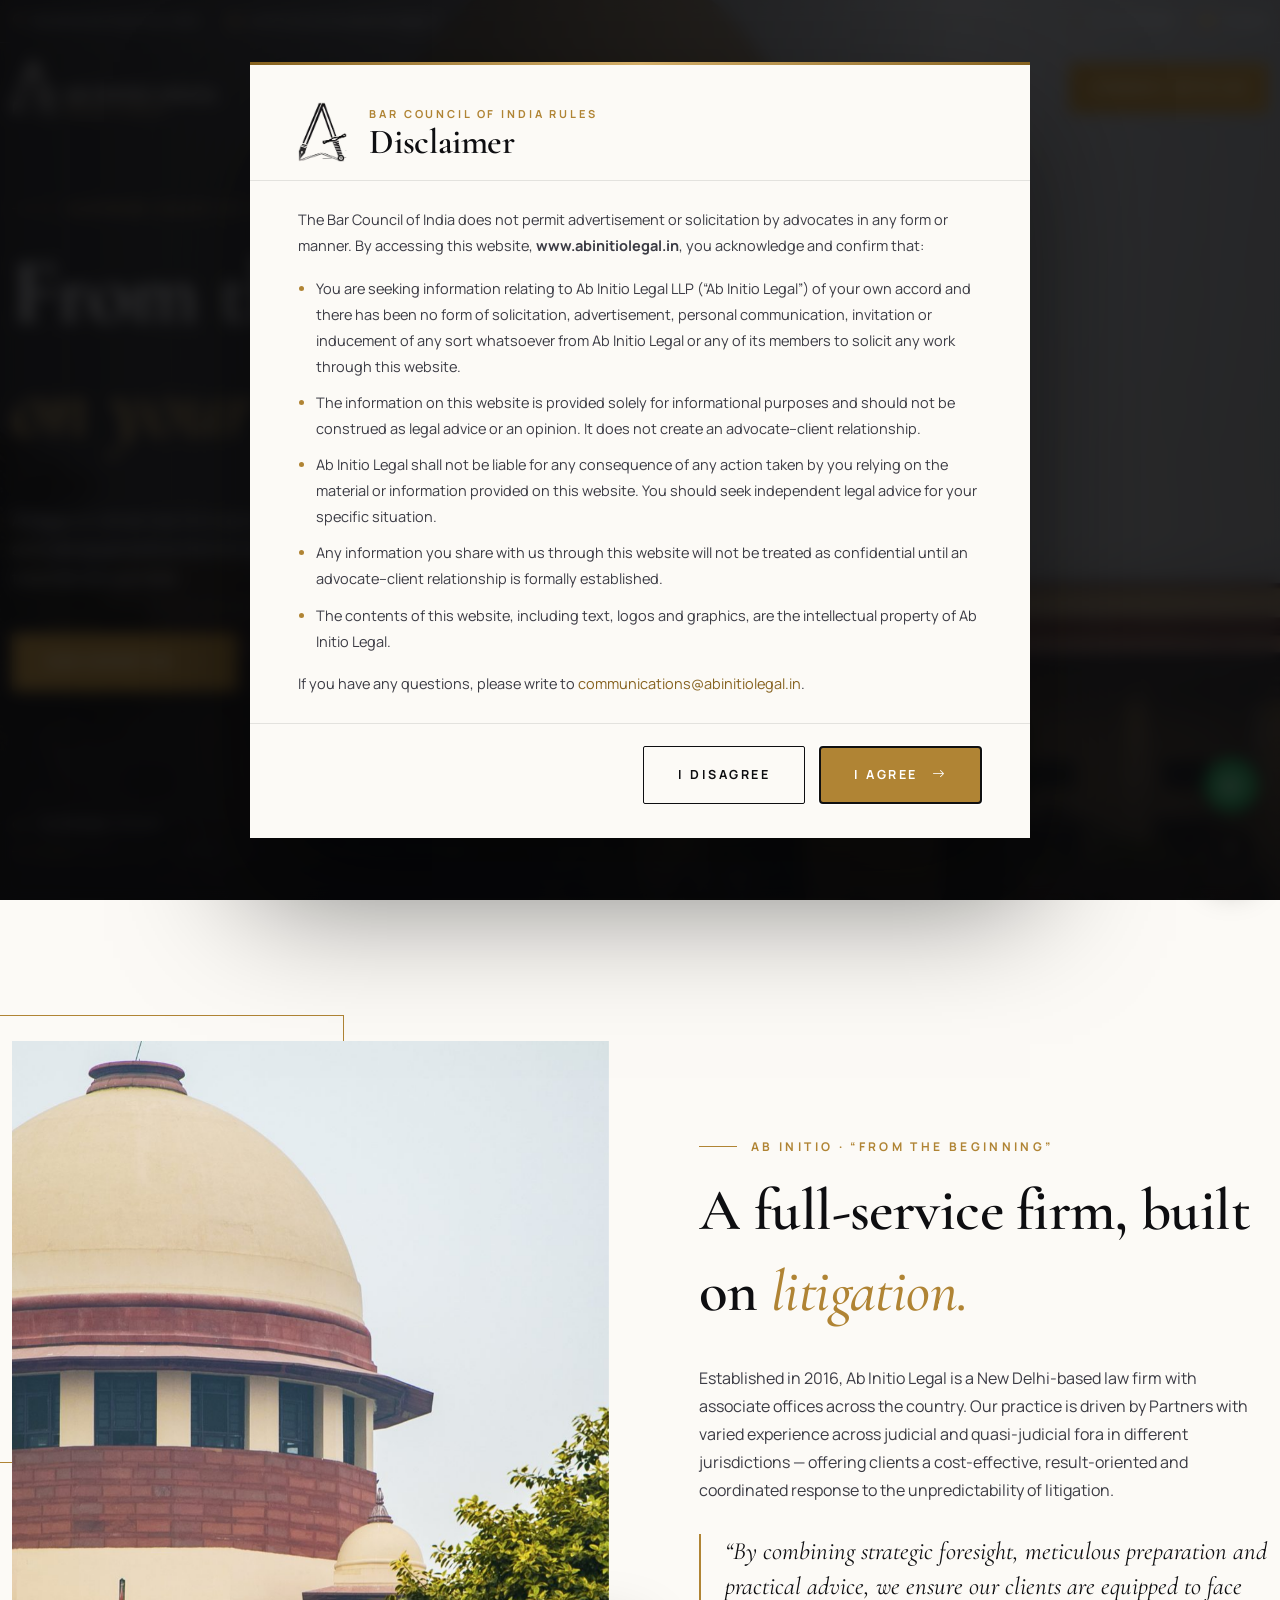
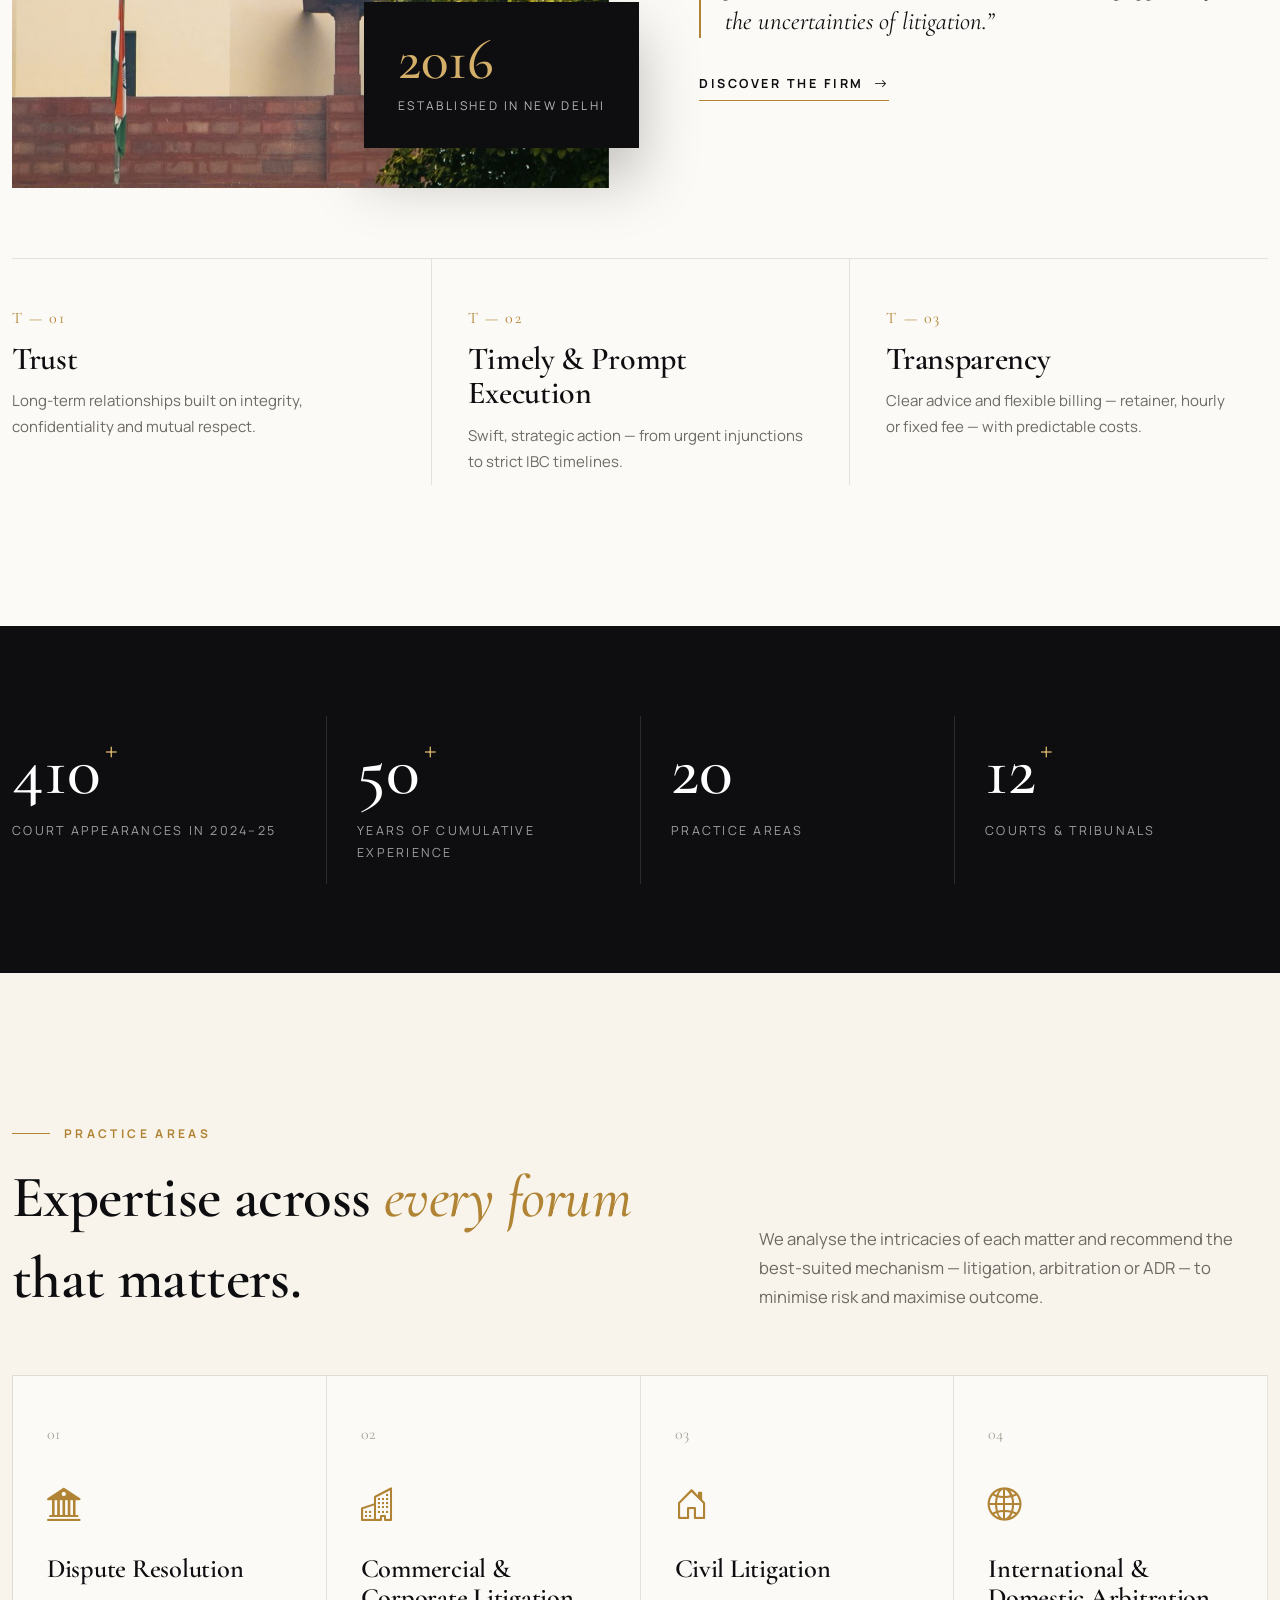
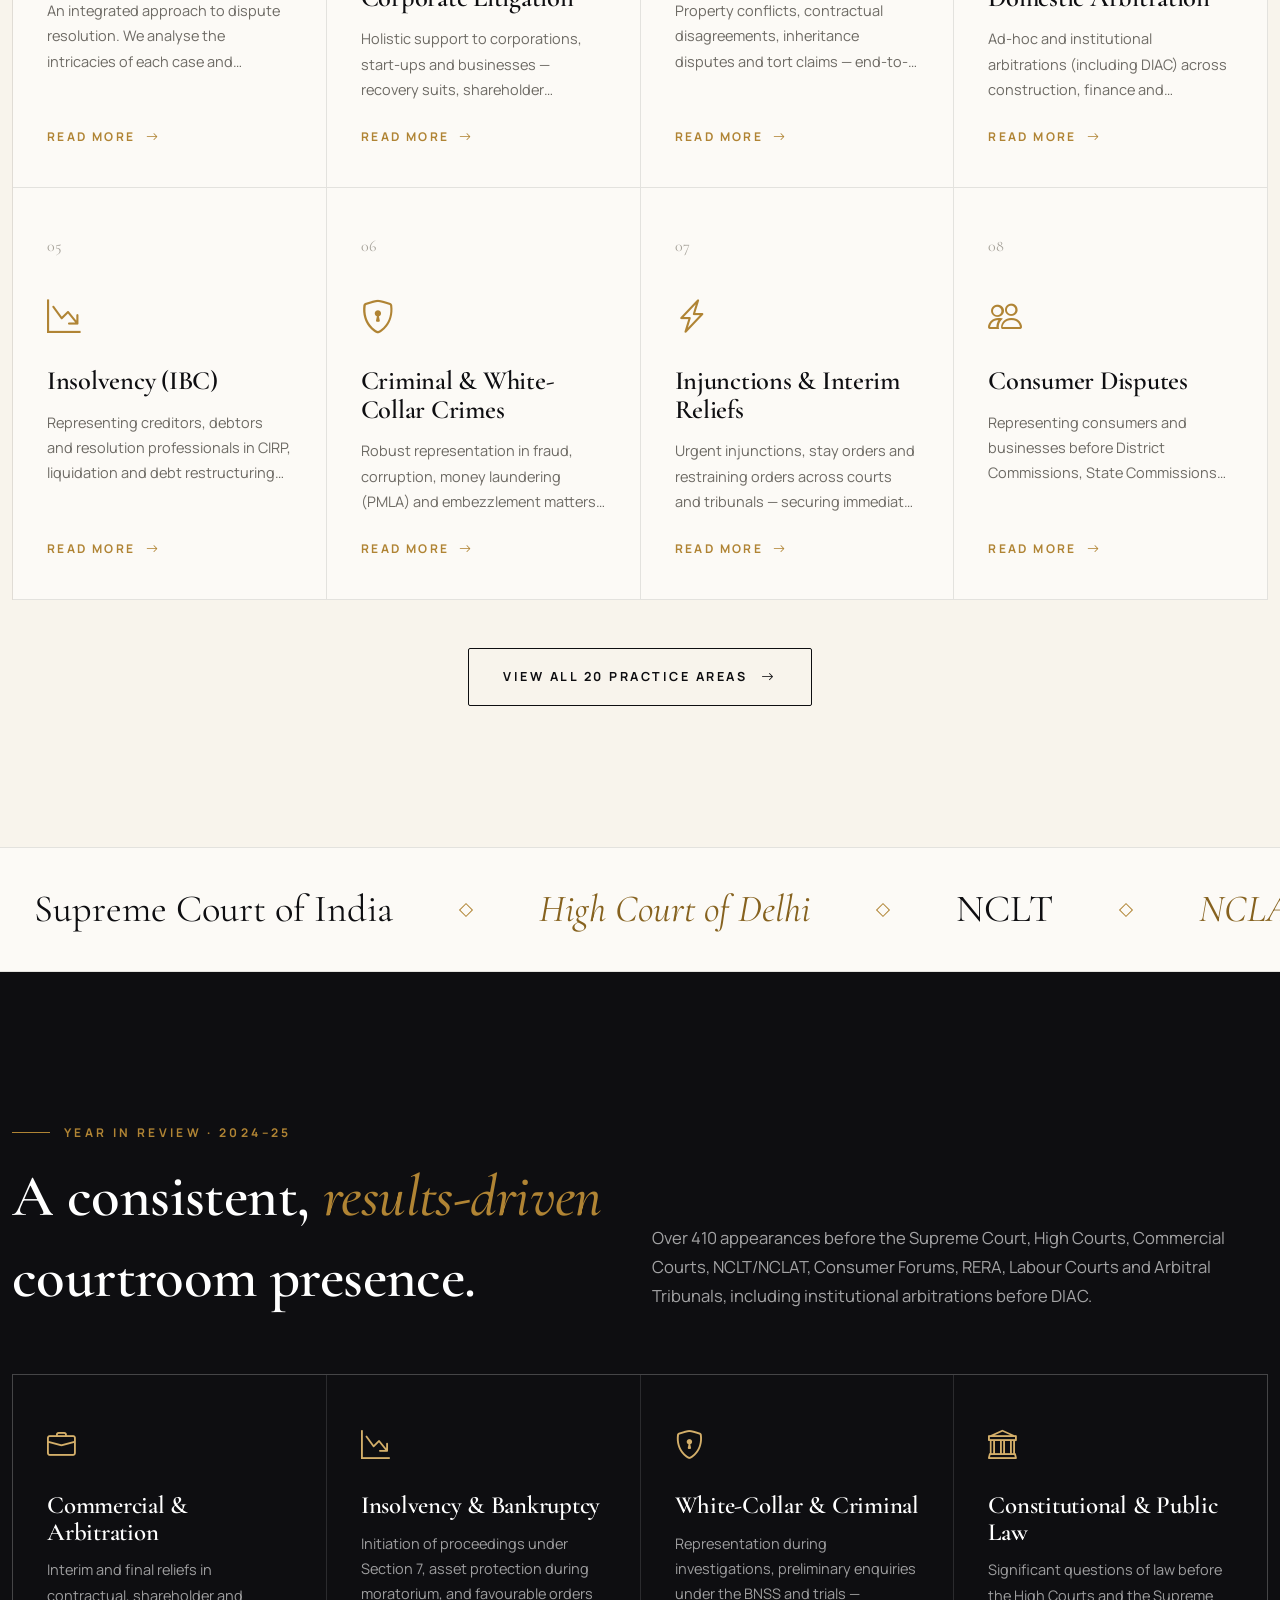
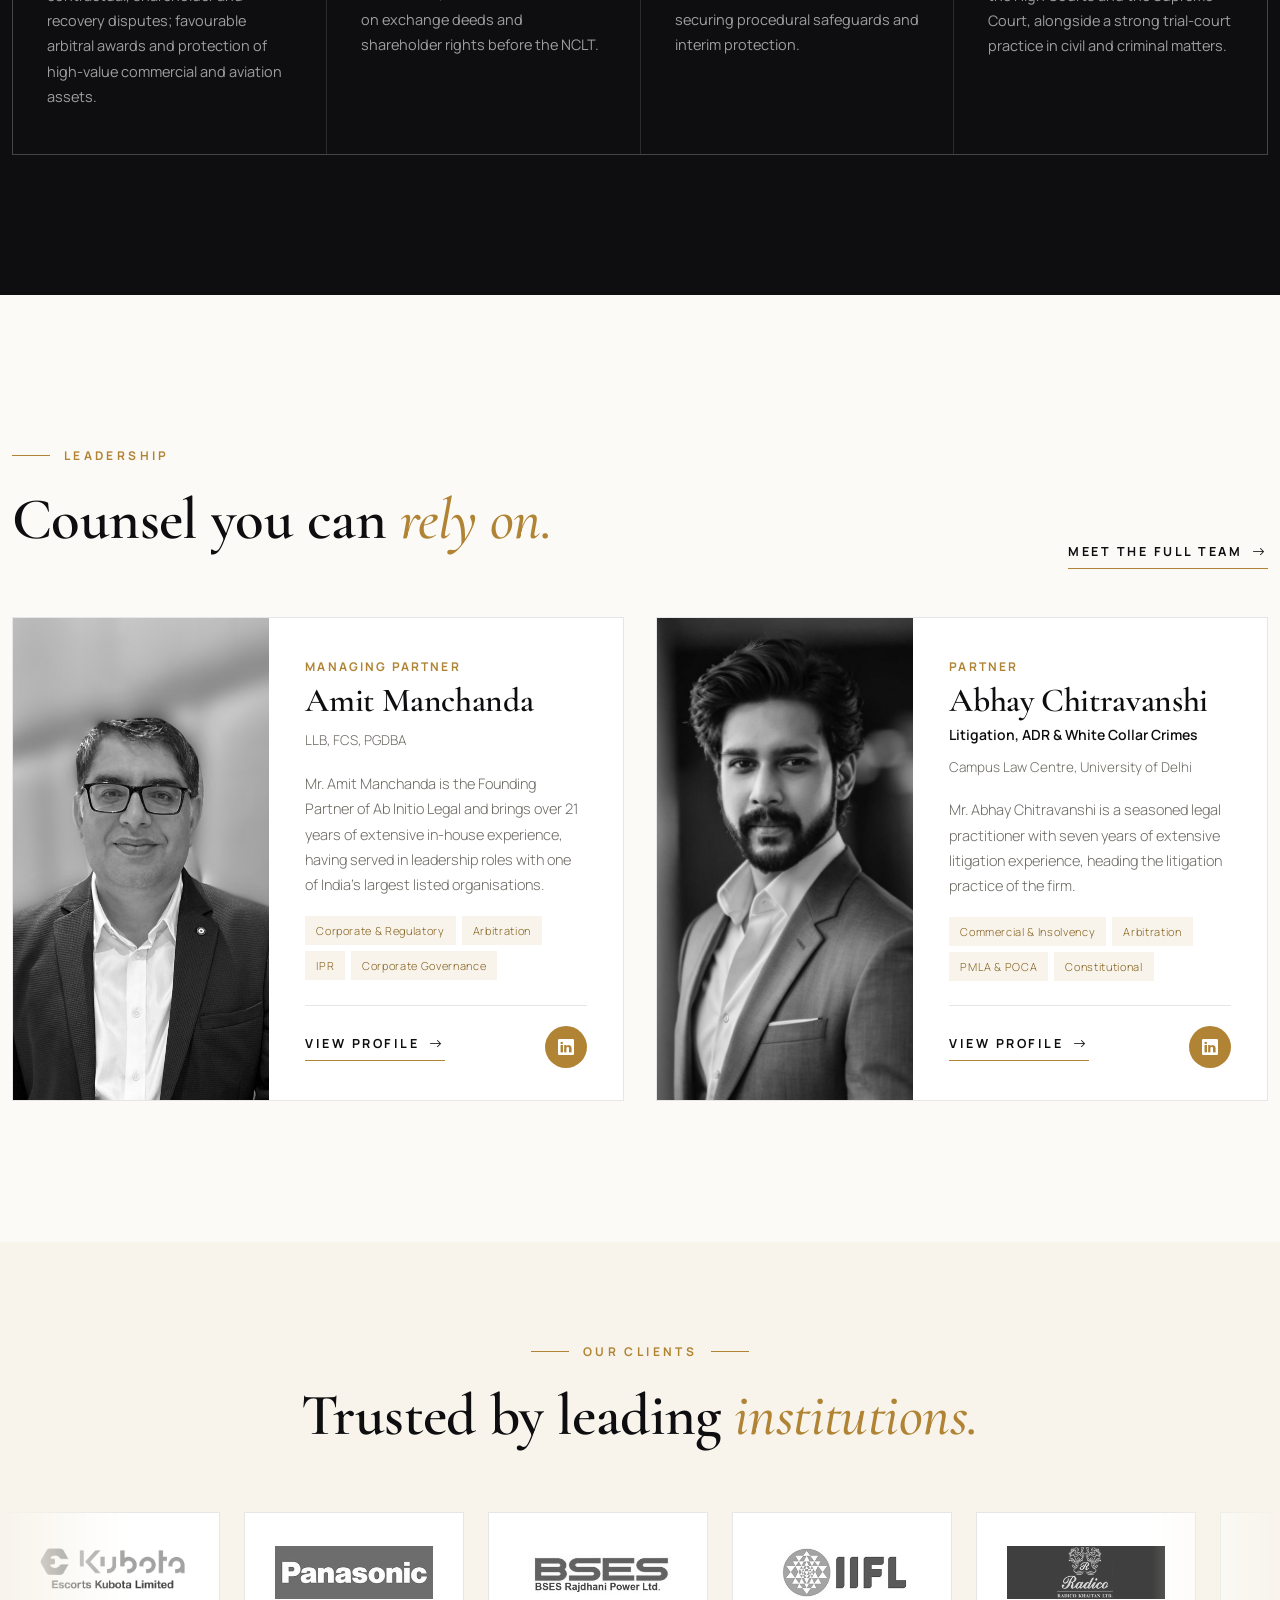
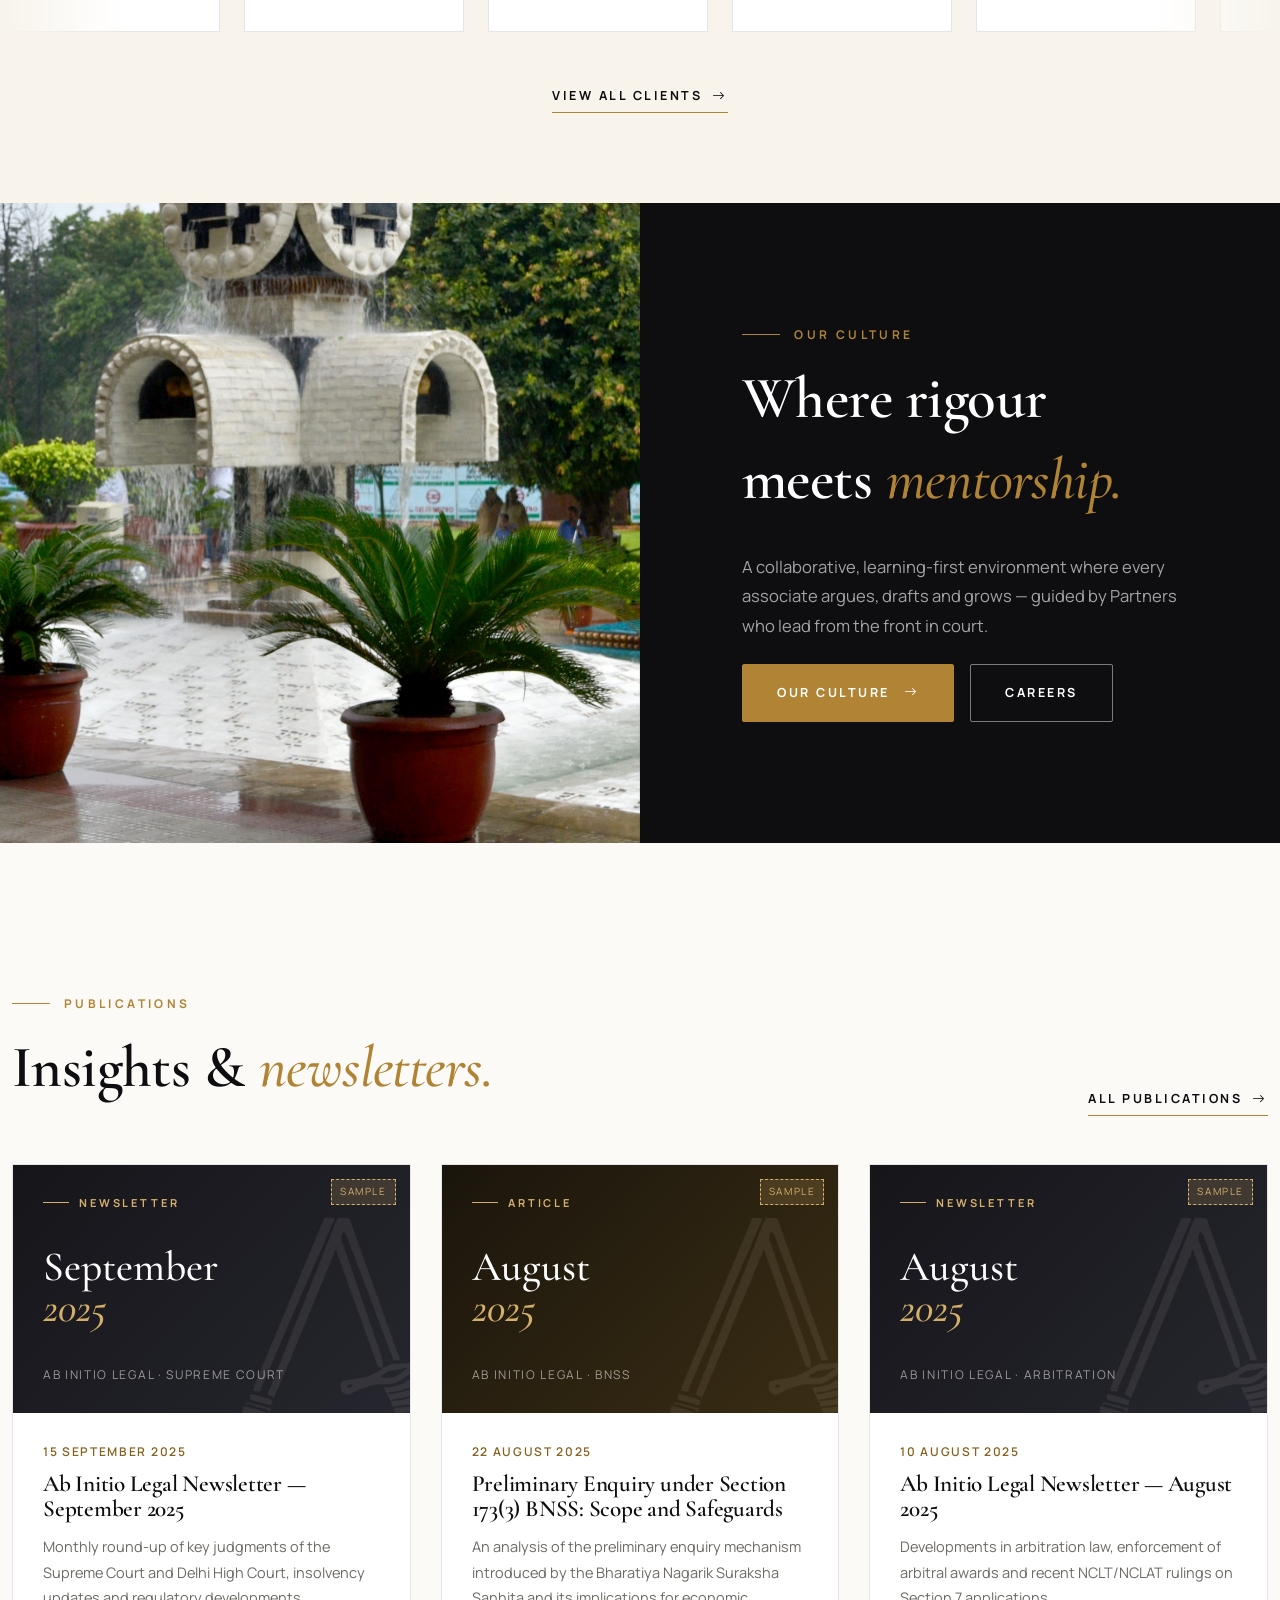
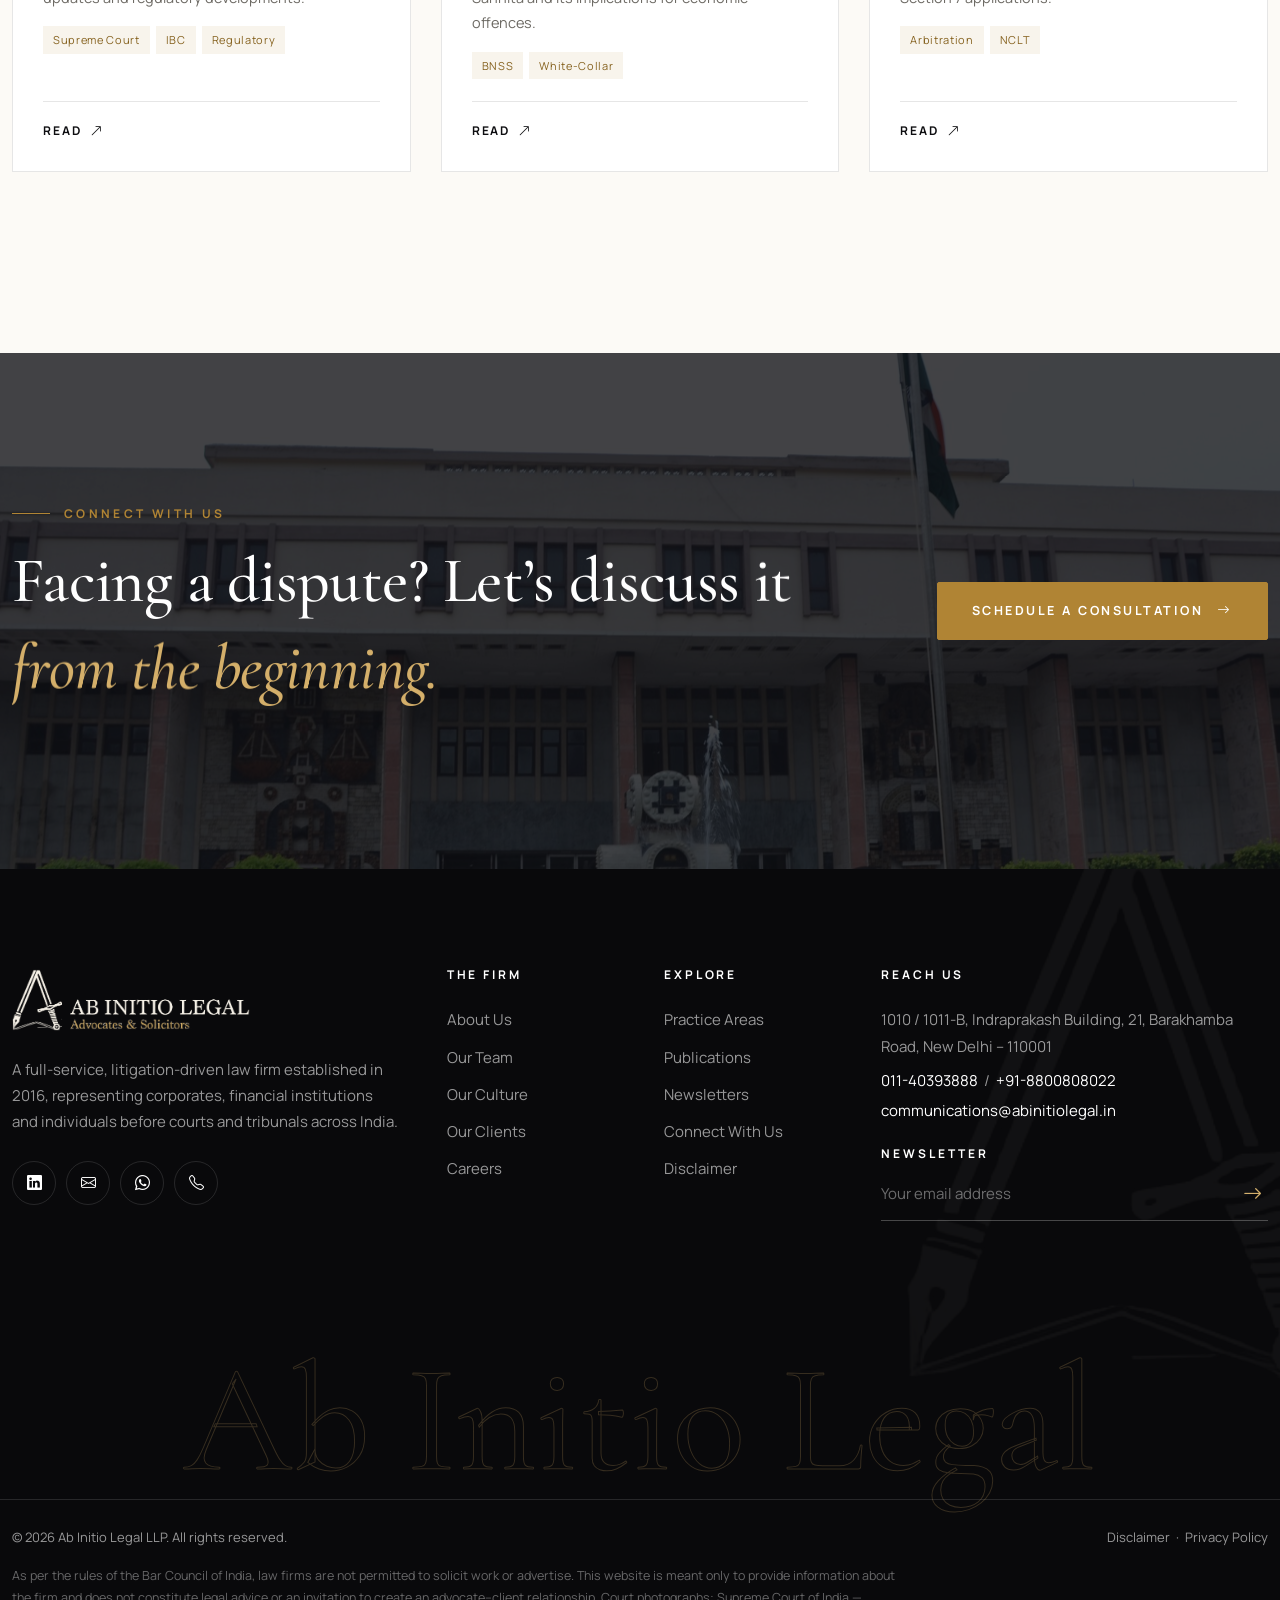
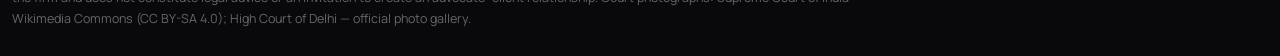
==== index.html @ ac31ce2c "first commit" ====
<!DOCTYPE html>
<html lang="en">
<head>
  <meta charset="utf-8">
  <meta name="viewport" content="width=device-width, initial-scale=1">
  <title>Ab Initio Legal LLP | Advocates &amp; Solicitors, New Delhi</title>
  <meta name="description" content="Ab Initio Legal LLP is a full-service, litigation-driven law firm in New Delhi, established in 2016 — dispute resolution, commercial litigation, arbitration, insolvency, white-collar crime and SLPs before the Supreme Court of India.">
  <meta name="theme-color" content="#0e0e11">
  <meta property="og:title" content="Ab Initio Legal LLP — Advocates &amp; Solicitors">
  <meta property="og:description" content="Trust. Timely & Prompt Execution. Transparency. A litigation-driven law firm in New Delhi.">
  <meta property="og:image" content="assets/img/hero/supreme-court-of-india.jpg">
  <link rel="icon" href="favicon.ico">
  <link rel="icon" type="image/png" href="assets/img/brand/favicon.png">
  <link rel="apple-touch-icon" href="assets/img/brand/apple-touch-icon.png">
  <link rel="preconnect" href="https://fonts.googleapis.com">
  <link rel="preconnect" href="https://fonts.gstatic.com" crossorigin>
  <link href="https://fonts.googleapis.com/css2?family=Cormorant+Garamond:ital,wght@0,500;0,600;0,700;1,500;1,600&family=Manrope:wght@400;500;600;700&display=swap" rel="stylesheet">
  <link rel="stylesheet" href="assets/vendor/bootstrap.min.css">
  <link rel="stylesheet" href="assets/vendor/bootstrap-icons/bootstrap-icons.min.css">
  <link rel="stylesheet" href="assets/css/style.css">
  <link rel="preload" as="image" href="assets/img/hero/supreme-court-of-india.jpg">
</head>
<body data-page="home">
  <div id="ail-header"></div>

  <main>
    <!-- ============ HERO ============ -->
    <section class="hero" aria-label="Introduction">
      <div class="hero__slide is-active">
        <div class="hero__img" style="background-image:url('assets/img/hero/supreme-court-of-india.jpg')" role="img" aria-label="The Supreme Court of India, New Delhi"></div>
        <div class="hero__content">
          <div class="container-xl">
            <div class="hero__caption">
              <div class="hero__label">Supreme Court of India</div>
              <h1 class="hero__title" data-hero-split>From the beginning, <em>on your side.</em></h1>
              <p class="hero__text">A litigation-driven law firm representing corporates, financial institutions and individuals before the Hon’ble Supreme Court, High Courts and tribunals across India.</p>
              <div class="hero__actions">
                <a class="btn-ail" href="practice-areas.html">Our Expertise <i class="bi bi-arrow-right"></i></a>
                <a class="btn-ail btn-outline" href="contact.html">Connect With Us</a>
              </div>
            </div>
          </div>
        </div>
      </div>
      <div class="hero__slide">
        <div class="hero__img" style="background-image:url('assets/img/hero/delhi-high-court.jpg');background-position:center 30%" role="img" aria-label="The High Court of Delhi, New Delhi"></div>
        <div class="hero__content">
          <div class="container-xl">
            <div class="hero__caption">
              <div class="hero__label">High Court of Delhi</div>
              <h2 class="hero__title" data-hero-split>Strategic advocacy, <em>decisive outcomes.</em></h2>
              <p class="hero__text">Original &amp; Appellate Side practice — commercial suits, writs, arbitration petitions and urgent interim reliefs, argued with meticulous preparation.</p>
              <div class="hero__actions">
                <a class="btn-ail" href="about.html">About the Firm <i class="bi bi-arrow-right"></i></a>
                <a class="btn-ail btn-outline" href="team.html">Meet Our Team</a>
              </div>
            </div>
          </div>
        </div>
      </div>

      <div class="hero__nav">
        <div class="container-xl">
          <div class="hero__dots">
            <button class="hero__dot is-active" aria-label="Show slide 1: Supreme Court of India"><small><span class="num">01</span>Supreme Court</small><span class="bar"><span></span></span></button>
            <button class="hero__dot" aria-label="Show slide 2: High Court of Delhi"><small><span class="num">02</span>Delhi High Court</small><span class="bar"><span></span></span></button>
          </div>
          <div class="hero__scroll">Scroll</div>
        </div>
      </div>
    </section>

    <!-- ============ INTRO ============ -->
    <section class="section">
      <div class="container-xl">
        <div class="intro-grid">
          <div class="img-frame" data-reveal="fade">
            <div class="img-frame__main" data-reveal-img>
              <img src="assets/img/banners/supreme-court-dome.jpg" alt="Dome of the Supreme Court of India" data-parallax="10" loading="lazy">
            </div>
            <div class="img-frame__badge" data-reveal data-delay=".3">
              <strong>2016</strong>
              <span>Established in New Delhi</span>
            </div>
          </div>
          <div>
            <div class="eyebrow" data-reveal>Ab Initio · “From the Beginning”</div>
            <h2 class="section-title" data-split>A full-service firm, built on <em>litigation.</em></h2>
            <p data-reveal>Established in 2016, Ab Initio Legal is a New Delhi-based law firm with associate offices across the country. Our practice is driven by Partners with varied experience across judicial and quasi-judicial fora in different jurisdictions — offering clients a cost-effective, result-oriented and coordinated response to the unpredictability of litigation.</p>
            <p class="signature-quote" data-reveal>“By combining strategic foresight, meticulous preparation and practical advice, we ensure our clients are equipped to face the uncertainties of litigation.”</p>
            <a class="link-arrow" href="about.html" data-reveal>Discover the firm <i class="bi bi-arrow-right"></i></a>
          </div>
        </div>

        <div class="ts-grid" data-stagger>
          <div class="ts-item" data-stagger-item>
            <span class="num">T — 01</span>
            <h3>Trust</h3>
            <p>Long-term relationships built on integrity, confidentiality and mutual respect.</p>
          </div>
          <div class="ts-item" data-stagger-item>
            <span class="num">T — 02</span>
            <h3>Timely &amp; Prompt Execution</h3>
            <p>Swift, strategic action — from urgent injunctions to strict IBC timelines.</p>
          </div>
          <div class="ts-item" data-stagger-item>
            <span class="num">T — 03</span>
            <h3>Transparency</h3>
            <p>Clear advice and flexible billing — retainer, hourly or fixed fee — with predictable costs.</p>
          </div>
        </div>
      </div>
    </section>

    <!-- ============ STATS ============ -->
    <section class="section-sm bg-ink">
      <div class="container-xl">
        <div class="stats">
          <div class="stat" data-reveal><div class="stat__num"><span data-count="410">410</span><sup>+</sup></div><div class="stat__label">Court appearances in 2024–25</div></div>
          <div class="stat" data-reveal data-delay=".1"><div class="stat__num"><span data-count="50">50</span><sup>+</sup></div><div class="stat__label">Years of cumulative experience</div></div>
          <div class="stat" data-reveal data-delay=".2"><div class="stat__num"><span data-count="20">20</span></div><div class="stat__label">Practice areas</div></div>
          <div class="stat" data-reveal data-delay=".3"><div class="stat__num"><span data-count="12">12</span><sup>+</sup></div><div class="stat__label">Courts &amp; tribunals</div></div>
        </div>
      </div>
    </section>

    <!-- ============ PRACTICE AREAS ============ -->
    <section class="section bg-ivory">
      <div class="container-xl">
        <div class="row align-items-end mb-5 g-4">
          <div class="col-lg-7">
            <div class="eyebrow" data-reveal>Practice Areas</div>
            <h2 class="section-title mb-0" data-split>Expertise across <em>every forum</em> that matters.</h2>
          </div>
          <div class="col-lg-5">
            <p class="lead-text" data-reveal>We analyse the intricacies of each matter and recommend the best-suited mechanism — litigation, arbitration or ADR — to minimise risk and maximise outcome.</p>
          </div>
        </div>
        <div class="practice-grid" id="practiceGrid" data-limit="8" data-stagger></div>
        <div class="text-center mt-5" data-reveal>
          <a class="btn-ail btn-dark-outline" href="practice-areas.html">View all 20 Practice Areas <i class="bi bi-arrow-right"></i></a>
        </div>
      </div>
    </section>

    <!-- ============ FORUMS MARQUEE ============ -->
    <div class="marquee" id="forumsMarquee" aria-label="Forums where we appear"></div>

    <!-- ============ YEAR IN REVIEW ============ -->
    <section class="section bg-ink">
      <div class="container-xl">
        <div class="row mb-5 g-4 align-items-end">
          <div class="col-lg-6">
            <div class="eyebrow" data-reveal>Year in Review · 2024–25</div>
            <h2 class="section-title mb-0" data-split>A consistent, <em>results-driven</em> courtroom presence.</h2>
          </div>
          <div class="col-lg-6">
            <p class="lead-text" data-reveal>Over 410 appearances before the Supreme Court, High Courts, Commercial Courts, NCLT/NCLAT, Consumer Forums, RERA, Labour Courts and Arbitral Tribunals, including institutional arbitrations before DIAC.</p>
          </div>
        </div>
        <div class="review-grid" data-stagger>
          <div class="review-card" data-stagger-item>
            <i class="bi bi-briefcase"></i>
            <h4>Commercial &amp; Arbitration</h4>
            <p>Interim and final reliefs in contractual, shareholder and recovery disputes; favourable arbitral awards and protection of high-value commercial and aviation assets.</p>
          </div>
          <div class="review-card" data-stagger-item>
            <i class="bi bi-graph-down-arrow"></i>
            <h4>Insolvency &amp; Bankruptcy</h4>
            <p>Initiation of proceedings under Section 7, asset protection during moratorium, and favourable orders on exchange deeds and shareholder rights before the NCLT.</p>
          </div>
          <div class="review-card" data-stagger-item>
            <i class="bi bi-shield-lock"></i>
            <h4>White-Collar &amp; Criminal</h4>
            <p>Representation during investigations, preliminary enquiries under the BNSS and trials — securing procedural safeguards and interim protection.</p>
          </div>
          <div class="review-card" data-stagger-item>
            <i class="bi bi-bank"></i>
            <h4>Constitutional &amp; Public Law</h4>
            <p>Significant questions of law before the High Courts and the Supreme Court, alongside a strong trial-court practice in civil and criminal matters.</p>
          </div>
        </div>
      </div>
    </section>

    <!-- ============ LEADERSHIP ============ -->
    <section class="section">
      <div class="container-xl">
        <div class="row align-items-end mb-5 g-4">
          <div class="col-lg-7">
            <div class="eyebrow" data-reveal>Leadership</div>
            <h2 class="section-title mb-0" data-split>Counsel you can <em>rely on.</em></h2>
          </div>
          <div class="col-lg-5 text-lg-end" data-reveal>
            <a class="link-arrow" href="team.html">Meet the full team <i class="bi bi-arrow-right"></i></a>
          </div>
        </div>
        <div class="team-grid lead" data-team="partners" data-stagger></div>
      </div>
    </section>

    <!-- ============ CLIENTS ============ -->
    <section class="section-sm bg-ivory">
      <div class="container-xl">
        <div class="text-center mb-5">
          <div class="eyebrow center" data-reveal>Our Clients</div>
          <h2 class="section-title" data-split>Trusted by leading <em>institutions.</em></h2>
        </div>
      </div>
      <div class="clients-marquee" id="clientsMarquee"></div>
      <div class="text-center mt-5" data-reveal><a class="link-arrow" href="clients.html">View all clients <i class="bi bi-arrow-right"></i></a></div>
    </section>

    <!-- ============ CULTURE SPLIT ============ -->
    <section class="split bg-ink">
      <div class="split__img"><img src="assets/img/banners/delhi-high-court-fountain.jpg" alt="Fountain at the High Court of Delhi" data-parallax="14" loading="lazy"></div>
      <div class="split__body">
        <div class="eyebrow" data-reveal>Our Culture</div>
        <h2 class="section-title" data-split>Where rigour meets <em>mentorship.</em></h2>
        <p class="lead-text mb-4" data-reveal>A collaborative, learning-first environment where every associate argues, drafts and grows — guided by Partners who lead from the front in court.</p>
        <div class="d-flex flex-wrap gap-3" data-reveal>
          <a class="btn-ail" href="culture.html">Our Culture <i class="bi bi-arrow-right"></i></a>
          <a class="btn-ail btn-outline" href="careers.html">Careers</a>
        </div>
      </div>
    </section>

    <!-- ============ PUBLICATIONS ============ -->
    <section class="section">
      <div class="container-xl">
        <div class="row align-items-end mb-5 g-4">
          <div class="col-lg-7">
            <div class="eyebrow" data-reveal>Publications</div>
            <h2 class="section-title mb-0" data-split>Insights &amp; <em>newsletters.</em></h2>
          </div>
          <div class="col-lg-5 text-lg-end" data-reveal>
            <a class="link-arrow" href="publications.html">All publications <i class="bi bi-arrow-right"></i></a>
          </div>
        </div>
        <div class="pub-grid" id="latestPubs" data-stagger></div>
      </div>
    </section>

    <!-- ============ CTA ============ -->
    <section class="cta-band section">
      <div class="cta-band__img" style="background-image:url('assets/img/hero/delhi-high-court.jpg')" data-parallax="16"></div>
      <div class="container-xl">
        <div class="row align-items-center g-5">
          <div class="col-lg-8">
            <div class="eyebrow" data-reveal>Connect With Us</div>
            <h2 data-split>Facing a dispute? Let’s discuss it <em>from the beginning.</em></h2>
          </div>
          <div class="col-lg-4 text-lg-end" data-reveal>
            <a class="btn-ail" href="contact.html">Schedule a Consultation <i class="bi bi-arrow-right"></i></a>
          </div>
        </div>
      </div>
    </section>
  </main>

  <div id="ail-footer"></div>

  <script src="assets/vendor/bootstrap.bundle.min.js"></script>
  <script src="assets/vendor/gsap.min.js"></script>
  <script src="assets/vendor/ScrollTrigger.min.js"></script>
  <script src="assets/data/site-data.js"></script>
  <script src="assets/data/publications.js"></script>
  <script src="assets/js/layout.js"></script>
  <script src="assets/js/main.js"></script>
</body>
</html>
---- assets/css/style.css ----
/* =====================================================================
   AB INITIO LEGAL — Design System
   Palette derived from the firm logo: ink black + antique gold on ivory
   ===================================================================== */

:root {
  --ink: #0e0e11;
  --ink-2: #16161b;
  --ink-3: #202028;
  --ink-soft: #3b3b44;
  --gold: #b08434;
  --gold-light: #d4af6a;
  --gold-pale: #efe2c4;
  --gold-dark: #86621f;
  --ivory: #f8f4ec;
  --paper: #fcfaf6;
  --white: #ffffff;
  --muted: #6d6a64;
  --muted-light: #a6a29a;
  --line: rgba(14, 14, 17, .1);
  --line-light: rgba(255, 255, 255, .12);

  --f-display: "Cormorant Garamond", "Times New Roman", serif;
  --f-body: "Manrope", system-ui, -apple-system, "Segoe UI", sans-serif;

  --ease: cubic-bezier(.2, .7, .1, 1);
  --radius: 2px;
  --header-h: 92px;

  --cursor: url("../img/brand/cursor-pen.png") 2 2, auto;
  --cursor-link: url("../img/brand/cursor-pen-gold.png") 2 2, pointer;
}

/* ---------- Pen cursor (from the logo) ---------- */
html, body { cursor: var(--cursor); cursor: -webkit-image-set(url("../img/brand/cursor-pen.png") 1x, url("../img/brand/cursor-pen@2x.png") 2x) 2 2, auto; }
a, button, [role="button"], label, select, summary, .btn, .filter-btn, .team-card, .practice-card, .nav-link, .form-check-input {
  cursor: var(--cursor-link);
  cursor: -webkit-image-set(url("../img/brand/cursor-pen-gold.png") 1x, url("../img/brand/cursor-pen-gold@2x.png") 2x) 2 2, pointer;
}
input[type="text"], input[type="email"], input[type="tel"], input[type="search"], textarea { cursor: text; }

/* ---------- Base ---------- */
html { scroll-behavior: auto; }
body {
  font-family: var(--f-body);
  font-size: 16px;
  line-height: 1.75;
  color: var(--ink-soft);
  background: var(--paper);
  -webkit-font-smoothing: antialiased;
  overflow-x: clip;
}
html.is-locked, html.is-locked body { overflow: hidden; }
h1, h2, h3, h4, h5, .display-font {
  font-family: var(--f-display);
  color: var(--ink);
  font-weight: 600;
  letter-spacing: -.01em;
  line-height: 1.08;
}
a { color: var(--gold-dark); text-decoration: none; transition: color .3s var(--ease); }
a:hover { color: var(--gold); }
::selection { background: var(--gold); color: var(--white); }
img { max-width: 100%; }

.container-xl { max-width: 1280px; }
.section { padding: clamp(80px, 11vw, 150px) 0; position: relative; }
.section-sm { padding: clamp(60px, 7vw, 96px) 0; }
.bg-ink { background: var(--ink); color: rgba(255,255,255,.72); }
.bg-ink h1, .bg-ink h2, .bg-ink h3, .bg-ink h4 { color: var(--white); }
.bg-ivory { background: var(--ivory); }
.text-gold { color: var(--gold) !important; }

/* Eyebrow / kicker */
.eyebrow {
  display: inline-flex; align-items: center; gap: 14px;
  font-family: var(--f-body); font-size: 12px; font-weight: 700;
  letter-spacing: .28em; text-transform: uppercase; color: var(--gold);
  margin-bottom: 22px;
}
.eyebrow::before { content: ""; width: 38px; height: 1px; background: currentColor; }
.eyebrow.center::after { content: ""; width: 38px; height: 1px; background: currentColor; }

.section-title { font-size: clamp(2.3rem, 4.6vw, 3.9rem); margin-bottom: 24px; }
.section-title em { font-style: italic; color: var(--gold); font-weight: 500; }
.lead-text { font-size: clamp(1.02rem, 1.3vw, 1.15rem); color: var(--muted); max-width: 640px; }
.bg-ink .lead-text { color: rgba(255,255,255,.62); }

/* Split text helpers */
.split-line { display: block; overflow: hidden; padding-bottom: .06em; }
.split-line > span { display: inline-block; will-change: transform; }

/* ---------- Buttons ---------- */
.btn-ail {
  --bg: var(--gold); --fg: var(--white);
  position: relative; display: inline-flex; align-items: center; gap: 14px;
  padding: 17px 34px; border: 1px solid var(--bg); border-radius: var(--radius);
  background: var(--bg); color: var(--fg);
  font-size: 12.5px; font-weight: 700; letter-spacing: .2em; text-transform: uppercase;
  overflow: hidden; isolation: isolate; transition: color .45s var(--ease), border-color .45s var(--ease);
}
.btn-ail::before {
  content: ""; position: absolute; inset: 0; z-index: -1;
  background: var(--ink); transform: scaleX(0); transform-origin: right;
  transition: transform .55s var(--ease);
}
.btn-ail:hover { color: var(--white); border-color: var(--ink); }
.btn-ail:hover::before { transform: scaleX(1); transform-origin: left; }
.btn-ail i { transition: transform .45s var(--ease); }
.btn-ail:hover i { transform: translateX(5px); }
.btn-ail.btn-outline { --bg: transparent; --fg: var(--white); border-color: rgba(255,255,255,.45); }
.btn-ail.btn-outline::before { background: var(--gold); }
.btn-ail.btn-outline:hover { border-color: var(--gold); }
.btn-ail.btn-dark-outline { --bg: transparent; --fg: var(--ink); border-color: var(--ink); }
.btn-ail.btn-dark-outline:hover { color: var(--white); }
.bg-ink .btn-ail:not(.btn-outline)::before { background: var(--white); }
.bg-ink .btn-ail:not(.btn-outline):hover { color: var(--ink); border-color: var(--white); }

.link-arrow {
  display: inline-flex; align-items: center; gap: 10px;
  font-size: 12.5px; font-weight: 700; letter-spacing: .2em; text-transform: uppercase; color: var(--ink);
  position: relative; padding-bottom: 6px;
}
.link-arrow::after { content: ""; position: absolute; left: 0; bottom: 0; width: 100%; height: 1px; background: var(--gold); transform-origin: left; transition: transform .5s var(--ease); }
.link-arrow:hover { color: var(--gold-dark); }
.link-arrow:hover::after { transform: scaleX(.4); }
.bg-ink .link-arrow { color: var(--white); }

/* ---------- Preloader ---------- */
.preloader {
  position: fixed; inset: 0; z-index: 3000; background: var(--ink);
  display: grid; place-items: center;
}
.preloader__inner { text-align: center; }
.preloader__mark { width: 86px; margin: 0 auto 26px; clip-path: inset(100% 0 0 0); }
.preloader__word { font-family: var(--f-display); font-size: 1.1rem; letter-spacing: .5em; color: var(--gold-light); text-transform: uppercase; opacity: 0; }
.preloader__bar { width: 160px; height: 1px; background: rgba(255,255,255,.1); margin: 22px auto 0; overflow: hidden; }
.preloader__bar span { display: block; height: 100%; background: var(--gold); transform: scaleX(0); transform-origin: left; }

/* ---------- Top bar + Header ---------- */
.topbar {
  position: absolute; top: 0; left: 0; right: 0; z-index: 1001;
  font-size: 12.5px; color: rgba(255,255,255,.7);
  border-bottom: 1px solid var(--line-light);
}
.topbar .container-xl { display: flex; justify-content: space-between; align-items: center; height: 42px; }
.topbar a { color: rgba(255,255,255,.75); }
.topbar a:hover { color: var(--gold-light); }
.topbar__list { display: flex; gap: 28px; margin: 0; padding: 0; list-style: none; }
.topbar__list i { color: var(--gold-light); margin-right: 8px; }

.site-header {
  position: fixed; top: 42px; left: 0; right: 0; z-index: 1000;
  transition: background .5s var(--ease), top .5s var(--ease), box-shadow .5s var(--ease), transform .5s var(--ease);
}
.site-header .container-xl { display: flex; align-items: center; justify-content: space-between; height: var(--header-h); transition: height .5s var(--ease); }
.site-header.is-scrolled { top: 0; background: rgba(14,14,17,.94); backdrop-filter: blur(14px); -webkit-backdrop-filter: blur(14px); box-shadow: 0 1px 0 var(--line-light); }
.site-header.is-scrolled .container-xl { height: 76px; }
.site-header.is-hidden { transform: translateY(-100%); }
.brand img { height: 54px; width: auto; transition: height .5s var(--ease); }
.site-header.is-scrolled .brand img { height: 46px; }

.main-nav { display: flex; align-items: center; gap: 6px; margin: 0; padding: 0; list-style: none; }
.main-nav > li { position: relative; }
.main-nav > li > a {
  display: block; padding: 12px 14px; color: rgba(255,255,255,.86);
  font-size: 12.5px; font-weight: 600; letter-spacing: .14em; text-transform: uppercase; position: relative;
}
.main-nav > li > a::after { content: ""; position: absolute; left: 14px; right: 14px; bottom: 6px; height: 1px; background: var(--gold); transform: scaleX(0); transform-origin: right; transition: transform .5s var(--ease); }
.main-nav > li > a:hover, .main-nav > li > a.active { color: var(--white); }
.main-nav > li > a:hover::after, .main-nav > li > a.active::after { transform: scaleX(1); transform-origin: left; }
.main-nav .has-sub > a i { font-size: 9px; margin-left: 4px; }
.subnav {
  position: absolute; top: 100%; left: 0; min-width: 240px; padding: 14px 0; margin: 0; list-style: none;
  background: var(--ink); border-top: 2px solid var(--gold); box-shadow: 0 30px 60px rgba(0,0,0,.3);
  opacity: 0; visibility: hidden; transform: translateY(12px); transition: all .4s var(--ease);
}
.has-sub:hover .subnav, .has-sub:focus-within .subnav { opacity: 1; visibility: visible; transform: none; }
.subnav a { display: block; padding: 10px 26px; color: rgba(255,255,255,.72); font-size: 14px; transition: all .3s var(--ease); }
.subnav a:hover, .subnav a.active { color: var(--gold-light); padding-left: 32px; }
.header-cta { margin-left: 18px; padding: 13px 22px; }

.nav-toggle {
  display: none; width: 48px; height: 48px; border: 1px solid var(--line-light); background: transparent;
  position: relative; border-radius: var(--radius);
}
.nav-toggle span { position: absolute; left: 13px; right: 13px; height: 1px; background: var(--white); transition: all .4s var(--ease); }
.nav-toggle span:nth-child(1) { top: 18px; } .nav-toggle span:nth-child(2) { top: 24px; } .nav-toggle span:nth-child(3) { top: 30px; }
.nav-open .nav-toggle span:nth-child(1) { top: 24px; transform: rotate(45deg); }
.nav-open .nav-toggle span:nth-child(2) { opacity: 0; }
.nav-open .nav-toggle span:nth-child(3) { top: 24px; transform: rotate(-45deg); }

.mobile-nav {
  position: fixed; inset: 0; z-index: 999; background: var(--ink);
  padding: 130px 28px 40px; overflow-y: auto;
  clip-path: circle(0% at calc(100% - 50px) 60px); transition: clip-path .8s var(--ease);
}
.nav-open .mobile-nav { clip-path: circle(150% at calc(100% - 50px) 60px); }
.mobile-nav ul { list-style: none; padding: 0; margin: 0; }
.mobile-nav li a { display: block; font-family: var(--f-display); font-size: 2rem; color: var(--white); padding: 8px 0; border-bottom: 1px solid var(--line-light); }
.mobile-nav li a.active, .mobile-nav li a:hover { color: var(--gold-light); }
.mobile-nav .mobile-sub a { font-family: var(--f-body); font-size: 1rem; padding-left: 18px; color: rgba(255,255,255,.65); }
.mobile-nav__foot { margin-top: 36px; color: rgba(255,255,255,.6); font-size: 14px; }
.mobile-nav__foot a { color: var(--gold-light); }

@media (max-width: 1199.98px) {
  .main-nav, .header-cta { display: none; }
  .nav-toggle { display: block; }
}
@media (max-width: 767.98px) {
  .topbar { display: none; }
  .site-header { top: 0; }
  :root { --header-h: 78px; }
  .brand img { height: 44px; }
}

/* ---------- HERO ---------- */
.hero { position: relative; height: 100vh; min-height: 680px; background: var(--ink); overflow: hidden; color: var(--white); }
.hero__slide { position: absolute; inset: 0; opacity: 0; visibility: hidden; }
.hero__slide.is-active { opacity: 1; visibility: visible; }
.hero__img { position: absolute; inset: -4%; background-size: cover; background-position: center; will-change: transform; }
.hero__slide::after {
  content: ""; position: absolute; inset: 0;
  background:
    linear-gradient(90deg, rgba(10,10,13,.92) 0%, rgba(10,10,13,.72) 38%, rgba(10,10,13,.25) 75%, rgba(10,10,13,.35) 100%),
    linear-gradient(0deg, rgba(10,10,13,.85) 0%, rgba(10,10,13,0) 40%);
}
.hero__content { position: absolute; inset: 0; z-index: 2; display: flex; align-items: center; padding: 130px 0 150px; }
.hero__caption { max-width: 780px; }
.hero__label { display: inline-flex; align-items: center; gap: 12px; font-size: 12px; font-weight: 700; letter-spacing: .3em; text-transform: uppercase; color: var(--gold-light); margin-bottom: 28px; }
.hero__label::before { content: ""; width: 44px; height: 1px; background: var(--gold); }
.hero__title { font-size: clamp(2.6rem, min(7vw, 10.5vh), 6.2rem); color: var(--white); font-weight: 500; line-height: 1.02; margin-bottom: 30px; }
.hero__title em { color: var(--gold-light); font-style: italic; }
.hero__text { font-size: clamp(1rem, 1.3vw, 1.15rem); color: rgba(255,255,255,.72); max-width: 560px; margin-bottom: clamp(24px, 4.5vh, 44px); }
.hero__actions { display: flex; flex-wrap: wrap; gap: 16px; }

.hero__nav { position: absolute; z-index: 3; left: 0; right: 0; bottom: 48px; }
.hero__nav .container-xl { display: flex; align-items: flex-end; justify-content: space-between; gap: 30px; }
.hero__dots { display: flex; gap: 34px; }
.hero__dot { background: none; border: 0; padding: 0; text-align: left; color: rgba(255,255,255,.5); width: 210px; }
.hero__dot small { display: block; font-size: 11px; letter-spacing: .24em; text-transform: uppercase; margin-bottom: 12px; transition: color .4s; }
.hero__dot .num { font-family: var(--f-display); font-size: 1.1rem; color: var(--gold-light); margin-right: 10px; }
.hero__dot .bar { display: block; height: 1px; background: rgba(255,255,255,.2); overflow: hidden; }
.hero__dot .bar span { display: block; height: 100%; background: var(--gold); transform: scaleX(0); transform-origin: left; }
.hero__dot.is-active small { color: var(--white); }
.hero__scroll { display: flex; align-items: center; gap: 14px; color: rgba(255,255,255,.6); font-size: 11px; letter-spacing: .3em; text-transform: uppercase; writing-mode: vertical-rl; }
.hero__scroll::after { content: ""; width: 1px; height: 70px; background: linear-gradient(var(--gold), transparent); animation: scrollcue 2.2s var(--ease) infinite; }
@keyframes scrollcue { 0% { transform: scaleY(0); transform-origin: top; } 50% { transform: scaleY(1); transform-origin: top; } 51% { transform-origin: bottom; } 100% { transform: scaleY(0); transform-origin: bottom; } }
.hero__credit { position: absolute; right: 20px; bottom: 12px; z-index: 3; font-size: 10px; color: rgba(255,255,255,.35); }

@media (max-width: 767.98px) {
  .hero { min-height: 620px; height: 100svh; }
  .hero__dot { width: 130px; }
  .hero__scroll { display: none; }
  .hero__nav { bottom: 28px; }
}

/* ---------- Page banner (inner pages) ---------- */
.page-banner { position: relative; min-height: 560px; height: 72vh; max-height: 720px; display: flex; align-items: flex-end; overflow: hidden; background: var(--ink); color: var(--white); }
.page-banner__img { position: absolute; inset: -8% 0; background-size: cover; background-position: center; will-change: transform; }
.page-banner::after { content: ""; position: absolute; inset: 0; background: linear-gradient(0deg, rgba(10,10,13,.95) 5%, rgba(10,10,13,.55) 55%, rgba(10,10,13,.7) 100%); }
.page-banner .container-xl { position: relative; z-index: 2; padding-bottom: 80px; }
.page-banner h1 { color: var(--white); font-size: clamp(3rem, 7vw, 6rem); font-weight: 500; margin: 0 0 20px; }
.page-banner h1 em { color: var(--gold-light); }
.page-banner p { color: rgba(255,255,255,.7); max-width: 620px; font-size: 1.1rem; margin: 0; }
.crumbs { display: flex; gap: 12px; list-style: none; padding: 0; margin: 0 0 26px; font-size: 12px; letter-spacing: .22em; text-transform: uppercase; color: rgba(255,255,255,.55); }
.crumbs a { color: var(--gold-light); }
.crumbs li + li::before { content: "/"; margin-right: 12px; color: rgba(255,255,255,.3); }

/* ---------- Intro / About ---------- */
.intro-grid { display: grid; grid-template-columns: 1.05fr 1fr; gap: clamp(40px, 7vw, 110px); align-items: center; }
.img-frame { position: relative; }
.img-frame__main { position: relative; overflow: hidden; aspect-ratio: 4/5; }
.img-frame__main img { width: 100%; height: 115%; object-fit: cover; will-change: transform; }
.img-frame::before { content: ""; position: absolute; top: -26px; left: -26px; width: 60%; height: 60%; border: 1px solid var(--gold); z-index: -1; }
.img-frame__badge {
  position: absolute; right: -30px; bottom: 40px; background: var(--ink); color: var(--white);
  padding: 30px 34px; min-width: 210px; box-shadow: 0 30px 60px rgba(0,0,0,.25);
}
.img-frame__badge strong { display: block; font-family: var(--f-display); font-size: 3.6rem; line-height: 1; color: var(--gold-light); font-weight: 500; }
.img-frame__badge > span { font-size: 12px; letter-spacing: .2em; text-transform: uppercase; color: rgba(255,255,255,.7); }
.signature-quote { font-family: var(--f-display); font-style: italic; font-size: 1.55rem; color: var(--ink); line-height: 1.4; border-left: 2px solid var(--gold); padding-left: 24px; margin: 30px 0; }
@media (max-width: 991.98px) {
  .intro-grid { grid-template-columns: 1fr; }
  .img-frame { max-width: 520px; margin: 0 auto 30px; }
  .img-frame__badge { right: 10px; }
}

/* Three Ts */
.ts-grid { display: grid; grid-template-columns: repeat(3, 1fr); border-top: 1px solid var(--line); margin-top: 70px; }
.ts-item { padding: 44px 36px 10px 0; position: relative; }
.ts-item + .ts-item { padding-left: 36px; border-left: 1px solid var(--line); }
.ts-item .num { font-family: var(--f-display); font-size: 1rem; color: var(--gold); letter-spacing: .1em; }
.ts-item h3 { font-size: 2rem; margin: 10px 0 12px; }
.ts-item p { font-size: 15px; color: var(--muted); margin: 0; }
@media (max-width: 767.98px) {
  .ts-grid { grid-template-columns: 1fr; }
  .ts-item + .ts-item { padding-left: 0; border-left: 0; border-top: 1px solid var(--line); }
}

/* ---------- Stats ---------- */
.stats { display: grid; grid-template-columns: repeat(4, 1fr); }
.stat { padding: 20px 30px; border-left: 1px solid var(--line-light); }
.stat:first-child { border-left: 0; padding-left: 0; }
.stat__num { font-family: var(--f-display); font-size: clamp(3.2rem, 5.5vw, 5rem); color: var(--white); line-height: 1; font-weight: 500; }
.stat__num sup { color: var(--gold-light); font-size: .45em; top: -1.1em; margin-left: 4px; }
.stat__label { margin-top: 14px; font-size: 12.5px; letter-spacing: .18em; text-transform: uppercase; color: rgba(255,255,255,.6); }
@media (max-width: 991.98px) {
  .stats { grid-template-columns: repeat(2, 1fr); row-gap: 40px; }
  .stat:nth-child(3) { border-left: 0; padding-left: 0; }
}

/* ---------- Practice cards ---------- */
.practice-grid { display: grid; grid-template-columns: repeat(4, 1fr); border-top: 1px solid var(--line); border-left: 1px solid var(--line); }
.practice-card {
  position: relative; padding: 44px 34px 40px; border-right: 1px solid var(--line); border-bottom: 1px solid var(--line);
  background: var(--paper); overflow: hidden; isolation: isolate; display: flex; flex-direction: column; min-height: 330px;
  color: var(--ink-soft);
}
.practice-card::before { content: ""; position: absolute; inset: 0; background: var(--ink); z-index: -1; transform: translateY(101%); transition: transform .65s var(--ease); }
.practice-card:hover::before { transform: none; }
.practice-card .p-num { font-family: var(--f-display); font-size: 1rem; color: var(--muted-light); transition: color .5s; }
.practice-card .p-icon { font-size: 2.1rem; color: var(--gold); margin: 26px 0 22px; transition: transform .6s var(--ease); display: inline-block; }
.practice-card h3 { font-size: 1.65rem; margin-bottom: 14px; transition: color .5s; }
.practice-card p { font-size: 14.5px; color: var(--muted); margin: 0; transition: color .5s; display: -webkit-box; -webkit-line-clamp: 3; -webkit-box-orient: vertical; overflow: hidden; }
.practice-card .p-more { margin-top: auto; padding-top: 24px; font-size: 12px; font-weight: 700; letter-spacing: .2em; text-transform: uppercase; color: var(--gold); display: inline-flex; gap: 10px; align-items: center; }
.practice-card:hover h3 { color: var(--white); }
.practice-card:hover p { color: rgba(255,255,255,.62); }
.practice-card:hover .p-icon { transform: translateY(-6px); color: var(--gold-light); }
.practice-card:hover .p-num { color: var(--gold-light); }
@media (max-width: 1199.98px) { .practice-grid { grid-template-columns: repeat(3, 1fr); } }
@media (max-width: 991.98px) { .practice-grid { grid-template-columns: repeat(2, 1fr); } }
@media (max-width: 575.98px) { .practice-grid { grid-template-columns: 1fr; } .practice-card { min-height: 0; } }

/* Practice modal */
.modal-ail .modal-content { border: 0; border-radius: 0; background: var(--paper); }
.modal-ail .modal-header { border: 0; padding: 26px 30px 0; }
.modal-ail .modal-body { padding: 10px 48px 50px; }
.modal-ail .btn-close { opacity: .7; }
.modal-ail h3 { font-size: 2.4rem; }
.modal-ail .p-icon { font-size: 2.4rem; color: var(--gold); }
@media (max-width: 575.98px) { .modal-ail .modal-body { padding: 10px 24px 36px; } }

/* ---------- Forums marquee ---------- */
.marquee { overflow: hidden; white-space: nowrap; border-top: 1px solid var(--line); border-bottom: 1px solid var(--line); padding: 28px 0; background: var(--paper); }
.marquee__track { display: inline-flex; gap: 0; animation: marquee 48s linear infinite; }
.marquee:hover .marquee__track { animation-play-state: paused; }
.marquee__item { font-family: var(--f-display); font-size: clamp(1.6rem, 3vw, 2.5rem); color: var(--ink); padding: 0 34px; display: inline-flex; align-items: center; gap: 68px; }
.marquee__item::after { content: ""; width: 10px; height: 10px; border: 1px solid var(--gold); transform: rotate(45deg); }
.marquee__item:nth-child(even) { font-style: italic; color: var(--gold-dark); }
@keyframes marquee { to { transform: translateX(-50%); } }

/* ---------- Year in review ---------- */
.review-grid { display: grid; grid-template-columns: repeat(4, 1fr); gap: 1px; background: var(--line-light); border: 1px solid var(--line-light); }
.review-card { background: var(--ink); padding: 44px 34px; transition: background .5s var(--ease); }
.review-card:hover { background: var(--ink-3); }
.review-card i { font-size: 1.8rem; color: var(--gold-light); }
.review-card h4 { font-size: 1.55rem; margin: 22px 0 12px; }
.review-card p { font-size: 14.5px; margin: 0; color: rgba(255,255,255,.6); }
@media (max-width: 991.98px) { .review-grid { grid-template-columns: repeat(2, 1fr); } }
@media (max-width: 575.98px) { .review-grid { grid-template-columns: 1fr; } }

/* ---------- Team ---------- */
.team-grid { display: grid; grid-template-columns: repeat(4, 1fr); gap: 34px; }
.team-grid.lead { grid-template-columns: repeat(2, 1fr); gap: 32px; }
/* Feature cards (partners / key advisors): portrait + summary side by side */
.lead-card { display: grid; grid-template-columns: minmax(0, 42%) 1fr; background: var(--white); border: 1px solid var(--line); transition: box-shadow .6s var(--ease), border-color .5s, transform .6s var(--ease); position: relative; }
.lead-card::after { content: ""; position: absolute; left: 0; top: 0; height: 2px; width: 100%; background: var(--gold); transform: scaleX(0); transform-origin: left; transition: transform .7s var(--ease); }
.lead-card:hover { box-shadow: 0 40px 80px rgba(14,14,17,.09); border-color: transparent; transform: translateY(-6px); }
.lead-card:hover::after { transform: scaleX(1); }
.lead-card__img { position: relative; overflow: hidden; background: var(--ivory); min-height: 100%; }
.lead-card__img img { position: absolute; inset: 0; width: 100%; height: 100%; object-fit: cover; object-position: top center; filter: grayscale(100%); transition: filter .8s var(--ease), transform 1.2s var(--ease); }
.lead-card:hover .lead-card__img img { filter: none; transform: scale(1.05); }
.lead-card__body { padding: 38px 36px 32px; display: flex; flex-direction: column; min-height: 420px; }
.lead-card__body h3 { font-size: 2.1rem; margin: 6px 0 4px; }
.lead-card__practice { font-size: 14px; font-weight: 600; color: var(--ink); margin-bottom: 2px; }
.lead-card__excerpt { font-size: 14.5px; color: var(--muted); margin: 18px 0 18px; display: -webkit-box; -webkit-line-clamp: 5; -webkit-box-orient: vertical; overflow: hidden; }
.lead-card__tags { display: flex; flex-wrap: wrap; gap: 6px; margin-bottom: 24px; }
.lead-card__tags .tag { font-size: 11px; padding: 4px 10px; background: var(--ivory); border-color: transparent; color: var(--gold-dark); }
.lead-card__actions { margin-top: auto; display: flex; align-items: center; justify-content: space-between; padding-top: 20px; border-top: 1px solid var(--line); }
@media (max-width: 1199.98px) { .team-grid.lead { grid-template-columns: 1fr; max-width: 760px; } }
@media (max-width: 575.98px) {
  .lead-card { grid-template-columns: 1fr; }
  .lead-card__img { aspect-ratio: 4/4.2; min-height: 0; }
  .lead-card__body { min-height: 0; padding: 26px 22px 22px; }
  .lead-card__body h3 { font-size: 1.8rem; }
}
.team-card { position: relative; display: block; color: inherit; }
.team-card__img { position: relative; overflow: hidden; aspect-ratio: 4/5; background: var(--ivory); }
.team-card__img img { width: 100%; height: 100%; object-fit: cover; object-position: top center; filter: grayscale(100%) contrast(1.02); transform: scale(1.02); transition: filter .8s var(--ease), transform 1.2s var(--ease); }
.team-card:hover .team-card__img img { filter: grayscale(0); transform: scale(1.07); }
.team-card__img::after { content: ""; position: absolute; inset: 0; background: linear-gradient(0deg, rgba(14,14,17,.7), transparent 45%); opacity: 0; transition: opacity .6s var(--ease); }
.team-card:hover .team-card__img::after { opacity: 1; }
.team-card__actions { position: absolute; left: 22px; right: 22px; bottom: 20px; z-index: 2; display: flex; justify-content: space-between; align-items: center; opacity: 0; transform: translateY(14px); transition: all .55s var(--ease); }
.team-card:hover .team-card__actions { opacity: 1; transform: none; }
.team-card__actions span { color: var(--white); font-size: 11.5px; font-weight: 700; letter-spacing: .2em; text-transform: uppercase; }
.li-btn { width: 42px; height: 42px; display: grid; place-items: center; background: var(--gold); color: var(--white); border-radius: 50%; font-size: 16px; transition: background .3s, transform .3s; }
.li-btn:hover { background: var(--white); color: var(--ink); transform: scale(1.08); }
.team-card__body { padding-top: 22px; }
.team-card__body h3 { font-size: 1.7rem; margin: 0 0 4px; }
.team-card__role { font-size: 12px; font-weight: 700; letter-spacing: .18em; text-transform: uppercase; color: var(--gold); }
.team-card__qual { font-size: 13.5px; color: var(--muted); margin-top: 6px; }
.team-card .li-inline { display: inline-flex; align-items: center; gap: 8px; margin-top: 12px; font-size: 13px; font-weight: 600; color: var(--ink); }
.team-card .li-inline i { color: #0a66c2; font-size: 16px; }
.team-grid.cols-5 { grid-template-columns: repeat(5, 1fr); gap: 26px; }
.team-grid.cols-5 .team-card__body h3 { font-size: 1.45rem; }
@media (max-width: 1199.98px) { .team-grid, .team-grid.cols-5 { grid-template-columns: repeat(3, 1fr); } }
@media (max-width: 767.98px) { .team-grid, .team-grid.cols-5 { grid-template-columns: repeat(2, 1fr); gap: 22px; } .team-grid.lead { grid-template-columns: 1fr; gap: 22px; } .team-card__body h3, .team-grid.lead .team-card__body h3 { font-size: 1.35rem; } .team-card__actions { opacity: 1; transform: none; left: 12px; right: 12px; bottom: 12px; } .team-card__actions span { display: none; } }
@media (max-width: 420px) { .team-grid, .team-grid.cols-5 { grid-template-columns: 1fr; } }

/* Team profile modal */
.profile-modal .modal-dialog { max-width: 1080px; }
.profile-modal .modal-content { border: 0; border-radius: 0; overflow: hidden; }
.profile-modal .row { --bs-gutter-x: 0; }
.profile-modal .profile-img { height: 100%; min-height: 420px; background-size: cover; background-position: top center; }
.profile-modal .profile-body { padding: 56px 56px 50px; max-height: 88vh; overflow-y: auto; }
.profile-modal h3 { font-size: 2.8rem; margin: 6px 0 6px; }
.profile-modal .tags { display: flex; flex-wrap: wrap; gap: 8px; margin: 22px 0 26px; }
.tag { display: inline-block; padding: 6px 14px; border: 1px solid var(--line); font-size: 12px; letter-spacing: .06em; color: var(--ink-soft); background: var(--white); }
.profile-modal .btn-close { position: absolute; top: 18px; right: 18px; z-index: 5; background-color: var(--white); padding: 12px; border-radius: 50%; opacity: 1; }
@media (max-width: 767.98px) { .profile-modal .profile-img { min-height: 340px; } .profile-modal .profile-body { padding: 36px 26px; max-height: none; } }

/* ---------- Clients ---------- */
.clients-marquee { overflow: hidden; -webkit-mask-image: linear-gradient(90deg, transparent, #000 10%, #000 90%, transparent); mask-image: linear-gradient(90deg, transparent, #000 10%, #000 90%, transparent); }
.clients-marquee .marquee__track { animation-duration: 40s; gap: 24px; }
.client-logo { flex: 0 0 auto; width: 220px; height: 120px; display: grid; place-items: center; background: var(--white); border: 1px solid var(--line); padding: 22px 30px; transition: border-color .4s, box-shadow .4s; }
.client-logo img { max-width: 100%; max-height: 70px; object-fit: contain; filter: grayscale(100%); opacity: .75; transition: all .5s var(--ease); }
.client-logo:hover { border-color: var(--gold); box-shadow: 0 20px 40px rgba(14,14,17,.07); }
.client-logo:hover img { filter: none; opacity: 1; }

.clients-grid { display: grid; grid-template-columns: repeat(4, 1fr); gap: 1px; background: var(--line); border: 1px solid var(--line); }
.client-tile { background: var(--white); padding: 40px 30px 30px; display: flex; flex-direction: column; align-items: center; text-align: center; min-height: 250px; transition: background .5s var(--ease); }
.client-tile__logo { height: 110px; display: grid; place-items: center; width: 100%; }
.client-tile__logo img { max-height: 90px; max-width: 80%; object-fit: contain; filter: grayscale(100%); opacity: .8; transition: all .6s var(--ease); }
.client-tile:hover { background: var(--ivory); }
.client-tile:hover img { filter: none; opacity: 1; transform: scale(1.05); }
.client-tile h4 { font-size: 1.3rem; margin: 22px 0 4px; }
.client-tile span { font-size: 12px; letter-spacing: .14em; text-transform: uppercase; color: var(--muted); }
@media (max-width: 991.98px) { .clients-grid { grid-template-columns: repeat(3, 1fr); } }
@media (max-width: 575.98px) { .clients-grid { grid-template-columns: repeat(2, 1fr); } .client-tile { min-height: 200px; padding: 26px 14px; } }

.testimonial { background: var(--white); border: 1px solid var(--line); padding: 46px; height: 100%; }
.testimonial blockquote { font-family: var(--f-display); font-size: 1.5rem; line-height: 1.45; color: var(--ink); font-style: italic; }
.testimonial .who { font-size: 13px; font-weight: 700; letter-spacing: .12em; text-transform: uppercase; color: var(--gold-dark); }

/* ---------- Culture / split ---------- */
.split { display: grid; grid-template-columns: 1fr 1fr; min-height: 640px; }
.split__img { position: relative; overflow: hidden; }
.split__img img { position: absolute; inset: -10% 0; width: 100%; height: 120%; object-fit: cover; will-change: transform; }
.split__body { padding: clamp(60px, 8vw, 120px); display: flex; flex-direction: column; justify-content: center; }
@media (max-width: 991.98px) { .split { grid-template-columns: 1fr; } .split__img { min-height: 380px; } }

.values-grid { display: grid; grid-template-columns: repeat(3, 1fr); gap: 30px; }
.value-card { padding: 44px 38px; background: var(--white); border: 1px solid var(--line); position: relative; transition: transform .6s var(--ease), box-shadow .6s var(--ease); height: 100%; }
.value-card::after { content: ""; position: absolute; left: 0; top: 0; width: 100%; height: 2px; background: var(--gold); transform: scaleX(0); transform-origin: left; transition: transform .7s var(--ease); }
.value-card:hover { transform: translateY(-8px); box-shadow: 0 40px 70px rgba(14,14,17,.08); }
.value-card:hover::after { transform: scaleX(1); }
.value-card i { font-size: 2rem; color: var(--gold); }
.value-card h3 { font-size: 1.75rem; margin: 22px 0 12px; }
.value-card p { font-size: 15px; color: var(--muted); margin: 0; }
@media (max-width: 991.98px) { .values-grid { grid-template-columns: repeat(2, 1fr); } }
@media (max-width: 575.98px) { .values-grid { grid-template-columns: 1fr; } }

.timeline { position: relative; padding-left: 40px; }
.timeline::before { content: ""; position: absolute; left: 8px; top: 8px; bottom: 8px; width: 1px; background: var(--line-light); }
.timeline__item { position: relative; padding-bottom: 42px; }
.timeline__item::before { content: ""; position: absolute; left: -38px; top: 8px; width: 13px; height: 13px; border: 1px solid var(--gold); background: var(--ink); transform: rotate(45deg); }
.timeline__item h4 { font-size: 1.6rem; margin-bottom: 8px; }
.timeline__item p { margin: 0; color: rgba(255,255,255,.62); font-size: 15px; }

/* ---------- Publications ---------- */
.pub-toolbar { display: flex; flex-wrap: wrap; justify-content: space-between; align-items: center; gap: 22px; padding-bottom: 30px; border-bottom: 1px solid var(--line); margin-bottom: 50px; }
.filters { display: flex; flex-wrap: wrap; gap: 8px; }
.filter-btn { background: transparent; border: 1px solid var(--line); padding: 11px 20px; font-size: 12px; font-weight: 700; letter-spacing: .16em; text-transform: uppercase; color: var(--ink-soft); transition: all .35s var(--ease); border-radius: var(--radius); }
.filter-btn:hover { border-color: var(--gold); color: var(--gold-dark); }
.filter-btn.active { background: var(--ink); border-color: var(--ink); color: var(--white); }
.filter-btn .count { color: var(--gold-light); margin-left: 6px; }
.pub-search { position: relative; min-width: 280px; }
.pub-search input { width: 100%; border: 0; border-bottom: 1px solid var(--ink); background: transparent; padding: 10px 34px 10px 0; font-size: 15px; outline: none; }
.pub-search i { position: absolute; right: 4px; top: 12px; color: var(--gold); }

.pub-year { font-family: var(--f-display); font-size: 5rem; line-height: 1; color: transparent; -webkit-text-stroke: 1px var(--gold); margin: 20px 0 30px; }
.pub-grid { display: grid; grid-template-columns: repeat(3, 1fr); gap: 30px; margin-bottom: 40px; }
.pub-card { background: var(--white); border: 1px solid var(--line); display: flex; flex-direction: column; transition: transform .6s var(--ease), box-shadow .6s var(--ease), border-color .5s; height: 100%; }
.pub-card:hover { transform: translateY(-8px); box-shadow: 0 40px 70px rgba(14,14,17,.09); border-color: transparent; }
.pub-cover { position: relative; aspect-ratio: 16/10; background: var(--ink); overflow: hidden; padding: 28px 30px; display: flex; flex-direction: column; justify-content: space-between; color: var(--white); }
.pub-cover::before { content: ""; position: absolute; right: -40px; bottom: -60px; width: 220px; height: 260px; background: url("../img/brand/mark-light.png") no-repeat center / contain; opacity: .08; transition: transform 1s var(--ease), opacity .6s; }
.pub-card:hover .pub-cover::before { transform: scale(1.1) rotate(-4deg); opacity: .14; }
.pub-cover.t-newsletter { background: linear-gradient(135deg, #15151a, #26262e); }
.pub-cover.t-article { background: linear-gradient(135deg, #1a150c, #3a2d14); }
.pub-cover.t-research { background: linear-gradient(135deg, #0f1414, #1f2a2a); }
.pub-cover.t-update { background: linear-gradient(135deg, #17120f, #2d241d); }
.pub-cover .type { font-size: 11px; font-weight: 700; letter-spacing: .26em; text-transform: uppercase; color: var(--gold-light); display: flex; align-items: center; gap: 10px; }
.pub-cover .type::before { content: ""; width: 26px; height: 1px; background: currentColor; }
.pub-cover .cover-title { font-family: var(--f-display); font-size: 2.6rem; line-height: 1; position: relative; z-index: 1; font-weight: 500; }
.pub-cover .cover-title em { color: var(--gold-light); }
.pub-date { font-size: 12px; font-weight: 600; letter-spacing: .14em; text-transform: uppercase; color: var(--gold-dark); margin-bottom: 10px; }
.pub-cover .cover-date { font-size: 12px; letter-spacing: .14em; text-transform: uppercase; color: rgba(255,255,255,.55); }
.pub-body { padding: 28px 30px 30px; display: flex; flex-direction: column; flex: 1; }
.pub-body h3 { font-size: 1.45rem; margin-bottom: 12px; }
.pub-body p { font-size: 14.5px; color: var(--muted); }
.pub-tags { display: flex; flex-wrap: wrap; gap: 6px; margin-bottom: 22px; }
.pub-tags span { font-size: 11px; padding: 4px 10px; background: var(--ivory); color: var(--gold-dark); letter-spacing: .06em; }
.pub-actions { margin-top: auto; display: flex; gap: 22px; align-items: center; padding-top: 18px; border-top: 1px solid var(--line); }
.pub-actions a { font-size: 12px; font-weight: 700; letter-spacing: .16em; text-transform: uppercase; color: var(--ink); display: inline-flex; gap: 8px; align-items: center; }
.pub-actions a:hover { color: var(--gold); }
.sample-flag { position: absolute; top: 14px; right: 14px; z-index: 2; background: rgba(214,175,106,.18); border: 1px dashed var(--gold-light); color: var(--gold-light); font-size: 10px; letter-spacing: .16em; text-transform: uppercase; padding: 3px 8px; }
.pub-empty { text-align: center; padding: 80px 20px; border: 1px dashed var(--line); }
.pub-empty i { font-size: 2.6rem; color: var(--gold); }
@media (max-width: 991.98px) { .pub-grid { grid-template-columns: repeat(2, 1fr); } }
@media (max-width: 575.98px) { .pub-grid { grid-template-columns: 1fr; } .pub-search { min-width: 100%; } }

.subscribe-band { background: var(--ivory); border: 1px solid var(--line); padding: clamp(40px, 6vw, 70px); display: grid; grid-template-columns: 1.1fr 1fr; gap: 40px; align-items: center; }
@media (max-width: 991.98px) { .subscribe-band { grid-template-columns: 1fr; } }

/* ---------- Careers ---------- */
.tabs-ail { display: inline-flex; border: 1px solid var(--line); padding: 5px; gap: 5px; background: var(--white); margin-bottom: 40px; }
.tabs-ail button { border: 0; background: transparent; padding: 13px 26px; font-size: 12.5px; font-weight: 700; letter-spacing: .18em; text-transform: uppercase; color: var(--muted); transition: all .35s var(--ease); }
.tabs-ail button.active { background: var(--ink); color: var(--white); }
.job-card { background: var(--white); border: 1px solid var(--line); padding: 40px 42px; display: grid; grid-template-columns: 1fr auto; gap: 30px; align-items: start; transition: border-color .4s, box-shadow .5s var(--ease); margin-bottom: 20px; }
.job-card:hover { border-color: var(--gold); box-shadow: 0 30px 60px rgba(14,14,17,.06); }
.job-card h3 { font-size: 1.9rem; margin-bottom: 10px; }
.job-meta { display: flex; flex-wrap: wrap; gap: 22px; font-size: 13.5px; color: var(--muted); margin-bottom: 18px; }
.job-meta i { color: var(--gold); margin-right: 6px; }
.job-card ul { margin: 0; padding-left: 18px; font-size: 15px; }
.job-card li::marker { color: var(--gold); }
@media (max-width: 767.98px) { .job-card { grid-template-columns: 1fr; padding: 30px 26px; } }

.steps { display: grid; grid-template-columns: repeat(4, 1fr); gap: 0; counter-reset: step; }
.step { padding: 0 26px 0 0; position: relative; }
.step .n { width: 56px; height: 56px; border: 1px solid var(--gold); color: var(--gold-light); display: grid; place-items: center; font-family: var(--f-display); font-size: 1.4rem; margin-bottom: 24px; background: var(--ink); position: relative; z-index: 1; }
.step::before { content: ""; position: absolute; left: 56px; right: 0; top: 28px; height: 1px; background: var(--line-light); }
.step:last-child::before { display: none; }
.step h4 { font-size: 1.45rem; }
.step p { font-size: 14.5px; color: rgba(255,255,255,.6); margin: 0; }
@media (max-width: 991.98px) { .steps { grid-template-columns: repeat(2, 1fr); row-gap: 40px; } .step::before { display: none; } }
@media (max-width: 575.98px) { .steps { grid-template-columns: 1fr; } }

/* ---------- Forms ---------- */
.form-ail .field { position: relative; margin-bottom: 30px; }
.form-ail label.lbl { display: block; font-size: 11.5px; font-weight: 700; letter-spacing: .2em; text-transform: uppercase; color: var(--ink); margin-bottom: 6px; }
.form-ail .form-control, .form-ail .form-select {
  border: 0; border-bottom: 1px solid rgba(14,14,17,.25); border-radius: 0; background: transparent;
  padding: 12px 0; font-size: 16px; color: var(--ink); box-shadow: none !important; transition: border-color .35s;
}
.form-ail .form-control:focus, .form-ail .form-select:focus { border-color: var(--gold); }
.form-ail .field::after { content: ""; position: absolute; left: 0; bottom: 0; height: 2px; width: 100%; background: var(--gold); transform: scaleX(0); transform-origin: left; transition: transform .5s var(--ease); pointer-events: none; }
.form-ail .field:focus-within::after { transform: scaleX(1); }
.form-ail .field.has-file::after, .form-ail .field.no-line::after { display: none; }
.form-ail textarea.form-control { min-height: 130px; resize: vertical; }
.form-ail .is-invalid { border-color: #b3261e !important; }
.form-ail .invalid-feedback { font-size: 12.5px; color: #b3261e; }
.file-drop { border: 1px dashed rgba(14,14,17,.3); padding: 26px; text-align: center; background: var(--white); transition: border-color .3s, background .3s; position: relative; }
.file-drop:hover, .file-drop.drag { border-color: var(--gold); background: var(--ivory); }
.file-drop input { position: absolute; inset: 0; opacity: 0; }
.file-drop i { font-size: 1.8rem; color: var(--gold); }
.file-drop .fname { display: block; font-size: 13px; color: var(--muted); margin-top: 6px; }
.form-check-input:checked { background-color: var(--gold); border-color: var(--gold); }
.form-check-input:focus { box-shadow: 0 0 0 .2rem rgba(176,132,52,.2); border-color: var(--gold); }
.form-success { display: none; text-align: center; padding: 50px 20px; }
.form-success.show { display: block; }
.form-success .tick { width: 76px; height: 76px; border: 1px solid var(--gold); border-radius: 50%; display: grid; place-items: center; margin: 0 auto 24px; color: var(--gold); font-size: 2rem; }

.form-panel { background: var(--white); padding: clamp(34px, 5vw, 64px); box-shadow: 0 40px 90px rgba(14,14,17,.08); position: relative; }
.form-panel::before { content: ""; position: absolute; top: 0; left: 0; right: 0; height: 3px; background: linear-gradient(90deg, var(--gold-dark), var(--gold-light), var(--gold-dark)); }

/* ---------- Contact ---------- */
.contact-info { display: grid; gap: 34px; }
.contact-item { display: flex; gap: 22px; }
.contact-item .ic { flex: 0 0 56px; height: 56px; border: 1px solid var(--line); display: grid; place-items: center; color: var(--gold); font-size: 1.3rem; transition: all .4s var(--ease); }
.contact-item:hover .ic { background: var(--gold); color: var(--white); border-color: var(--gold); }
.contact-item h4 { font-family: var(--f-body); font-size: 11.5px; font-weight: 700; letter-spacing: .2em; text-transform: uppercase; color: var(--muted); margin: 4px 0 6px; }
.contact-item p, .contact-item a { font-size: 17px; color: var(--ink); margin: 0; }
.contact-item a:hover { color: var(--gold); }
.linkedin-card { display: flex; align-items: center; gap: 22px; padding: 30px; background: var(--ink); color: var(--white); position: relative; overflow: hidden; isolation: isolate; }
.linkedin-card::before { content: ""; position: absolute; inset: 0; background: #0a66c2; transform: translateX(-101%); transition: transform .6s var(--ease); z-index: -1; }
.linkedin-card:hover { color: var(--white); }
.linkedin-card:hover::before { transform: none; }
.linkedin-card .bi-linkedin { font-size: 2.4rem; color: var(--white); }
.linkedin-card strong { display: block; font-family: var(--f-display); font-size: 1.5rem; font-weight: 600; }
.linkedin-card small { color: rgba(255,255,255,.7); }
.linkedin-card .bi-arrow-up-right { margin-left: auto; font-size: 1.3rem; }
.map-wrap { position: relative; height: 480px; filter: grayscale(1) contrast(1.05); transition: filter .8s; }
.map-wrap:hover { filter: none; }
.map-wrap iframe { width: 100%; height: 100%; border: 0; }

/* ---------- CTA band ---------- */
.cta-band { position: relative; overflow: hidden; background: var(--ink); color: var(--white); }
.cta-band__img { position: absolute; inset: -15% 0; background-size: cover; background-position: center; opacity: .22; will-change: transform; }
.cta-band .container-xl { position: relative; z-index: 2; }
.cta-band h2 { color: var(--white); font-size: clamp(2.4rem, 5vw, 4.4rem); font-weight: 500; }
.cta-band h2 em { color: var(--gold-light); }

/* ---------- Footer ---------- */
.site-footer { background: #09090b; color: rgba(255,255,255,.58); font-size: 15px; position: relative; overflow: hidden; }
.site-footer::before { content: ""; position: absolute; right: -80px; top: -40px; width: 460px; height: 560px; background: url("../img/brand/mark-light.png") no-repeat center / contain; opacity: .035; pointer-events: none; }
.footer-top { padding: 100px 0 70px; }
.footer-logo { height: 62px; margin-bottom: 26px; }
.site-footer h5 { font-family: var(--f-body); font-size: 12px; font-weight: 700; letter-spacing: .24em; text-transform: uppercase; color: var(--white); margin-bottom: 26px; }
.footer-links { list-style: none; padding: 0; margin: 0; }
.footer-links li { margin-bottom: 11px; }
.footer-links a { color: rgba(255,255,255,.58); position: relative; }
.footer-links a:hover { color: var(--gold-light); }
.footer-social { display: flex; gap: 10px; margin-top: 26px; }
.footer-social a { width: 44px; height: 44px; display: grid; place-items: center; border: 1px solid var(--line-light); color: var(--white); border-radius: 50%; transition: all .4s var(--ease); }
.footer-social a:hover { background: var(--gold); border-color: var(--gold); transform: translateY(-3px); }
.footer-sub { display: flex; border-bottom: 1px solid rgba(255,255,255,.25); margin-top: 8px; }
.footer-sub input { flex: 1; background: transparent; border: 0; color: var(--white); padding: 12px 0; outline: none; font-size: 15px; }
.footer-sub input::placeholder { color: rgba(255,255,255,.4); }
.footer-sub button { background: transparent; border: 0; color: var(--gold-light); font-size: 1.2rem; }
.footer-sub-msg { font-size: 13px; color: var(--gold-light); margin-top: 10px; min-height: 20px; }
.footer-bottom { border-top: 1px solid var(--line-light); padding: 26px 0; font-size: 13px; }
.footer-bottom .container-xl { display: flex; flex-wrap: wrap; justify-content: space-between; gap: 14px; }
.footer-bottom a { color: rgba(255,255,255,.58); }
.footer-bottom a:hover { color: var(--gold-light); }
.footer-note { font-size: 12.5px; color: rgba(255,255,255,.38); max-width: 900px; }
.footer-big { font-family: var(--f-display); font-size: clamp(3.4rem, 12vw, 11rem); line-height: .9; color: transparent; -webkit-text-stroke: 1px rgba(214,175,106,.22); white-space: nowrap; text-align: center; margin: 0; padding: 30px 0 10px; user-select: none; }

/* ---------- Floating buttons ---------- */
.fab-stack { position: fixed; right: 22px; bottom: 22px; z-index: 900; display: flex; flex-direction: column; gap: 12px; }
.fab { width: 54px; height: 54px; border-radius: 50%; display: grid; place-items: center; font-size: 1.35rem; color: var(--white); box-shadow: 0 14px 30px rgba(0,0,0,.25); transition: transform .4s var(--ease), opacity .4s, background .3s; border: 0; }
.fab:hover { transform: translateY(-4px); color: var(--white); }
.fab-wa { background: #1f9e55; }
.fab-top { background: var(--ink); border: 1px solid var(--gold); color: var(--gold-light); opacity: 0; pointer-events: none; position: relative; }
.fab-top.show { opacity: 1; pointer-events: auto; }
.fab-top svg { position: absolute; inset: -1px; transform: rotate(-90deg); }
.fab-top circle { fill: none; stroke: var(--gold); stroke-width: 2; }

/* ---------- Disclaimer ---------- */
.disclaimer {
  position: fixed; inset: 0; z-index: 2500; display: none; align-items: center; justify-content: center; padding: 20px;
  background: rgba(8,8,10,.78); backdrop-filter: blur(8px); -webkit-backdrop-filter: blur(8px);
}
.disclaimer.show { display: flex; }
.disclaimer__box { width: 100%; max-width: 780px; max-height: 92vh; background: var(--paper); display: flex; flex-direction: column; position: relative; box-shadow: 0 60px 120px rgba(0,0,0,.5); }
.disclaimer__box::before { content: ""; position: absolute; top: 0; left: 0; right: 0; height: 3px; background: linear-gradient(90deg, var(--gold-dark), var(--gold-light), var(--gold-dark)); }
.disclaimer__head { padding: 40px 48px 18px; display: flex; align-items: center; gap: 22px; border-bottom: 1px solid var(--line); }
.disclaimer__head img { height: 60px; }
.disclaimer__head h2 { font-size: 2.2rem; margin: 0; }
.disclaimer__head small { display: block; font-size: 11px; font-weight: 700; letter-spacing: .26em; text-transform: uppercase; color: var(--gold); }
.disclaimer__body { padding: 26px 48px; overflow-y: auto; font-size: 14.5px; line-height: 1.8; }
.disclaimer__body ul { padding-left: 18px; }
.disclaimer__body li { margin-bottom: 10px; }
.disclaimer__body li::marker { color: var(--gold); }
.disclaimer__foot { padding: 22px 48px 34px; display: flex; flex-wrap: wrap; justify-content: flex-end; gap: 14px; border-top: 1px solid var(--line); }
.disclaimer__declined { display: none; text-align: center; padding: 60px 40px; }
.disclaimer.declined .disclaimer__declined { display: block; }
.disclaimer.declined .disclaimer__head, .disclaimer.declined .disclaimer__body, .disclaimer.declined .disclaimer__foot { display: none; }
@media (max-width: 575.98px) {
  .disclaimer__head, .disclaimer__body, .disclaimer__foot { padding-left: 24px; padding-right: 24px; }
  .disclaimer__head img { height: 44px; }
  .disclaimer__head h2 { font-size: 1.7rem; }
  .disclaimer__foot .btn-ail { flex: 1; justify-content: center; padding: 15px 18px; }
}

/* ---------- Prose (legal pages) ---------- */
.prose { max-width: 820px; }
.prose h2 { font-size: 2.1rem; margin: 46px 0 16px; }
.prose p, .prose li { font-size: 16px; }
.prose li::marker { color: var(--gold); }

/* ---------- Reveal initial states (only when JS + motion allowed) ---------- */
.js-anim [data-reveal] { opacity: 0; transform: translateY(40px); }
.js-anim [data-reveal="fade"] { transform: none; }
.js-anim [data-reveal-img] { clip-path: inset(100% 0 0 0); }
@media (prefers-reduced-motion: reduce) {
  .js-anim [data-reveal], .js-anim [data-reveal-img] { opacity: 1 !important; transform: none !important; clip-path: none !important; }
  .marquee__track { animation: none; }
}

/* Utilities */
.mt-6 { margin-top: 4.5rem; }
.divider-gold { width: 60px; height: 2px; background: var(--gold); margin: 28px 0; }
.drafting-list { columns: 2; column-gap: 50px; list-style: none; padding: 0; }
.drafting-list li { break-inside: avoid; padding: 14px 0 14px 30px; border-bottom: 1px solid var(--line-light); position: relative; color: rgba(255,255,255,.75); font-size: 15px; }
.drafting-list li::before { content: ""; position: absolute; left: 4px; top: 23px; width: 8px; height: 8px; border: 1px solid var(--gold); transform: rotate(45deg); }
@media (max-width: 767.98px) { .drafting-list { columns: 1; } }
.field.has-file:has(.is-invalid) .invalid-feedback { visibility: visible !important; }
.file-drop:has(.is-invalid) { border-color: #b3261e; }

/* Mobile gutter + overflow guards */
@media (max-width: 767.98px) { .row.g-5 { --bs-gutter-x: 1.5rem; } }
.review-grid.cols-3 { grid-template-columns: repeat(3, 1fr); }
@media (max-width: 991.98px) { .review-grid.cols-3 { grid-template-columns: 1fr; } }
@media (max-width: 767.98px) {
  .hero__dots { gap: 18px; }
  .hero__dot { width: 150px; }
  .hero__dot small { font-size: 10px; letter-spacing: .14em; white-space: nowrap; }
  .fab-stack { right: 14px; bottom: 14px; }
  .fab { width: 48px; height: 48px; font-size: 1.2rem; }
}

/* Scroll containment for overlays (scrolling inside never leaks to the page) */
.disclaimer__body, .modal, .profile-modal .profile-body, .mobile-nav { overscroll-behavior: contain; -webkit-overflow-scrolling: touch; }

/* Short laptop screens: tighten hero spacing so content clears the slide selector */
@media (max-height: 780px) and (min-width: 768px) {
  .hero__label { margin-bottom: 16px; }
  .hero__title { margin-bottom: 18px; }
  .hero__content { padding: 120px 0 120px; }
  .hero__nav { bottom: 28px; }
  .hero__dot small { margin-bottom: 8px; }
}
@media (max-height: 640px) and (min-width: 768px) { .hero__text { display: none; } }
@media (max-width: 767.98px) { .hero__content { padding: 100px 0 120px; } }
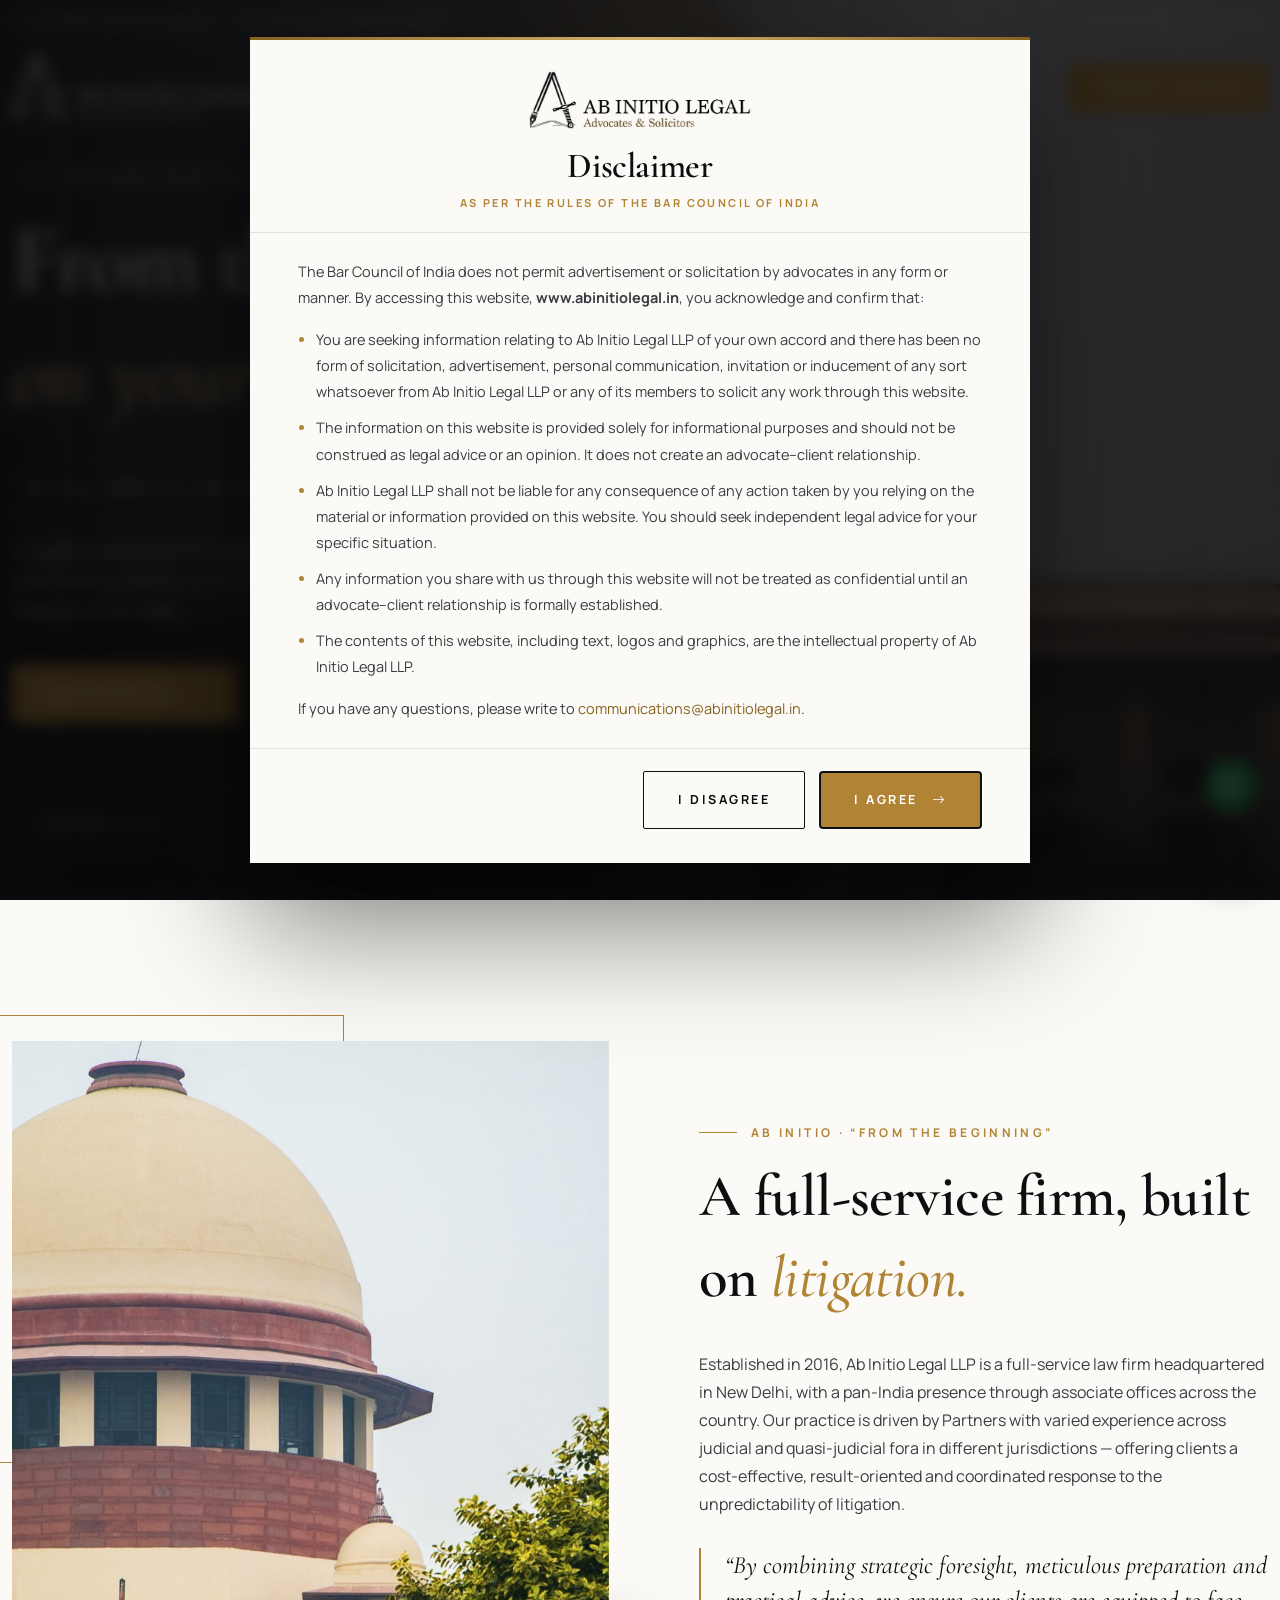
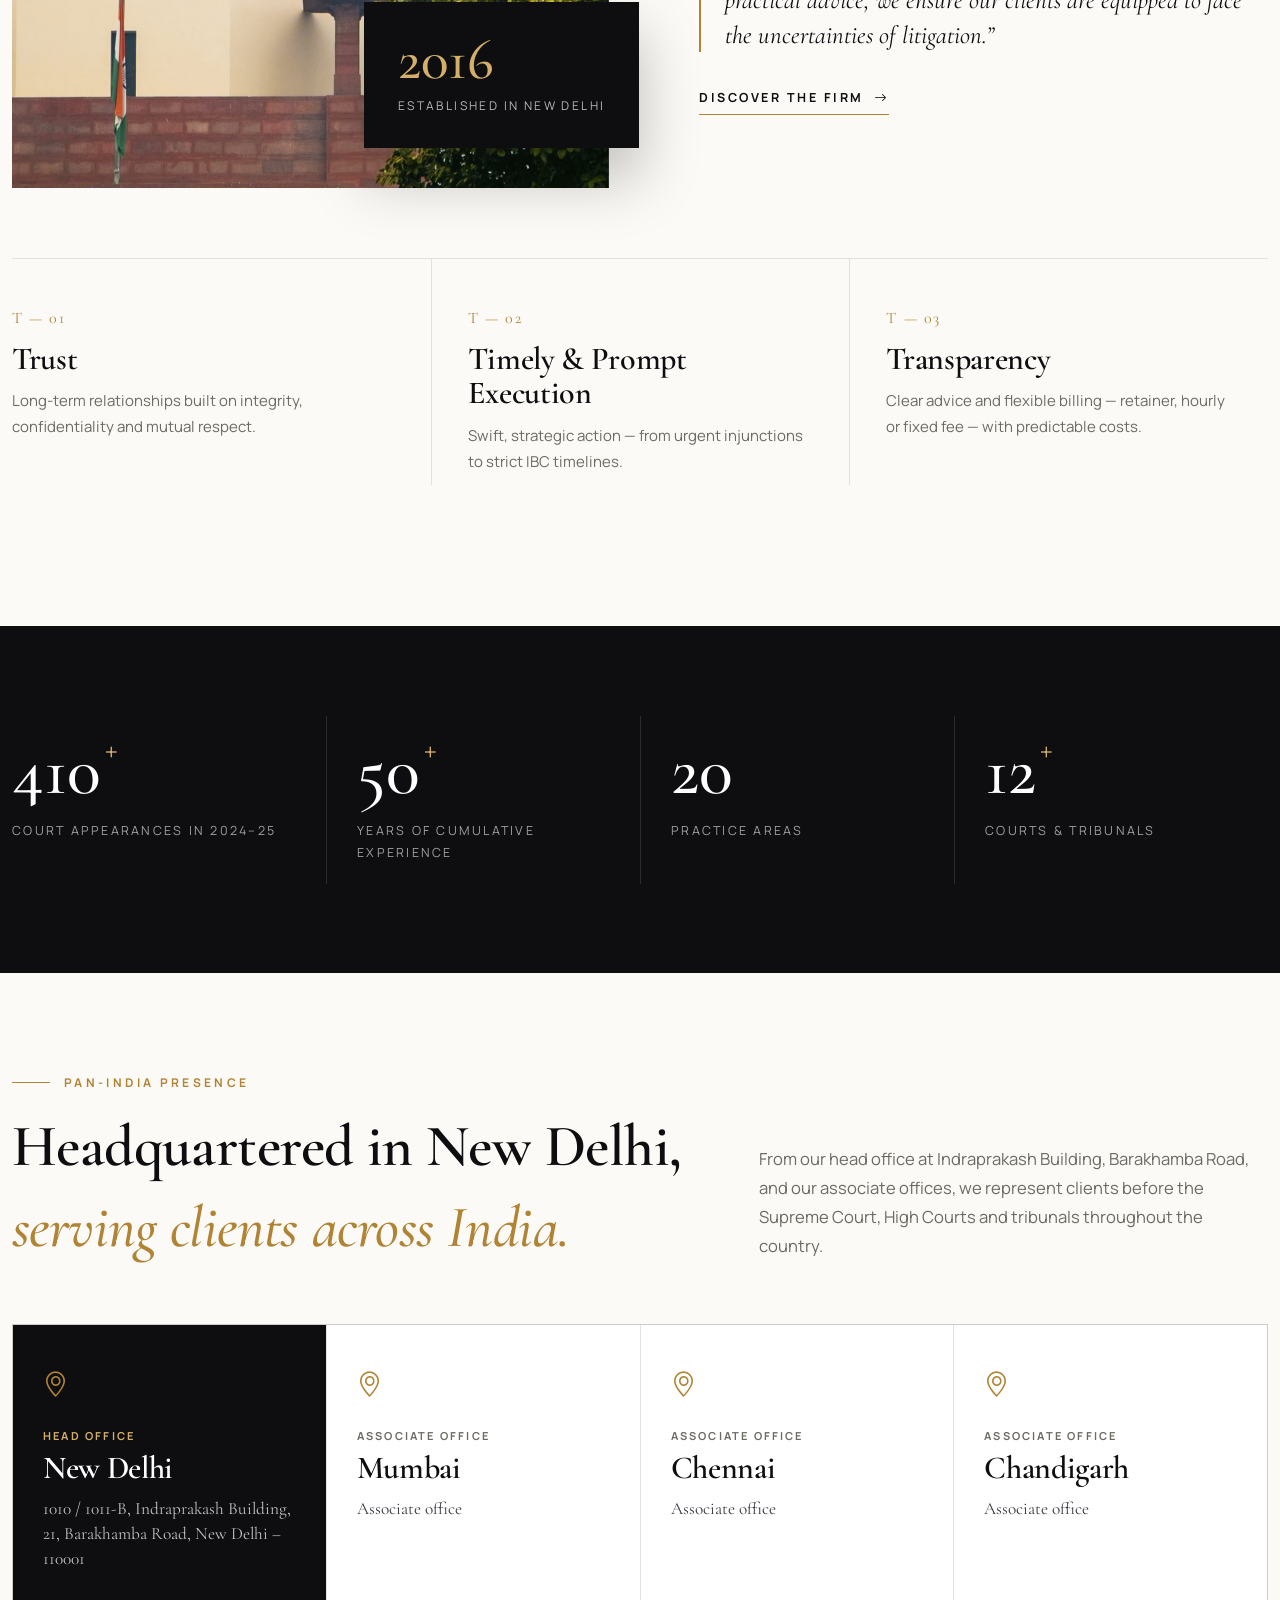
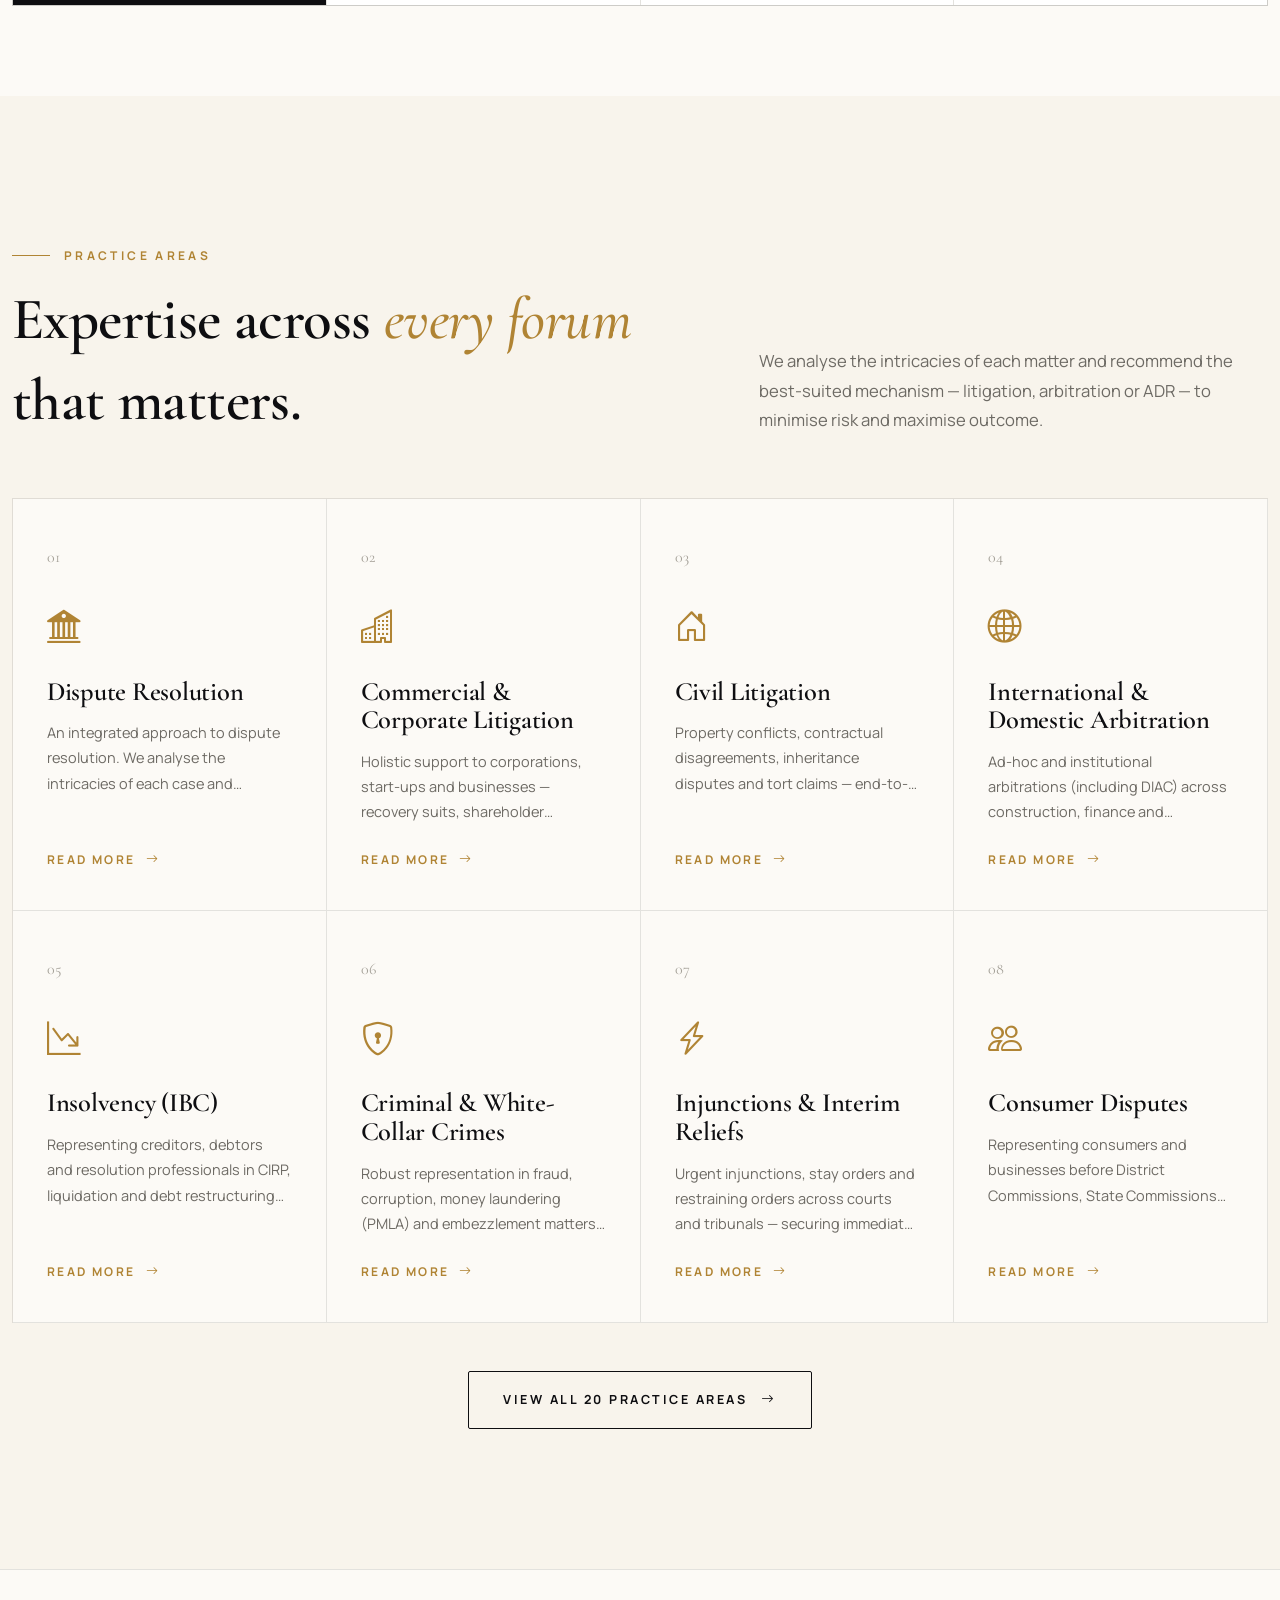
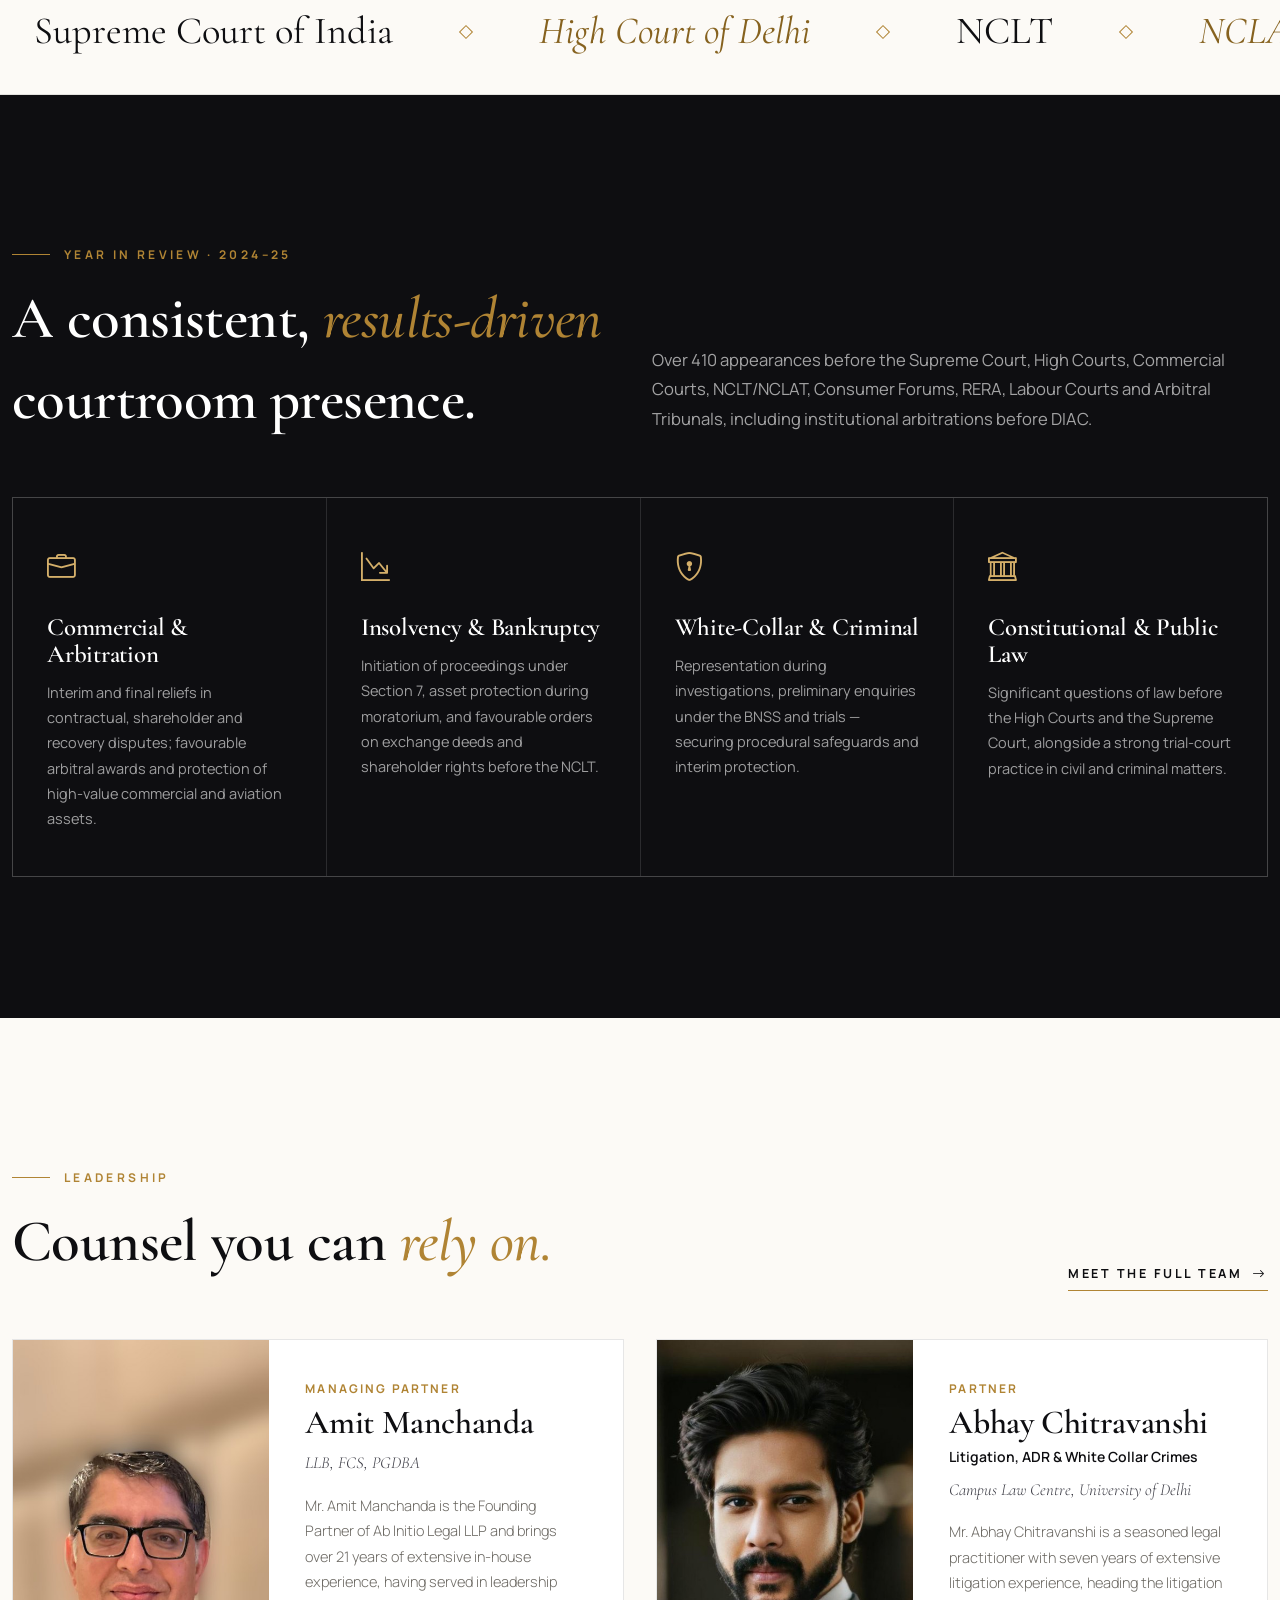
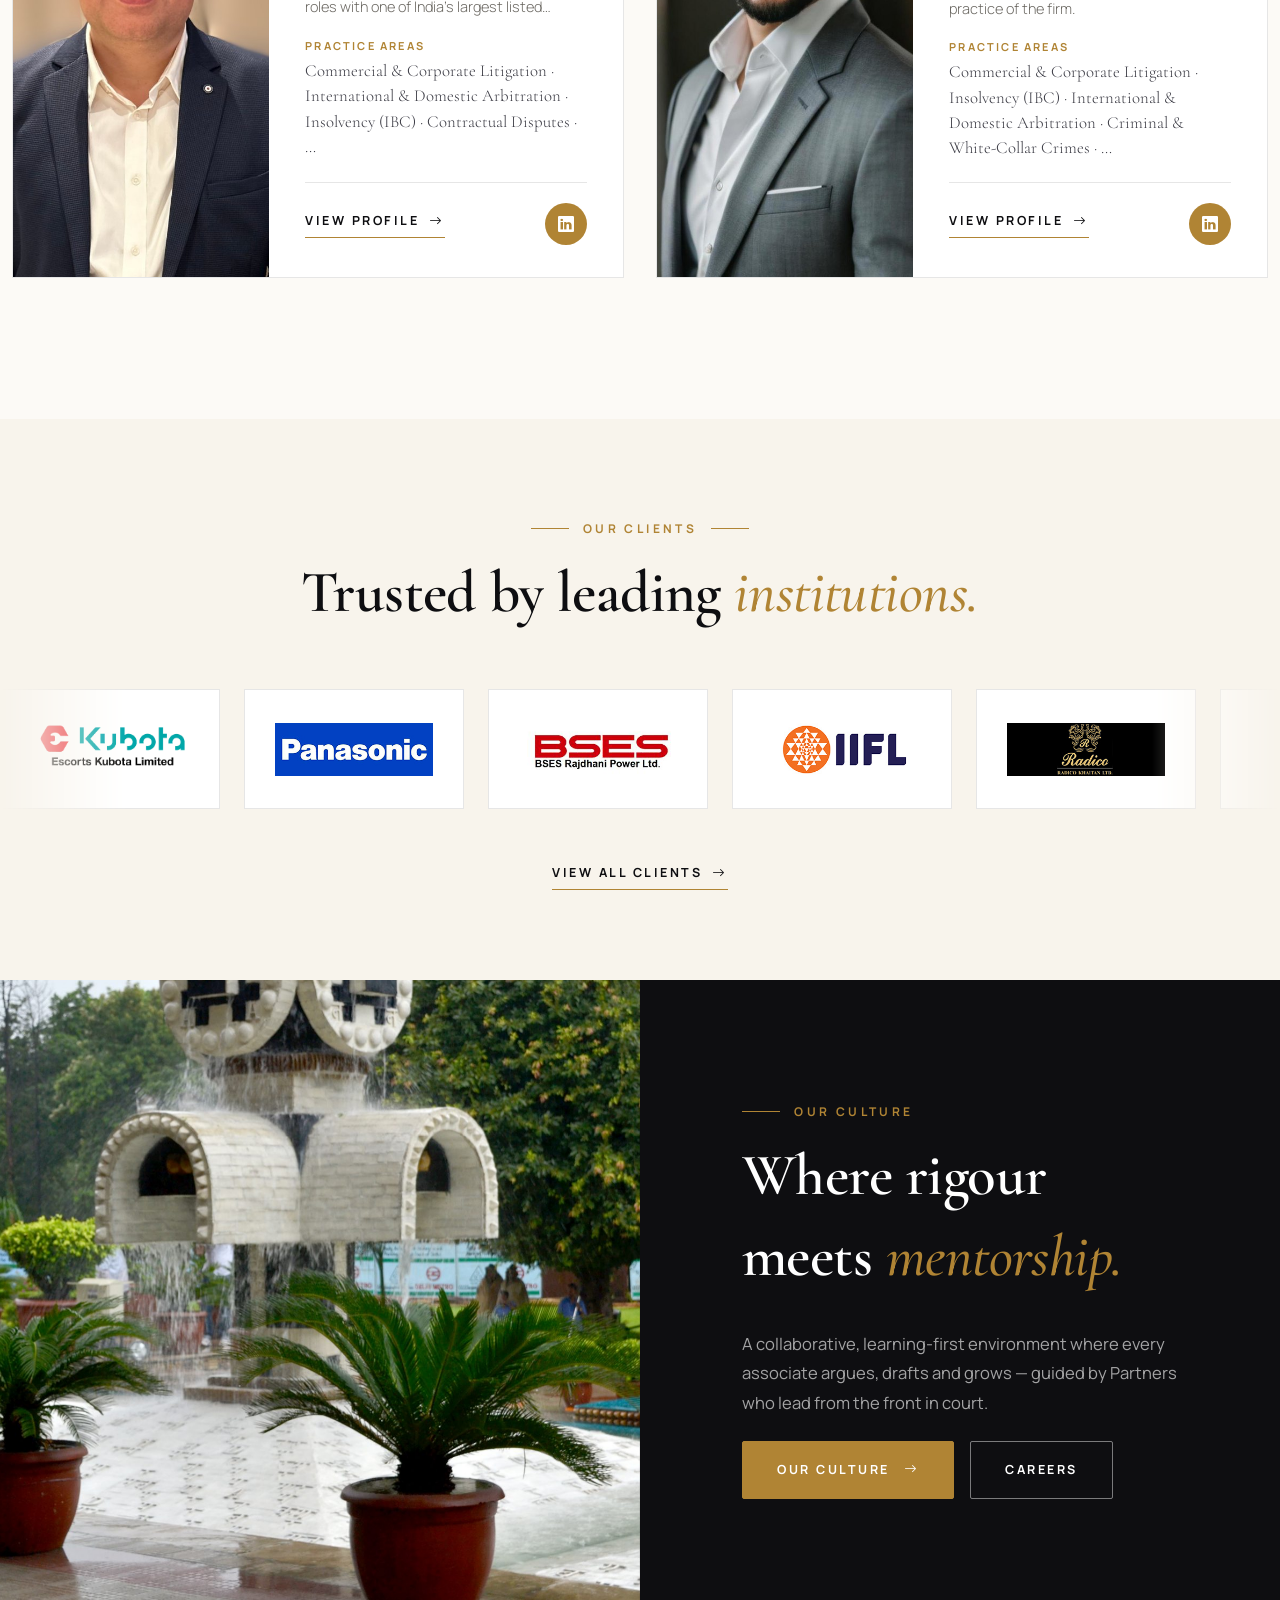
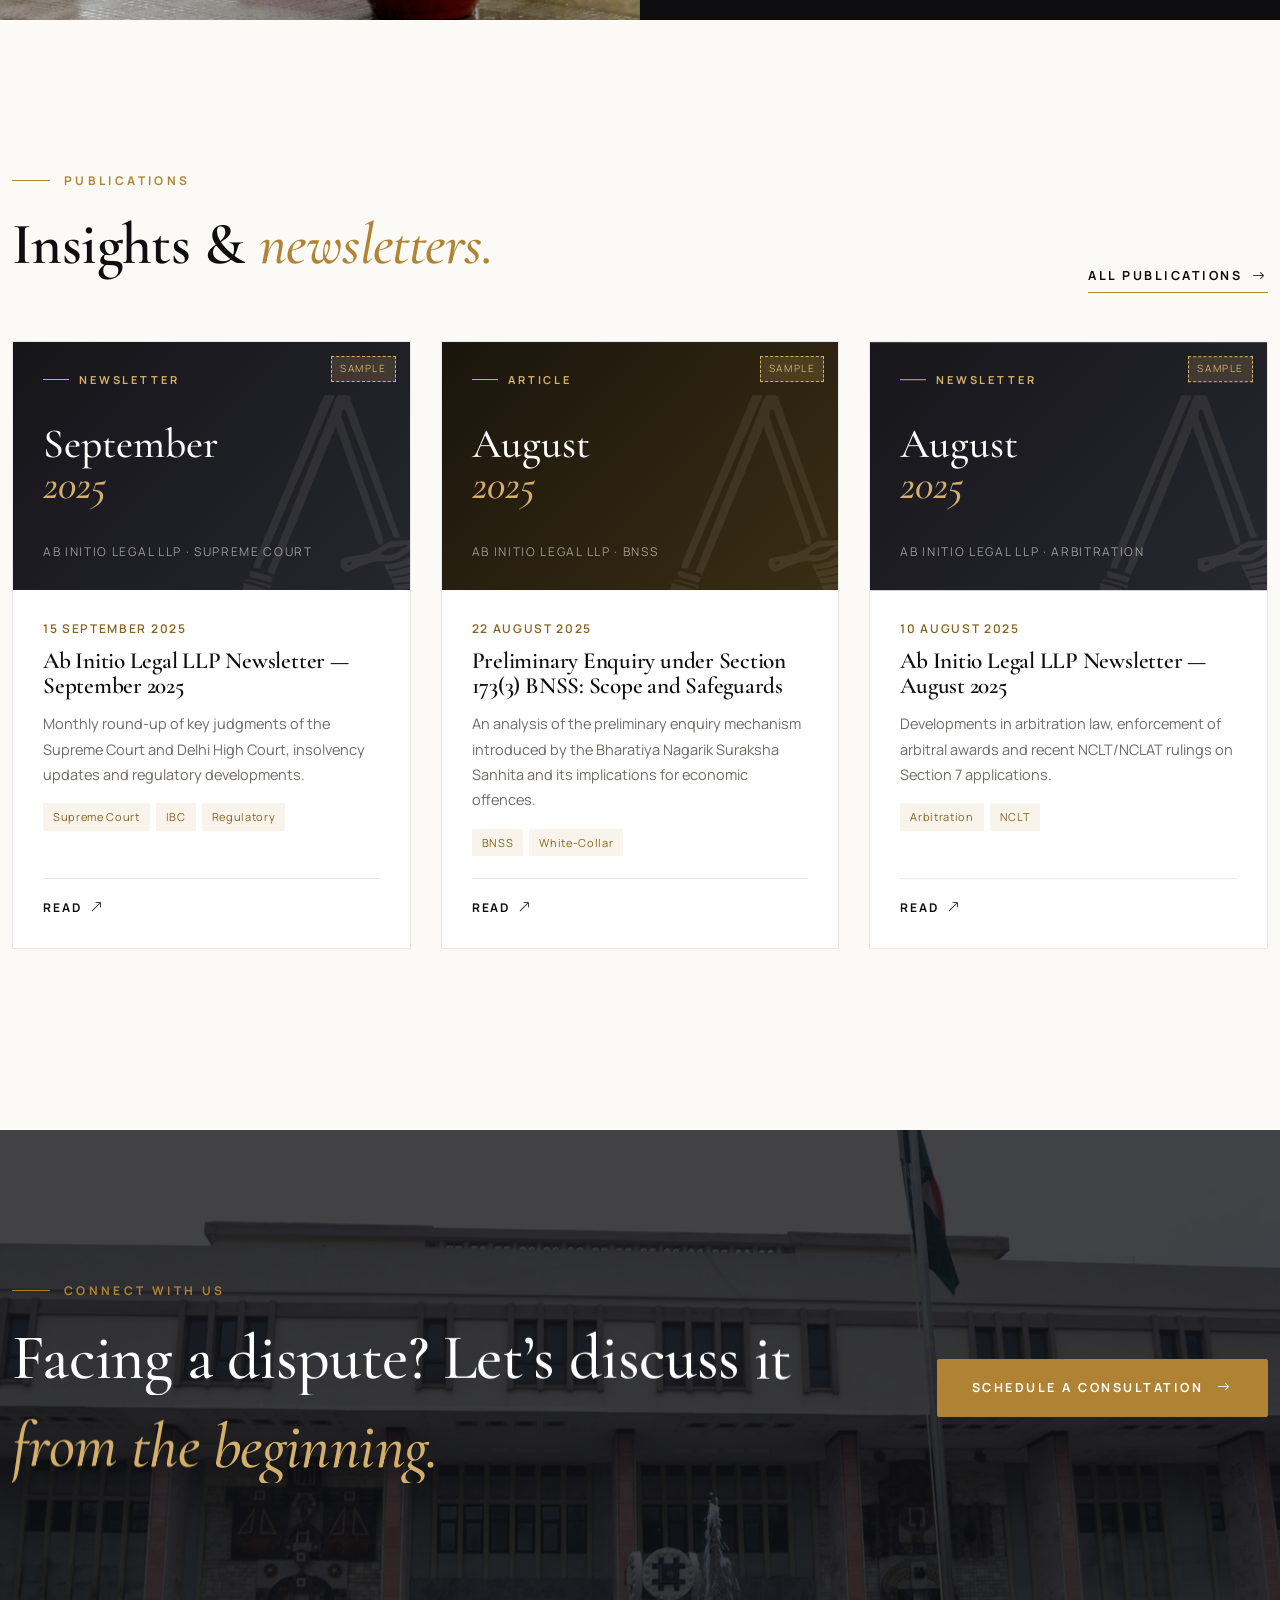
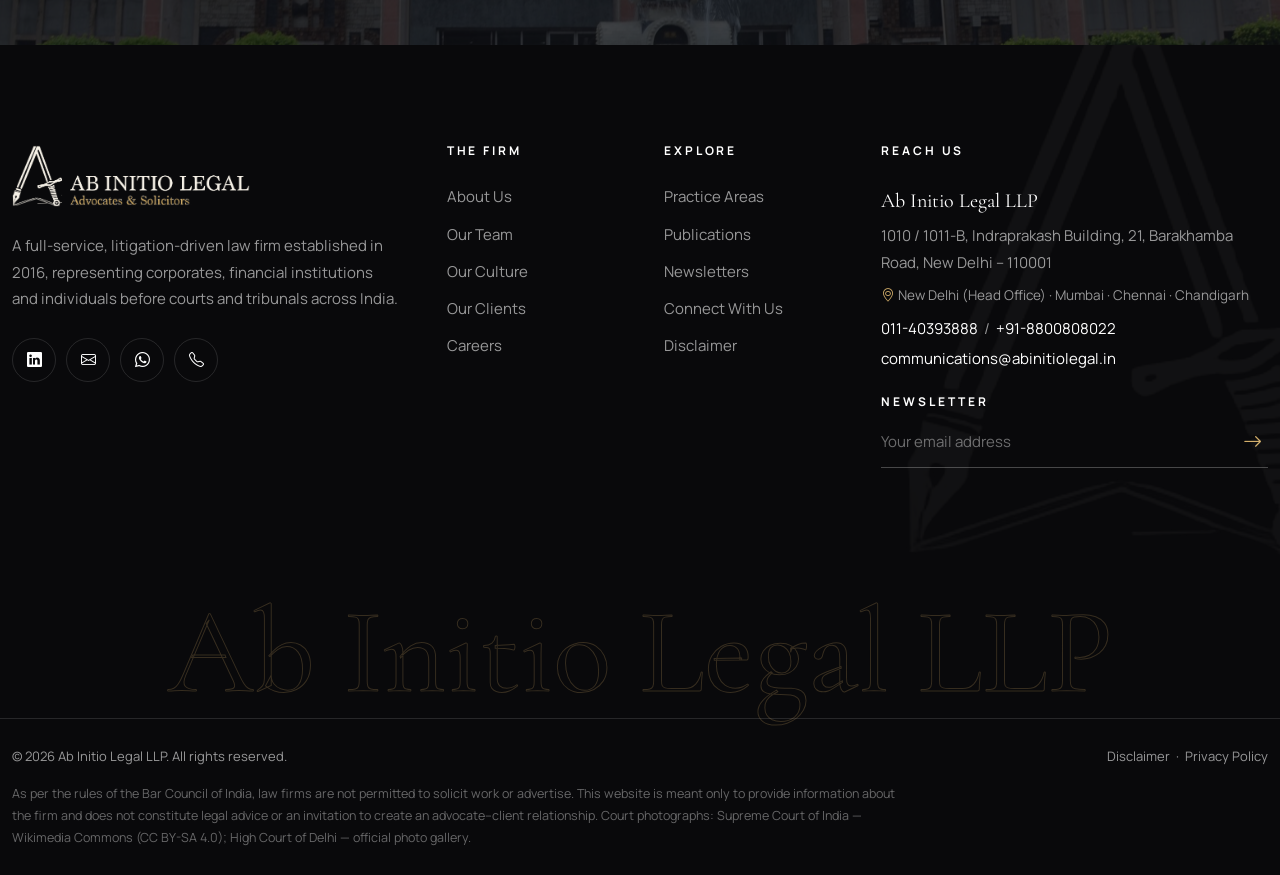
==== commit a624d4cc: "updated changes as per client need" ====
--- a/index.html
+++ b/index.html
@@ -33,6 +33,7 @@
             <div class="hero__caption">
               <div class="hero__label">Supreme Court of India</div>
               <h1 class="hero__title" data-hero-split>From the beginning, <em>on your side.</em></h1>
+              <div class="hero__tagline"><span><i class="bi bi-bank"></i>Full-Service Law Firm</span><span><i class="bi bi-geo-alt"></i>Pan-India Presence</span></div>
               <p class="hero__text">A litigation-driven law firm representing corporates, financial institutions and individuals before the Hon’ble Supreme Court, High Courts and tribunals across India.</p>
               <div class="hero__actions">
                 <a class="btn-ail" href="practice-areas.html">Our Expertise <i class="bi bi-arrow-right"></i></a>
@@ -49,6 +50,7 @@
             <div class="hero__caption">
               <div class="hero__label">High Court of Delhi</div>
               <h2 class="hero__title" data-hero-split>Strategic advocacy, <em>decisive outcomes.</em></h2>
+              <div class="hero__tagline"><span><i class="bi bi-bank"></i>Full-Service Law Firm</span><span><i class="bi bi-geo-alt"></i>Pan-India Presence</span></div>
               <p class="hero__text">Original &amp; Appellate Side practice — commercial suits, writs, arbitration petitions and urgent interim reliefs, argued with meticulous preparation.</p>
               <div class="hero__actions">
                 <a class="btn-ail" href="about.html">About the Firm <i class="bi bi-arrow-right"></i></a>
@@ -86,7 +88,7 @@
           <div>
             <div class="eyebrow" data-reveal>Ab Initio · “From the Beginning”</div>
             <h2 class="section-title" data-split>A full-service firm, built on <em>litigation.</em></h2>
-            <p data-reveal>Established in 2016, Ab Initio Legal is a New Delhi-based law firm with associate offices across the country. Our practice is driven by Partners with varied experience across judicial and quasi-judicial fora in different jurisdictions — offering clients a cost-effective, result-oriented and coordinated response to the unpredictability of litigation.</p>
+            <p data-reveal>Established in 2016, Ab Initio Legal LLP is a full-service law firm headquartered in New Delhi, with a pan-India presence through associate offices across the country. Our practice is driven by Partners with varied experience across judicial and quasi-judicial fora in different jurisdictions — offering clients a cost-effective, result-oriented and coordinated response to the unpredictability of litigation.</p>
             <p class="signature-quote" data-reveal>“By combining strategic foresight, meticulous preparation and practical advice, we ensure our clients are equipped to face the uncertainties of litigation.”</p>
             <a class="link-arrow" href="about.html" data-reveal>Discover the firm <i class="bi bi-arrow-right"></i></a>
           </div>
@@ -121,6 +123,22 @@
           <div class="stat" data-reveal data-delay=".2"><div class="stat__num"><span data-count="20">20</span></div><div class="stat__label">Practice areas</div></div>
           <div class="stat" data-reveal data-delay=".3"><div class="stat__num"><span data-count="12">12</span><sup>+</sup></div><div class="stat__label">Courts &amp; tribunals</div></div>
         </div>
+      </div>
+    </section>
+
+    <!-- ============ PAN-INDIA PRESENCE ============ -->
+    <section class="section-sm">
+      <div class="container-xl">
+        <div class="row align-items-end mb-5 g-4">
+          <div class="col-lg-7">
+            <div class="eyebrow" data-reveal>Pan-India Presence</div>
+            <h2 class="section-title mb-0" data-split>Headquartered in New Delhi, <em>serving clients across India.</em></h2>
+          </div>
+          <div class="col-lg-5">
+            <p class="lead-text" data-reveal>From our head office at Indraprakash Building, Barakhamba Road, and our associate offices, we represent clients before the Supreme Court, High Courts and tribunals throughout the country.</p>
+          </div>
+        </div>
+        <div class="offices-grid" data-offices data-stagger></div>
       </div>
     </section>
 
--- a/assets/css/style.css
+++ b/assets/css/style.css
@@ -157,8 +157,8 @@
 .site-header.is-scrolled { top: 0; background: rgba(14,14,17,.94); backdrop-filter: blur(14px); -webkit-backdrop-filter: blur(14px); box-shadow: 0 1px 0 var(--line-light); }
 .site-header.is-scrolled .container-xl { height: 76px; }
 .site-header.is-hidden { transform: translateY(-100%); }
-.brand img { height: 54px; width: auto; transition: height .5s var(--ease); }
-.site-header.is-scrolled .brand img { height: 46px; }
+.brand img { height: 66px; width: auto; transition: height .5s var(--ease); }
+.site-header.is-scrolled .brand img { height: 54px; }
 
 .main-nav { display: flex; align-items: center; gap: 6px; margin: 0; padding: 0; list-style: none; }
 .main-nav > li { position: relative; }
@@ -211,7 +211,7 @@
   .topbar { display: none; }
   .site-header { top: 0; }
   :root { --header-h: 78px; }
-  .brand img { height: 44px; }
+  .brand img { height: 52px; }
 }
 
 /* ---------- HERO ---------- */
@@ -369,8 +369,8 @@
 .lead-card:hover { box-shadow: 0 40px 80px rgba(14,14,17,.09); border-color: transparent; transform: translateY(-6px); }
 .lead-card:hover::after { transform: scaleX(1); }
 .lead-card__img { position: relative; overflow: hidden; background: var(--ivory); min-height: 100%; }
-.lead-card__img img { position: absolute; inset: 0; width: 100%; height: 100%; object-fit: cover; object-position: top center; filter: grayscale(100%); transition: filter .8s var(--ease), transform 1.2s var(--ease); }
-.lead-card:hover .lead-card__img img { filter: none; transform: scale(1.05); }
+.lead-card__img img { position: absolute; inset: 0; width: 100%; height: 100%; object-fit: cover; object-position: top center; transition: transform 1.2s var(--ease); }
+.lead-card:hover .lead-card__img img { transform: scale(1.05); }
 .lead-card__body { padding: 38px 36px 32px; display: flex; flex-direction: column; min-height: 420px; }
 .lead-card__body h3 { font-size: 2.1rem; margin: 6px 0 4px; }
 .lead-card__practice { font-size: 14px; font-weight: 600; color: var(--ink); margin-bottom: 2px; }
@@ -387,8 +387,8 @@
 }
 .team-card { position: relative; display: block; color: inherit; }
 .team-card__img { position: relative; overflow: hidden; aspect-ratio: 4/5; background: var(--ivory); }
-.team-card__img img { width: 100%; height: 100%; object-fit: cover; object-position: top center; filter: grayscale(100%) contrast(1.02); transform: scale(1.02); transition: filter .8s var(--ease), transform 1.2s var(--ease); }
-.team-card:hover .team-card__img img { filter: grayscale(0); transform: scale(1.07); }
+.team-card__img img { width: 100%; height: 100%; object-fit: cover; object-position: top center; transform: scale(1.02); transition: transform 1.2s var(--ease); }
+.team-card:hover .team-card__img img { transform: scale(1.07); }
 .team-card__img::after { content: ""; position: absolute; inset: 0; background: linear-gradient(0deg, rgba(14,14,17,.7), transparent 45%); opacity: 0; transition: opacity .6s var(--ease); }
 .team-card:hover .team-card__img::after { opacity: 1; }
 .team-card__actions { position: absolute; left: 22px; right: 22px; bottom: 20px; z-index: 2; display: flex; justify-content: space-between; align-items: center; opacity: 0; transform: translateY(14px); transition: all .55s var(--ease); }
@@ -399,7 +399,7 @@
 .team-card__body { padding-top: 22px; }
 .team-card__body h3 { font-size: 1.7rem; margin: 0 0 4px; }
 .team-card__role { font-size: 12px; font-weight: 700; letter-spacing: .18em; text-transform: uppercase; color: var(--gold); }
-.team-card__qual { font-size: 13.5px; color: var(--muted); margin-top: 6px; }
+.team-card__qual { font-family: var(--f-display); font-style: italic; font-size: 1.05rem; color: var(--ink-soft); margin-top: 6px; line-height: 1.4; }
 .team-card .li-inline { display: inline-flex; align-items: center; gap: 8px; margin-top: 12px; font-size: 13px; font-weight: 600; color: var(--ink); }
 .team-card .li-inline i { color: #0a66c2; font-size: 16px; }
 .team-grid.cols-5 { grid-template-columns: repeat(5, 1fr); gap: 26px; }
@@ -424,14 +424,14 @@
 .clients-marquee { overflow: hidden; -webkit-mask-image: linear-gradient(90deg, transparent, #000 10%, #000 90%, transparent); mask-image: linear-gradient(90deg, transparent, #000 10%, #000 90%, transparent); }
 .clients-marquee .marquee__track { animation-duration: 40s; gap: 24px; }
 .client-logo { flex: 0 0 auto; width: 220px; height: 120px; display: grid; place-items: center; background: var(--white); border: 1px solid var(--line); padding: 22px 30px; transition: border-color .4s, box-shadow .4s; }
-.client-logo img { max-width: 100%; max-height: 70px; object-fit: contain; filter: grayscale(100%); opacity: .75; transition: all .5s var(--ease); }
+.client-logo img { max-width: 100%; max-height: 70px; object-fit: contain; transition: all .5s var(--ease); }
 .client-logo:hover { border-color: var(--gold); box-shadow: 0 20px 40px rgba(14,14,17,.07); }
 .client-logo:hover img { filter: none; opacity: 1; }
 
 .clients-grid { display: grid; grid-template-columns: repeat(4, 1fr); gap: 1px; background: var(--line); border: 1px solid var(--line); }
 .client-tile { background: var(--white); padding: 40px 30px 30px; display: flex; flex-direction: column; align-items: center; text-align: center; min-height: 250px; transition: background .5s var(--ease); }
 .client-tile__logo { height: 110px; display: grid; place-items: center; width: 100%; }
-.client-tile__logo img { max-height: 90px; max-width: 80%; object-fit: contain; filter: grayscale(100%); opacity: .8; transition: all .6s var(--ease); }
+.client-tile__logo img { max-height: 90px; max-width: 80%; object-fit: contain; transition: all .6s var(--ease); }
 .client-tile:hover { background: var(--ivory); }
 .client-tile:hover img { filter: none; opacity: 1; transform: scale(1.05); }
 .client-tile h4 { font-size: 1.3rem; margin: 22px 0 4px; }
@@ -580,8 +580,7 @@
 .linkedin-card strong { display: block; font-family: var(--f-display); font-size: 1.5rem; font-weight: 600; }
 .linkedin-card small { color: rgba(255,255,255,.7); }
 .linkedin-card .bi-arrow-up-right { margin-left: auto; font-size: 1.3rem; }
-.map-wrap { position: relative; height: 480px; filter: grayscale(1) contrast(1.05); transition: filter .8s; }
-.map-wrap:hover { filter: none; }
+.map-wrap { position: relative; height: 480px; }
 .map-wrap iframe { width: 100%; height: 100%; border: 0; }
 
 /* ---------- CTA band ---------- */
@@ -614,7 +613,7 @@
 .footer-bottom a { color: rgba(255,255,255,.58); }
 .footer-bottom a:hover { color: var(--gold-light); }
 .footer-note { font-size: 12.5px; color: rgba(255,255,255,.38); max-width: 900px; }
-.footer-big { font-family: var(--f-display); font-size: clamp(3.4rem, 12vw, 11rem); line-height: .9; color: transparent; -webkit-text-stroke: 1px rgba(214,175,106,.22); white-space: nowrap; text-align: center; margin: 0; padding: 30px 0 10px; user-select: none; }
+.footer-big { font-family: var(--f-display); font-size: clamp(2.6rem, 9.5vw, 9rem); line-height: .9; color: transparent; -webkit-text-stroke: 1px rgba(214,175,106,.22); white-space: nowrap; text-align: center; margin: 0; padding: 30px 0 10px; user-select: none; }
 
 /* ---------- Floating buttons ---------- */
 .fab-stack { position: fixed; right: 22px; bottom: 22px; z-index: 900; display: flex; flex-direction: column; gap: 12px; }
@@ -634,10 +633,10 @@
 .disclaimer.show { display: flex; }
 .disclaimer__box { width: 100%; max-width: 780px; max-height: 92vh; background: var(--paper); display: flex; flex-direction: column; position: relative; box-shadow: 0 60px 120px rgba(0,0,0,.5); }
 .disclaimer__box::before { content: ""; position: absolute; top: 0; left: 0; right: 0; height: 3px; background: linear-gradient(90deg, var(--gold-dark), var(--gold-light), var(--gold-dark)); }
-.disclaimer__head { padding: 40px 48px 18px; display: flex; align-items: center; gap: 22px; border-bottom: 1px solid var(--line); }
-.disclaimer__head img { height: 60px; }
+.disclaimer__head { padding: 34px 48px 20px; display: flex; flex-direction: column; align-items: center; text-align: center; gap: 8px; border-bottom: 1px solid var(--line); }
+.disclaimer__head img { height: 58px; width: auto; margin-bottom: 10px; }
 .disclaimer__head h2 { font-size: 2.2rem; margin: 0; }
-.disclaimer__head small { display: block; font-size: 11px; font-weight: 700; letter-spacing: .26em; text-transform: uppercase; color: var(--gold); }
+.disclaimer__head small { display: block; font-size: 11px; font-weight: 700; letter-spacing: .22em; text-transform: uppercase; color: var(--gold); }
 .disclaimer__body { padding: 26px 48px; overflow-y: auto; font-size: 14.5px; line-height: 1.8; }
 .disclaimer__body ul { padding-left: 18px; }
 .disclaimer__body li { margin-bottom: 10px; }
@@ -648,7 +647,7 @@
 .disclaimer.declined .disclaimer__head, .disclaimer.declined .disclaimer__body, .disclaimer.declined .disclaimer__foot { display: none; }
 @media (max-width: 575.98px) {
   .disclaimer__head, .disclaimer__body, .disclaimer__foot { padding-left: 24px; padding-right: 24px; }
-  .disclaimer__head img { height: 44px; }
+  .disclaimer__head img { height: 42px; }
   .disclaimer__head h2 { font-size: 1.7rem; }
   .disclaimer__foot .btn-ail { flex: 1; justify-content: center; padding: 15px 18px; }
 }
@@ -703,3 +702,50 @@
 }
 @media (max-height: 640px) and (min-width: 768px) { .hero__text { display: none; } }
 @media (max-width: 767.98px) { .hero__content { padding: 100px 0 120px; } }
+
+
+/* ===== Client revisions (Oct 2026) ===== */
+/* Hero tagline: Full-Service Law Firm · Pan-India Presence */
+.hero__tagline { display: inline-flex; flex-wrap: wrap; align-items: center; gap: 14px 18px; margin: -8px 0 26px; font-size: 13px; font-weight: 700; letter-spacing: .24em; text-transform: uppercase; color: #fff; }
+.hero__tagline span { display: inline-flex; align-items: center; gap: 10px; padding: 9px 16px; border: 1px solid rgba(214,175,106,.55); background: rgba(14,14,17,.35); backdrop-filter: blur(4px); -webkit-backdrop-filter: blur(4px); }
+.hero__tagline i { color: var(--gold-light); font-size: 14px; }
+@media (max-width: 575.98px) { .hero__tagline { font-size: 10.5px; letter-spacing: .14em; gap: 8px; margin-bottom: 20px; } .hero__tagline span { padding: 7px 10px; } }
+@media (max-height: 780px) and (min-width: 768px) { .hero__tagline { margin: -4px 0 16px; } }
+
+/* Offices */
+.offices-grid { display: grid; grid-template-columns: repeat(4, minmax(0, 1fr)); gap: 1px; background: var(--line); border: 1px solid var(--line); }
+.office-card { background: var(--white); padding: 38px 30px 34px; position: relative; transition: background .5s var(--ease); }
+.office-card:hover { background: var(--ivory); }
+.office-card > i { font-size: 1.6rem; color: var(--gold); }
+.office-card__label { margin-top: 18px; font-size: 11px; font-weight: 700; letter-spacing: .2em; text-transform: uppercase; color: var(--muted); }
+.office-card h3 { font-size: 2rem; margin: 6px 0 10px; }
+.office-card p { margin: 0; font-family: var(--f-display); font-size: 1.08rem; color: var(--ink-soft); line-height: 1.45; }
+.office-card.is-hq { background: var(--ink); }
+.office-card.is-hq h3 { color: var(--white); }
+.office-card.is-hq p { color: rgba(255,255,255,.75); }
+.office-card.is-hq .office-card__label { color: var(--gold-light); }
+.bg-ink .offices-grid { background: var(--line-light); border-color: var(--line-light); }
+@media (max-width: 991.98px) { .offices-grid { grid-template-columns: repeat(2, minmax(0, 1fr)); } }
+@media (max-width: 575.98px) { .offices-grid { grid-template-columns: minmax(0, 1fr); } }
+
+/* Formal profile details */
+.lead-card__areas { font-family: var(--f-display); font-size: 1.05rem; color: var(--ink-soft); line-height: 1.5; margin-bottom: 22px; }
+.lead-card__areas span { display: block; font-family: var(--f-body); font-size: 11px; font-weight: 700; letter-spacing: .2em; text-transform: uppercase; color: var(--gold); margin-bottom: 4px; }
+.profile-facts { display: grid; grid-template-columns: 150px 1fr; margin: 22px 0 30px; border-top: 1px solid var(--line); }
+.profile-facts dt, .profile-facts dd { padding: 11px 0; border-bottom: 1px solid var(--line); margin: 0; }
+.profile-facts dt { font-size: 11px; font-weight: 700; letter-spacing: .18em; text-transform: uppercase; color: var(--muted); padding-top: 14px; }
+.profile-facts dd { font-family: var(--f-display); font-size: 1.12rem; color: var(--ink); line-height: 1.45; }
+.profile-facts dd a { color: var(--gold-dark); }
+.profile-subhead { font-size: 1.6rem; margin: 26px 0 12px; }
+.focus-list { list-style: none; padding: 0; margin: 0; columns: 2; column-gap: 30px; }
+.focus-list li { font-family: var(--f-display); font-size: 1.1rem; color: var(--ink); padding: 6px 0 6px 22px; position: relative; break-inside: avoid; }
+.focus-list li::before { content: ""; position: absolute; left: 2px; top: 15px; width: 7px; height: 7px; border: 1px solid var(--gold); transform: rotate(45deg); }
+@media (max-width: 575.98px) { .profile-facts { grid-template-columns: 1fr; } .profile-facts dt { border-bottom: 0; padding-bottom: 0; } .focus-list { columns: 1; } }
+
+/* Footer firm name / offices */
+.footer-firm { font-family: var(--f-display); font-size: 1.25rem; }
+.footer-offices { font-size: 13.5px; }
+.footer-offices i { color: var(--gold-light); }
+.contact-firm { margin-top: 26px; padding-left: 18px; border-left: 2px solid var(--gold); }
+.contact-firm strong { display: block; font-family: var(--f-display); font-size: 1.7rem; font-weight: 600; color: var(--ink); line-height: 1.2; }
+.contact-firm span { font-size: 11.5px; font-weight: 700; letter-spacing: .2em; text-transform: uppercase; color: var(--gold); }
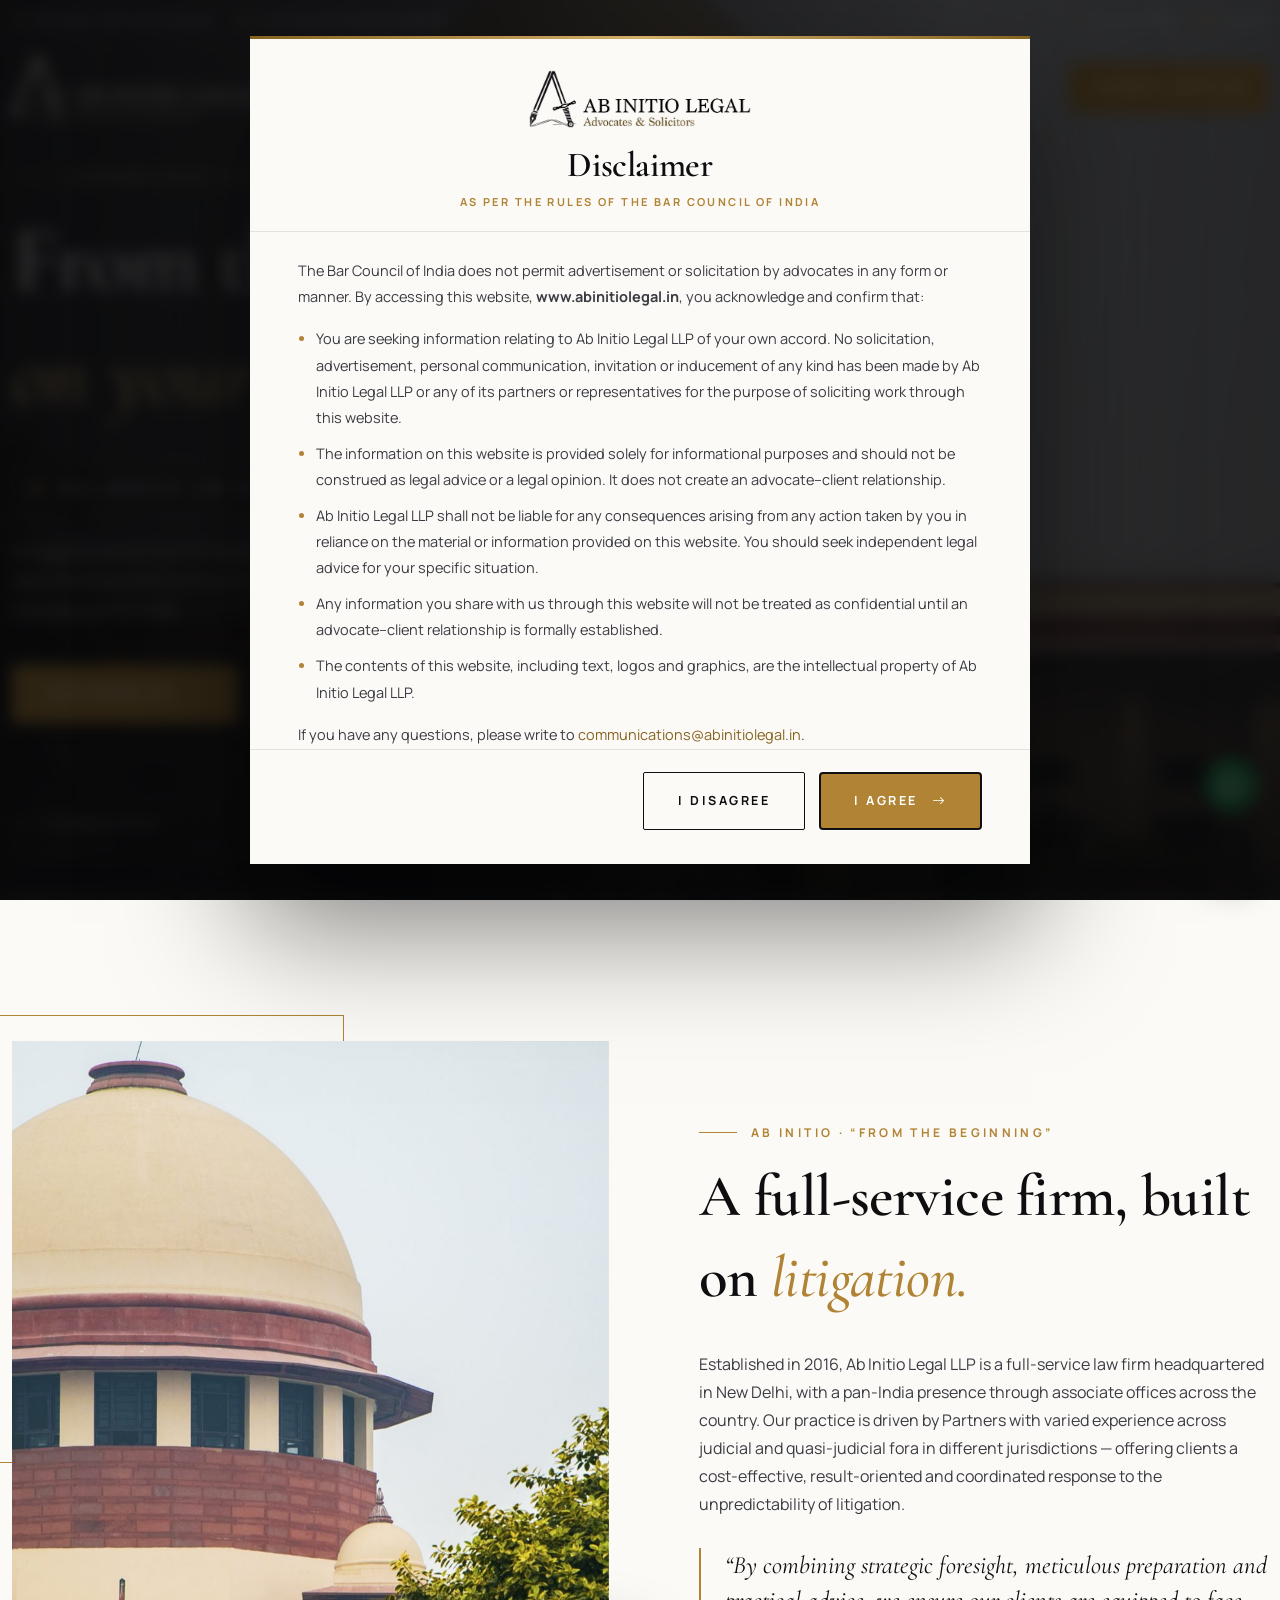
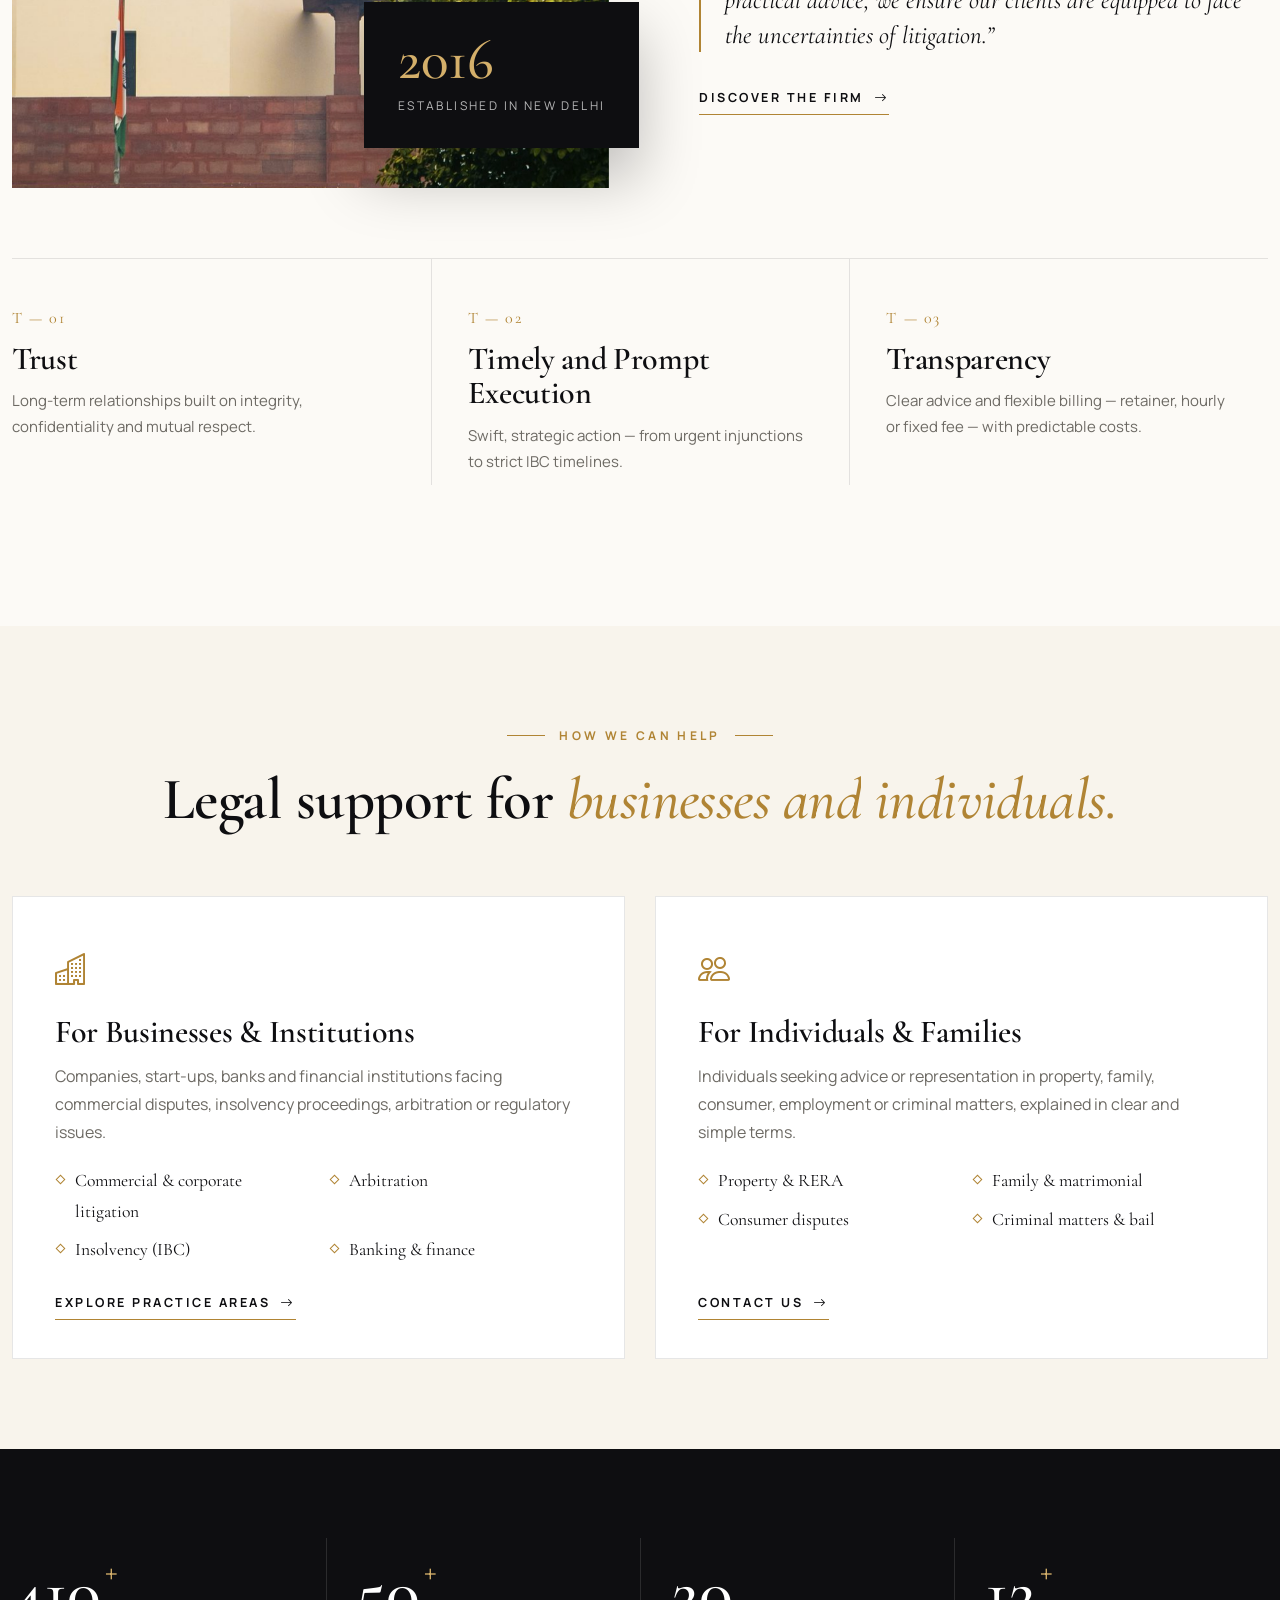
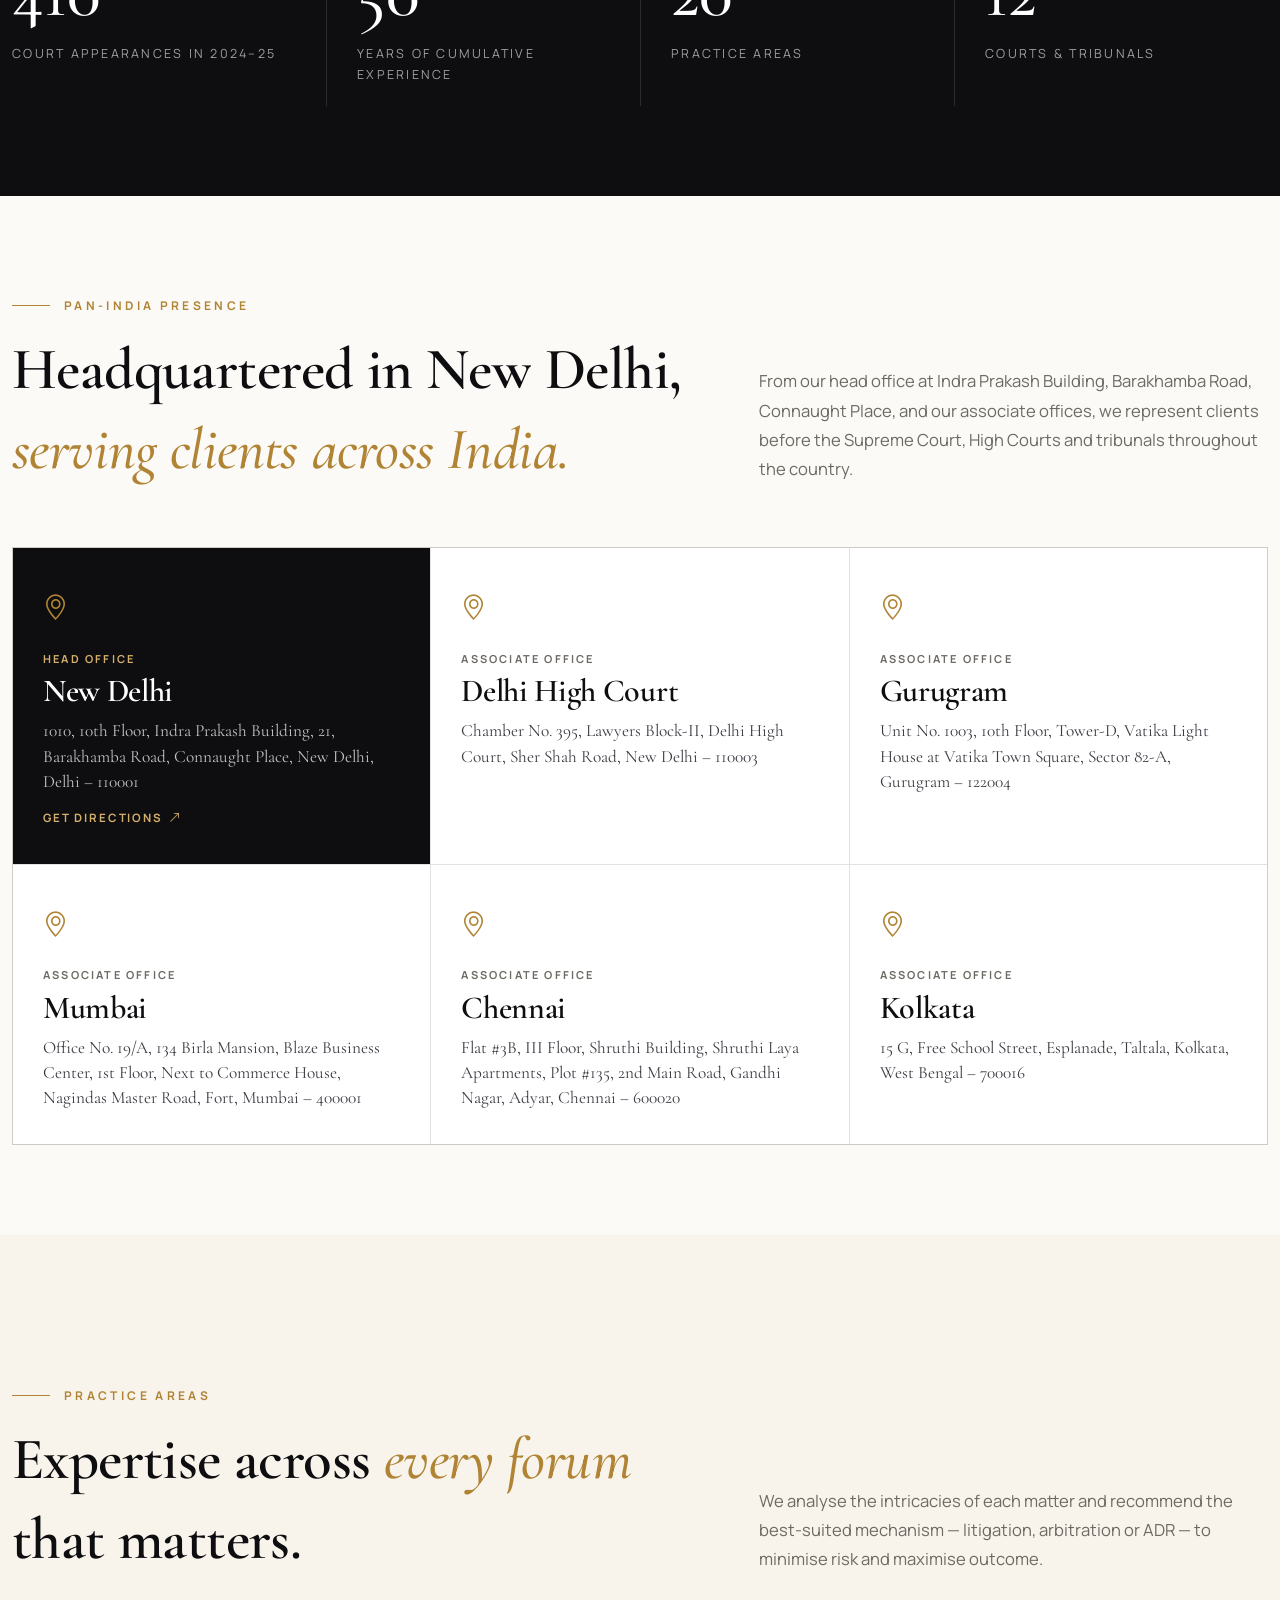
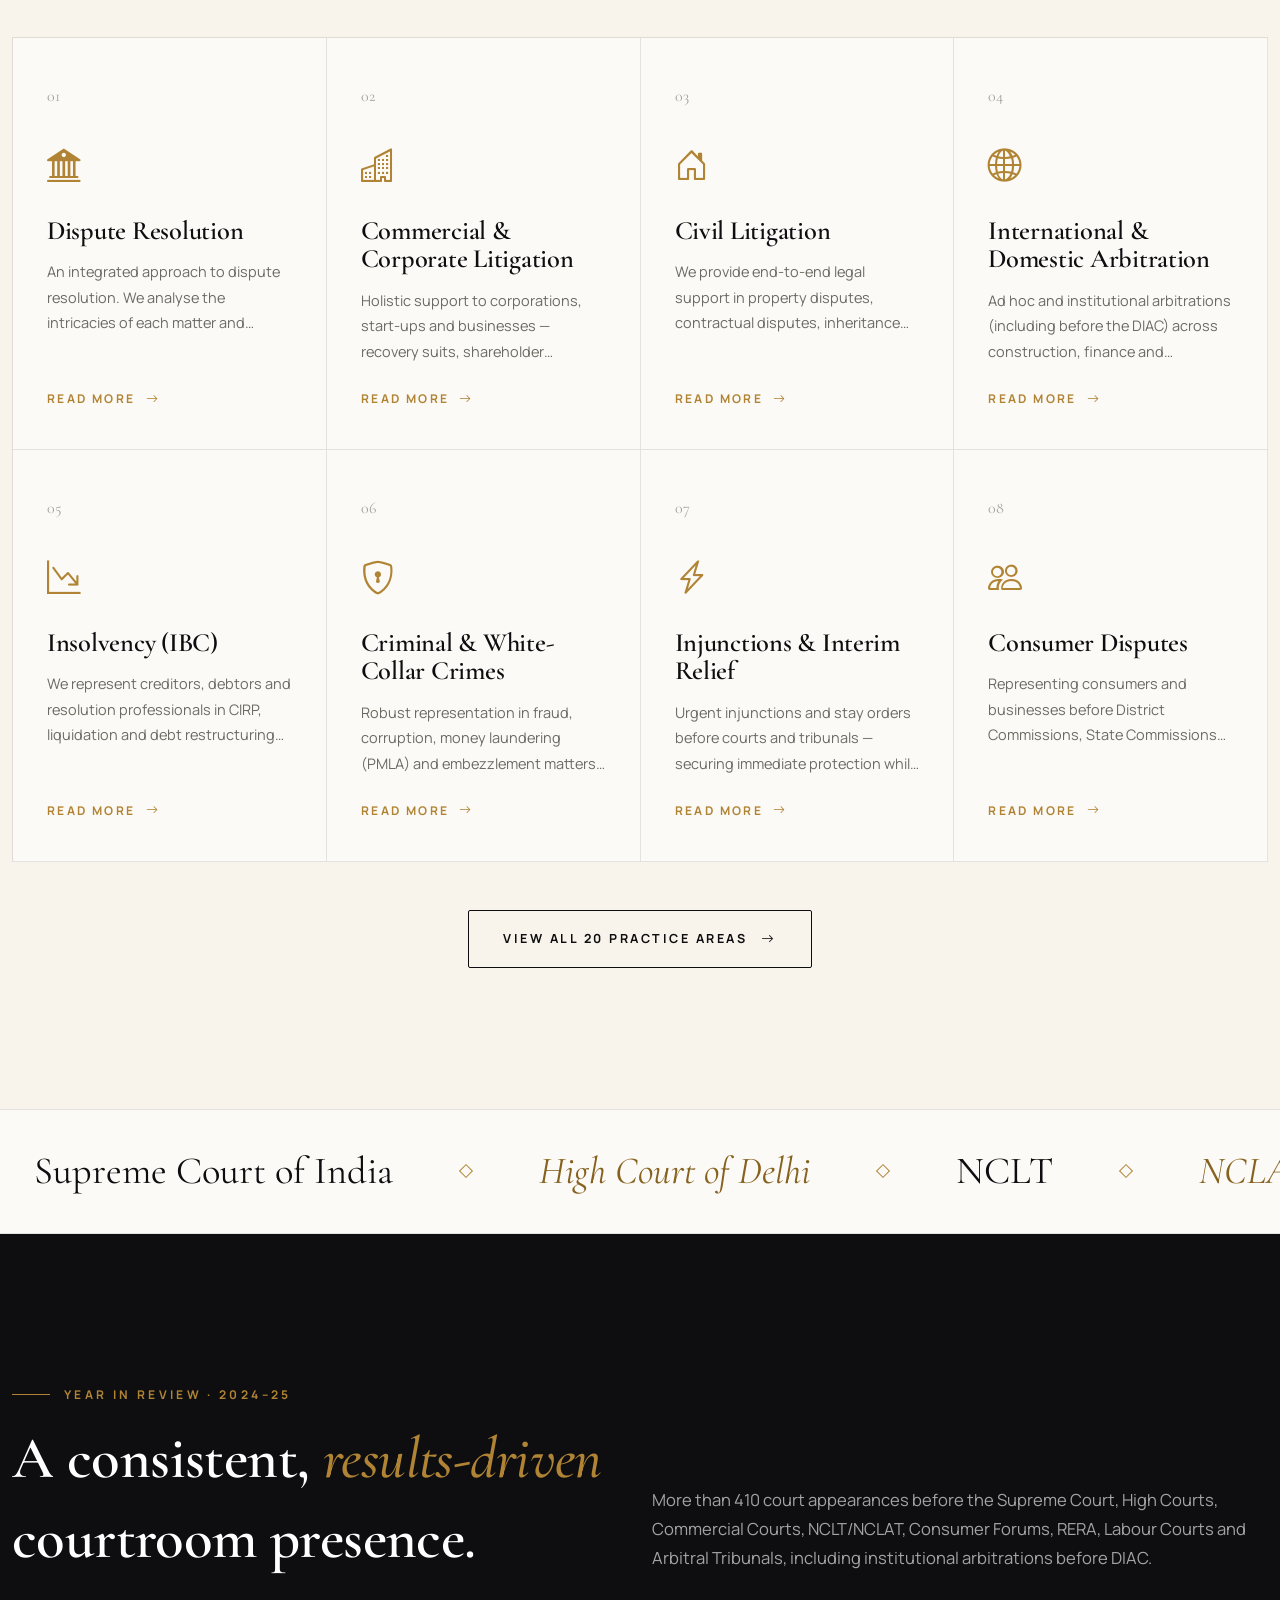
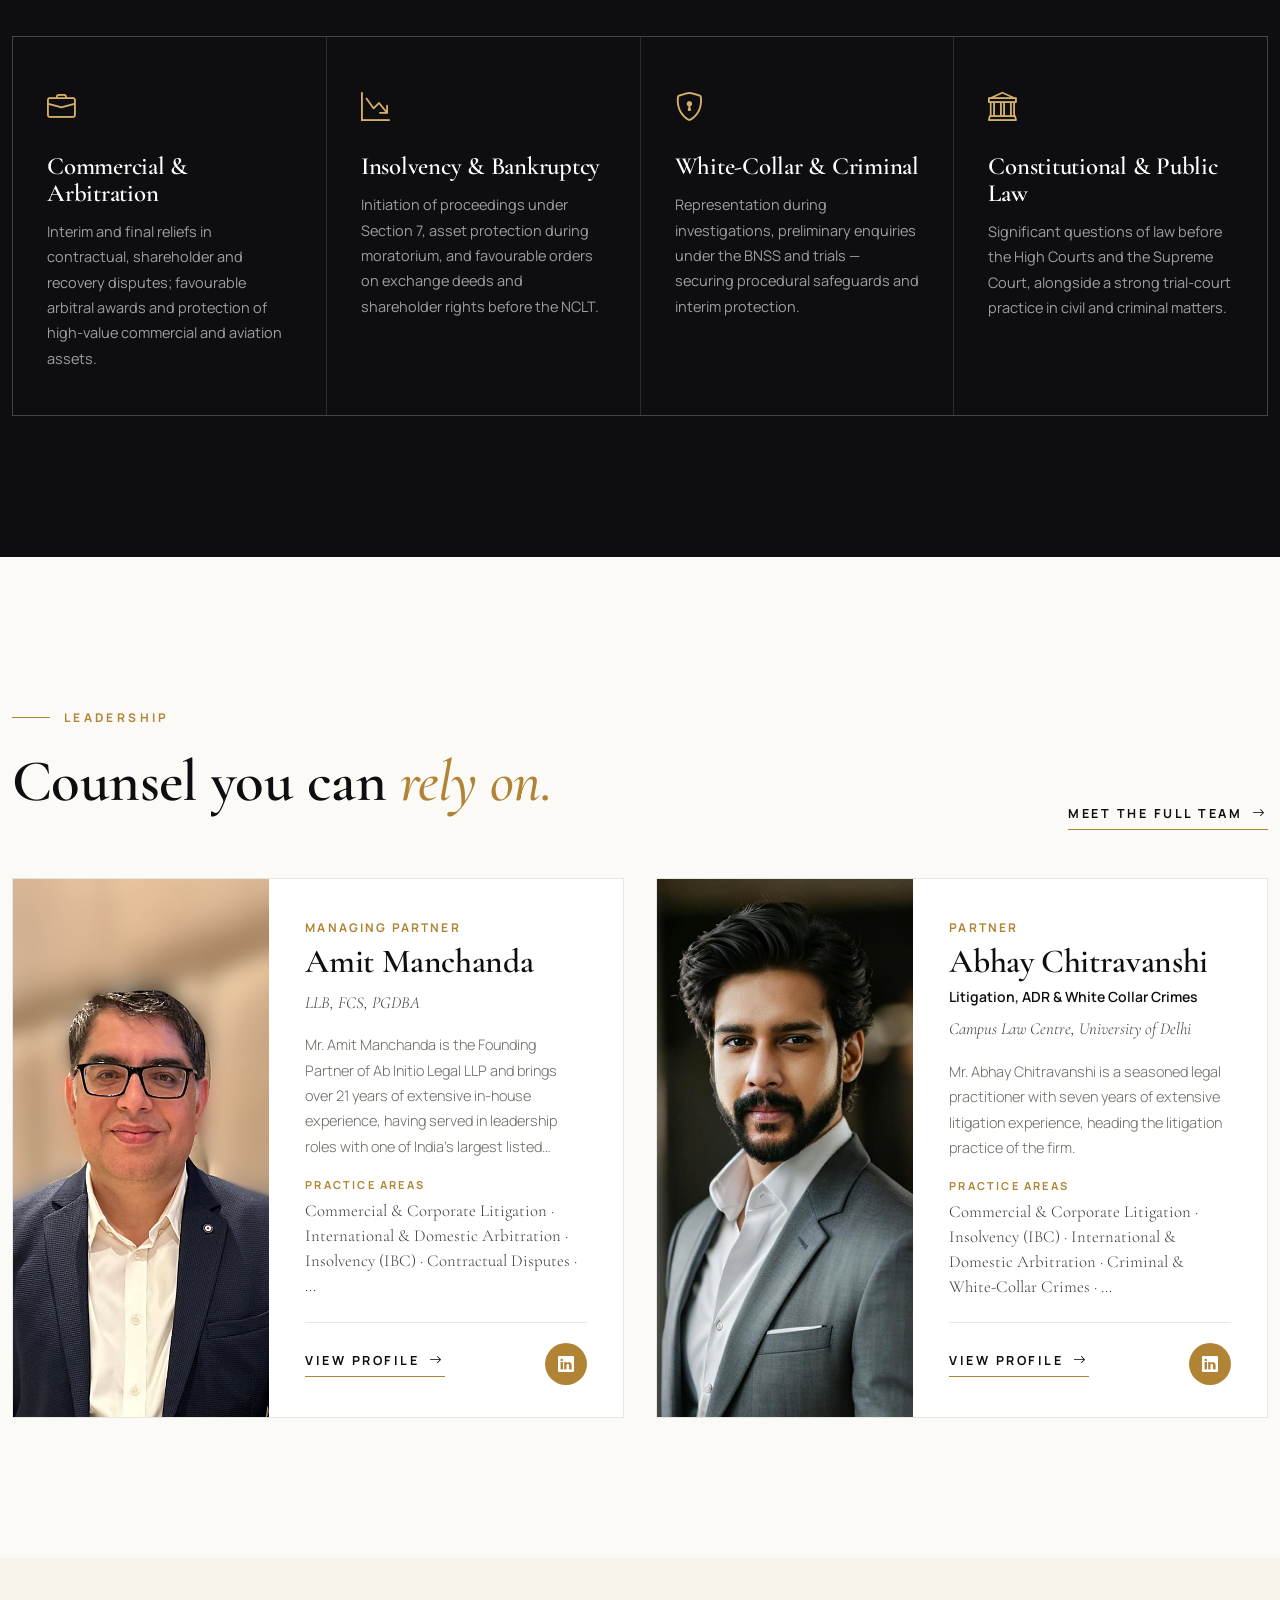
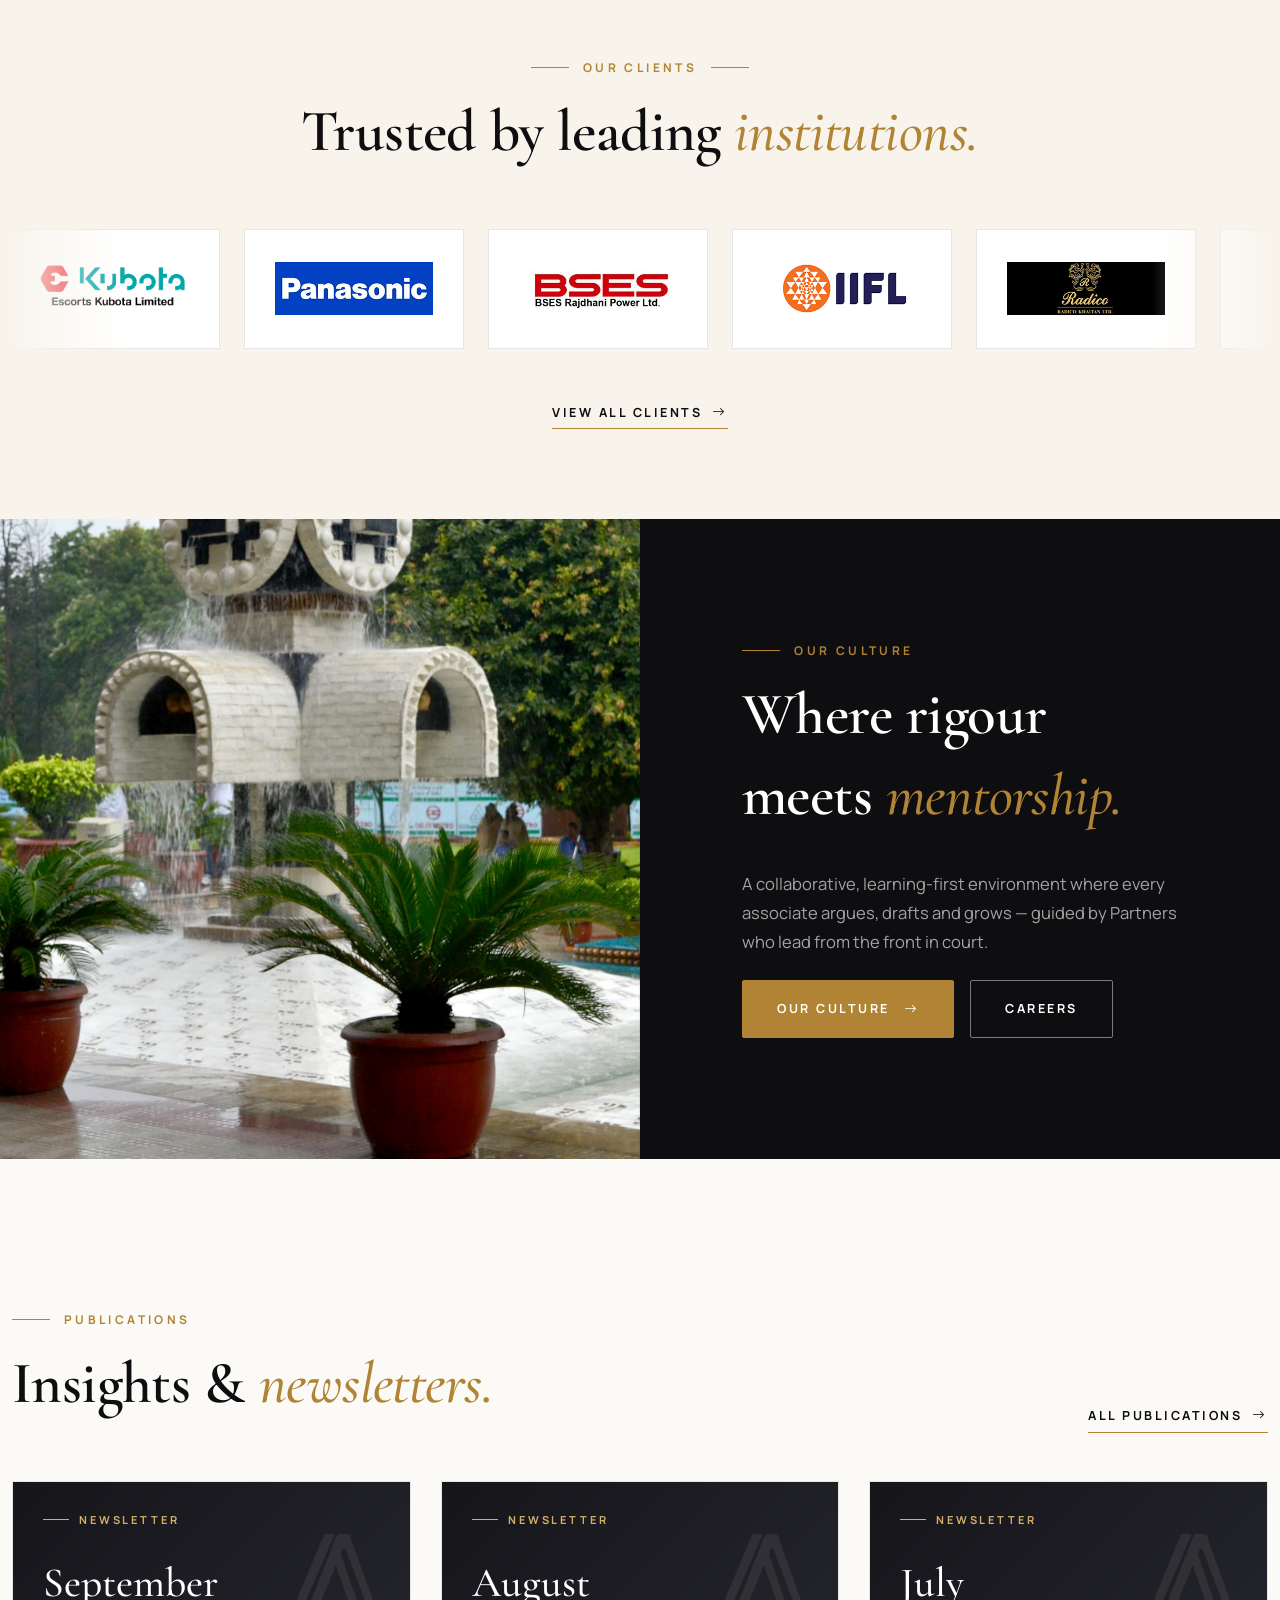
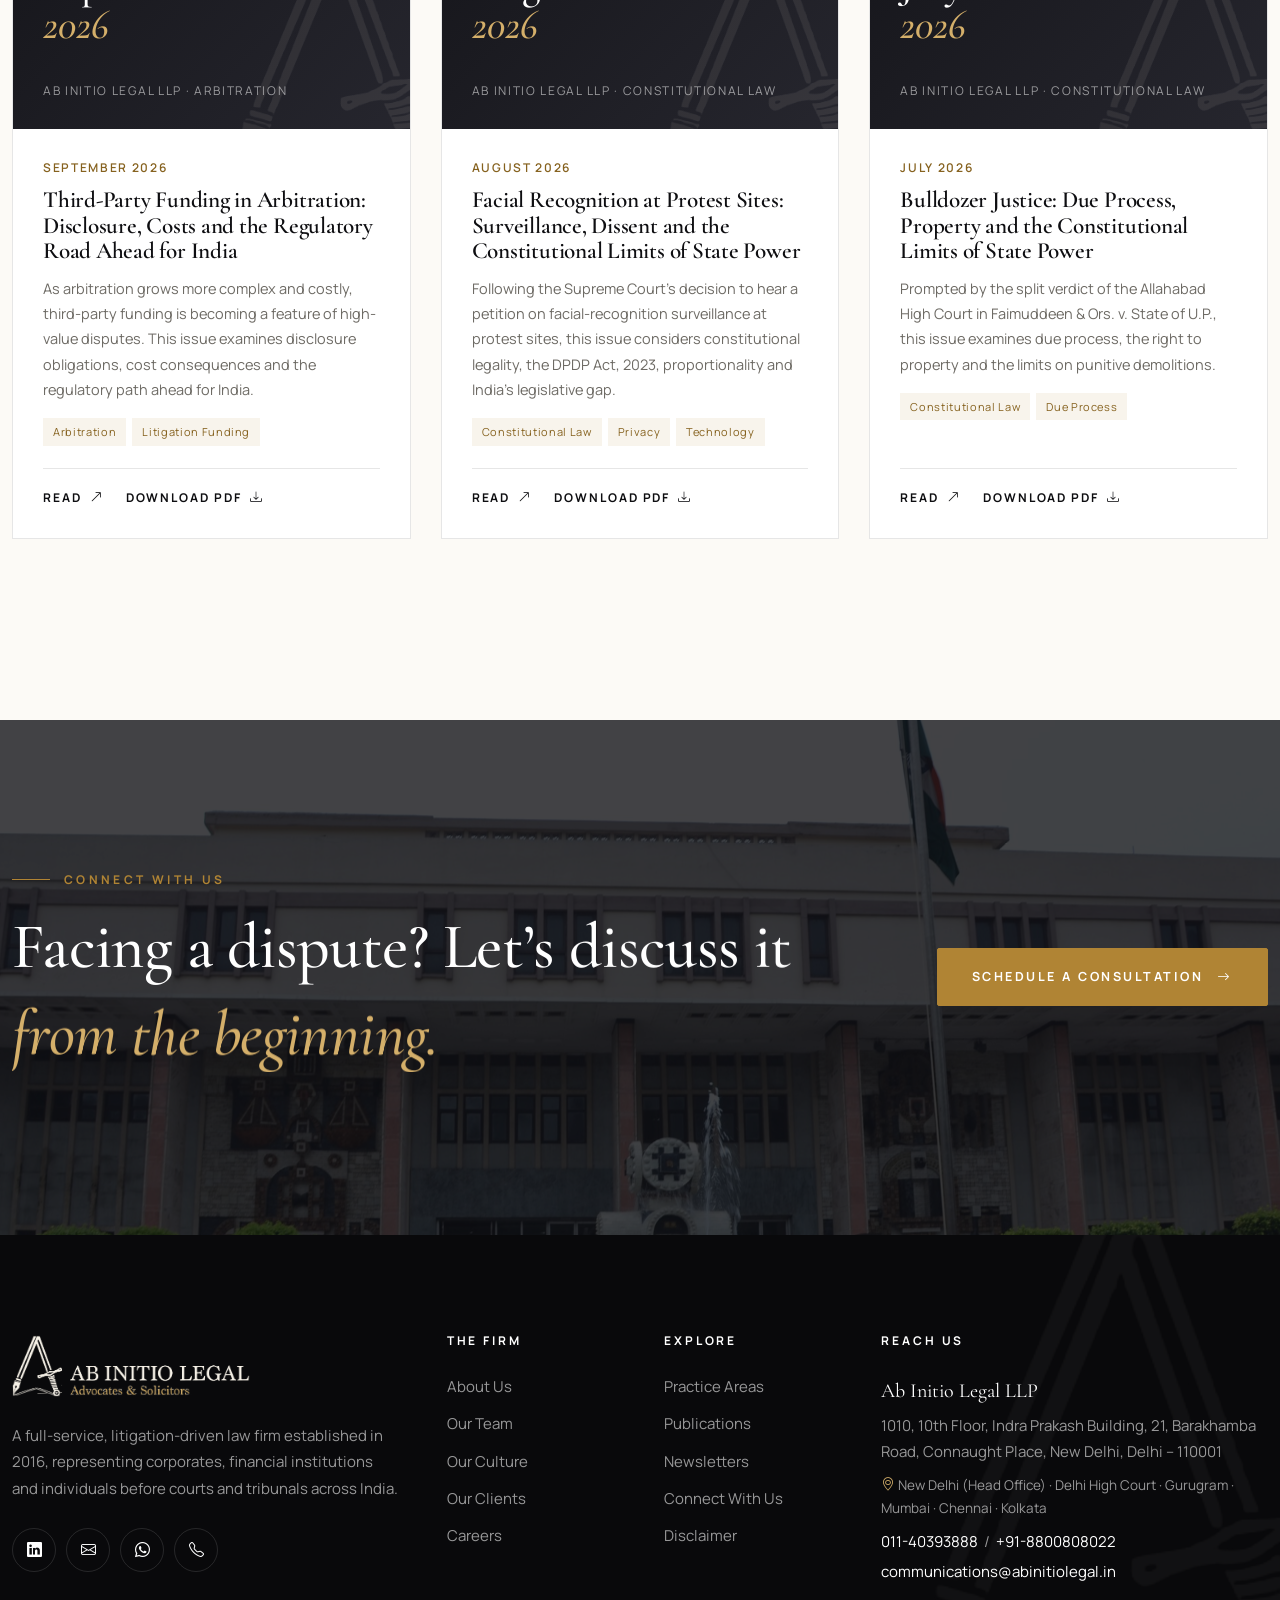
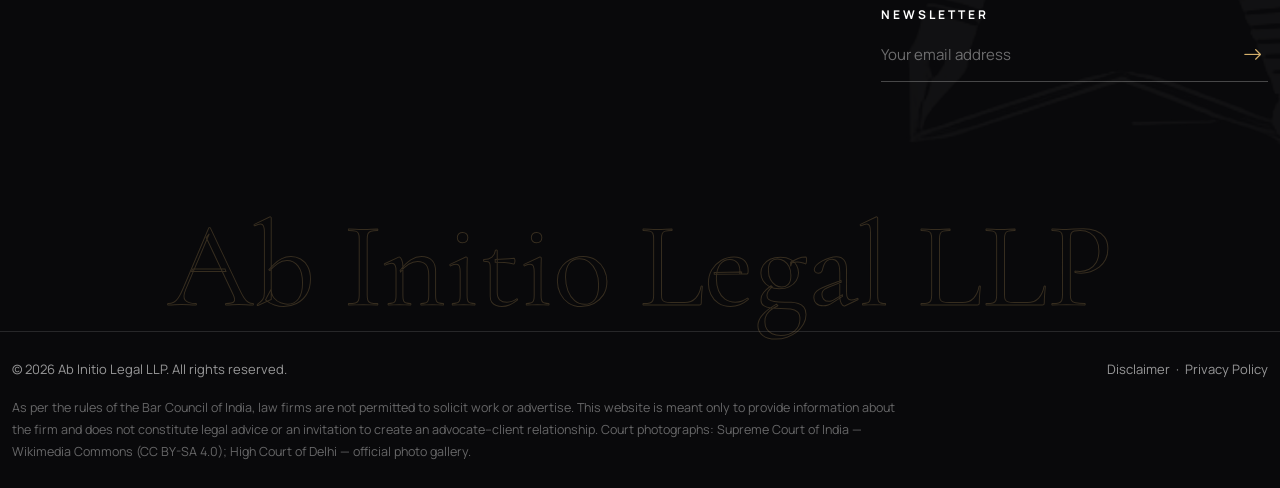
==== commit 6b8d6e44: "updated" ====
--- a/index.html
+++ b/index.html
@@ -7,7 +7,7 @@
   <meta name="description" content="Ab Initio Legal LLP is a full-service, litigation-driven law firm in New Delhi, established in 2016 — dispute resolution, commercial litigation, arbitration, insolvency, white-collar crime and SLPs before the Supreme Court of India.">
   <meta name="theme-color" content="#0e0e11">
   <meta property="og:title" content="Ab Initio Legal LLP — Advocates &amp; Solicitors">
-  <meta property="og:description" content="Trust. Timely & Prompt Execution. Transparency. A litigation-driven law firm in New Delhi.">
+  <meta property="og:description" content="Trust. Timely and Prompt Execution. Transparency. A litigation-driven law firm in New Delhi.">
   <meta property="og:image" content="assets/img/hero/supreme-court-of-india.jpg">
   <link rel="icon" href="favicon.ico">
   <link rel="icon" type="image/png" href="assets/img/brand/favicon.png">
@@ -102,7 +102,7 @@
           </div>
           <div class="ts-item" data-stagger-item>
             <span class="num">T — 02</span>
-            <h3>Timely &amp; Prompt Execution</h3>
+            <h3>Timely and Prompt Execution</h3>
             <p>Swift, strategic action — from urgent injunctions to strict IBC timelines.</p>
           </div>
           <div class="ts-item" data-stagger-item>
@@ -110,6 +110,32 @@
             <h3>Transparency</h3>
             <p>Clear advice and flexible billing — retainer, hourly or fixed fee — with predictable costs.</p>
           </div>
+        </div>
+      </div>
+    </section>
+
+    <!-- ============ WHO WE HELP ============ -->
+    <section class="section-sm bg-ivory">
+      <div class="container-xl">
+        <div class="text-center mb-5">
+          <div class="eyebrow center" data-reveal>How We Can Help</div>
+          <h2 class="section-title" data-split>Legal support for <em>businesses and individuals.</em></h2>
+        </div>
+        <div class="help-grid" data-stagger>
+          <a class="help-card" href="practice-areas.html" data-stagger-item>
+            <i class="bi bi-buildings"></i>
+            <h3>For Businesses &amp; Institutions</h3>
+            <p>Companies, start-ups, banks and financial institutions facing commercial disputes, insolvency proceedings, arbitration or regulatory issues.</p>
+            <ul><li>Commercial &amp; corporate litigation</li><li>Arbitration</li><li>Insolvency (IBC)</li><li>Banking &amp; finance</li></ul>
+            <span class="link-arrow">Explore practice areas <i class="bi bi-arrow-right"></i></span>
+          </a>
+          <a class="help-card" href="contact.html" data-stagger-item>
+            <i class="bi bi-people"></i>
+            <h3>For Individuals &amp; Families</h3>
+            <p>Individuals seeking advice or representation in property, family, consumer, employment or criminal matters, explained in clear and simple terms.</p>
+            <ul><li>Property &amp; RERA</li><li>Family &amp; matrimonial</li><li>Consumer disputes</li><li>Criminal matters &amp; bail</li></ul>
+            <span class="link-arrow">Contact us <i class="bi bi-arrow-right"></i></span>
+          </a>
         </div>
       </div>
     </section>
@@ -135,7 +161,7 @@
             <h2 class="section-title mb-0" data-split>Headquartered in New Delhi, <em>serving clients across India.</em></h2>
           </div>
           <div class="col-lg-5">
-            <p class="lead-text" data-reveal>From our head office at Indraprakash Building, Barakhamba Road, and our associate offices, we represent clients before the Supreme Court, High Courts and tribunals throughout the country.</p>
+            <p class="lead-text" data-reveal>From our head office at Indra Prakash Building, Barakhamba Road, Connaught Place, and our associate offices, we represent clients before the Supreme Court, High Courts and tribunals throughout the country.</p>
           </div>
         </div>
         <div class="offices-grid" data-offices data-stagger></div>
@@ -173,7 +199,7 @@
             <h2 class="section-title mb-0" data-split>A consistent, <em>results-driven</em> courtroom presence.</h2>
           </div>
           <div class="col-lg-6">
-            <p class="lead-text" data-reveal>Over 410 appearances before the Supreme Court, High Courts, Commercial Courts, NCLT/NCLAT, Consumer Forums, RERA, Labour Courts and Arbitral Tribunals, including institutional arbitrations before DIAC.</p>
+            <p class="lead-text" data-reveal>More than 410 court appearances before the Supreme Court, High Courts, Commercial Courts, NCLT/NCLAT, Consumer Forums, RERA, Labour Courts and Arbitral Tribunals, including institutional arbitrations before DIAC.</p>
           </div>
         </div>
         <div class="review-grid" data-stagger>
--- a/assets/css/style.css
+++ b/assets/css/style.css
@@ -713,7 +713,7 @@
 @media (max-height: 780px) and (min-width: 768px) { .hero__tagline { margin: -4px 0 16px; } }
 
 /* Offices */
-.offices-grid { display: grid; grid-template-columns: repeat(4, minmax(0, 1fr)); gap: 1px; background: var(--line); border: 1px solid var(--line); }
+.offices-grid { display: grid; grid-template-columns: repeat(3, minmax(0, 1fr)); gap: 1px; background: var(--line); border: 1px solid var(--line); }
 .office-card { background: var(--white); padding: 38px 30px 34px; position: relative; transition: background .5s var(--ease); }
 .office-card:hover { background: var(--ivory); }
 .office-card > i { font-size: 1.6rem; color: var(--gold); }
@@ -749,3 +749,18 @@
 .contact-firm { margin-top: 26px; padding-left: 18px; border-left: 2px solid var(--gold); }
 .contact-firm strong { display: block; font-family: var(--f-display); font-size: 1.7rem; font-weight: 600; color: var(--ink); line-height: 1.2; }
 .contact-firm span { font-size: 11.5px; font-weight: 700; letter-spacing: .2em; text-transform: uppercase; color: var(--gold); }
+
+/* Who we help (business / individual) */
+.help-grid { display: grid; grid-template-columns: repeat(2, minmax(0, 1fr)); gap: 30px; }
+.help-card { display: flex; flex-direction: column; background: var(--white); border: 1px solid var(--line); padding: 44px 42px 38px; color: var(--ink-soft); transition: transform .6s var(--ease), box-shadow .6s var(--ease), border-color .5s; }
+.help-card:hover { transform: translateY(-6px); box-shadow: 0 40px 70px rgba(14,14,17,.08); border-color: var(--gold); color: var(--ink-soft); }
+.help-card > i { font-size: 2rem; color: var(--gold); }
+.help-card h3 { font-size: 2rem; margin: 18px 0 12px; }
+.help-card p { color: var(--muted); }
+.help-card ul { list-style: none; padding: 0; margin: 4px 0 26px; display: grid; grid-template-columns: repeat(2, minmax(0, 1fr)); gap: 8px 20px; }
+.help-card li { font-family: var(--f-display); font-size: 1.1rem; color: var(--ink); padding-left: 20px; position: relative; }
+.help-card li::before { content: ""; position: absolute; left: 2px; top: 10px; width: 7px; height: 7px; border: 1px solid var(--gold); transform: rotate(45deg); }
+.help-card .link-arrow { margin-top: auto; align-self: flex-start; }
+@media (max-width: 767.98px) { .help-grid { grid-template-columns: minmax(0, 1fr); } .help-card { padding: 32px 26px; } .help-card ul { grid-template-columns: minmax(0, 1fr); } }
+.office-card__dir { display: inline-flex; gap: 6px; align-items: center; margin-top: 14px; font-size: 11.5px; font-weight: 700; letter-spacing: .16em; text-transform: uppercase; color: var(--gold-light); }
+.office-card__dir:hover { color: var(--white); }
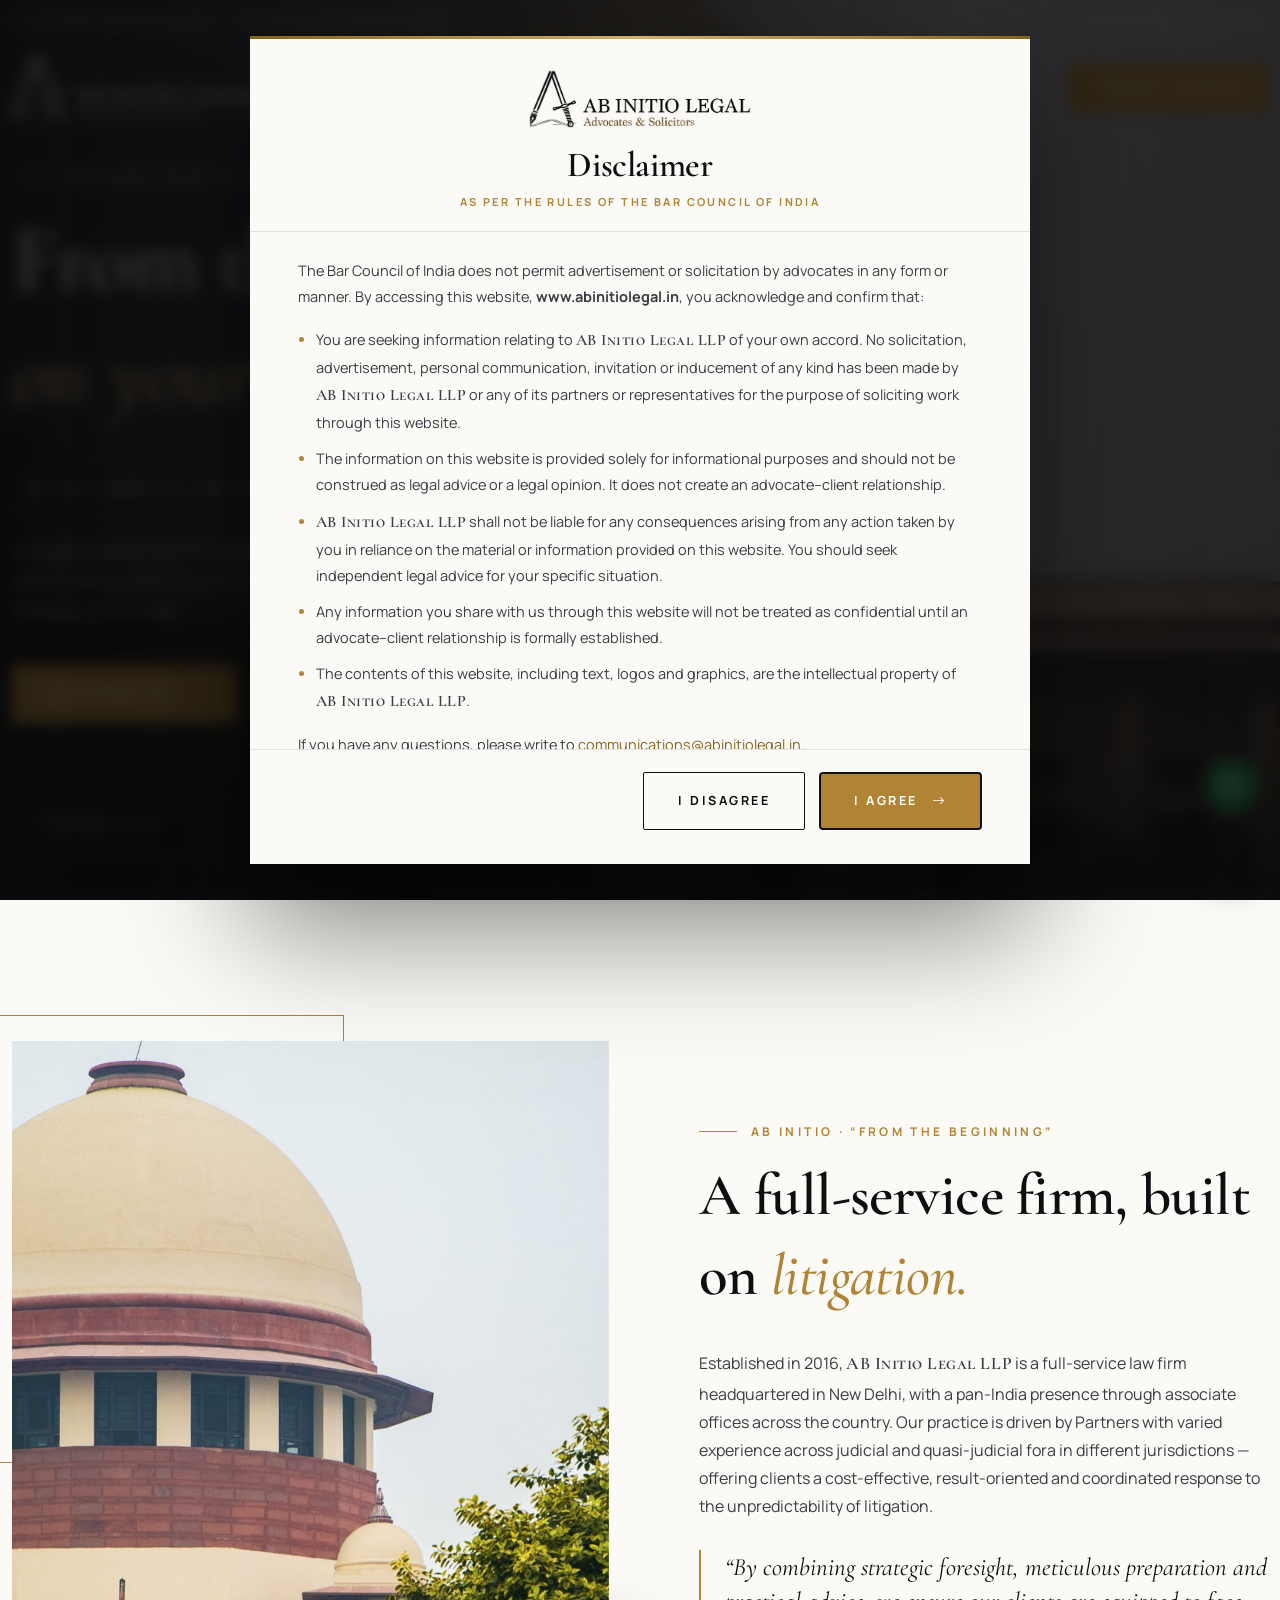
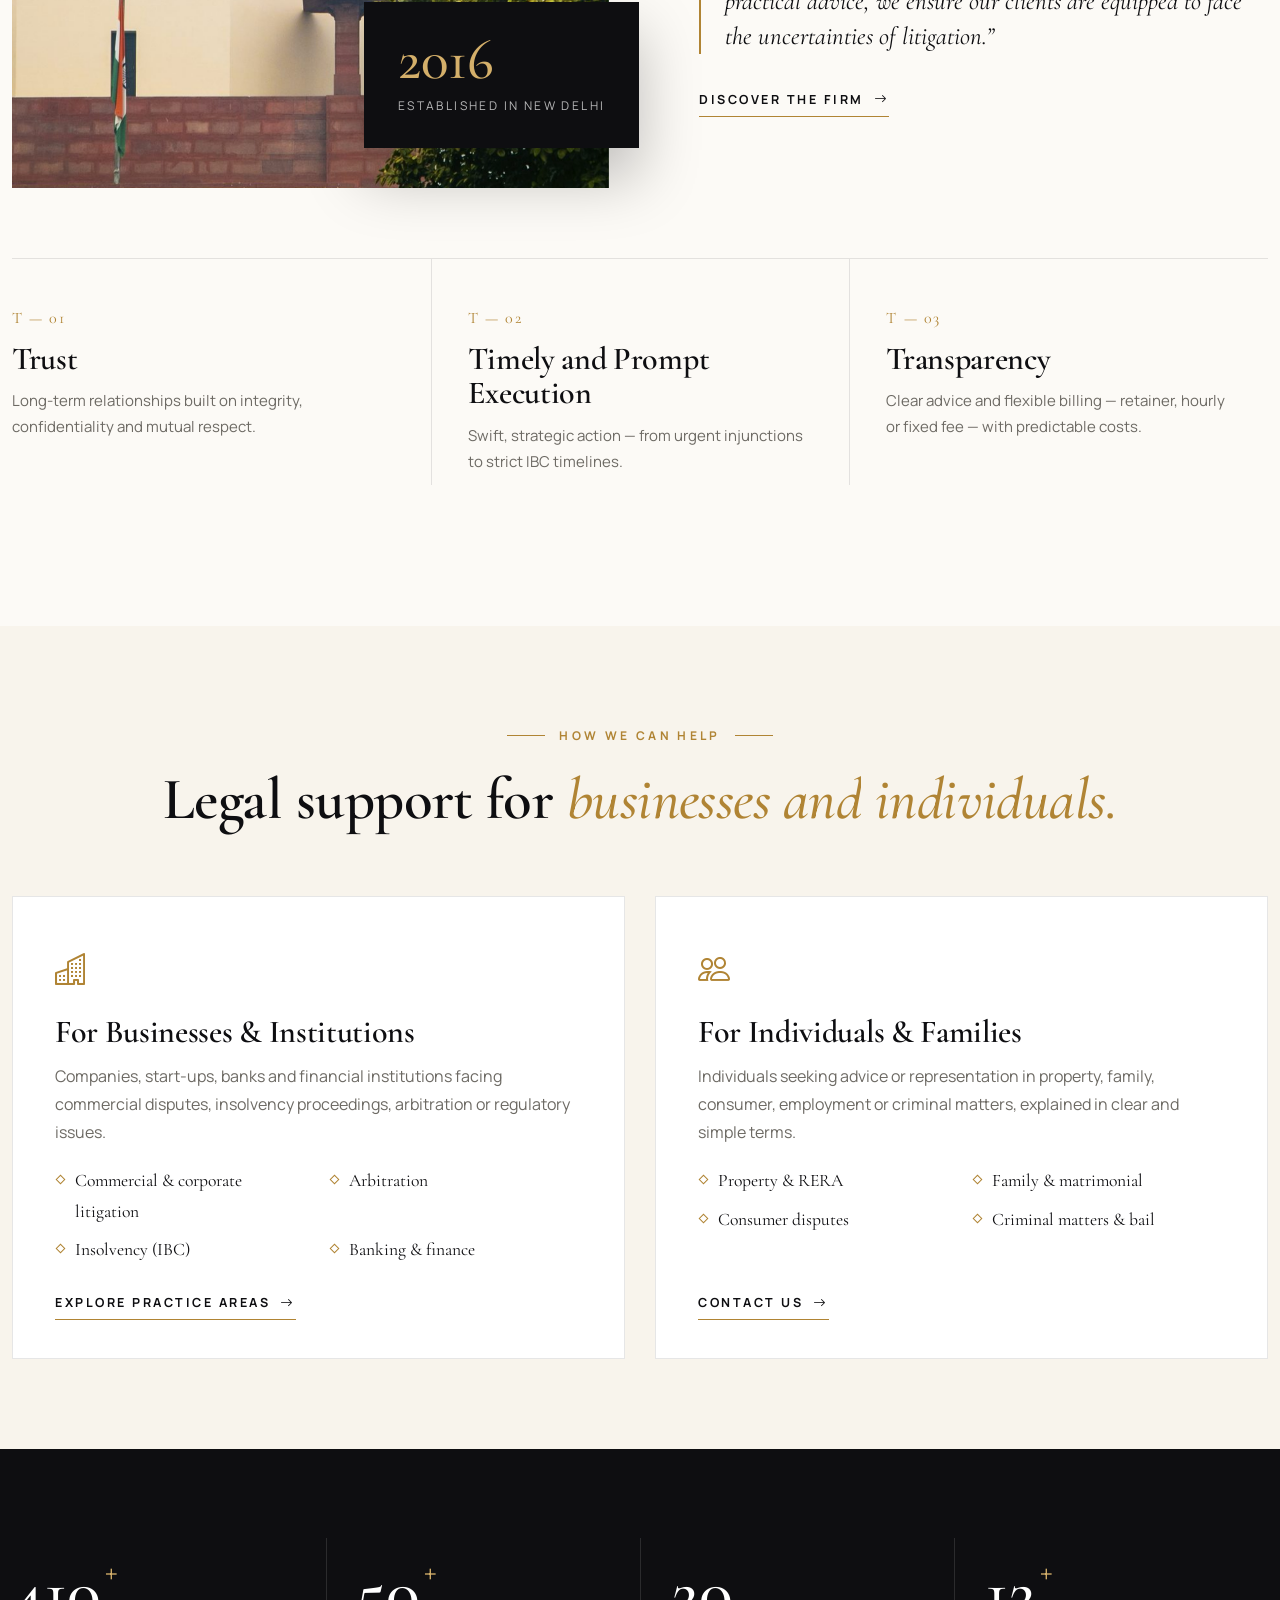
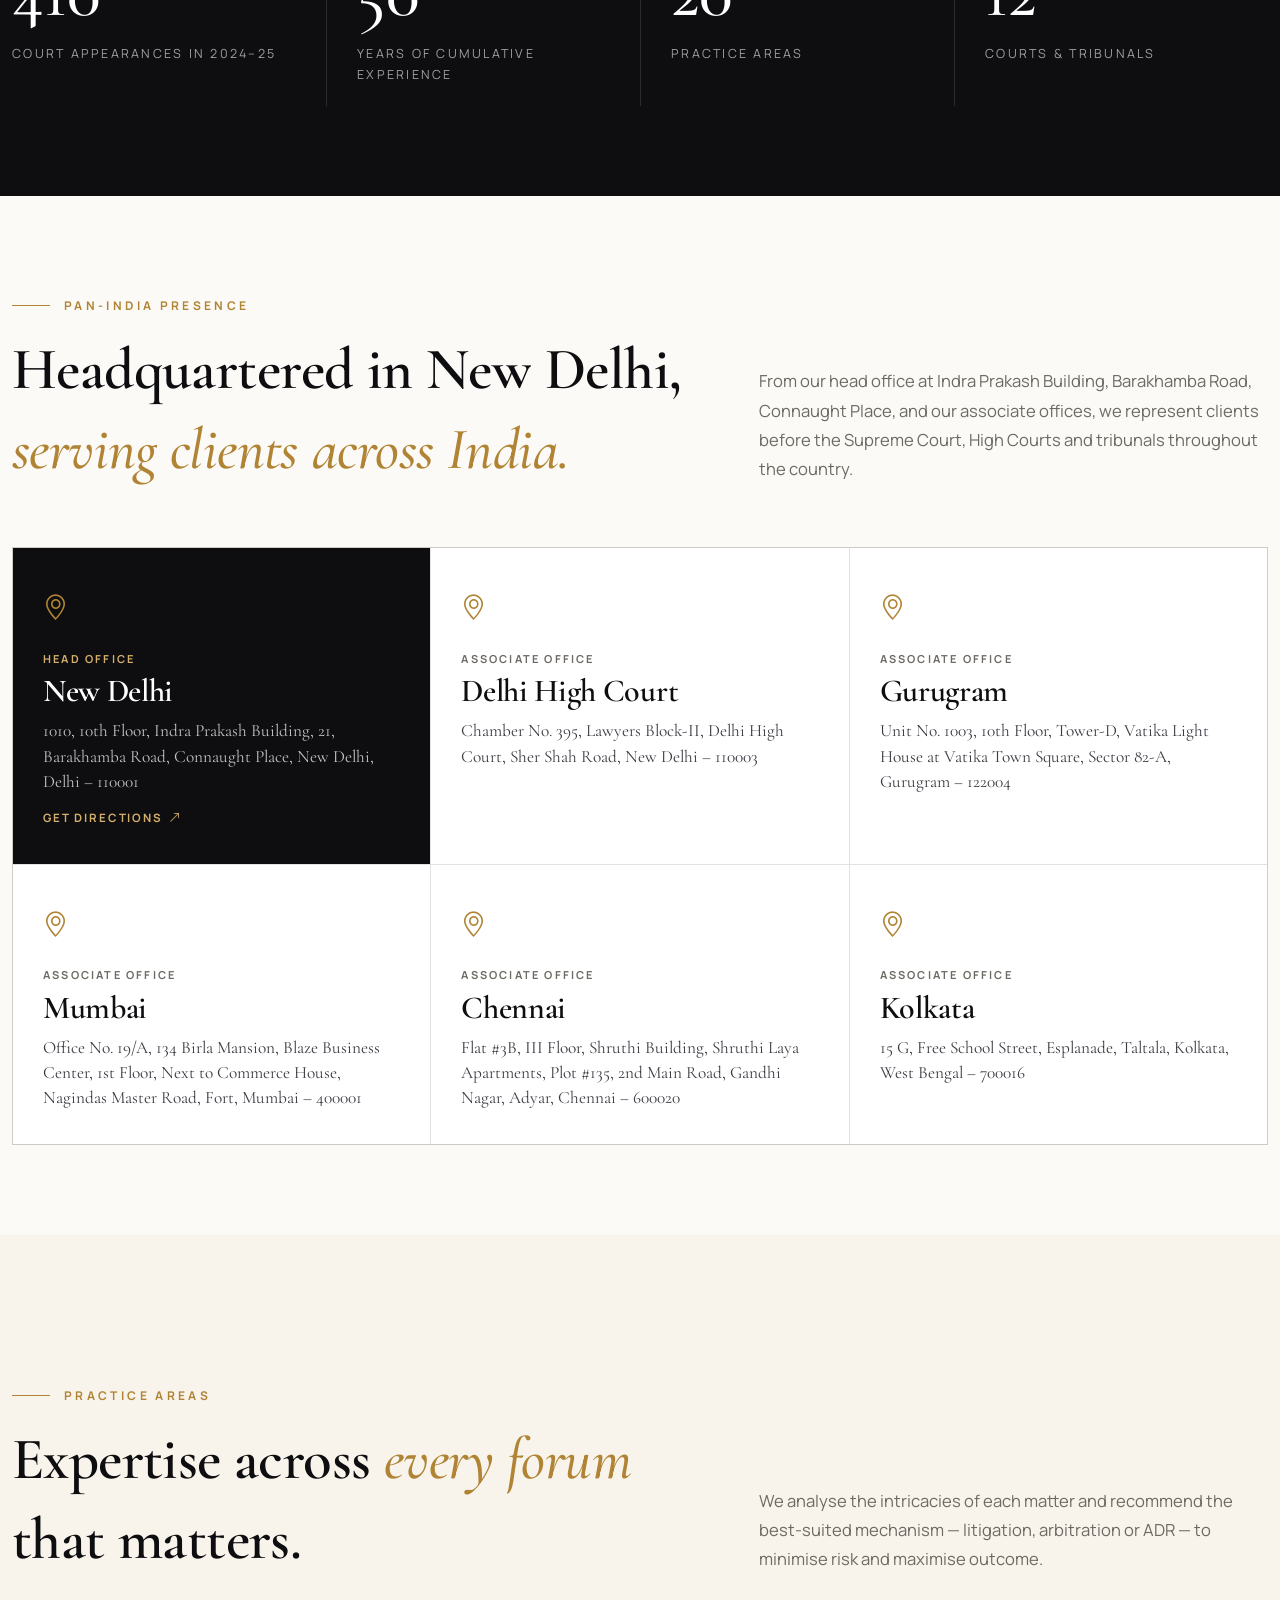
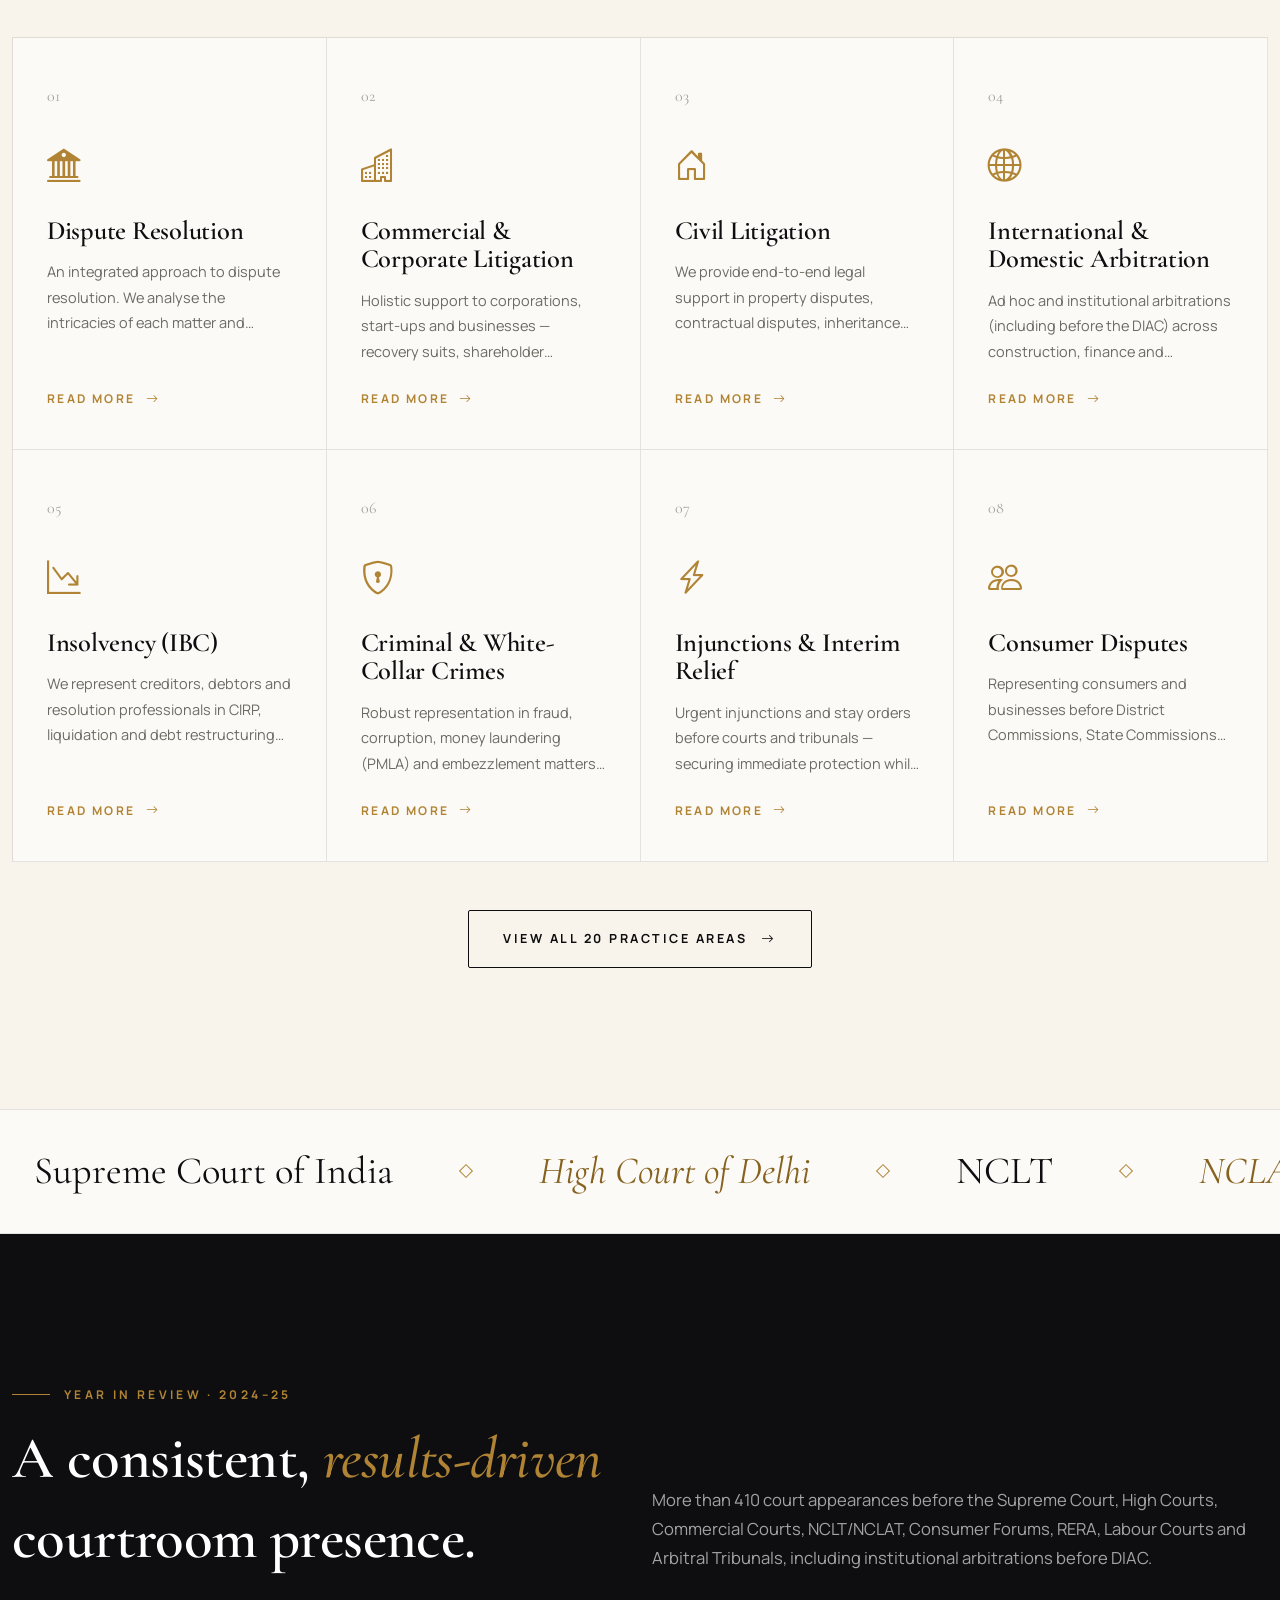
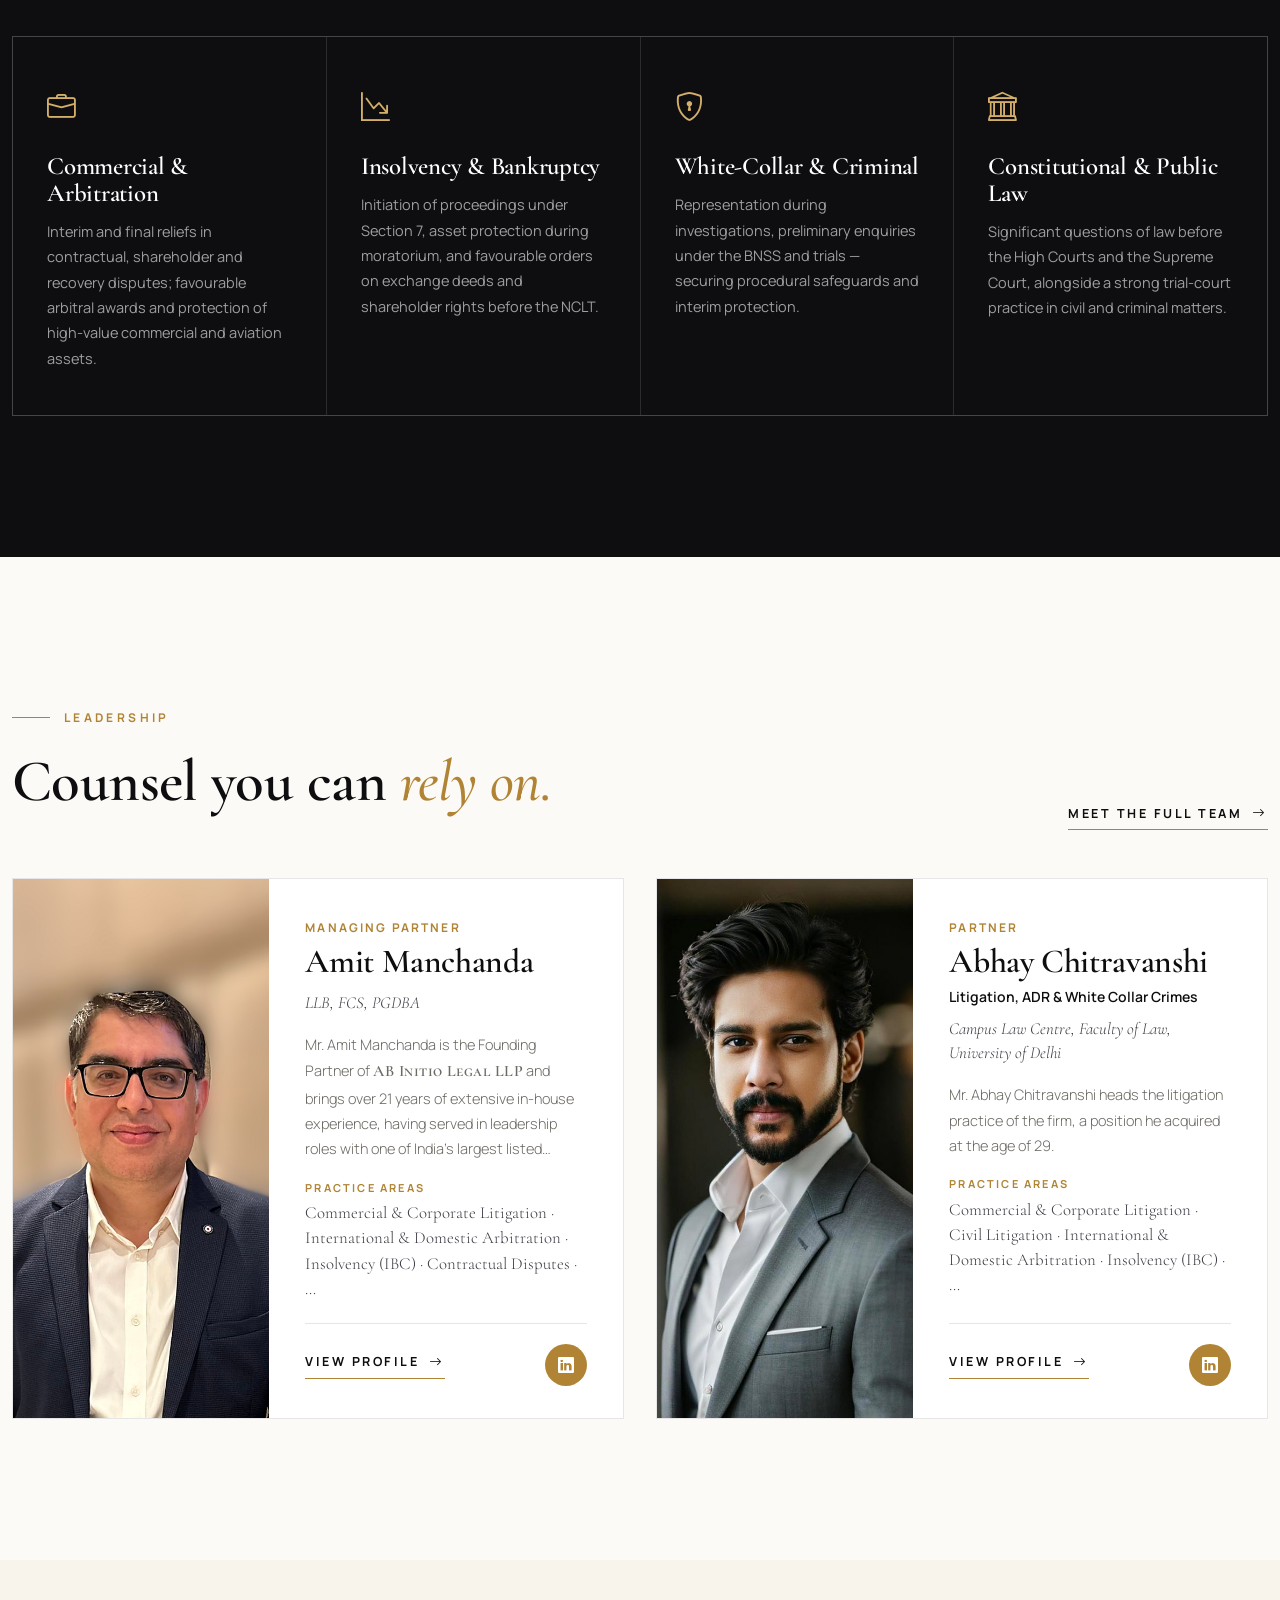
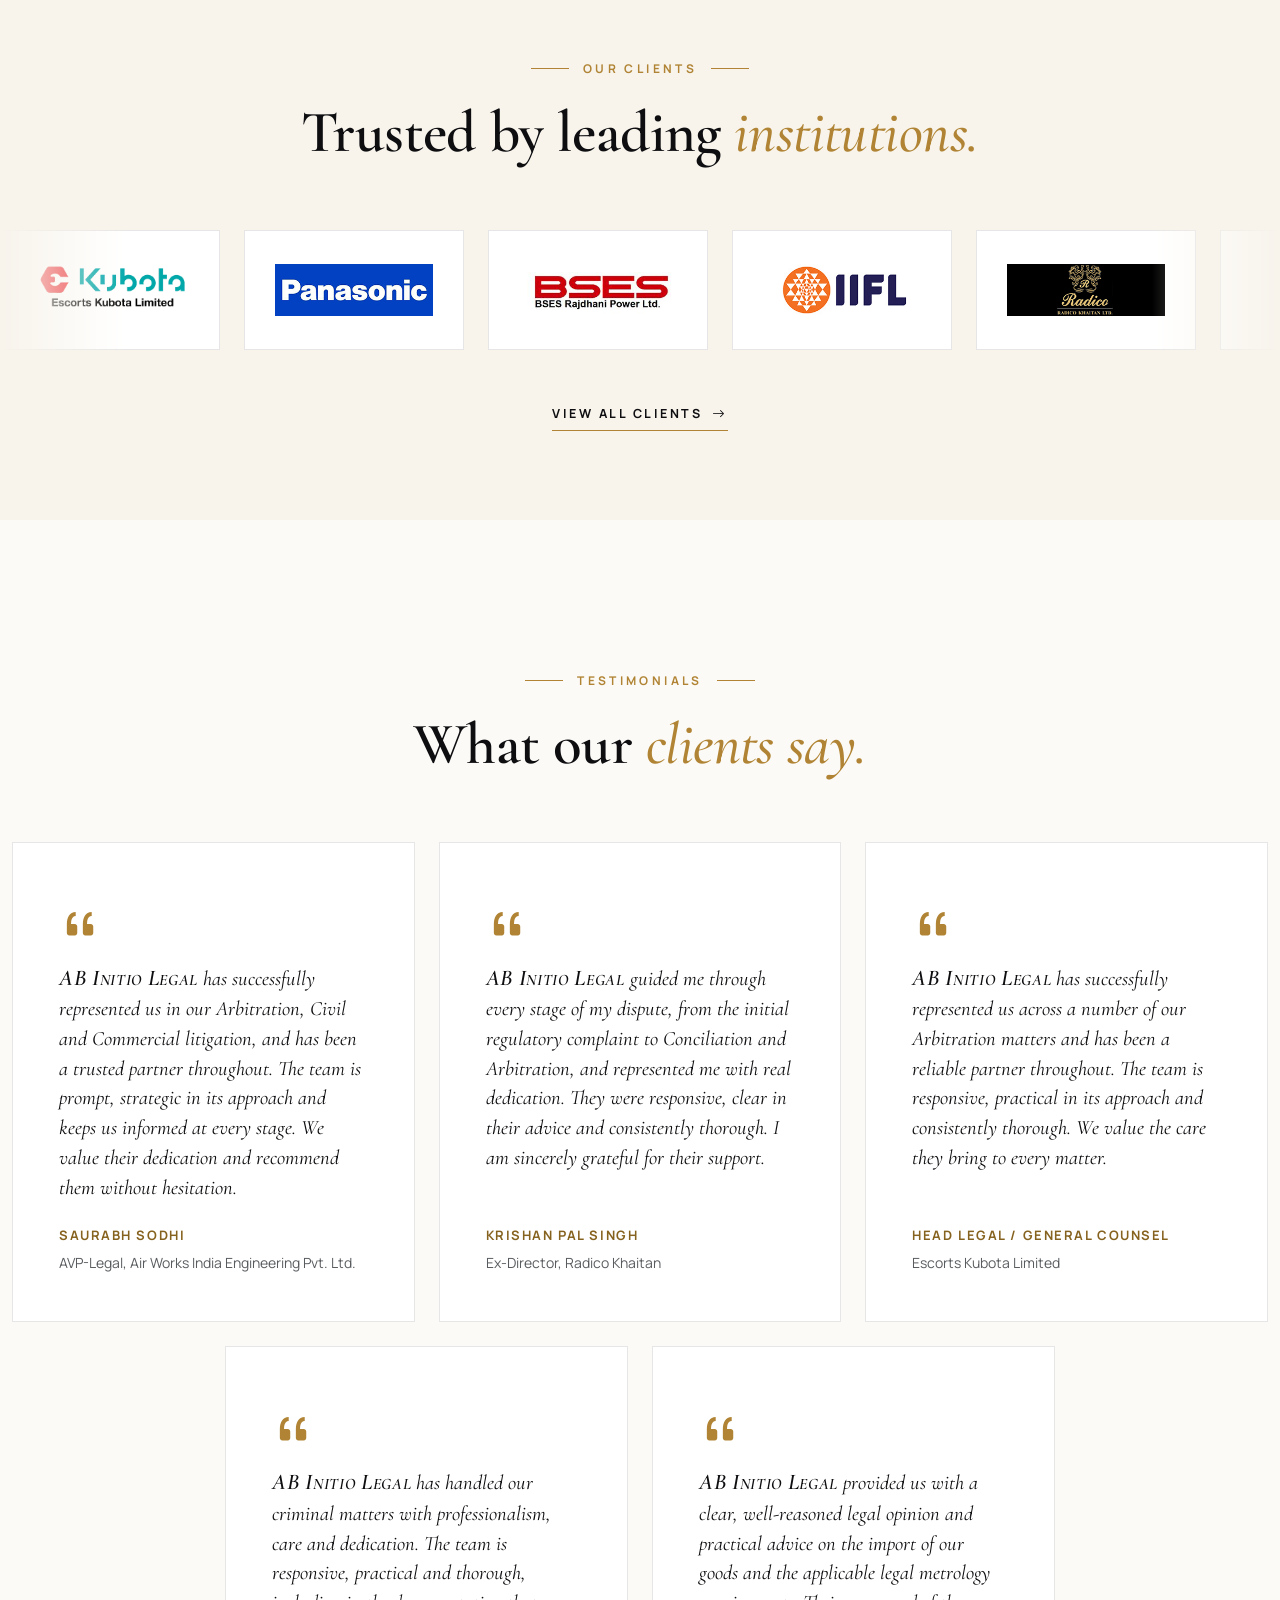
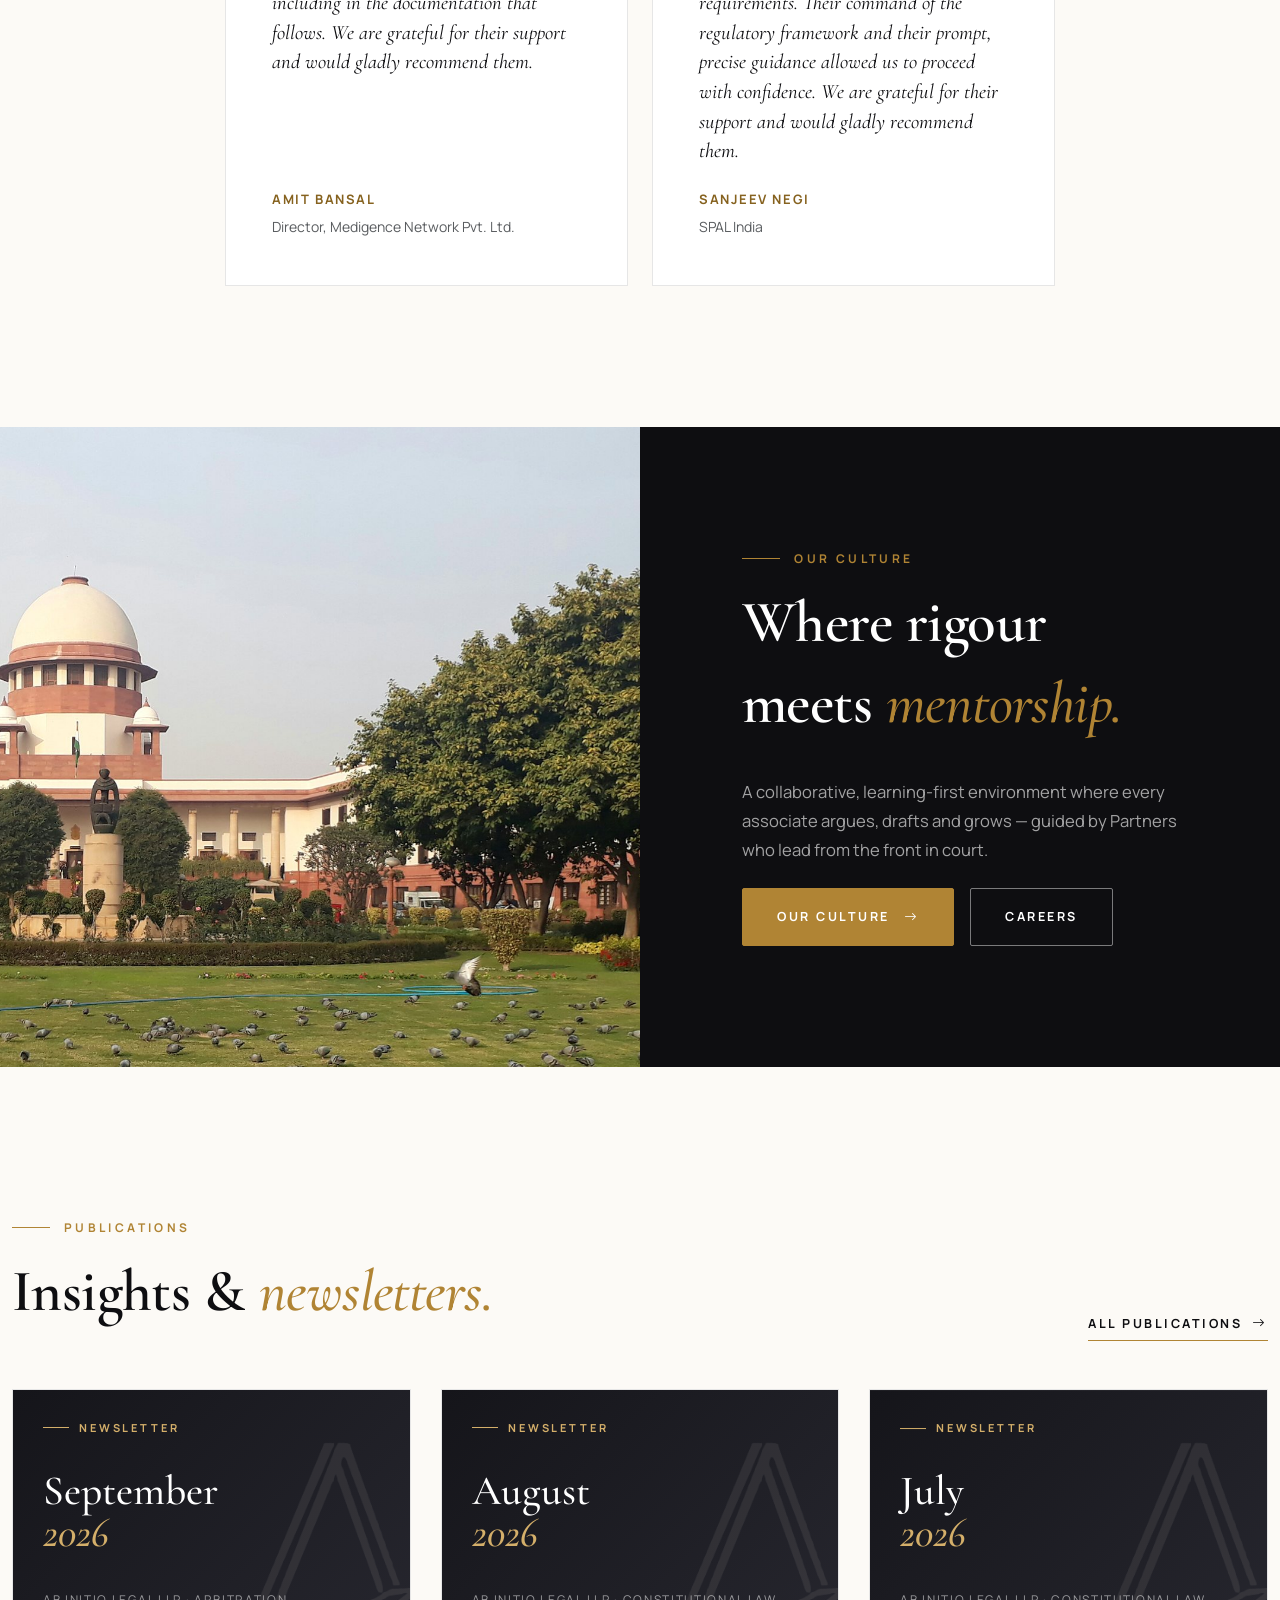
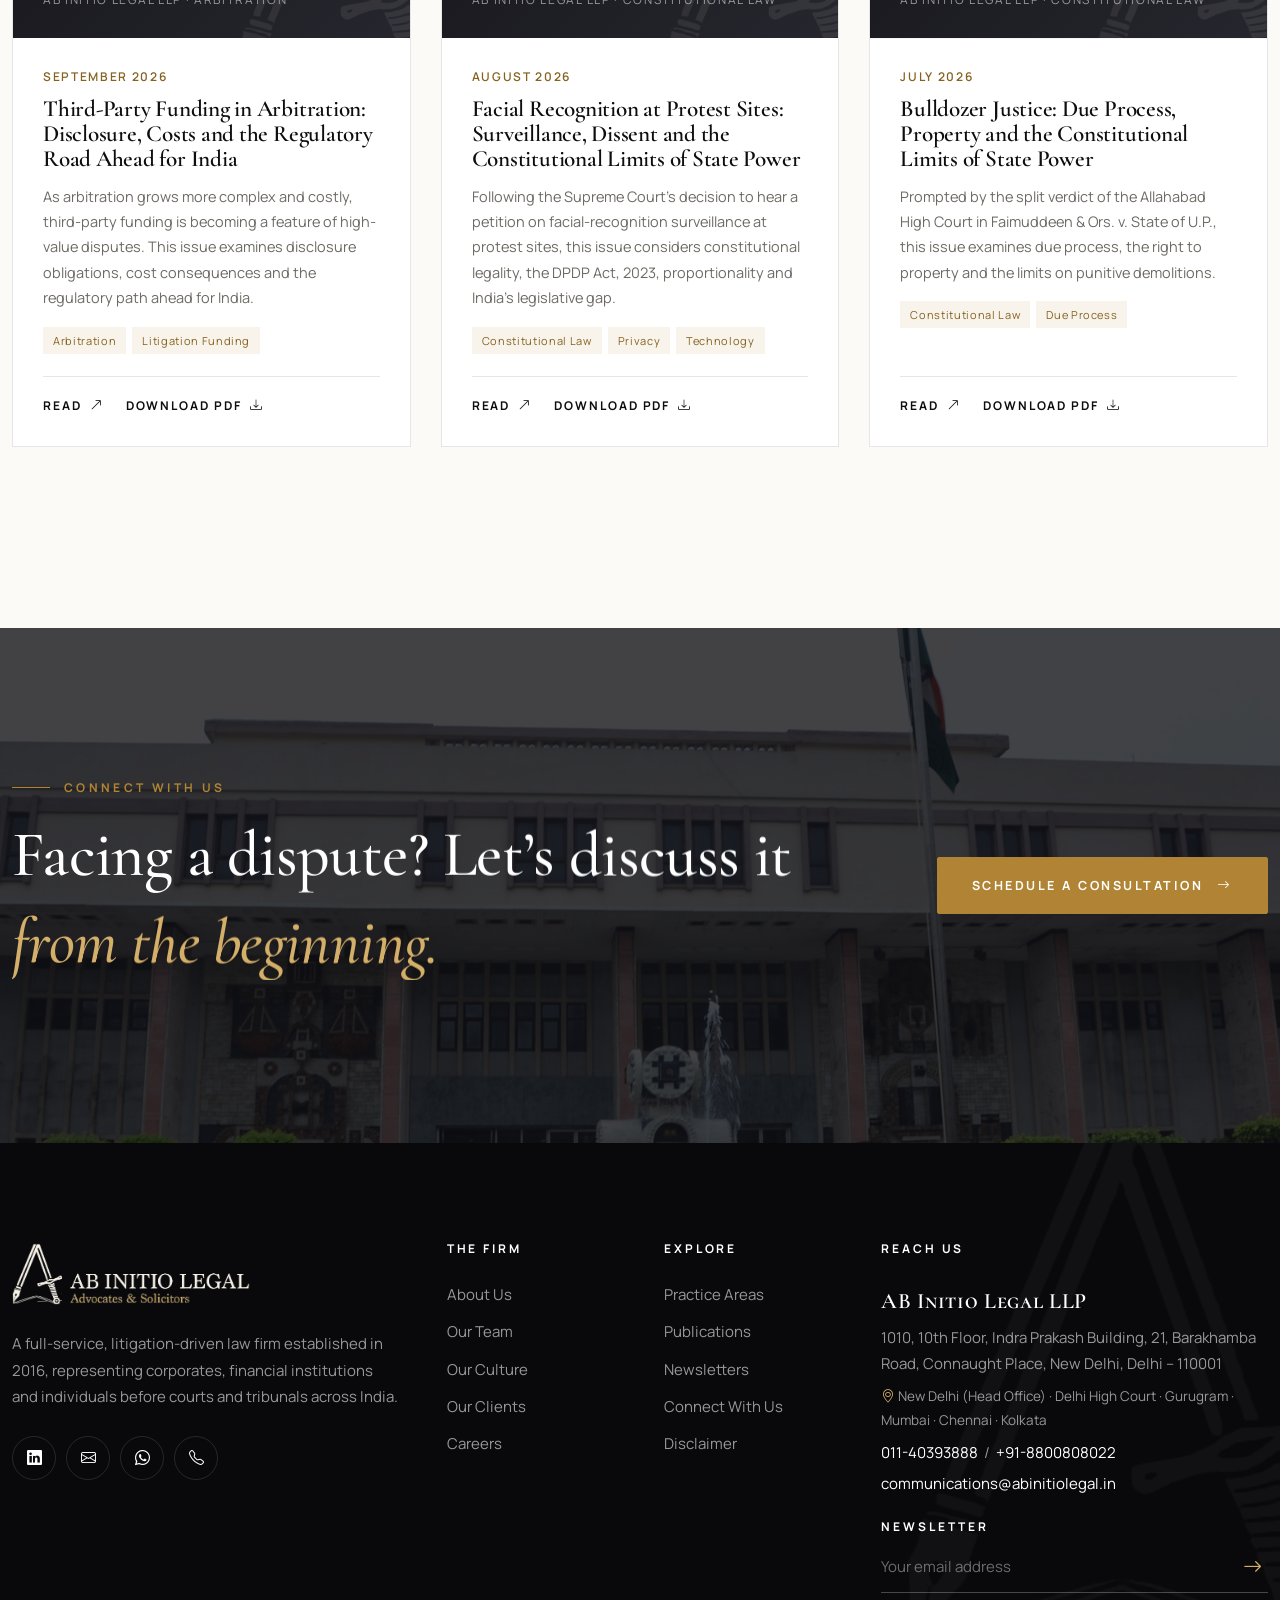
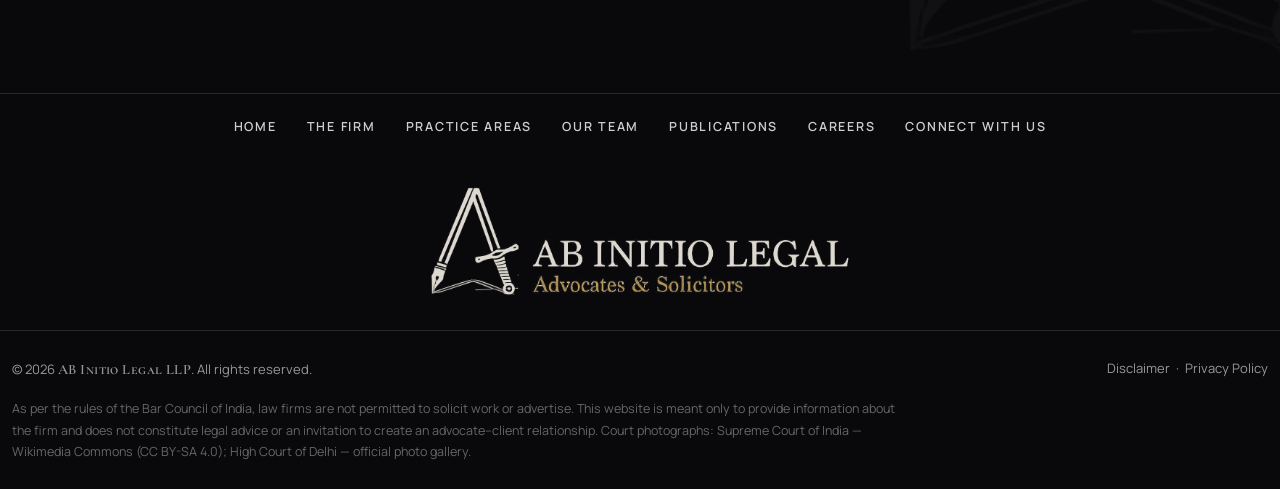
==== commit 7dfbce41: "yes updated" ====
--- a/index.html
+++ b/index.html
@@ -255,9 +255,20 @@
       <div class="text-center mt-5" data-reveal><a class="link-arrow" href="clients.html">View all clients <i class="bi bi-arrow-right"></i></a></div>
     </section>
 
+    <!-- ============ TESTIMONIALS ============ -->
+    <section class="section" id="testimonials">
+      <div class="container-xl">
+        <div class="text-center mb-5">
+          <div class="eyebrow center" data-reveal>Testimonials</div>
+          <h2 class="section-title" data-split>What our <em>clients say.</em></h2>
+        </div>
+        <div class="row g-4 justify-content-center" id="testimonialsList" data-stagger></div>
+      </div>
+    </section>
+
     <!-- ============ CULTURE SPLIT ============ -->
     <section class="split bg-ink">
-      <div class="split__img"><img src="assets/img/banners/delhi-high-court-fountain.jpg" alt="Fountain at the High Court of Delhi" data-parallax="14" loading="lazy"></div>
+      <div class="split__img"><img src="assets/img/banners/supreme-court-lawns.jpg" alt="The Supreme Court of India and its lawns" data-parallax="14" loading="lazy"></div>
       <div class="split__body">
         <div class="eyebrow" data-reveal>Our Culture</div>
         <h2 class="section-title" data-split>Where rigour meets <em>mentorship.</em></h2>
--- a/assets/css/style.css
+++ b/assets/css/style.css
@@ -764,3 +764,39 @@
 @media (max-width: 767.98px) { .help-grid { grid-template-columns: minmax(0, 1fr); } .help-card { padding: 32px 26px; } .help-card ul { grid-template-columns: minmax(0, 1fr); } }
 .office-card__dir { display: inline-flex; gap: 6px; align-items: center; margin-top: 14px; font-size: 11.5px; font-weight: 700; letter-spacing: .16em; text-transform: uppercase; color: var(--gold-light); }
 .office-card__dir:hover { color: var(--white); }
+
+/* ===== Profile typography: one family, one heading size, one body size (client request) ===== */
+.profile-modal .profile-body { --pf-text: 15px; --pf-head: 17px; --pf-lh: 1.75; }
+.profile-modal .profile-body p,
+.profile-modal .profile-facts dt,
+.profile-modal .profile-facts dd,
+.profile-modal .focus-list li,
+.profile-modal .profile-bullets li { font-family: var(--f-body); font-size: var(--pf-text); line-height: var(--pf-lh); font-weight: 400; font-style: normal; letter-spacing: 0; text-transform: none; color: var(--ink-soft); }
+.profile-modal .profile-facts dt { font-weight: 600; color: var(--ink); padding-top: 11px; }
+.profile-modal .profile-facts dd a { color: var(--gold-dark); }
+.profile-modal .profile-subhead { font-family: var(--f-body); font-size: var(--pf-head); line-height: 1.4; font-weight: 700; letter-spacing: 0; color: var(--ink); margin: 28px 0 10px; }
+.profile-modal .profile-body p { margin-bottom: 12px; }
+.profile-modal .focus-list { columns: 1; }
+.profile-modal .focus-list li, .profile-modal .profile-bullets li { padding: 3px 0 3px 22px; position: relative; break-inside: avoid; }
+.profile-modal .profile-bullets { list-style: none; padding: 0; margin: 0 0 12px; }
+.profile-modal .focus-list li::before, .profile-modal .profile-bullets li::before { content: ""; position: absolute; left: 3px; top: 12px; width: 7px; height: 7px; border: 1px solid var(--gold); transform: rotate(45deg); }
+.profile-modal .team-card__qual { font-family: var(--f-body); font-style: normal; font-size: var(--pf-text); }
+
+/* Footer navigation (repeats the main menu) + logo-form brand */
+.footer-nav { border-top: 1px solid var(--line-light); }
+.footer-nav .container-xl { display: flex; flex-wrap: wrap; justify-content: center; gap: 6px 30px; padding-top: 22px; padding-bottom: 22px; }
+.footer-nav a { font-size: 12.5px; font-weight: 600; letter-spacing: .14em; text-transform: uppercase; color: rgba(255,255,255,.8); }
+.footer-nav a:hover { color: var(--gold-light); }
+.footer-brand { text-align: center; padding: 26px 16px 34px; }
+.footer-brand img { width: min(420px, 80vw); height: auto; opacity: .9; }
+.preloader__mark { width: min(300px, 70vw); }
+.form-note { font-size: 13.5px; color: var(--muted); margin: 0 0 22px; }
+.contact-firm img { height: 64px; width: auto; }
+
+/* Firm name in the form of the logo */
+.firm-name { font-family: var(--f-display); font-variant: small-caps; font-weight: 600; letter-spacing: .03em; font-size: 1.1em; white-space: nowrap; }
+.eyebrow .firm-name, .team-card__role .firm-name, .cover-date .firm-name { font-family: inherit; font-variant: normal; font-size: inherit; letter-spacing: inherit; font-weight: inherit; }
+.testimonial { display: flex; flex-direction: column; }
+.testimonial blockquote { font-size: 1.28rem; margin-bottom: 22px; }
+.testimonial .who { margin-top: auto; }
+.testimonial small { display: block; margin-top: 4px; }
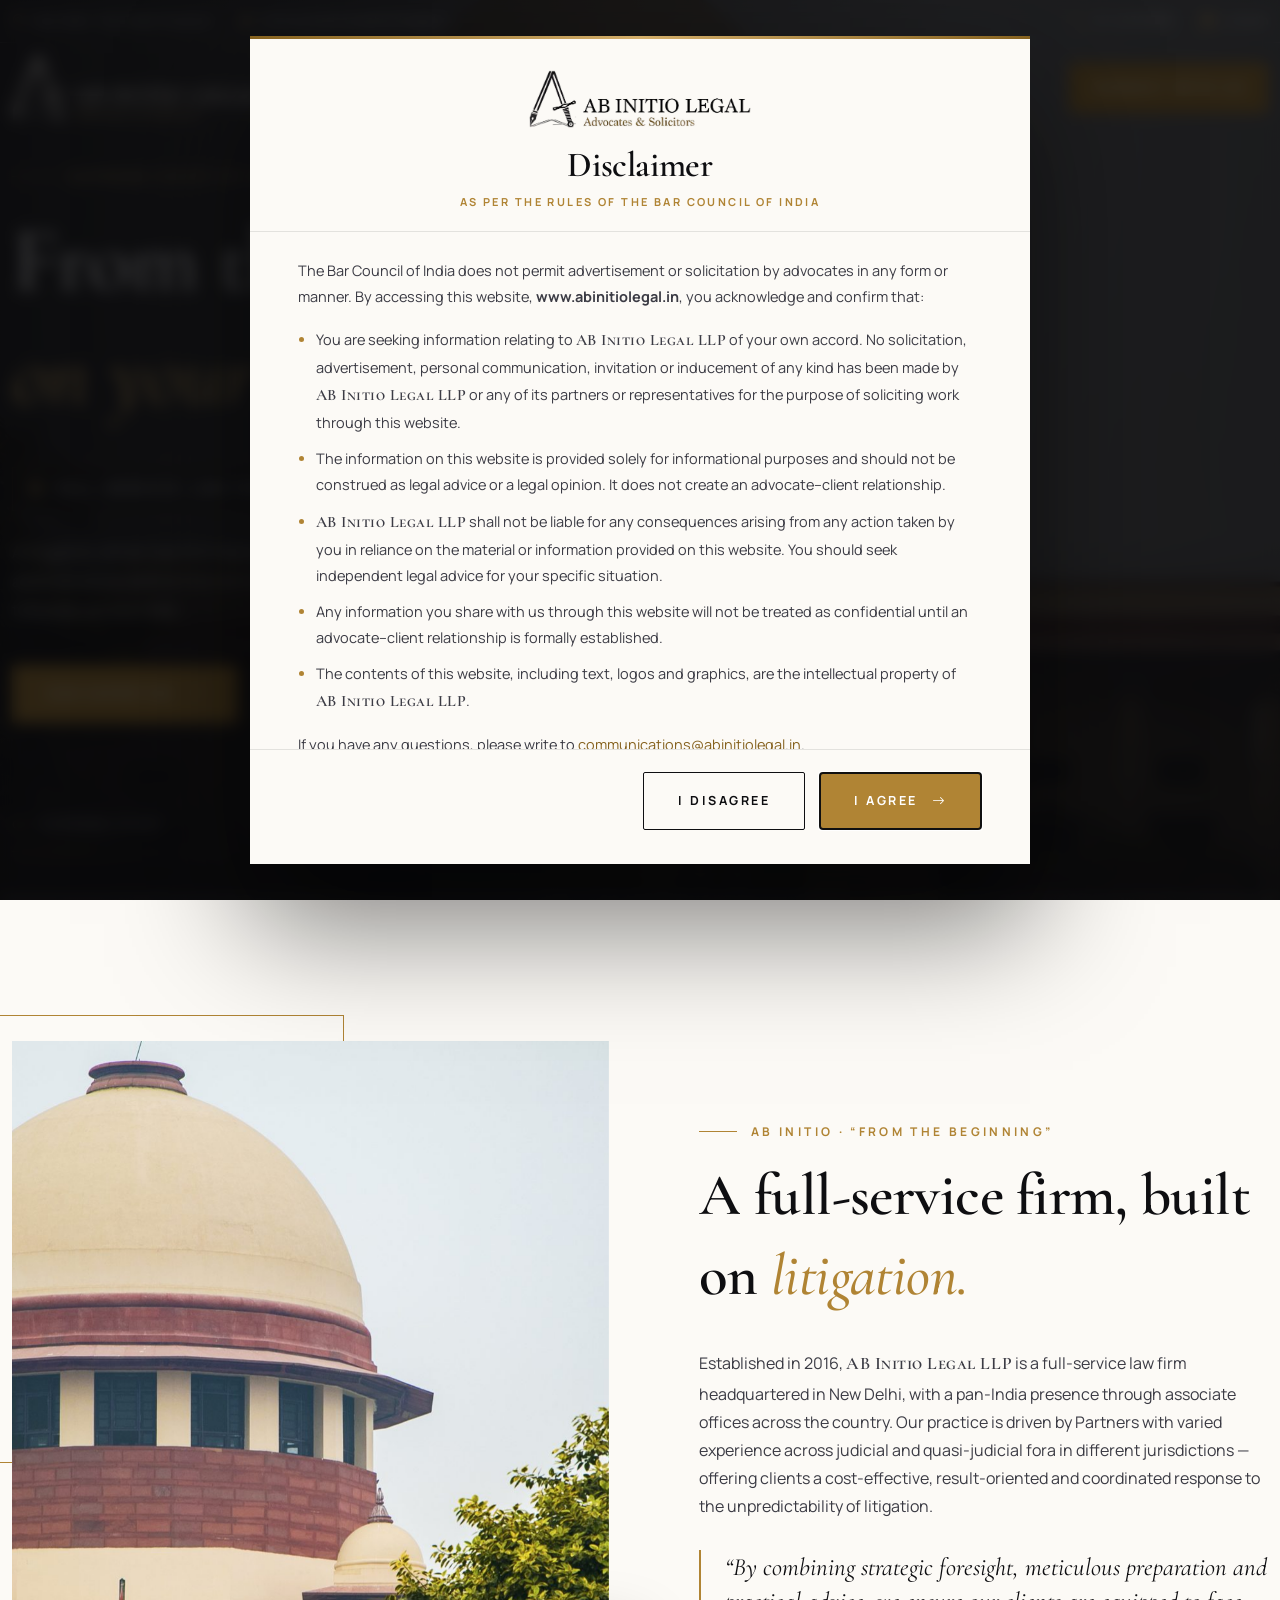
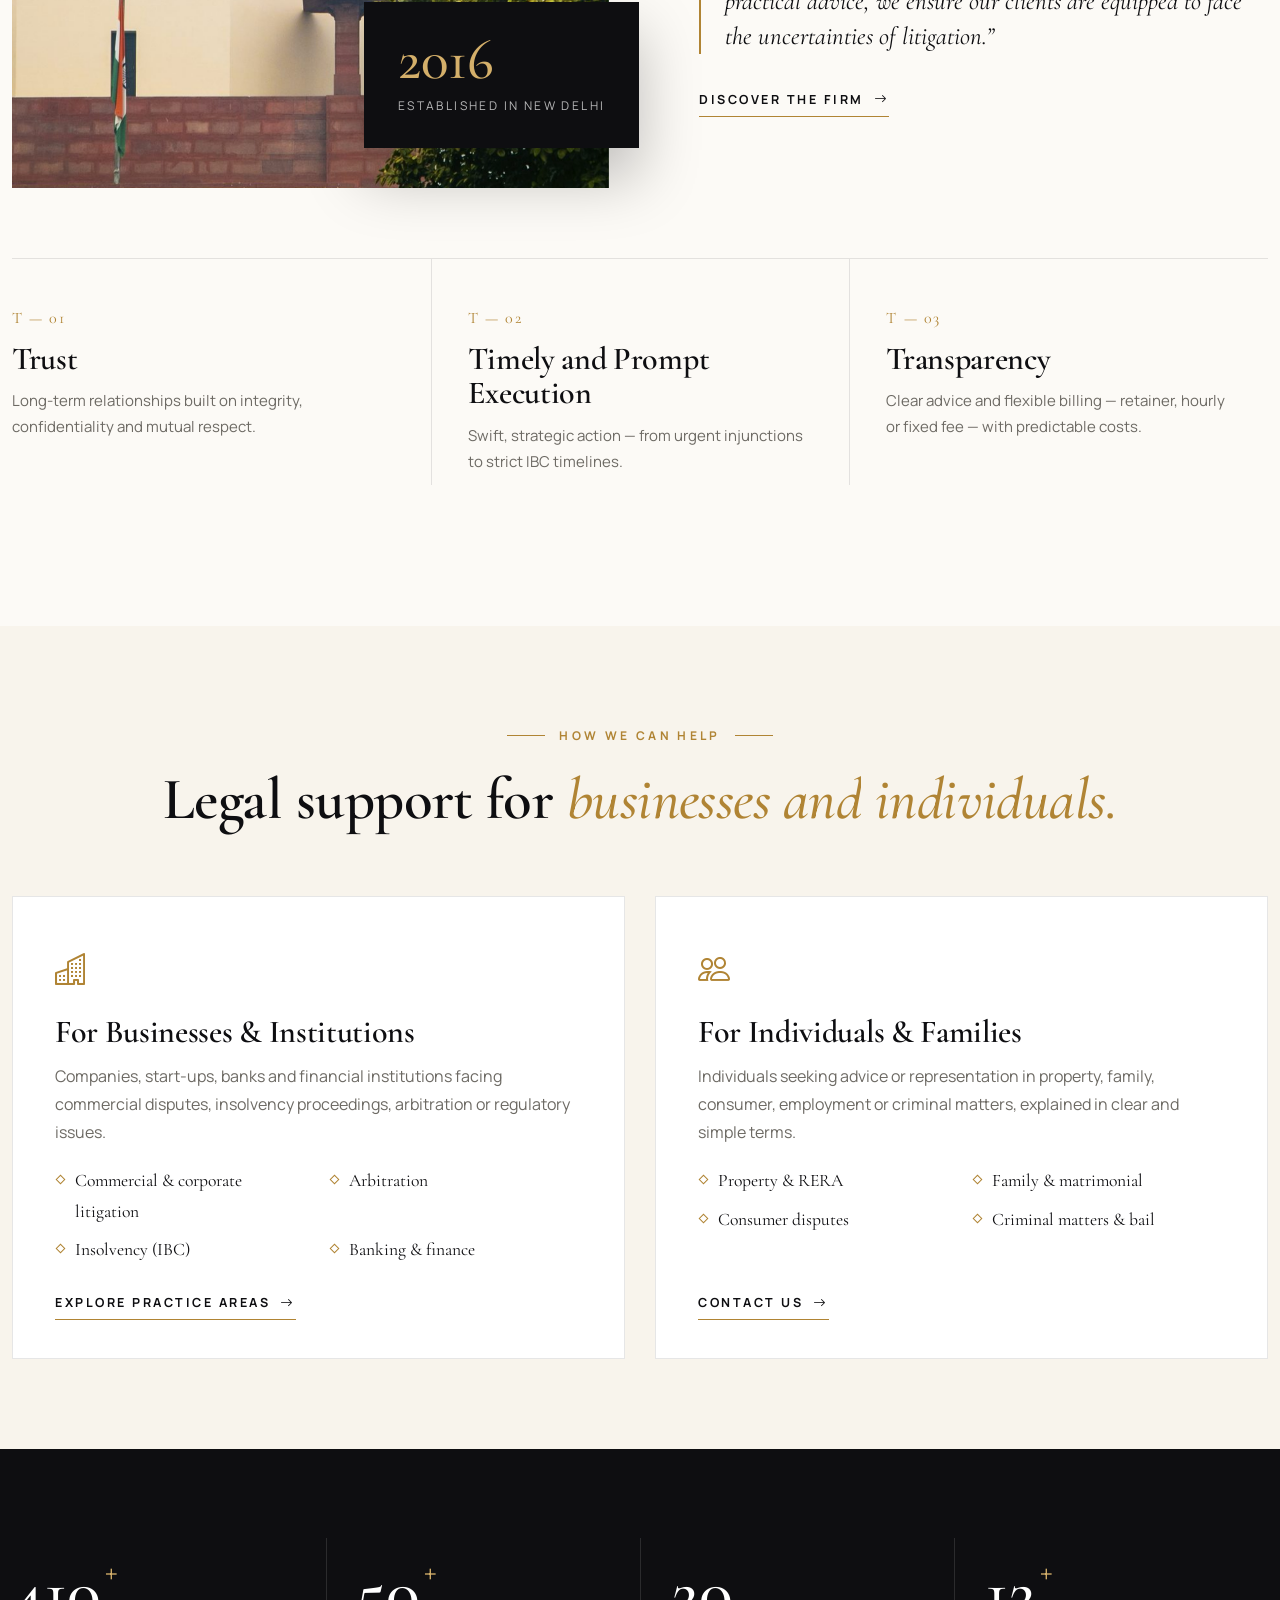
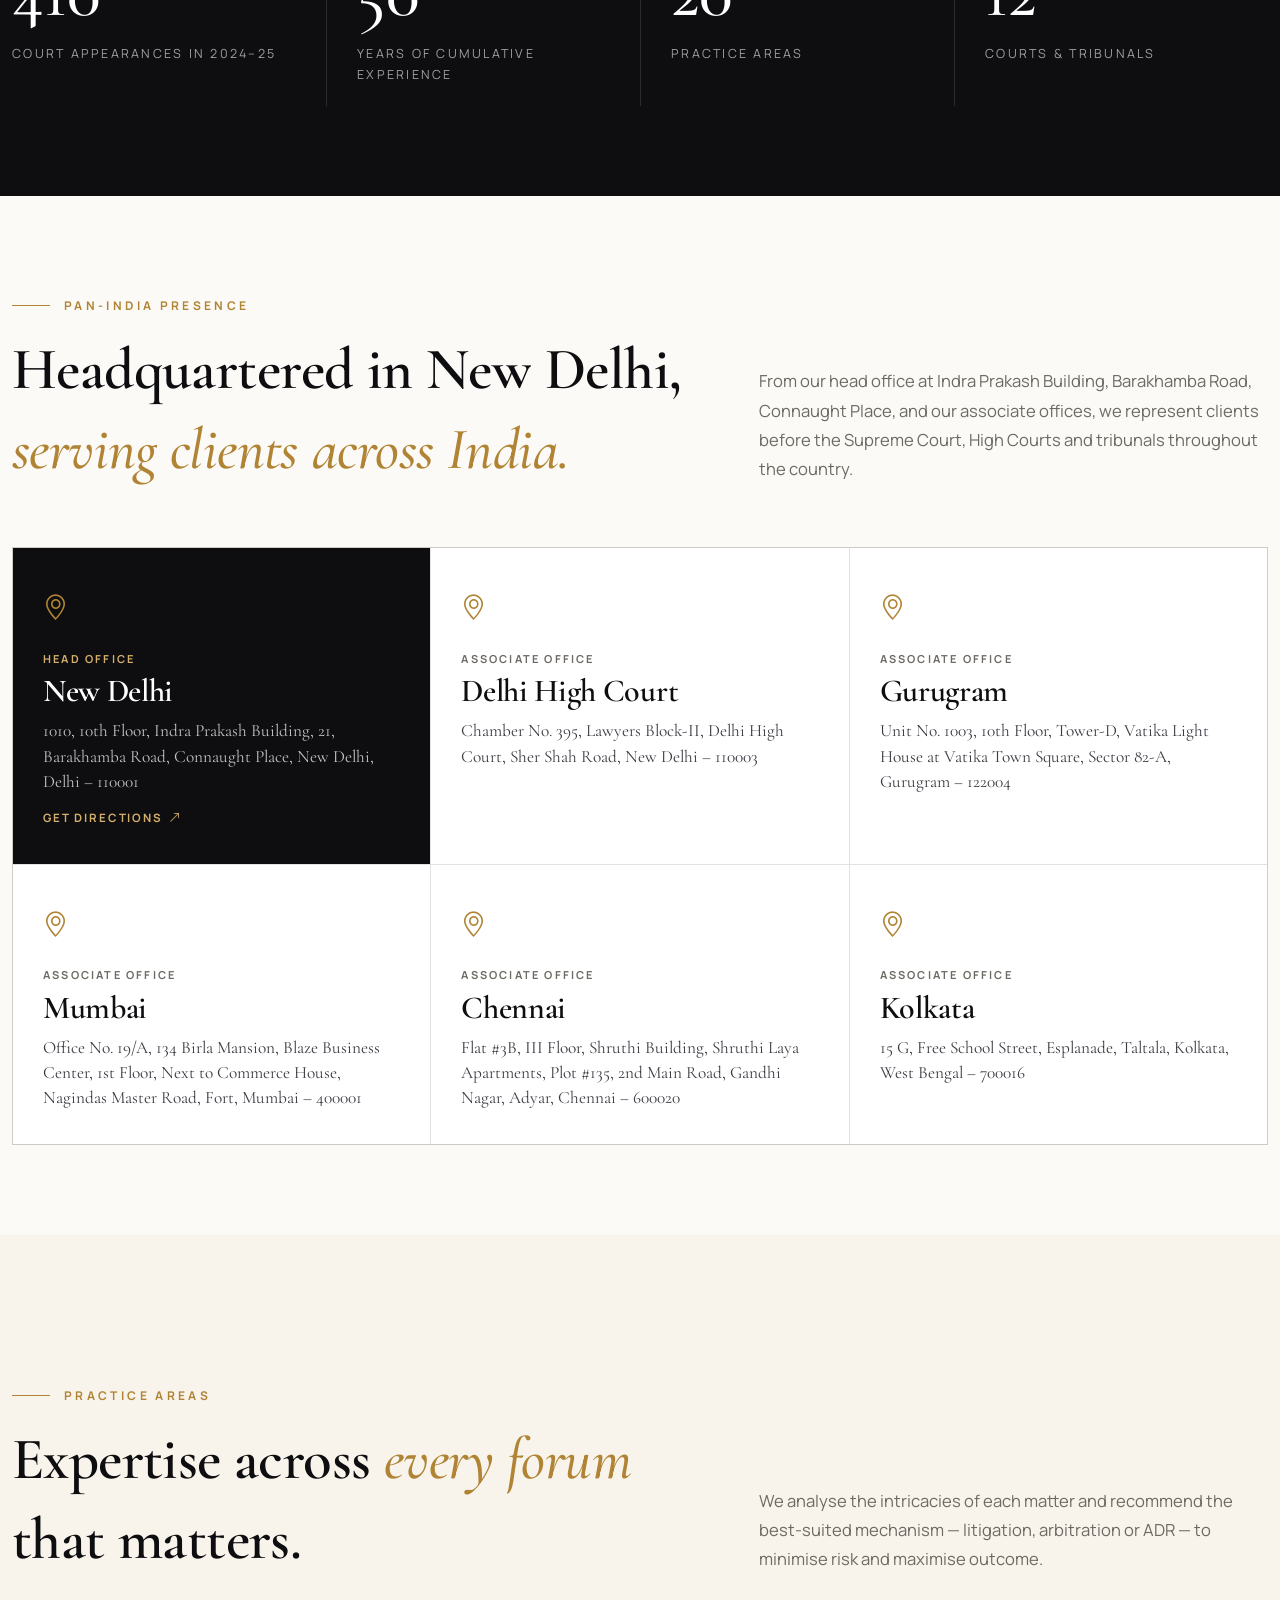
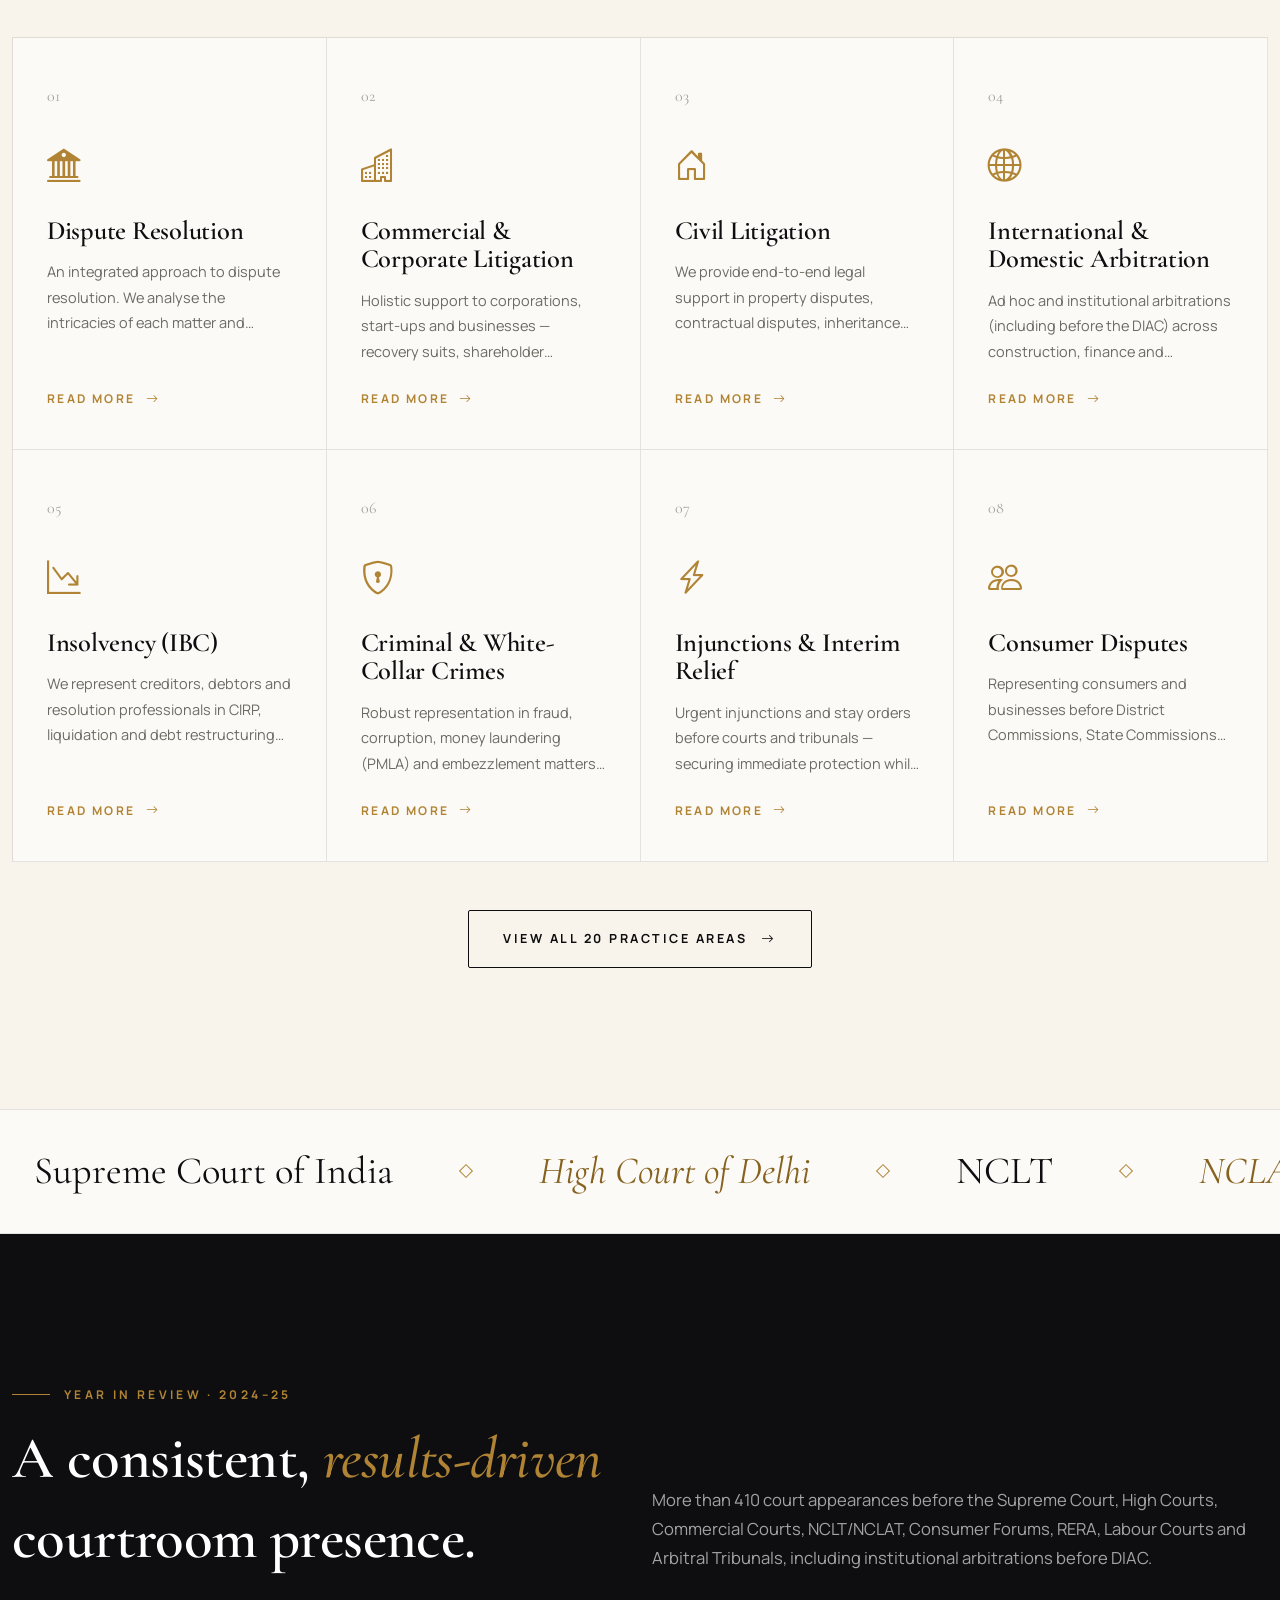
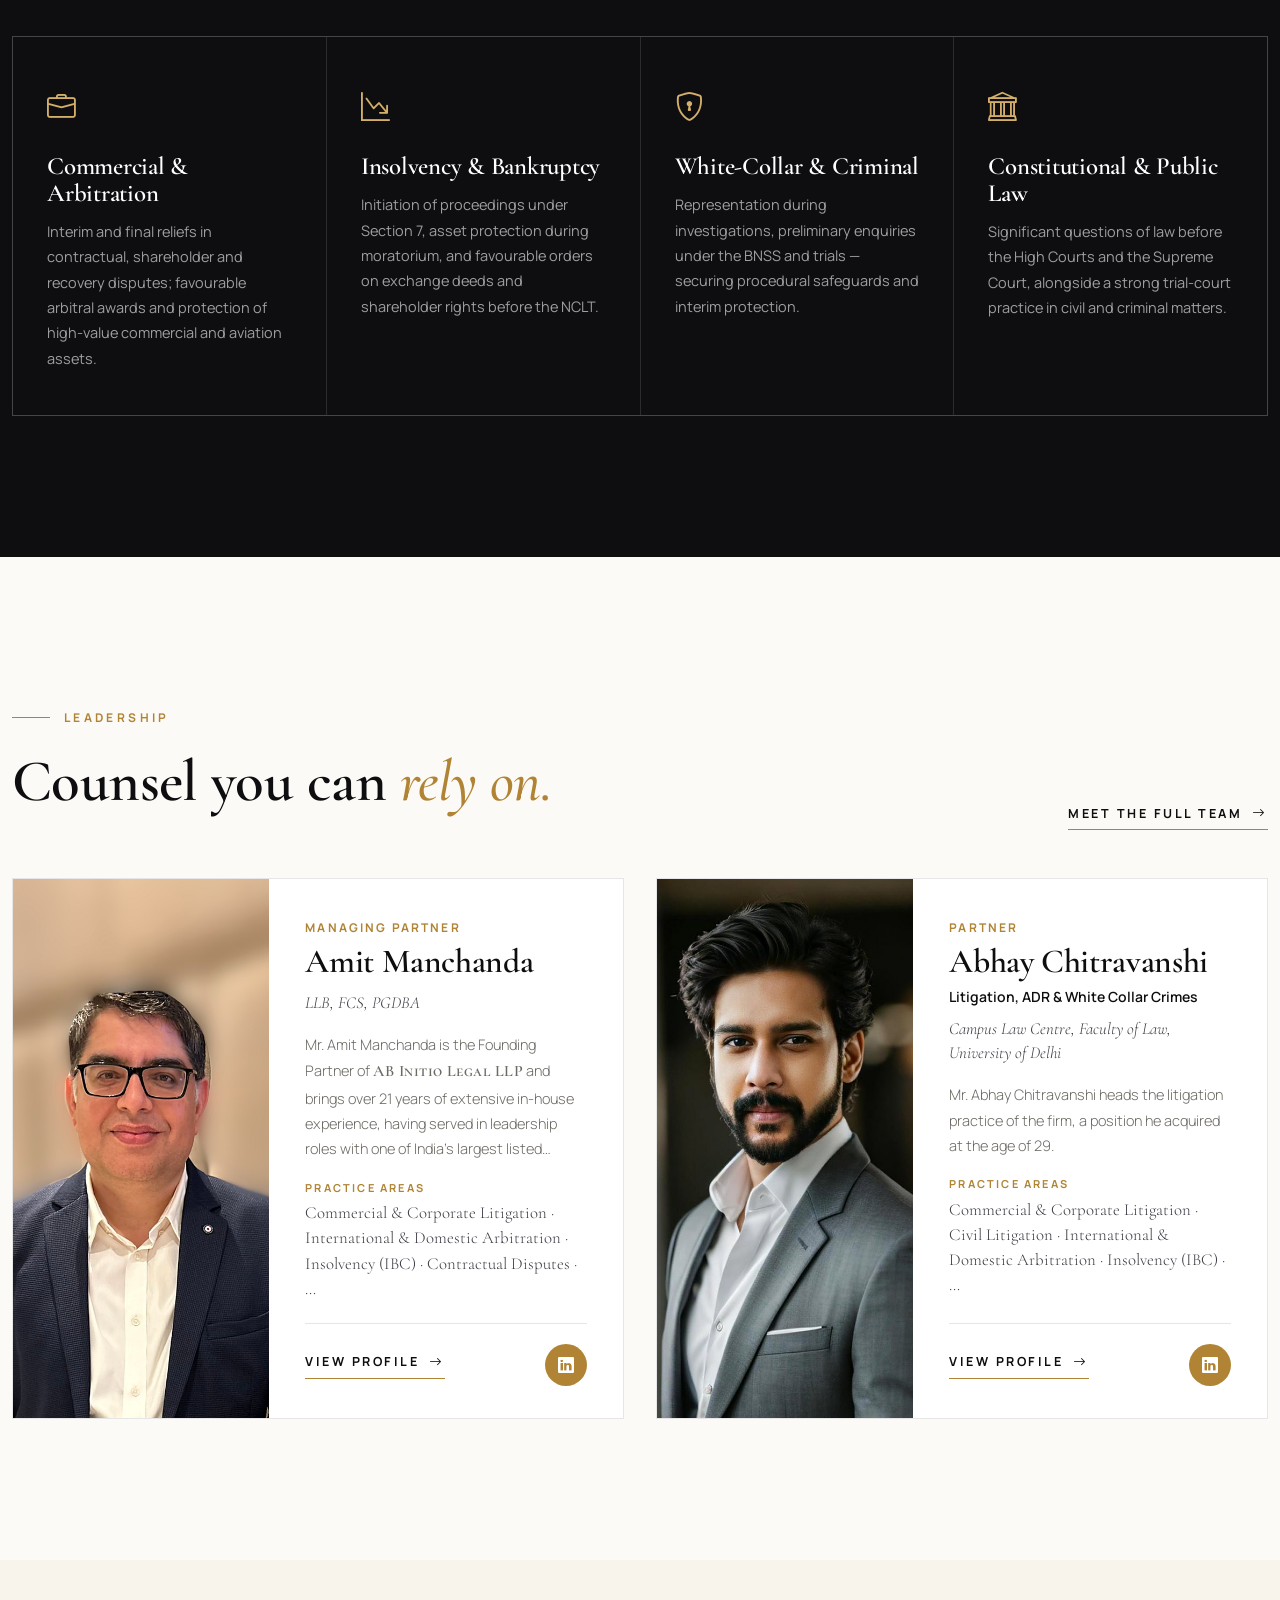
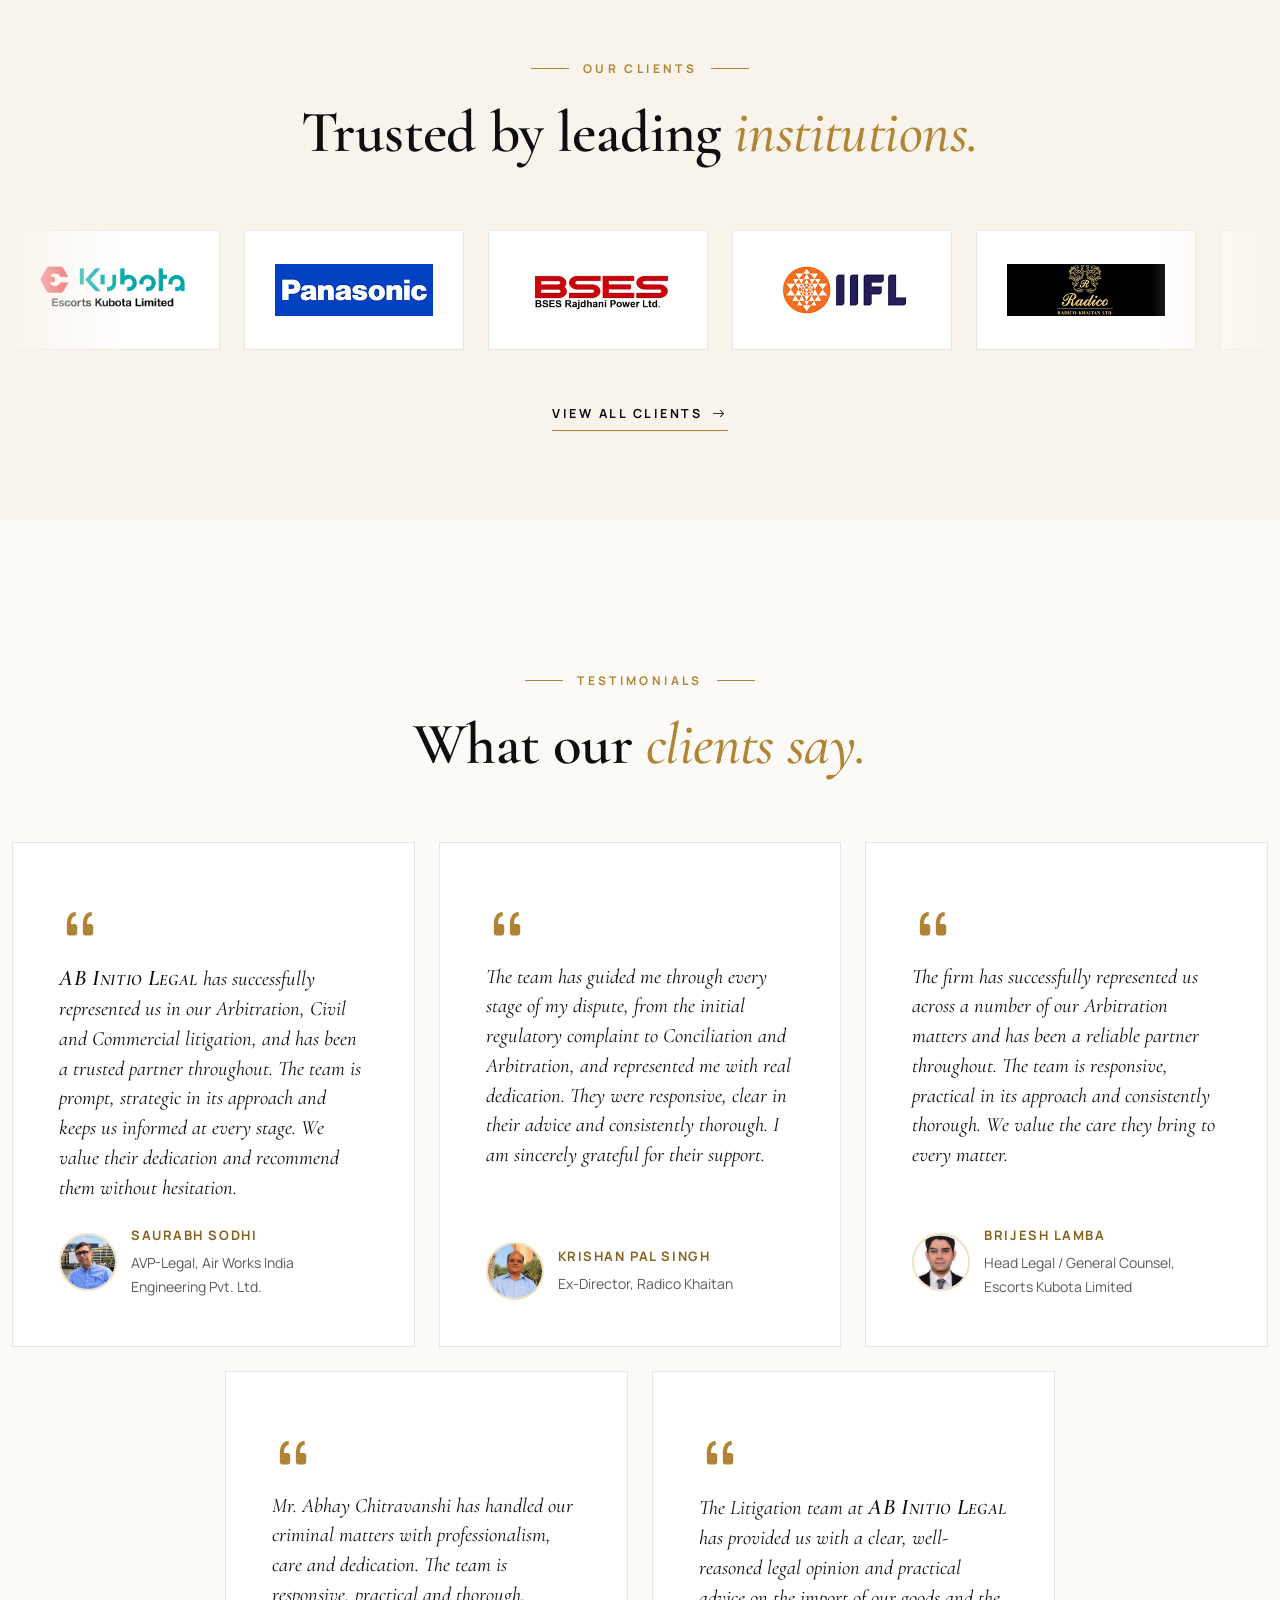
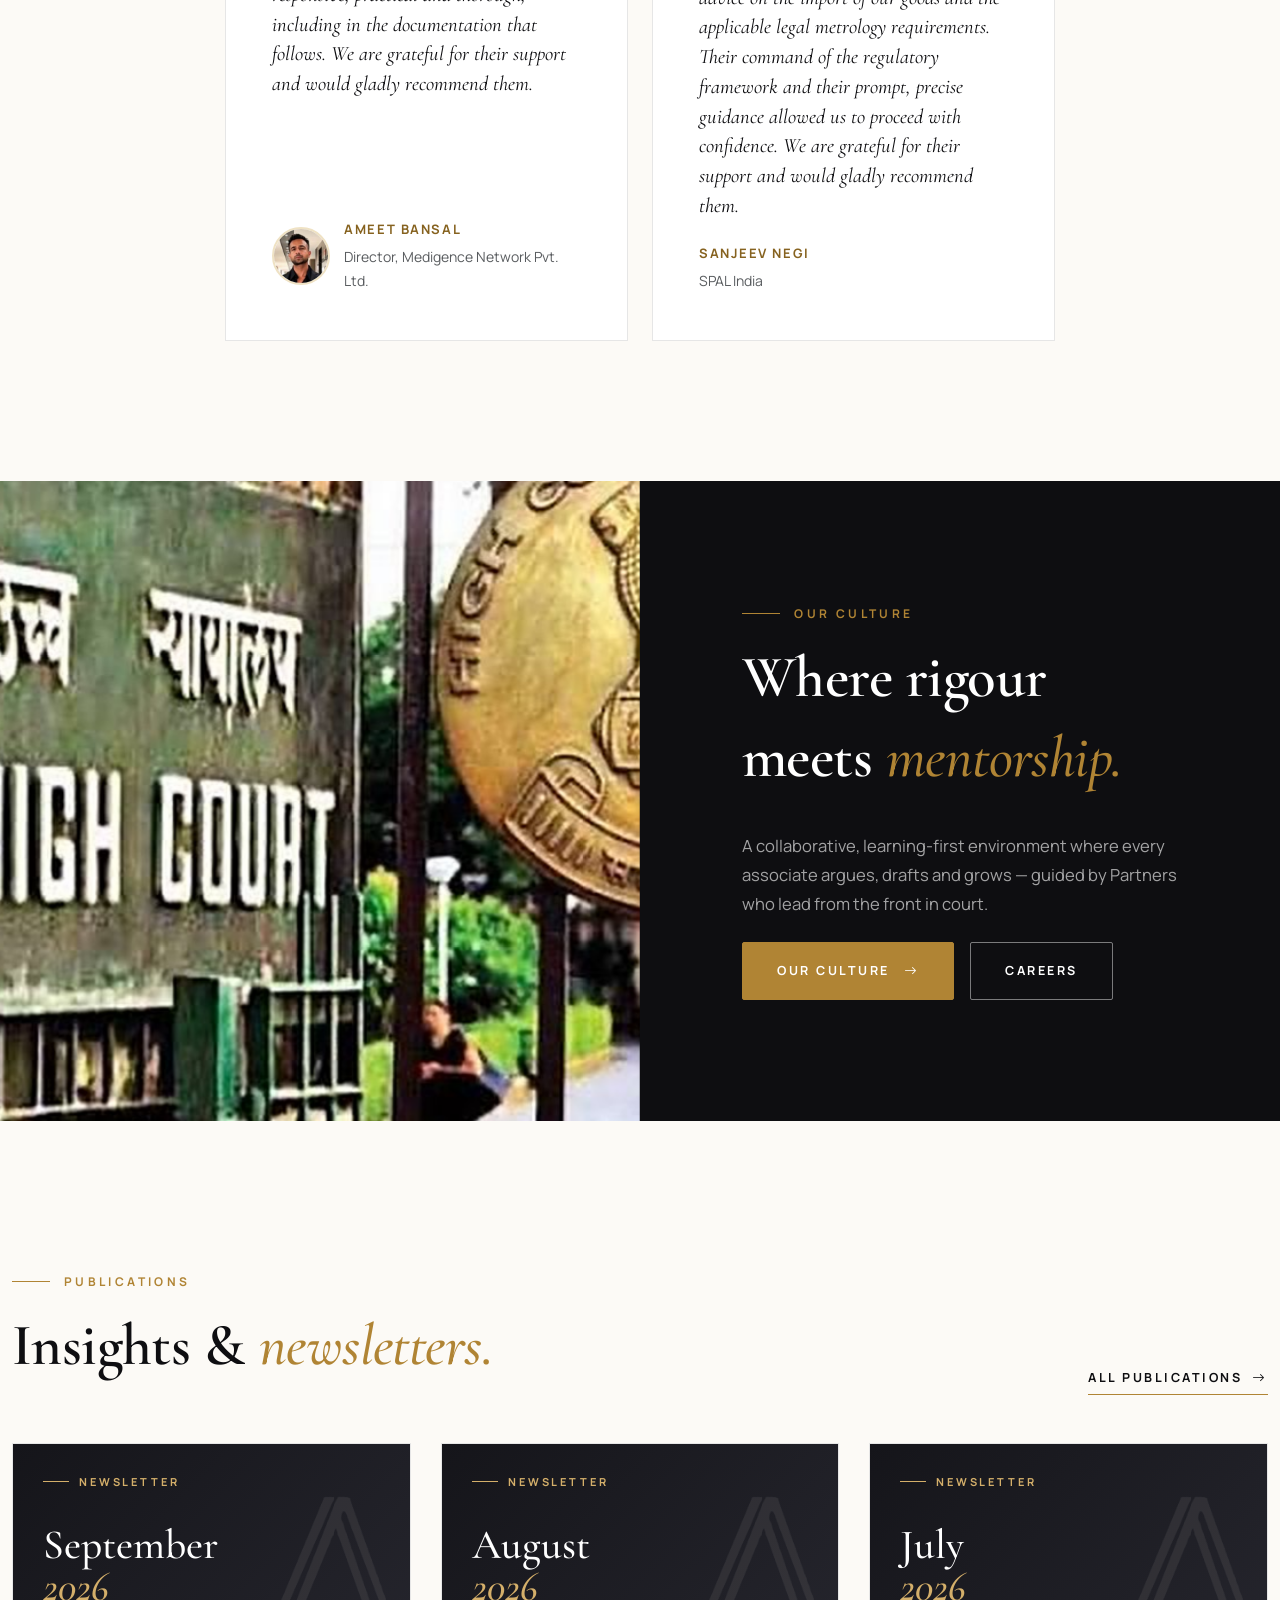
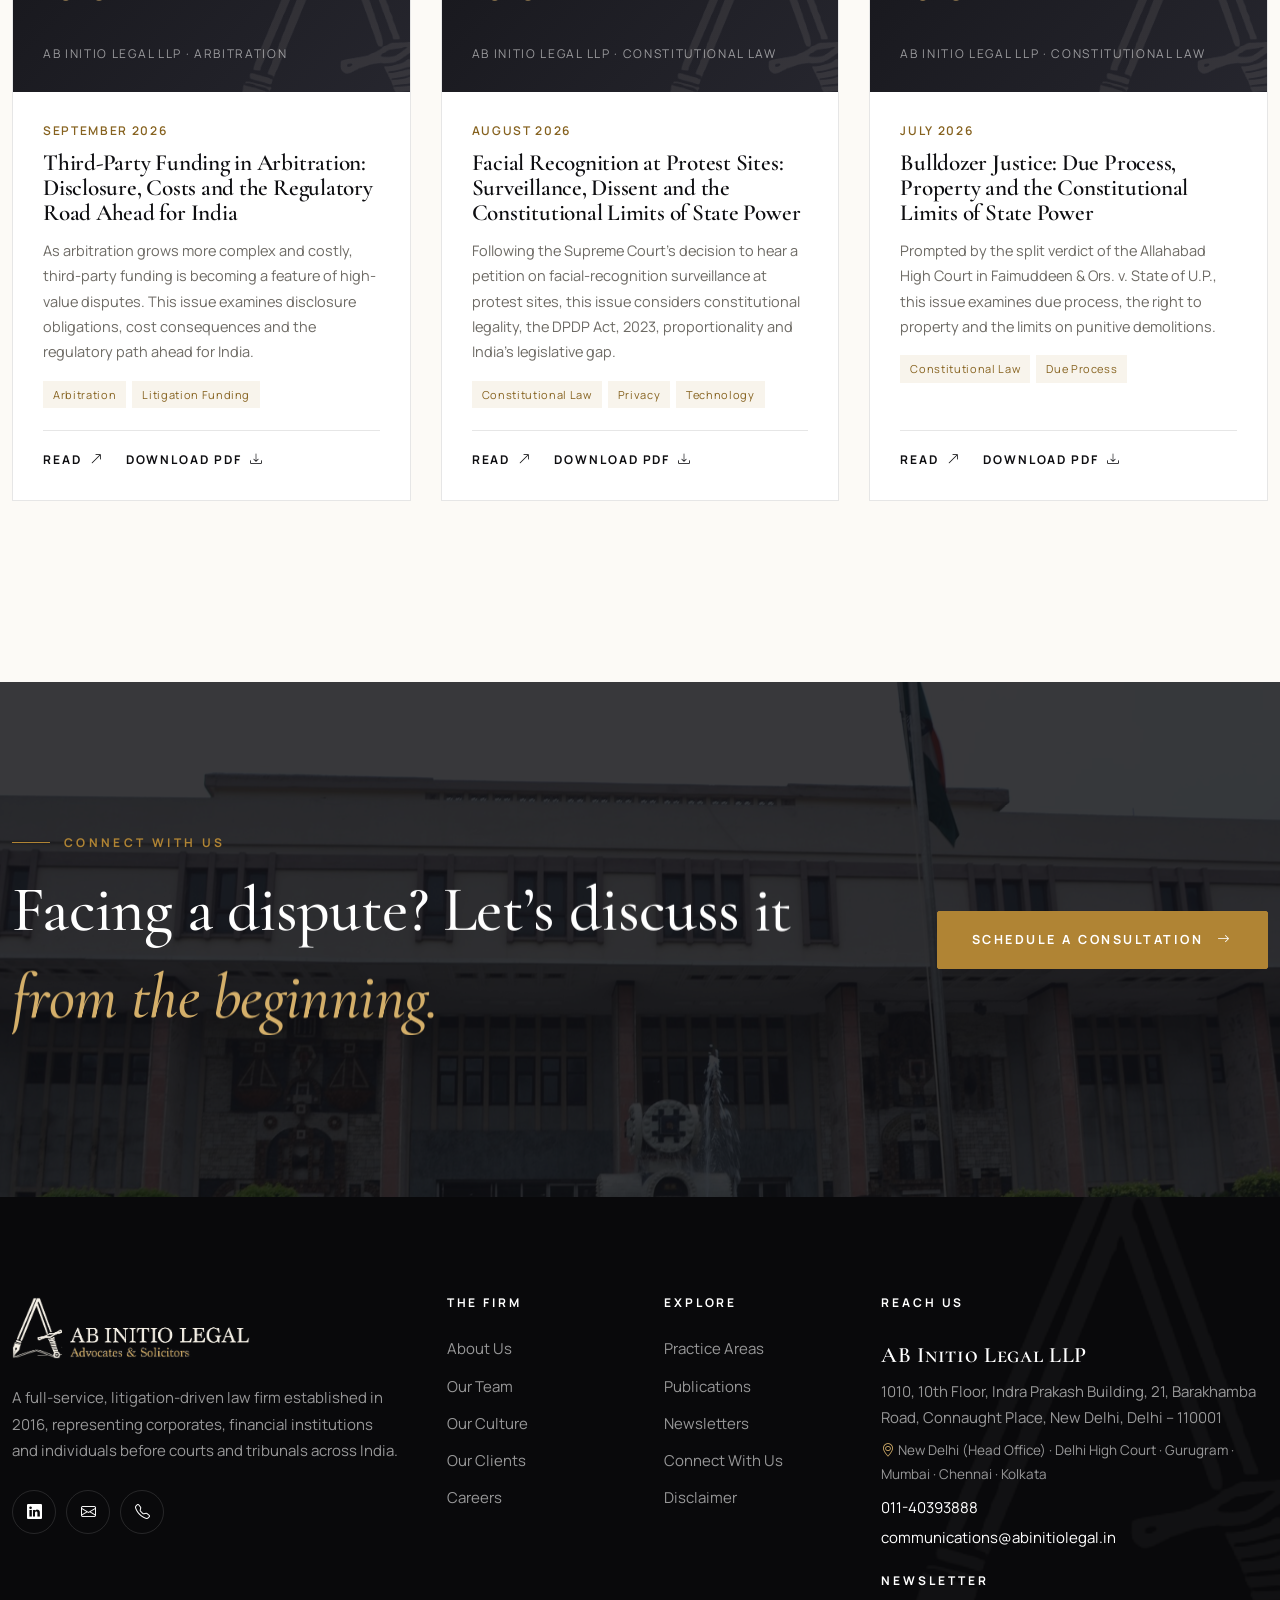
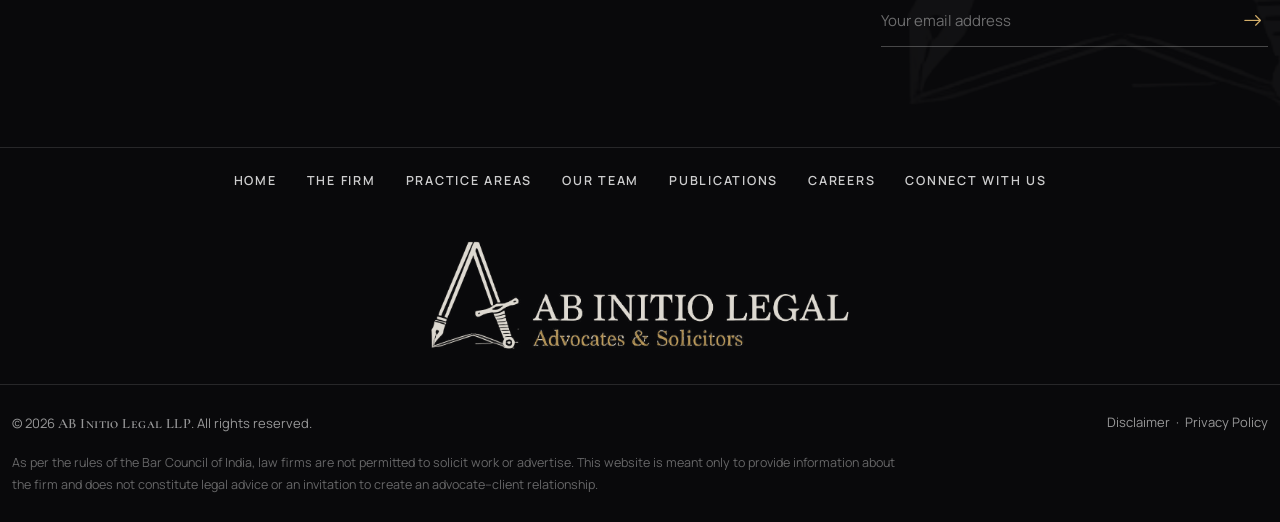
==== commit 257db88f: "updated" ====
--- a/index.html
+++ b/index.html
@@ -268,7 +268,7 @@
 
     <!-- ============ CULTURE SPLIT ============ -->
     <section class="split bg-ink">
-      <div class="split__img"><img src="assets/img/banners/supreme-court-lawns.jpg" alt="The Supreme Court of India and its lawns" data-parallax="14" loading="lazy"></div>
+      <div class="split__img"><img src="assets/img/banners/delhi-high-court-gate.jpg" alt="The High Court of Delhi" data-parallax="14" loading="lazy"></div>
       <div class="split__body">
         <div class="eyebrow" data-reveal>Our Culture</div>
         <h2 class="section-title" data-split>Where rigour meets <em>mentorship.</em></h2>
--- a/assets/css/style.css
+++ b/assets/css/style.css
@@ -800,3 +800,22 @@
 .testimonial blockquote { font-size: 1.28rem; margin-bottom: 22px; }
 .testimonial .who { margin-top: auto; }
 .testimonial small { display: block; margin-top: 4px; }
+
+/* Testimonial client photos */
+.testimonial__person { margin-top: auto; display: flex; align-items: center; gap: 14px; }
+.testimonial__photo { width: 58px; height: 58px; border-radius: 50%; object-fit: cover; object-position: center top; border: 2px solid var(--gold-pale); flex: 0 0 auto; }
+.testimonial .testimonial__person .who { margin-top: 0; }
+
+/* Greyish overlay on all background images behind text (client request) — keeps text legible */
+.hero__slide::after {
+  background:
+    linear-gradient(rgba(20,20,24,.38), rgba(20,20,24,.38)),
+    linear-gradient(90deg, rgba(10,10,13,.88) 0%, rgba(10,10,13,.62) 40%, rgba(10,10,13,.3) 75%, rgba(10,10,13,.35) 100%),
+    linear-gradient(0deg, rgba(10,10,13,.85) 0%, rgba(10,10,13,0) 40%);
+}
+.page-banner::after {
+  background:
+    linear-gradient(rgba(20,20,24,.42), rgba(20,20,24,.42)),
+    linear-gradient(0deg, rgba(10,10,13,.95) 5%, rgba(10,10,13,.5) 55%, rgba(10,10,13,.65) 100%);
+}
+.cta-band__img { opacity: .18; }
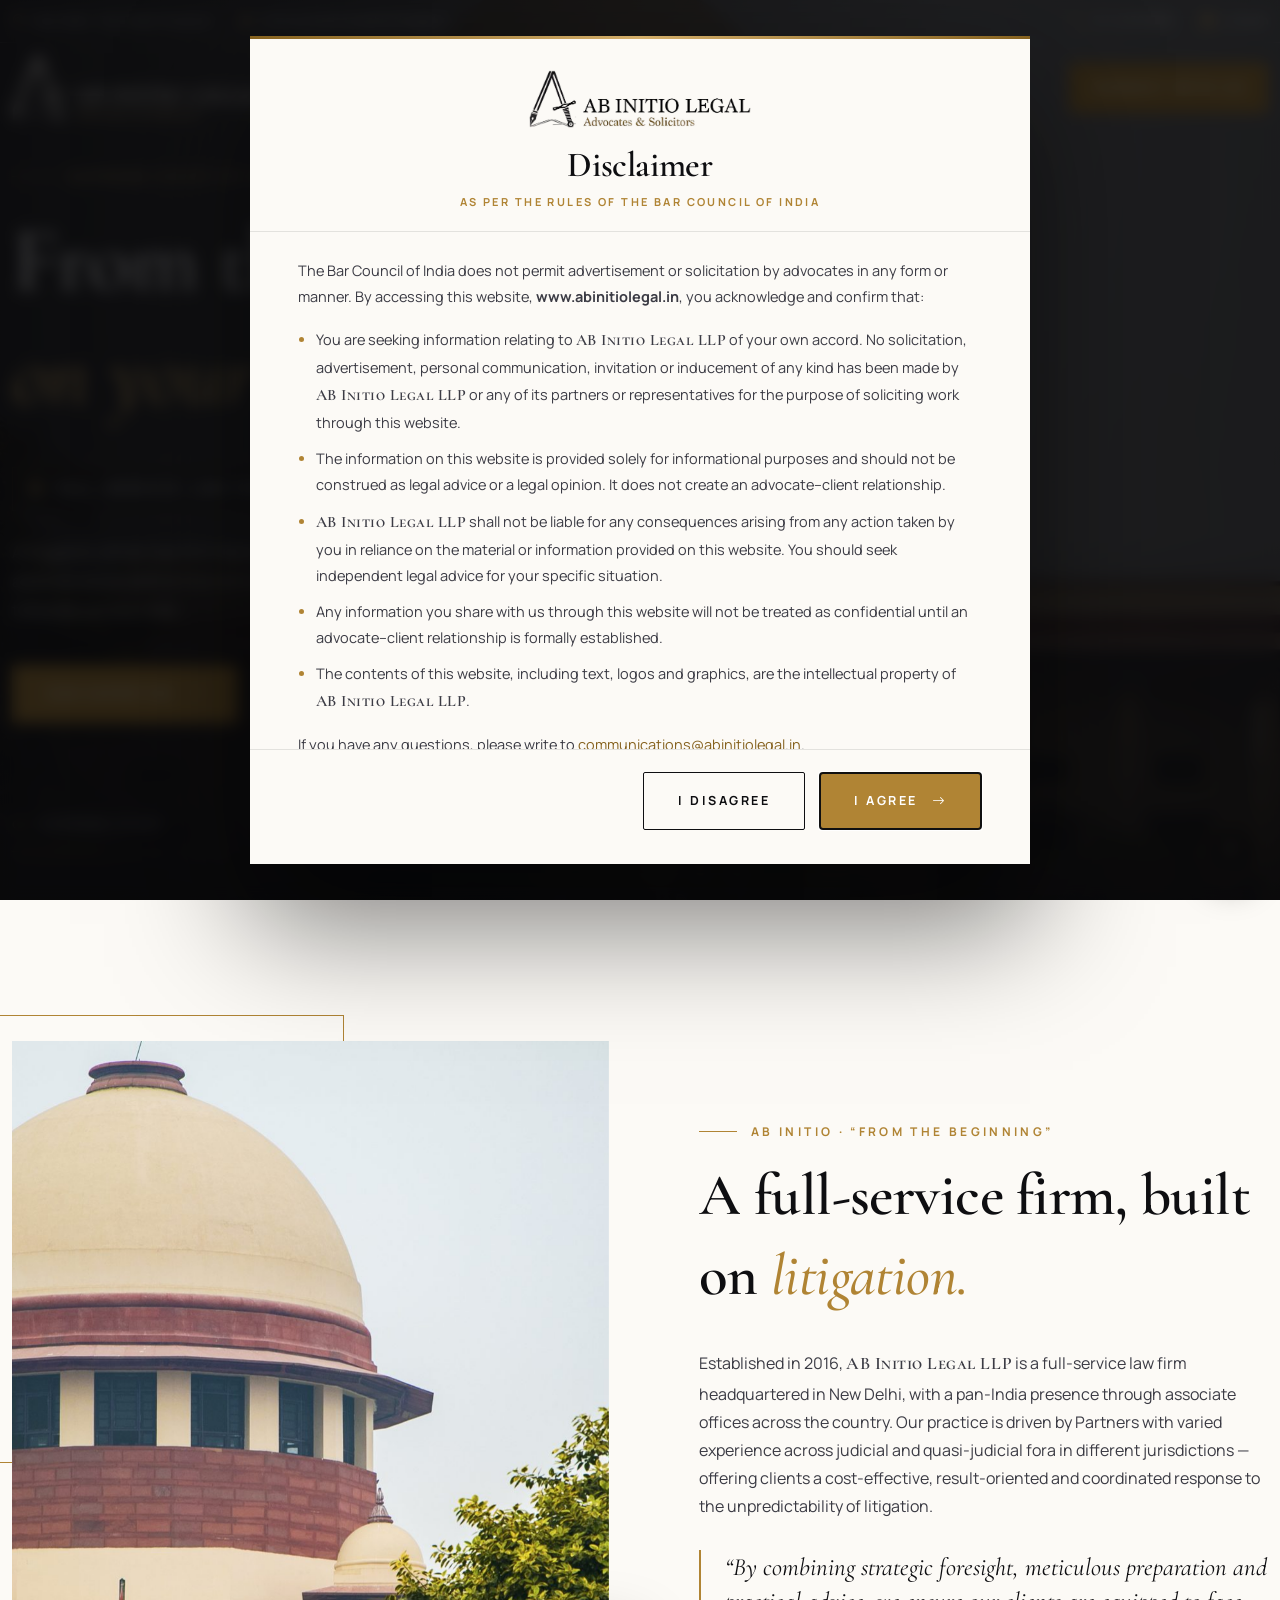
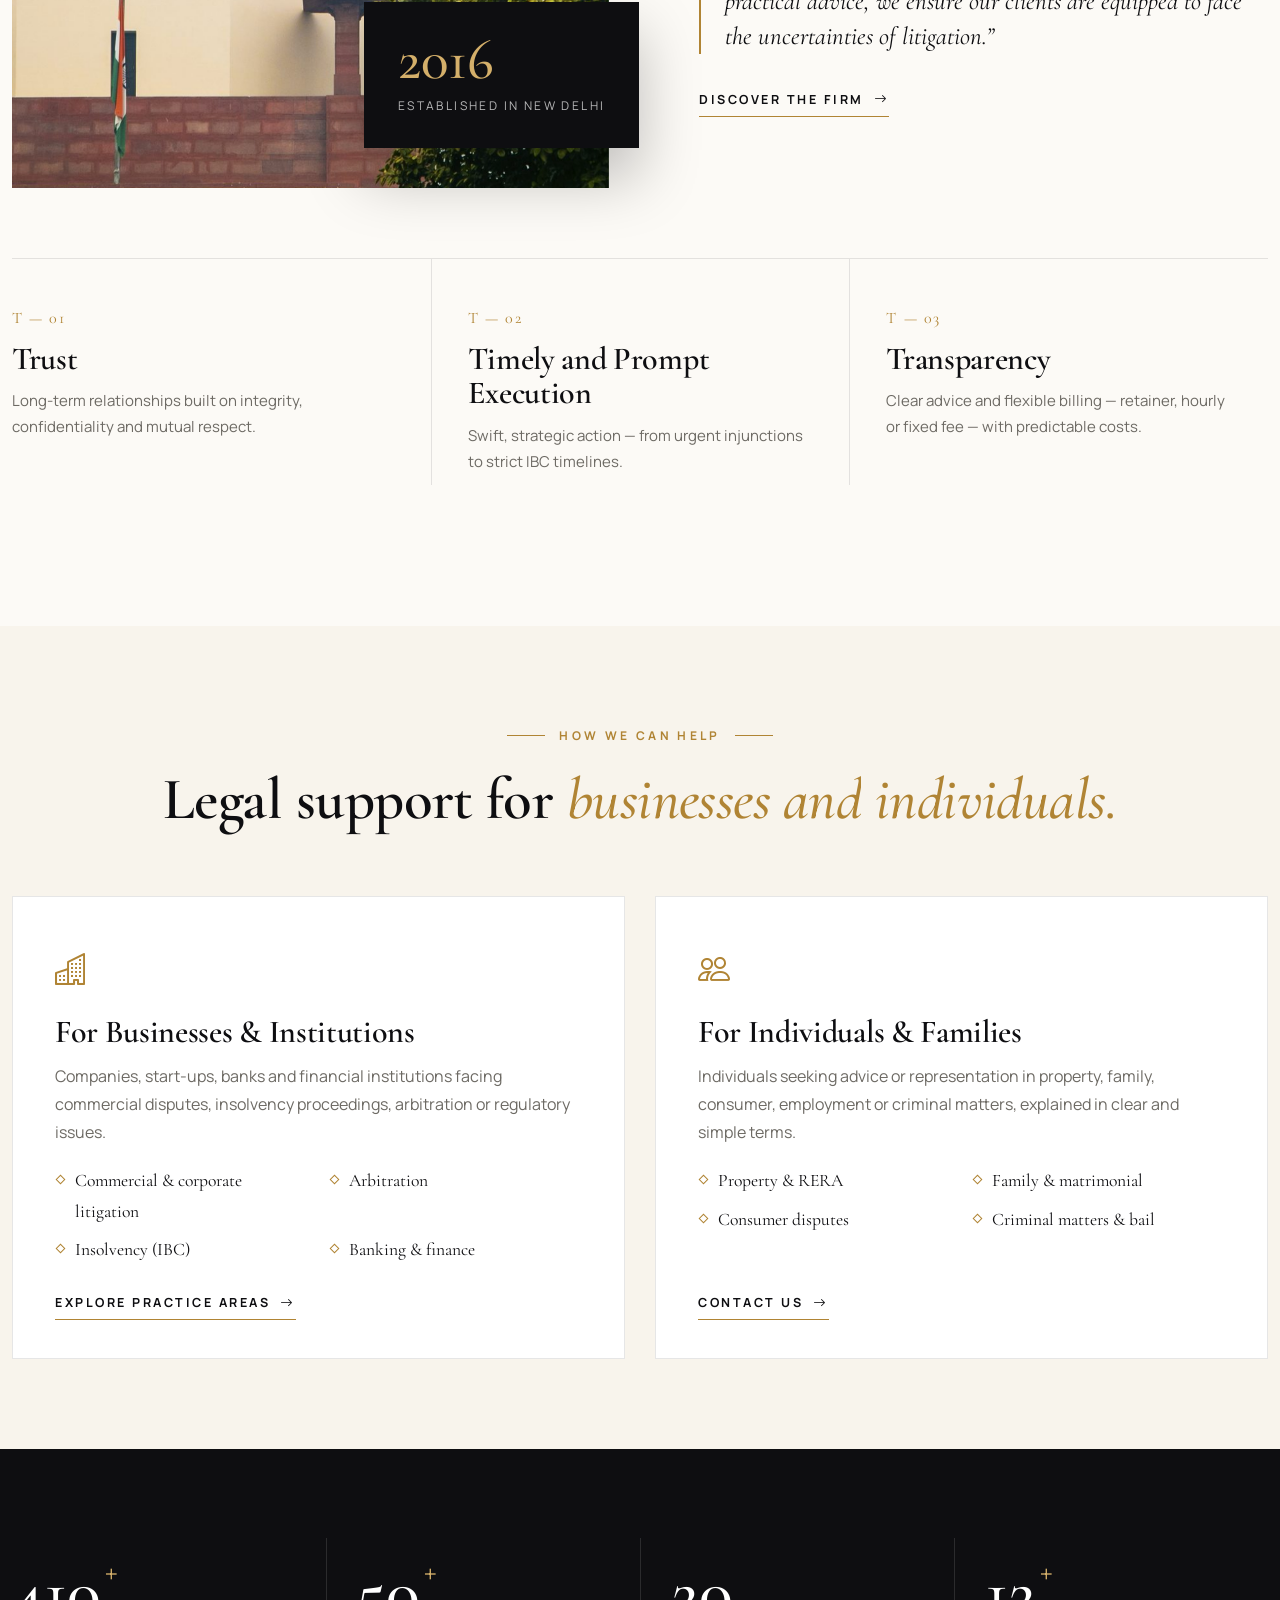
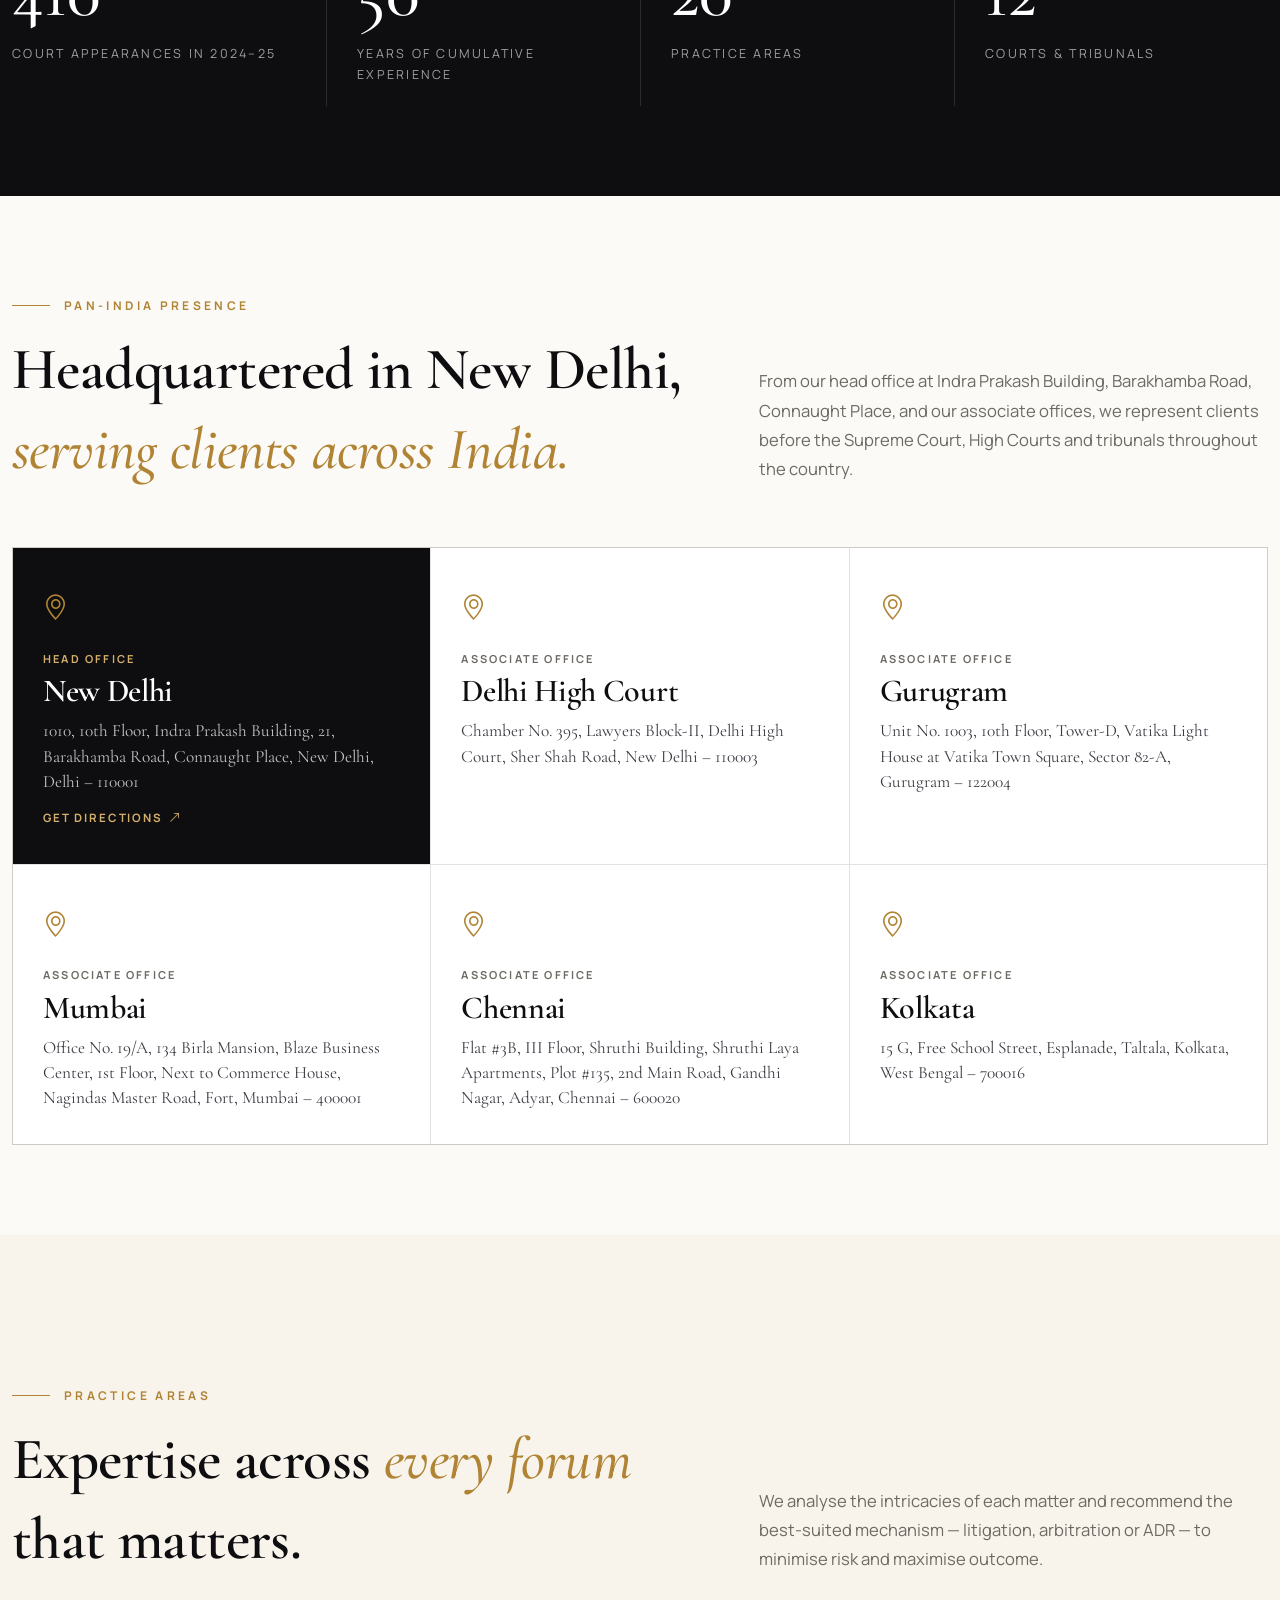
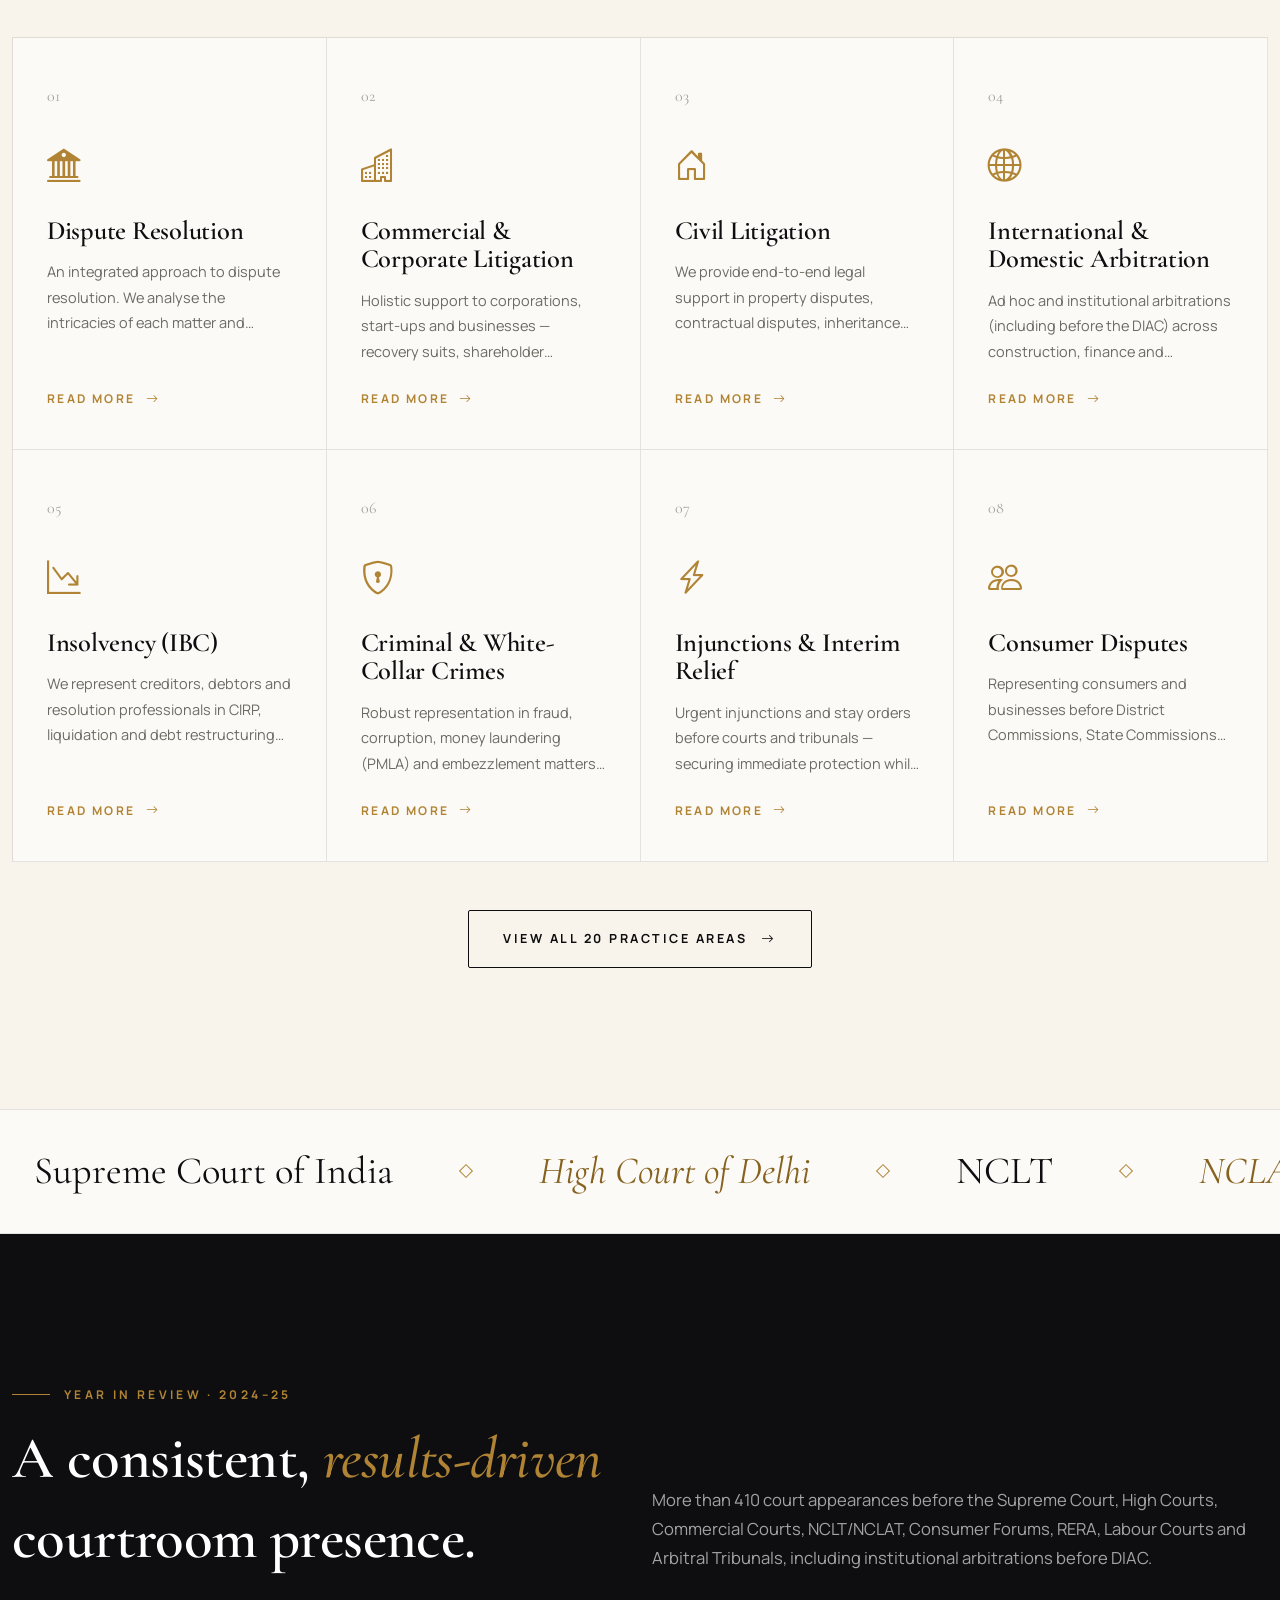
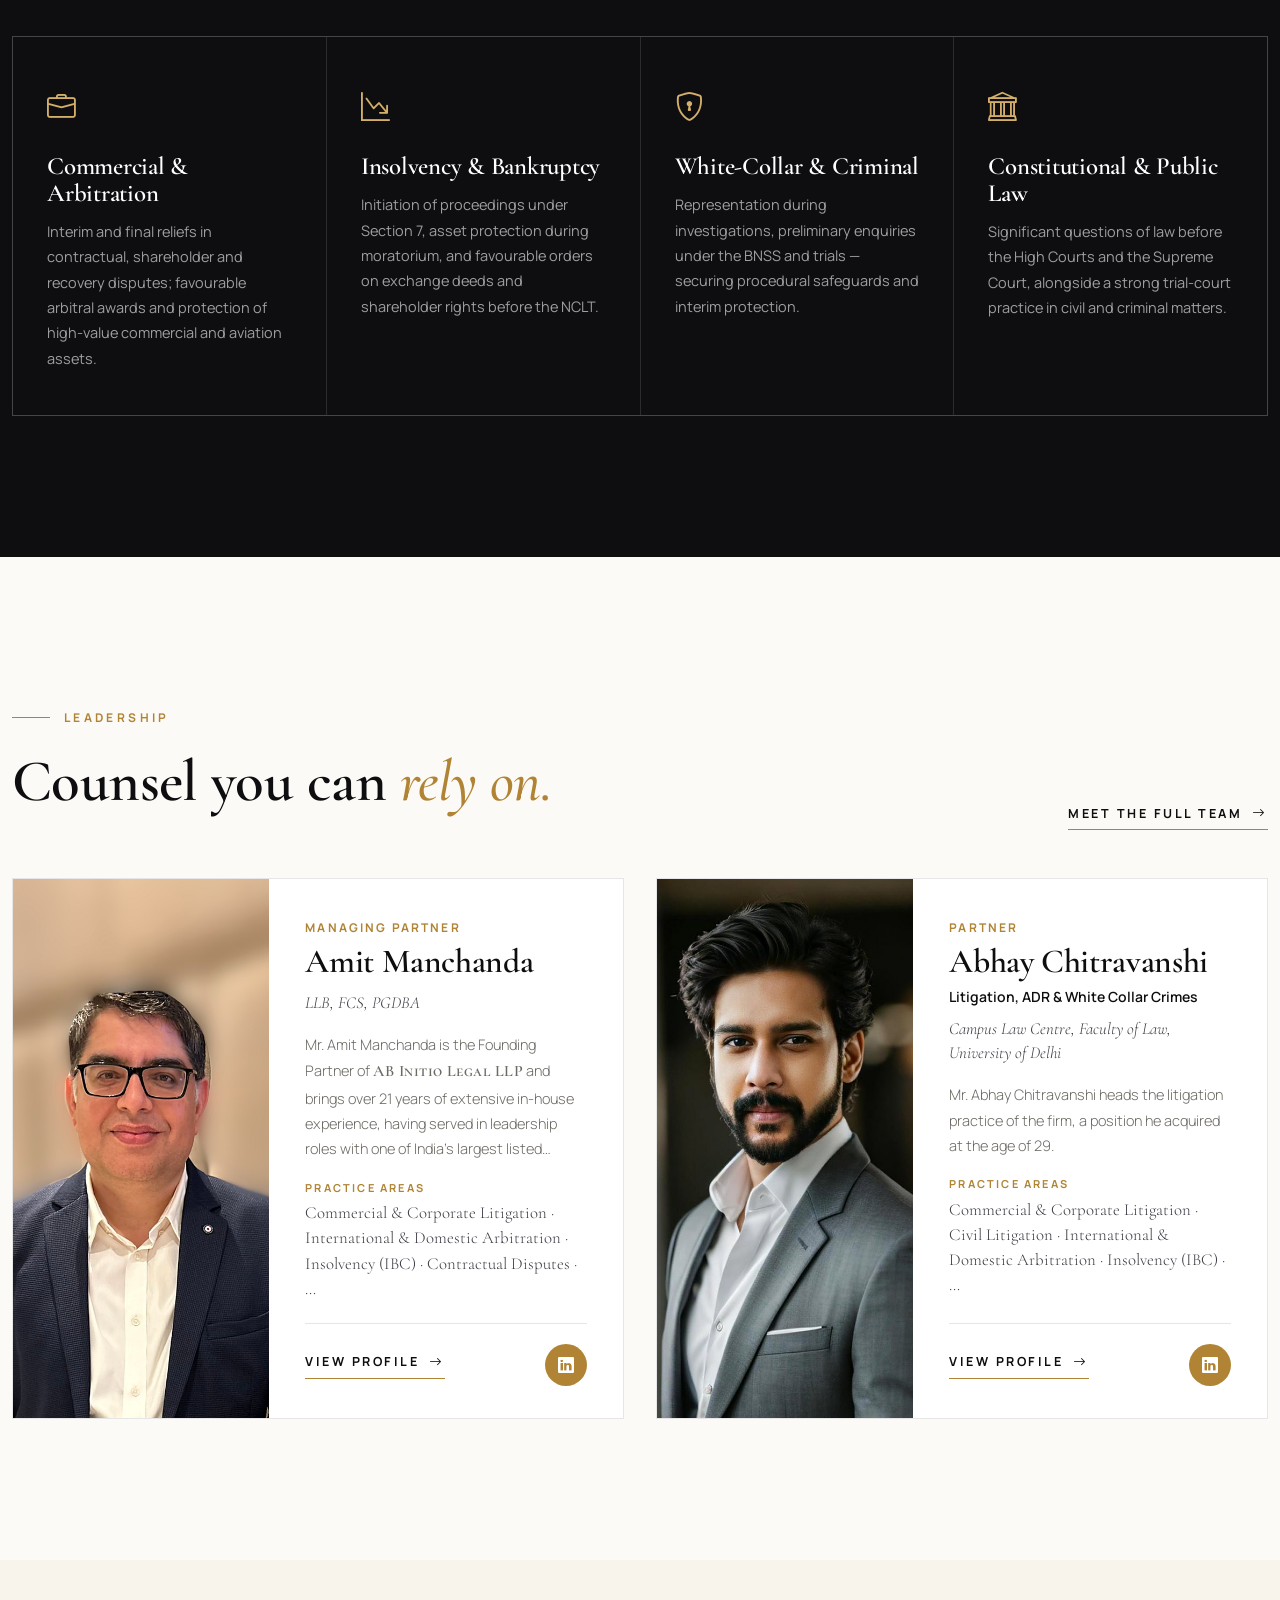
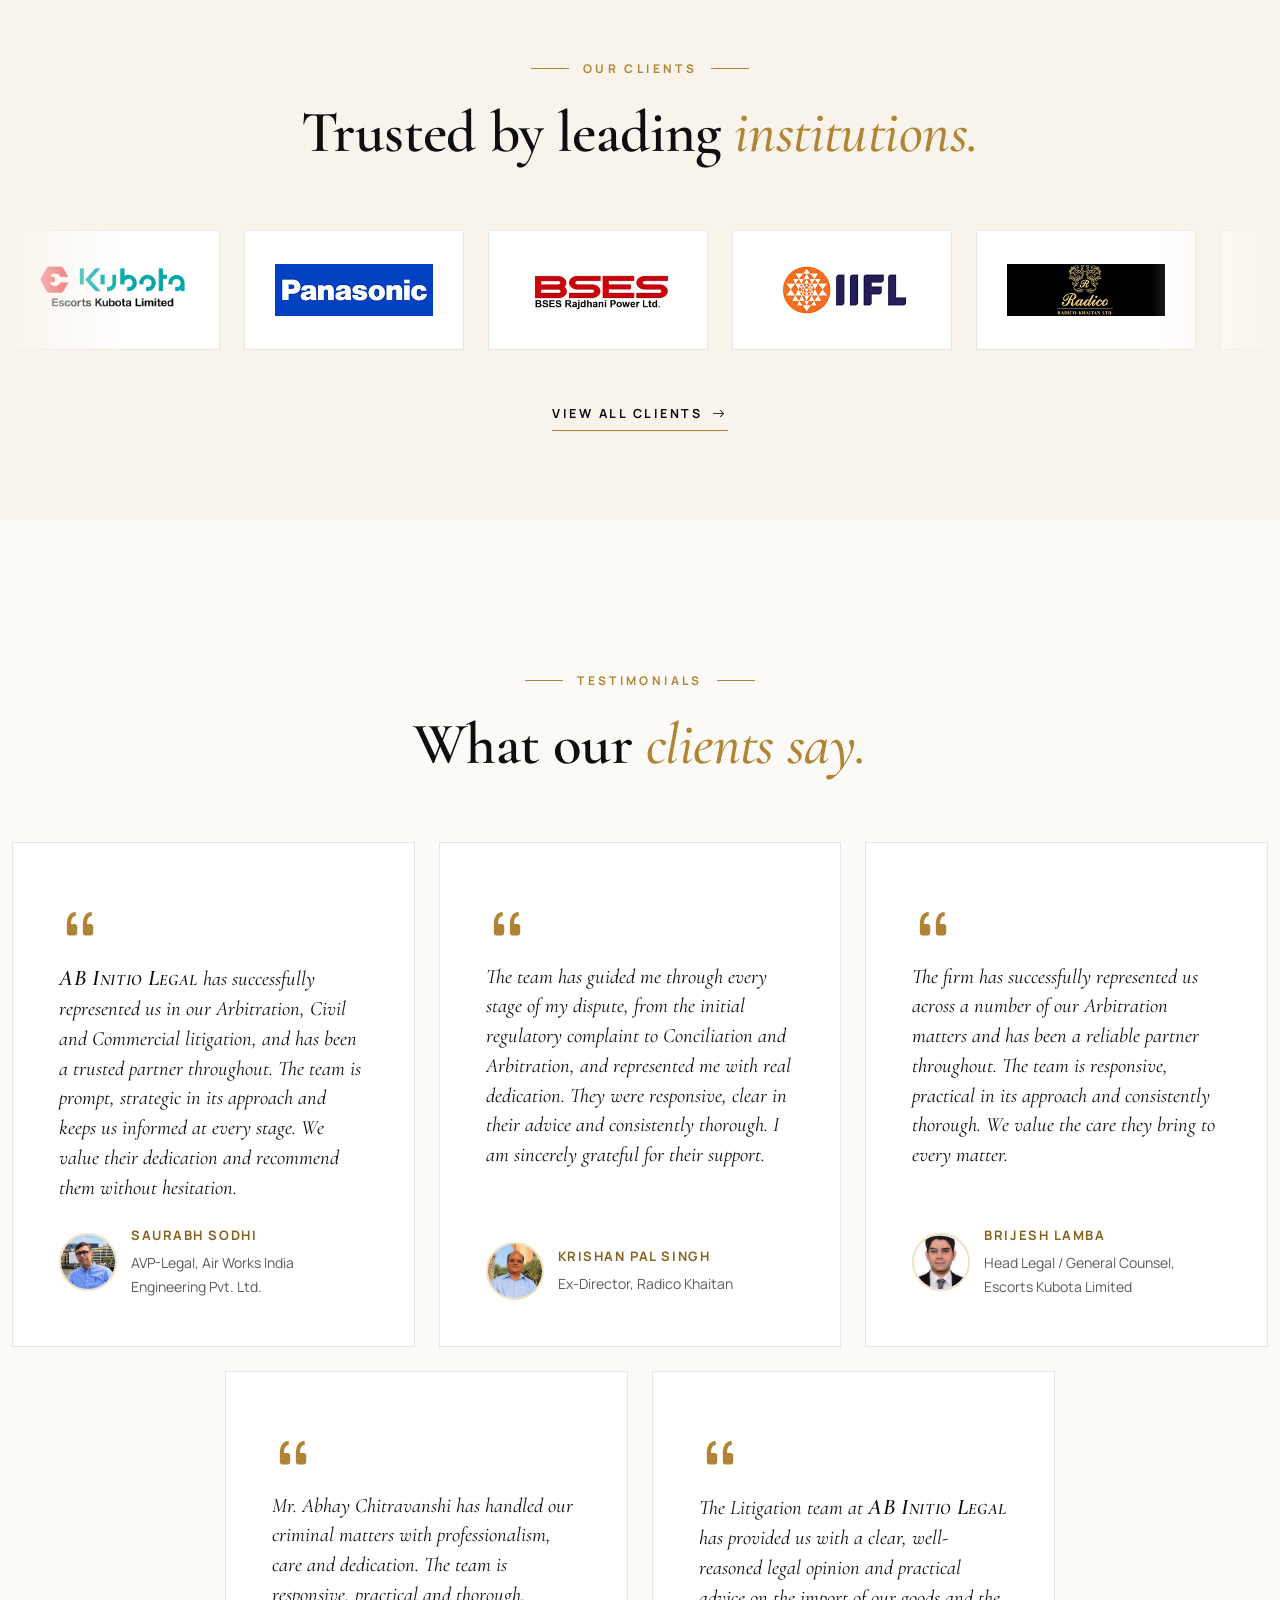
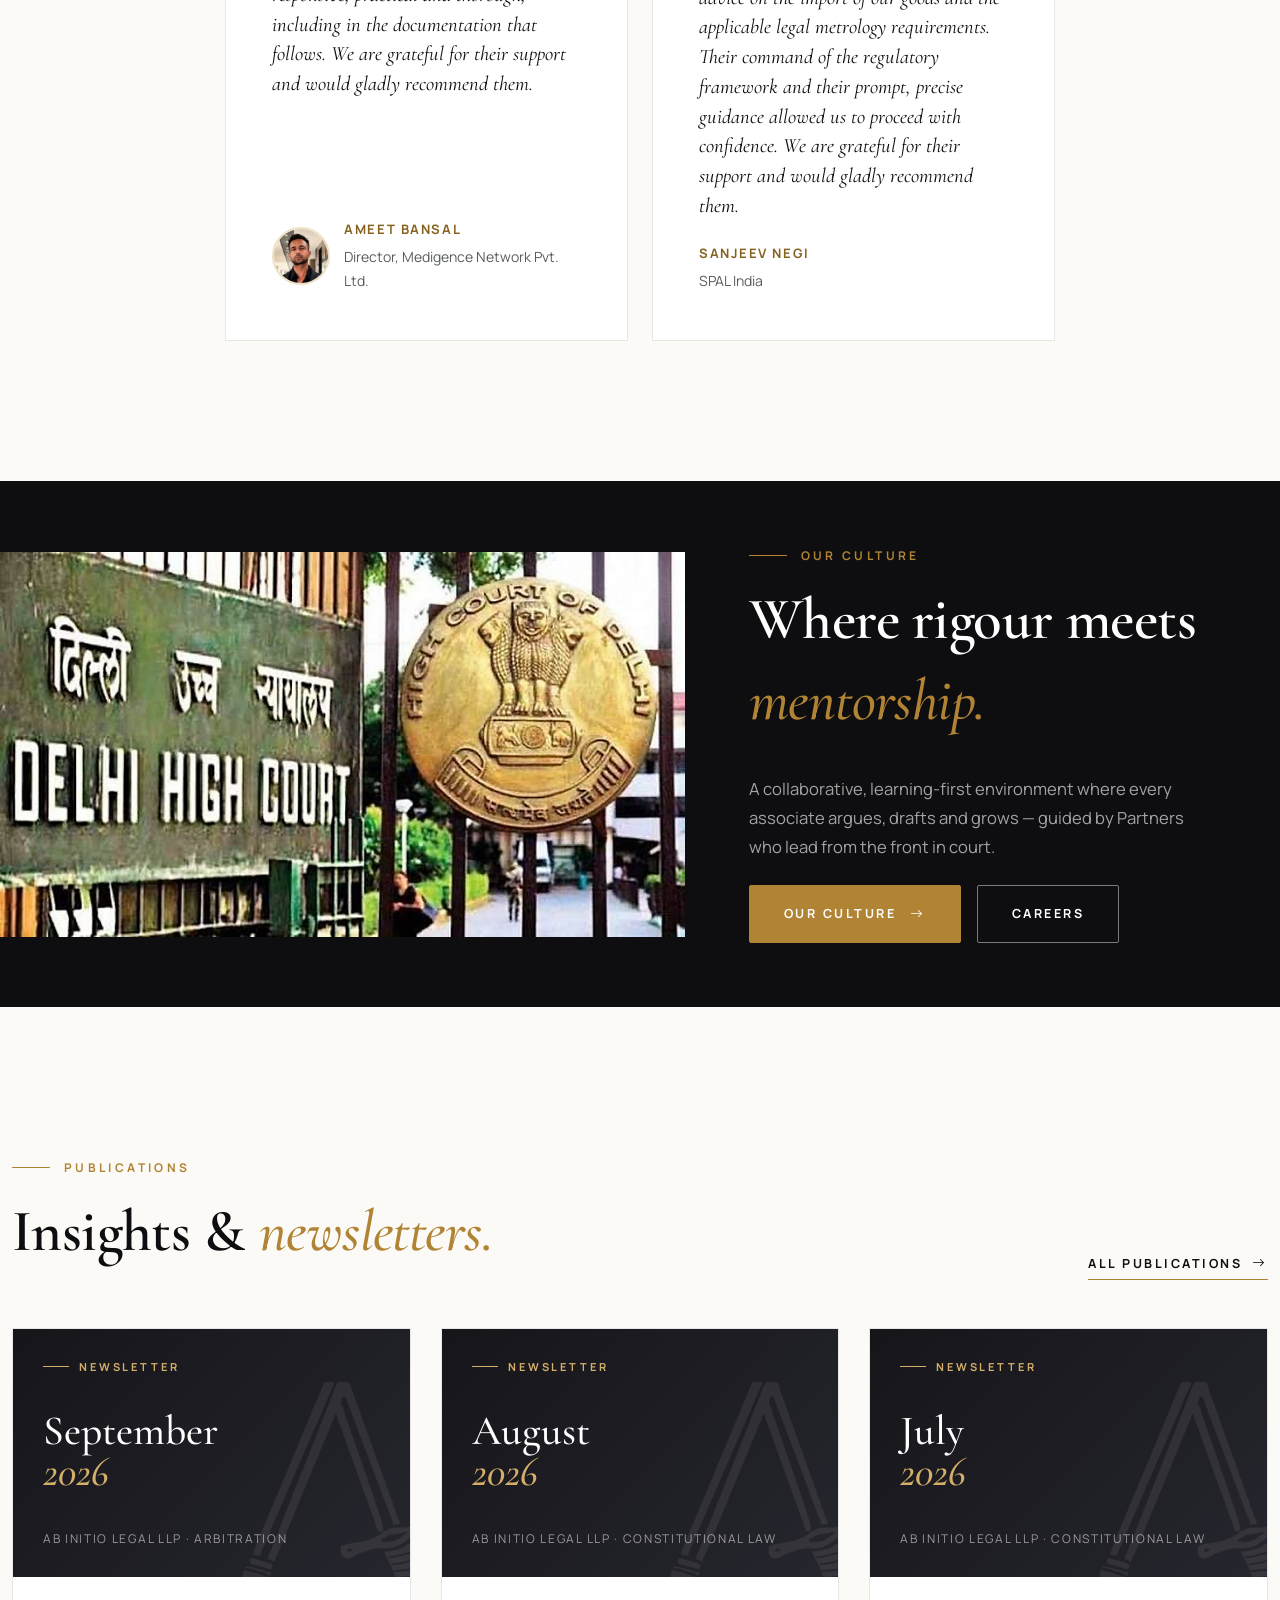
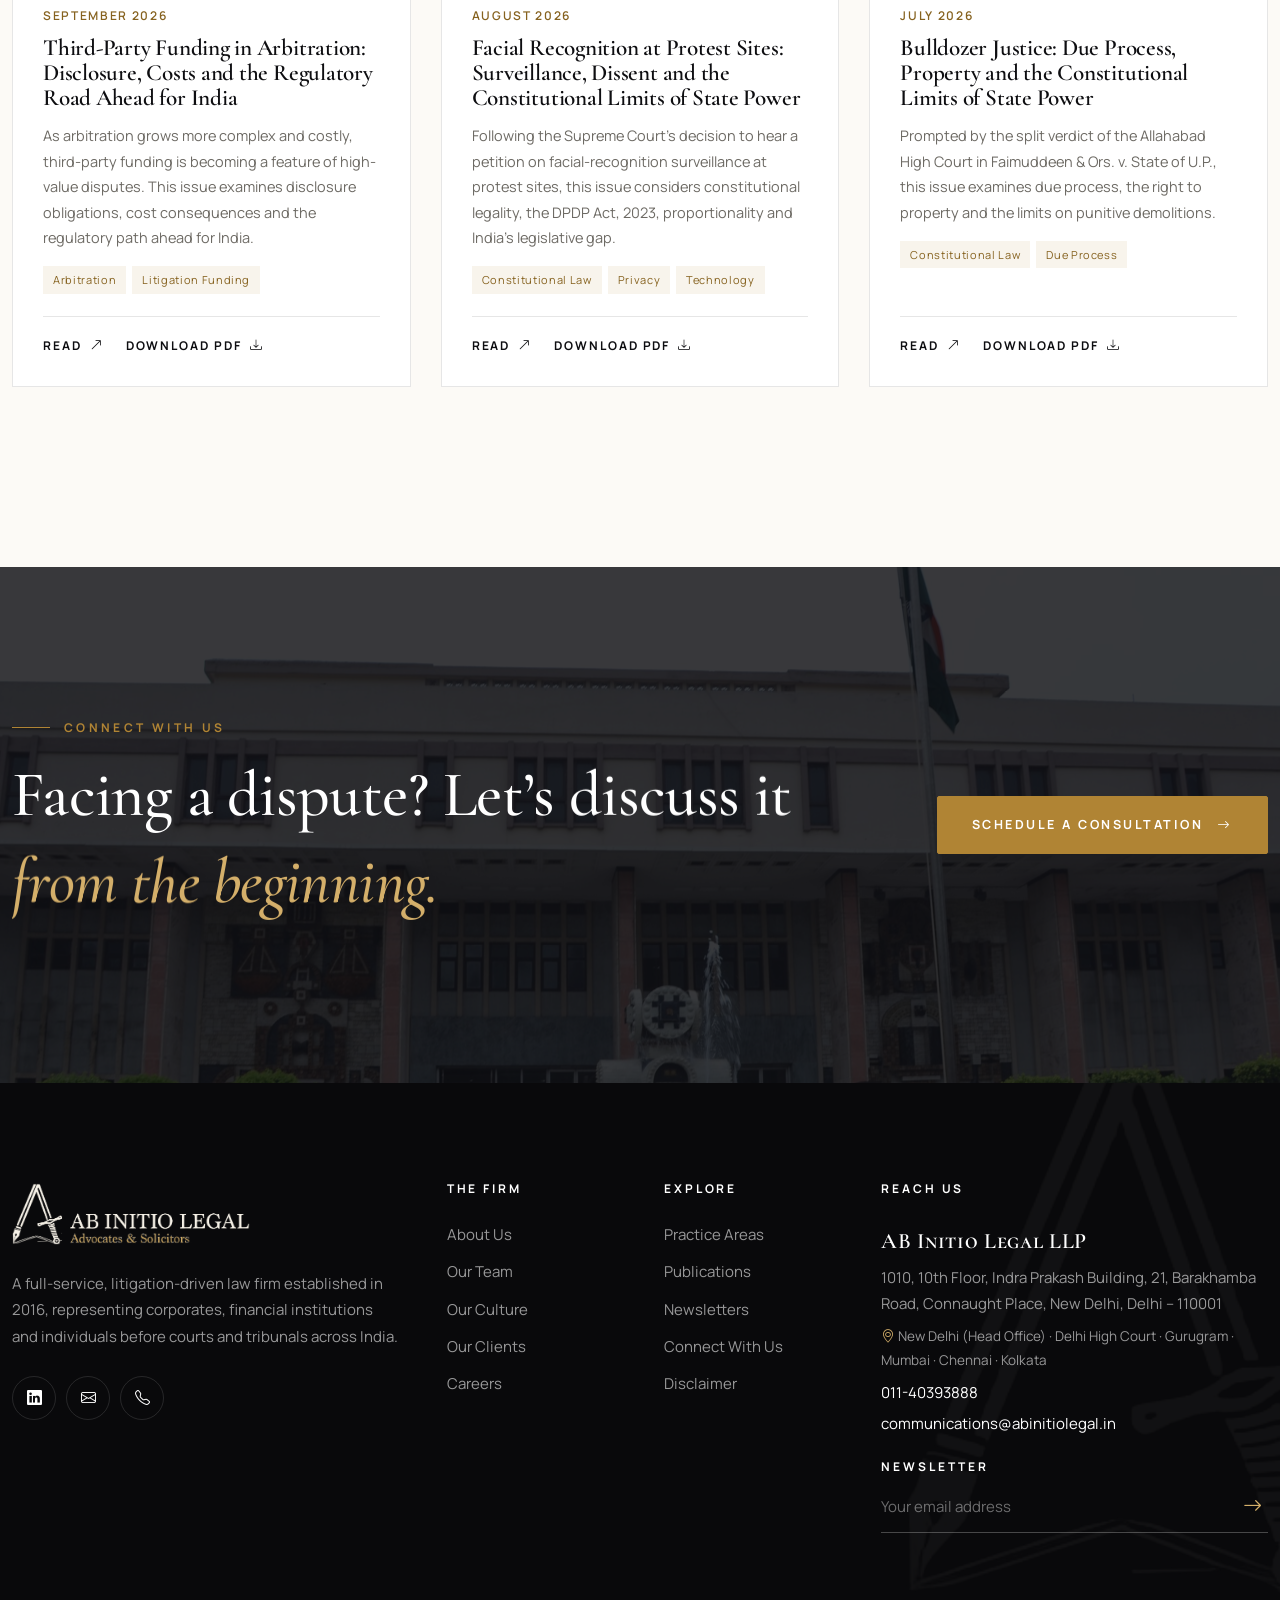
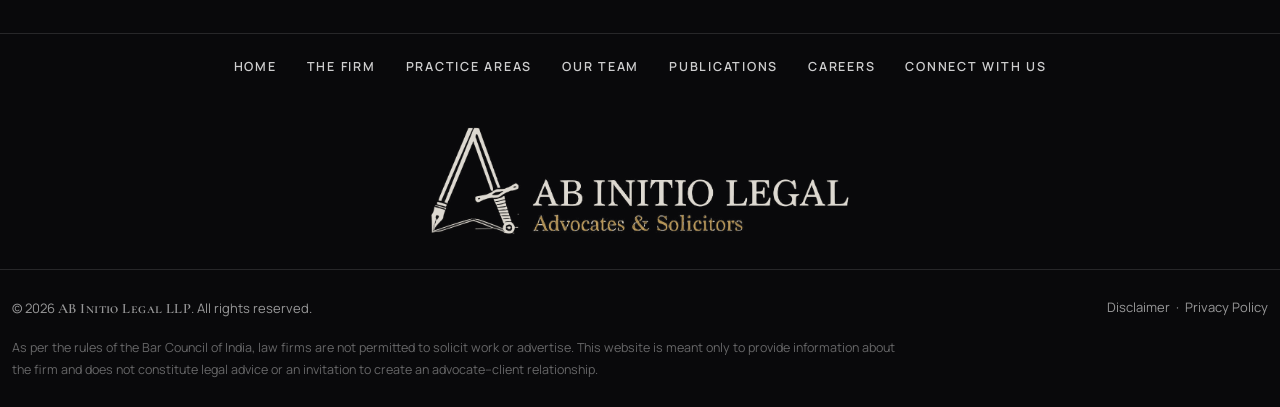
==== commit 95927273: "updated d h c img" ====
--- a/index.html
+++ b/index.html
@@ -267,8 +267,8 @@
     </section>
 
     <!-- ============ CULTURE SPLIT ============ -->
-    <section class="split bg-ink">
-      <div class="split__img"><img src="assets/img/banners/delhi-high-court-gate.jpg" alt="The High Court of Delhi" data-parallax="14" loading="lazy"></div>
+    <section class="split split--photo bg-ink">
+      <div class="split__img"><img src="assets/img/banners/delhi-high-court-gate.jpg" alt="The High Court of Delhi" loading="lazy"></div>
       <div class="split__body">
         <div class="eyebrow" data-reveal>Our Culture</div>
         <h2 class="section-title" data-split>Where rigour meets <em>mentorship.</em></h2>
--- a/assets/css/style.css
+++ b/assets/css/style.css
@@ -819,3 +819,10 @@
     linear-gradient(0deg, rgba(10,10,13,.95) 5%, rgba(10,10,13,.5) 55%, rgba(10,10,13,.65) 100%);
 }
 .cta-band__img { opacity: .18; }
+
+/* Delhi High Court gate photo: keep near its natural 16:9 shape (less enlargement, nothing cropped) */
+.split--photo { min-height: 0; grid-template-columns: 1.15fr 1fr; }
+.split--photo .split__img { aspect-ratio: 16 / 9; align-self: center; }
+.split--photo .split__img img { position: absolute; inset: 0; width: 100%; height: 100%; object-fit: cover; object-position: center; }
+.split--photo .split__body { padding: clamp(40px, 5vw, 80px); }
+@media (max-width: 991.98px) { .split--photo { grid-template-columns: 1fr; } .split--photo .split__img { min-height: 0; } }
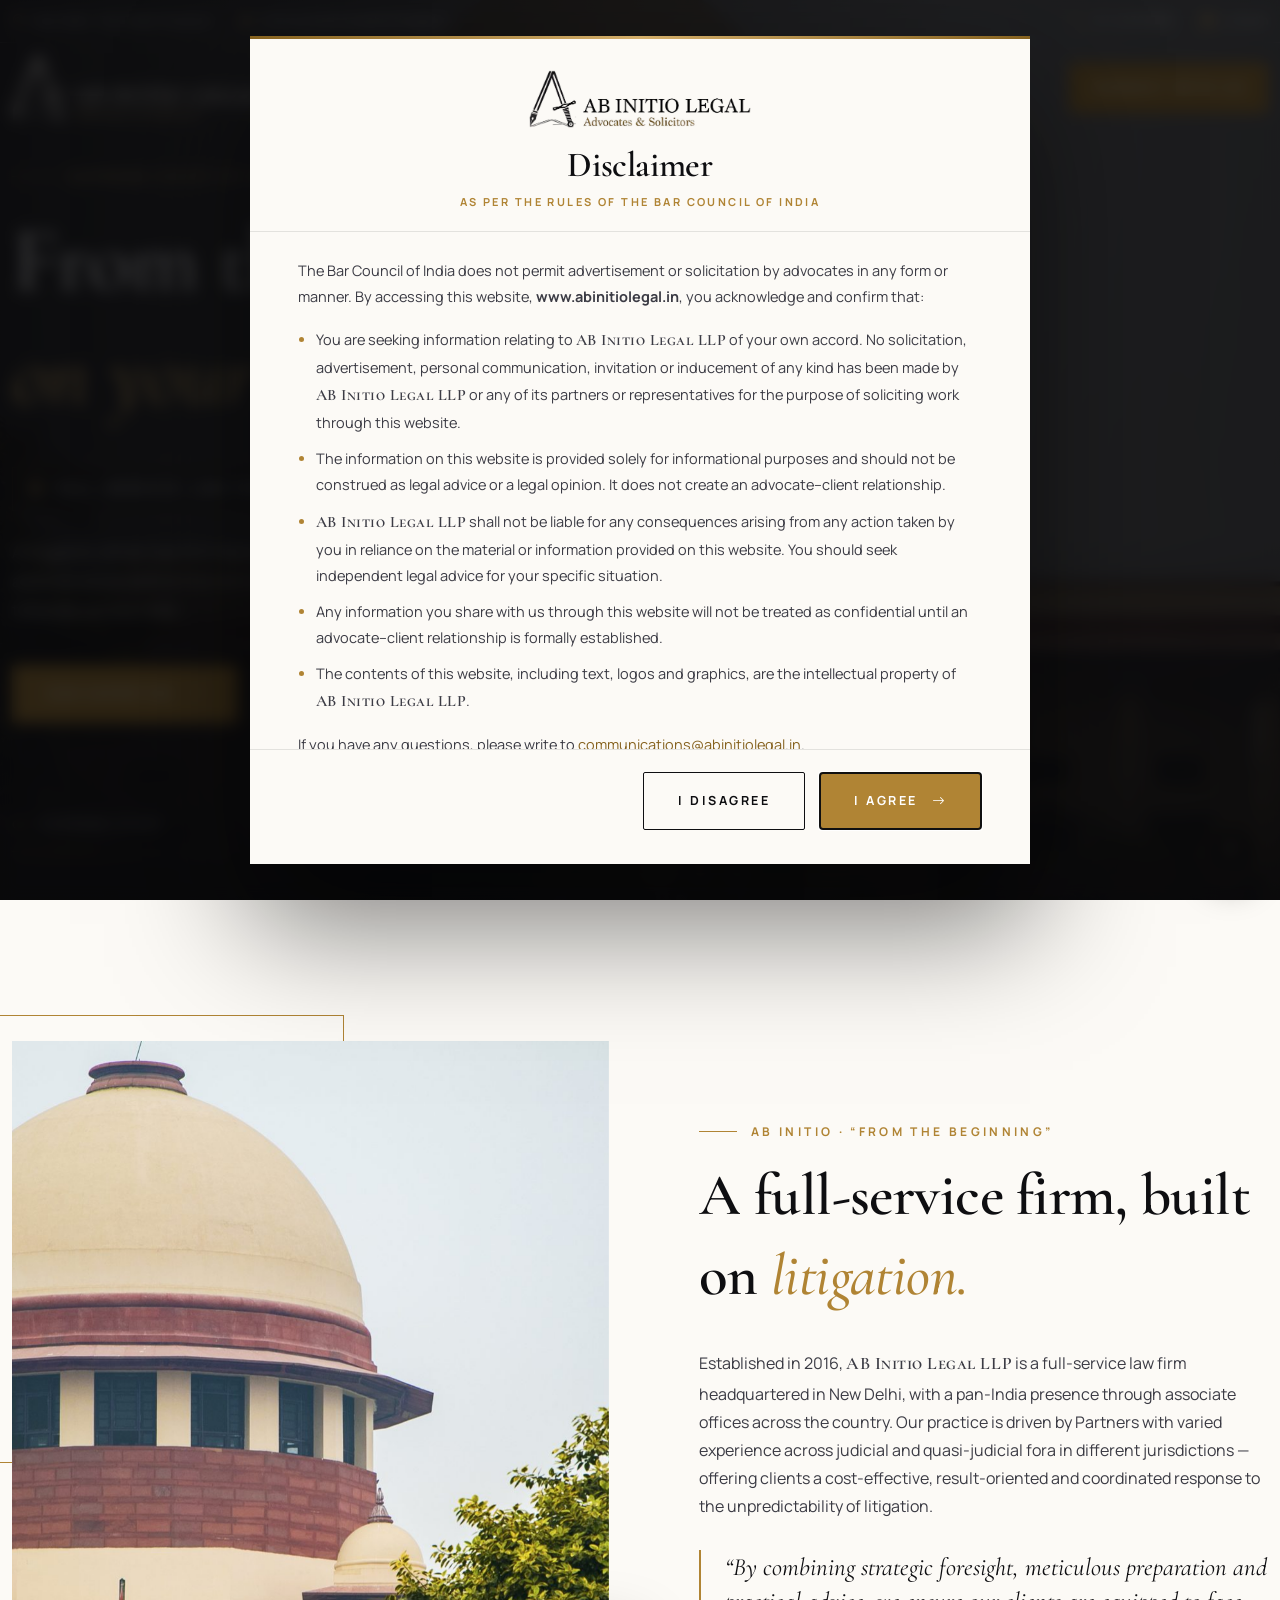
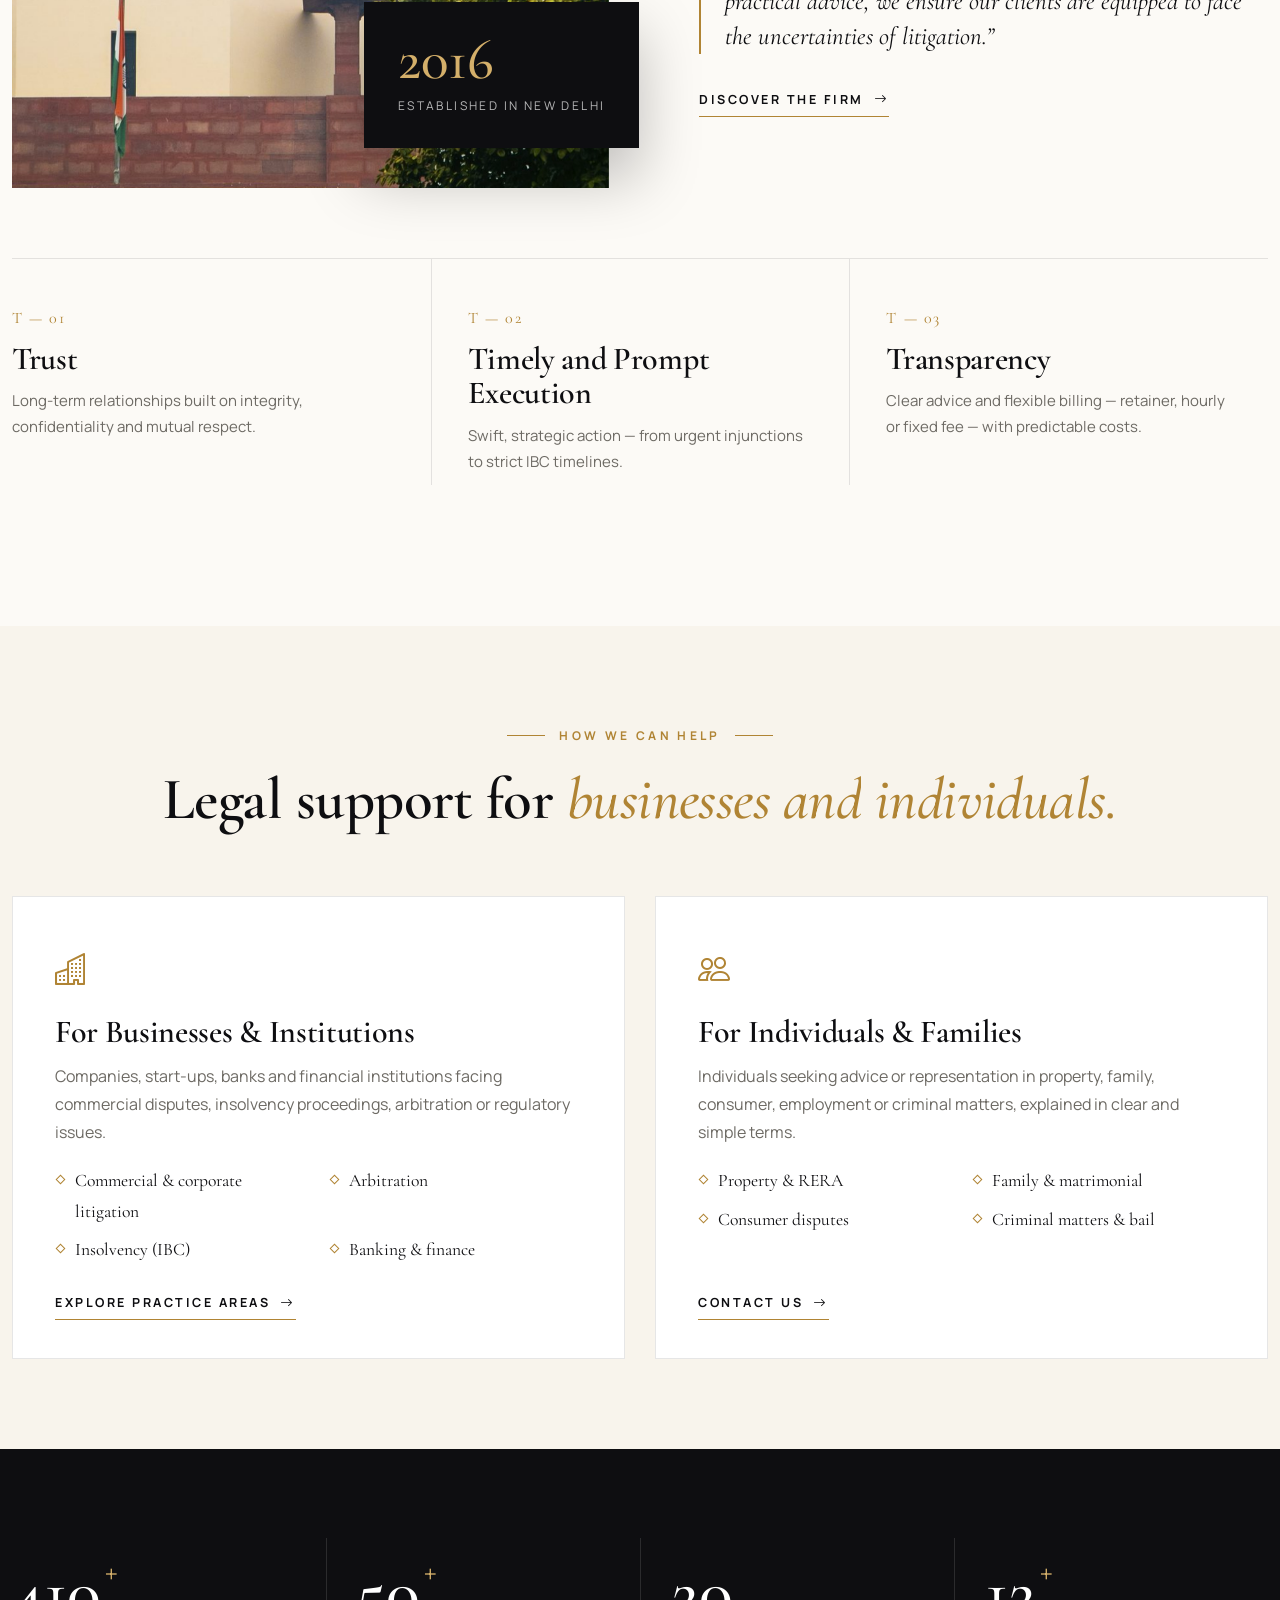
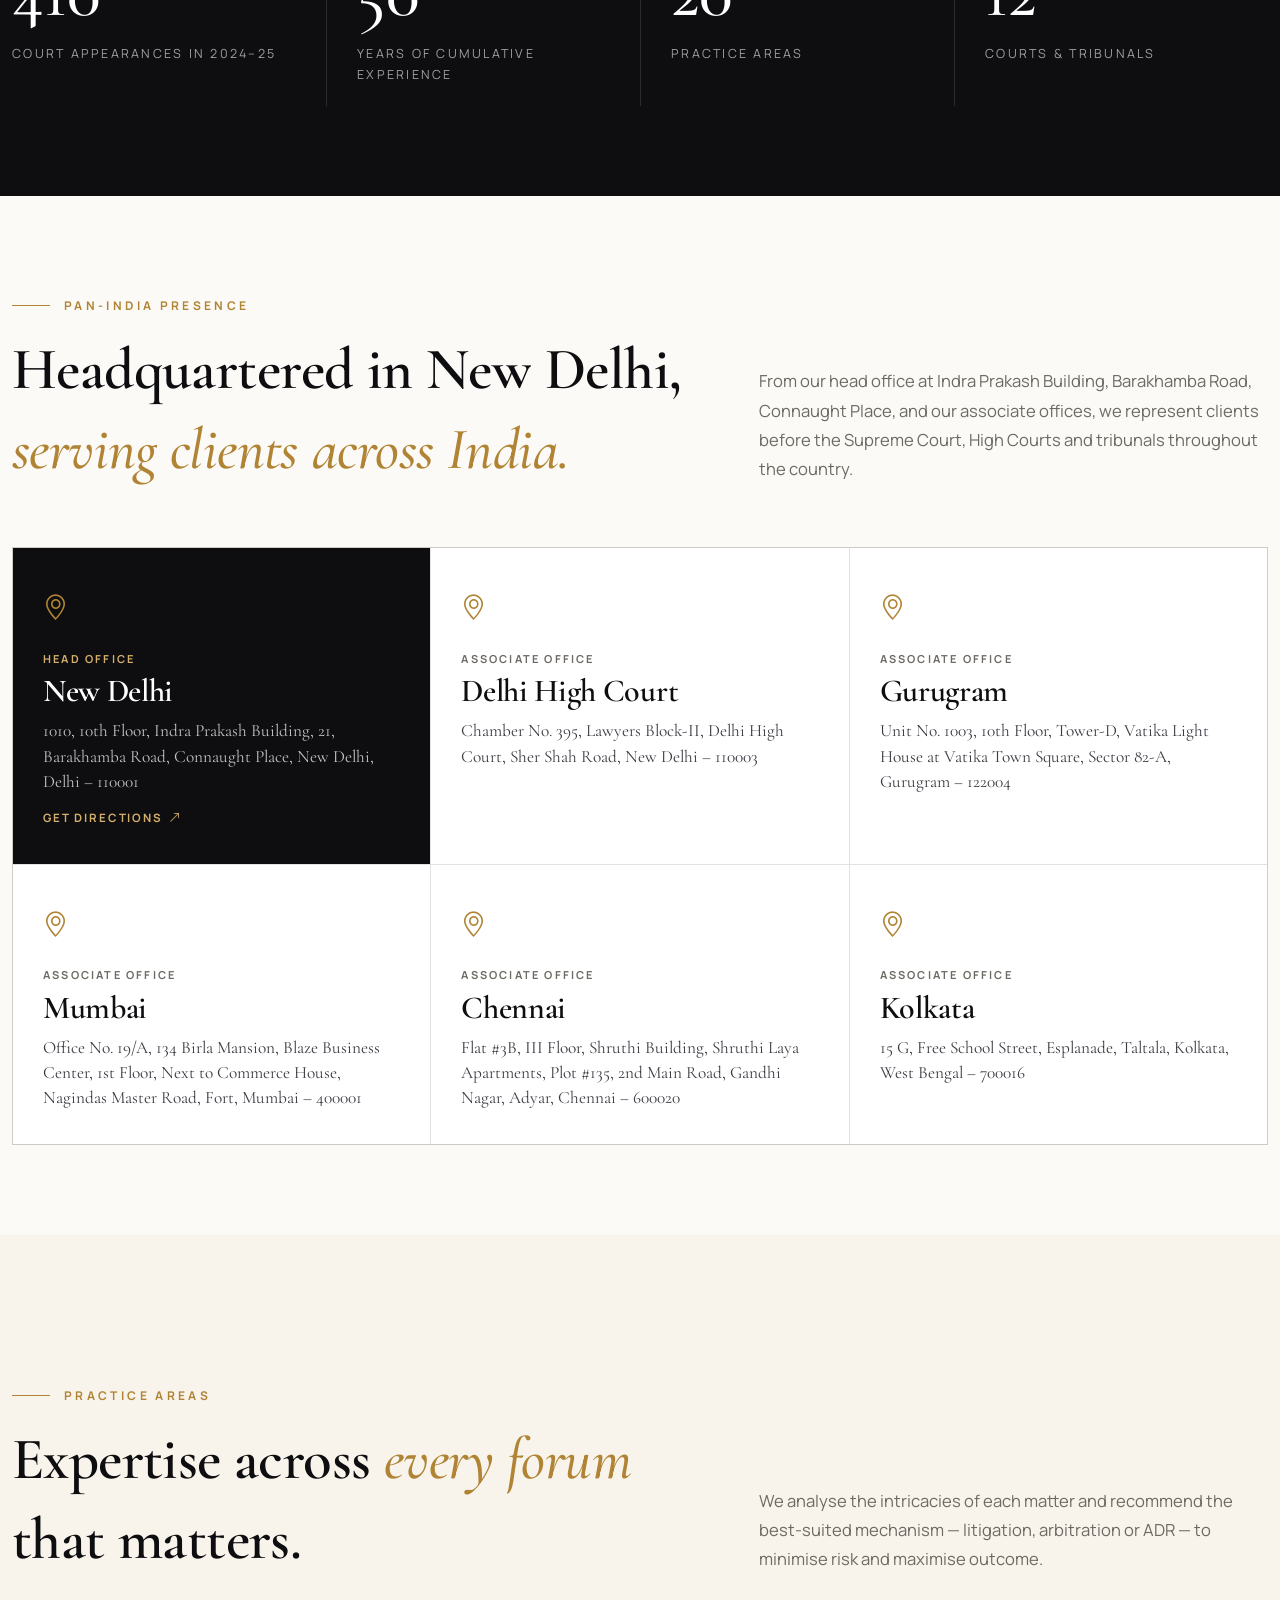
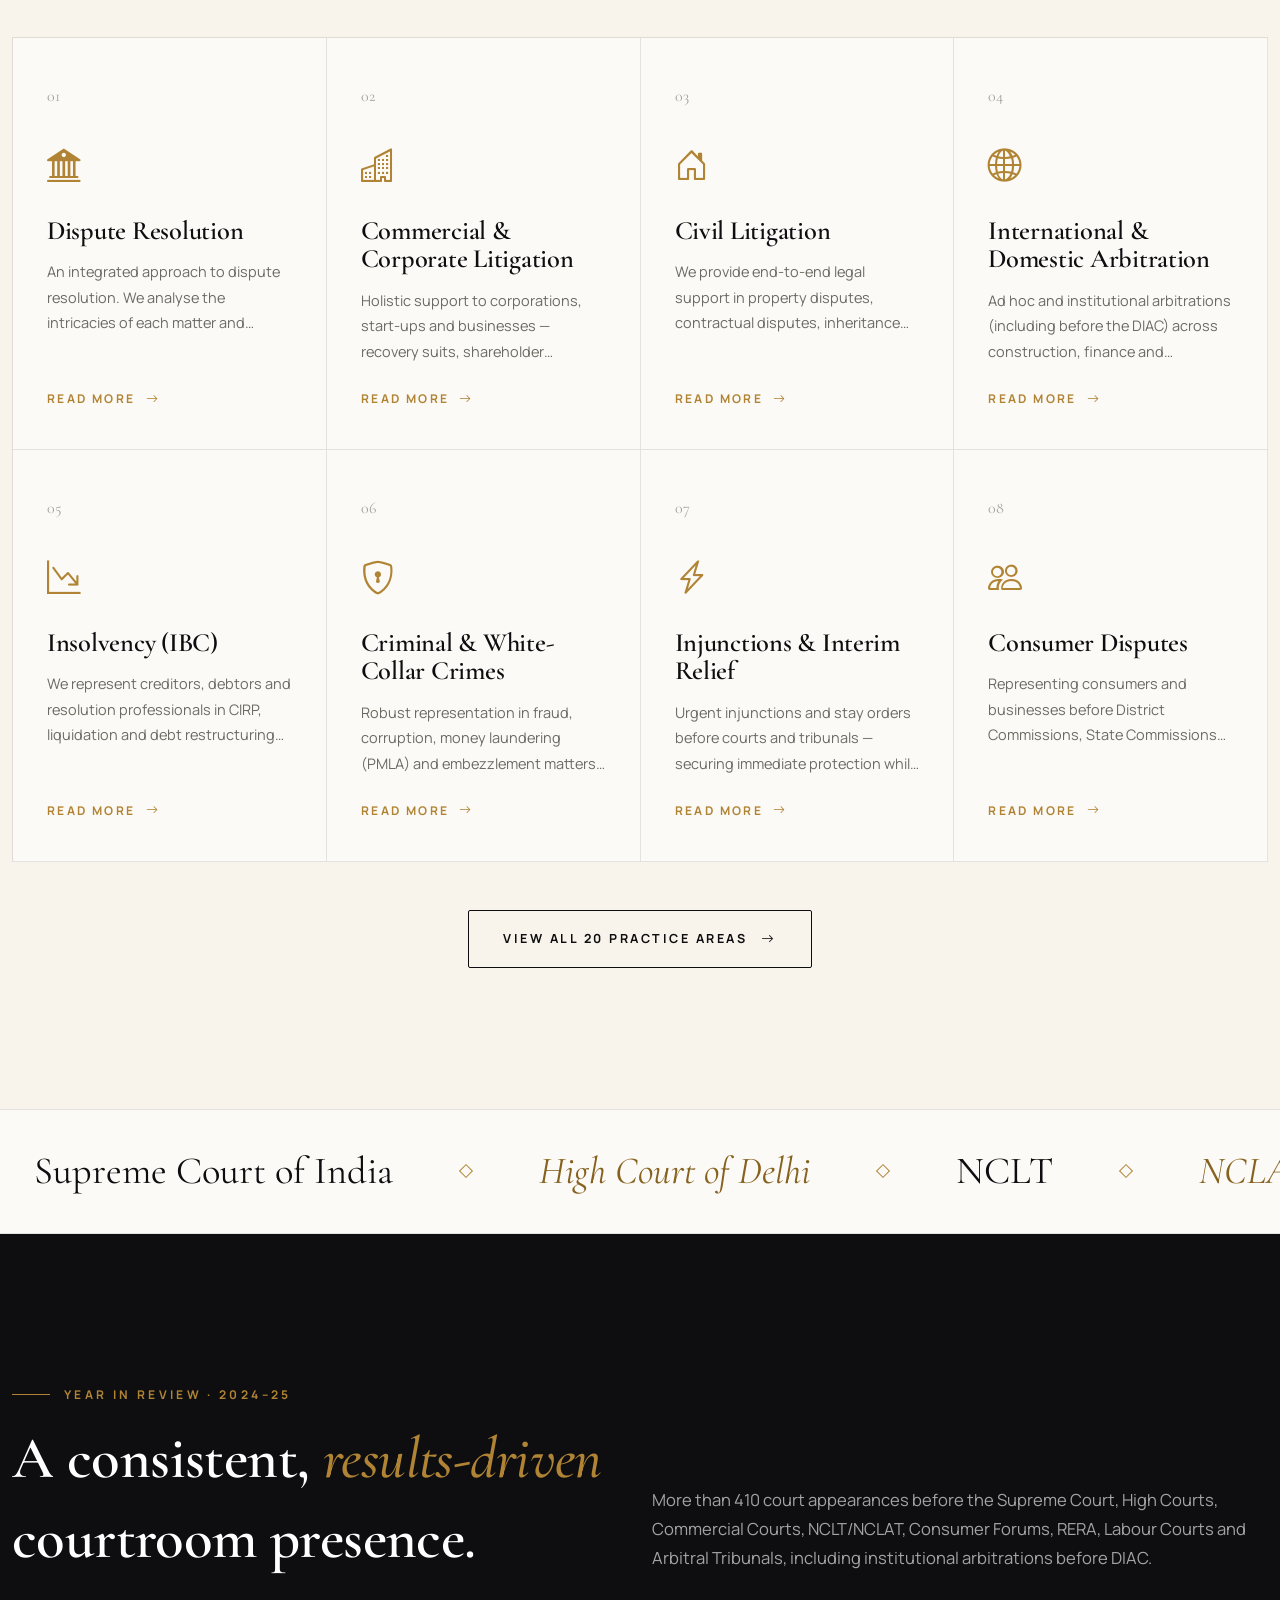
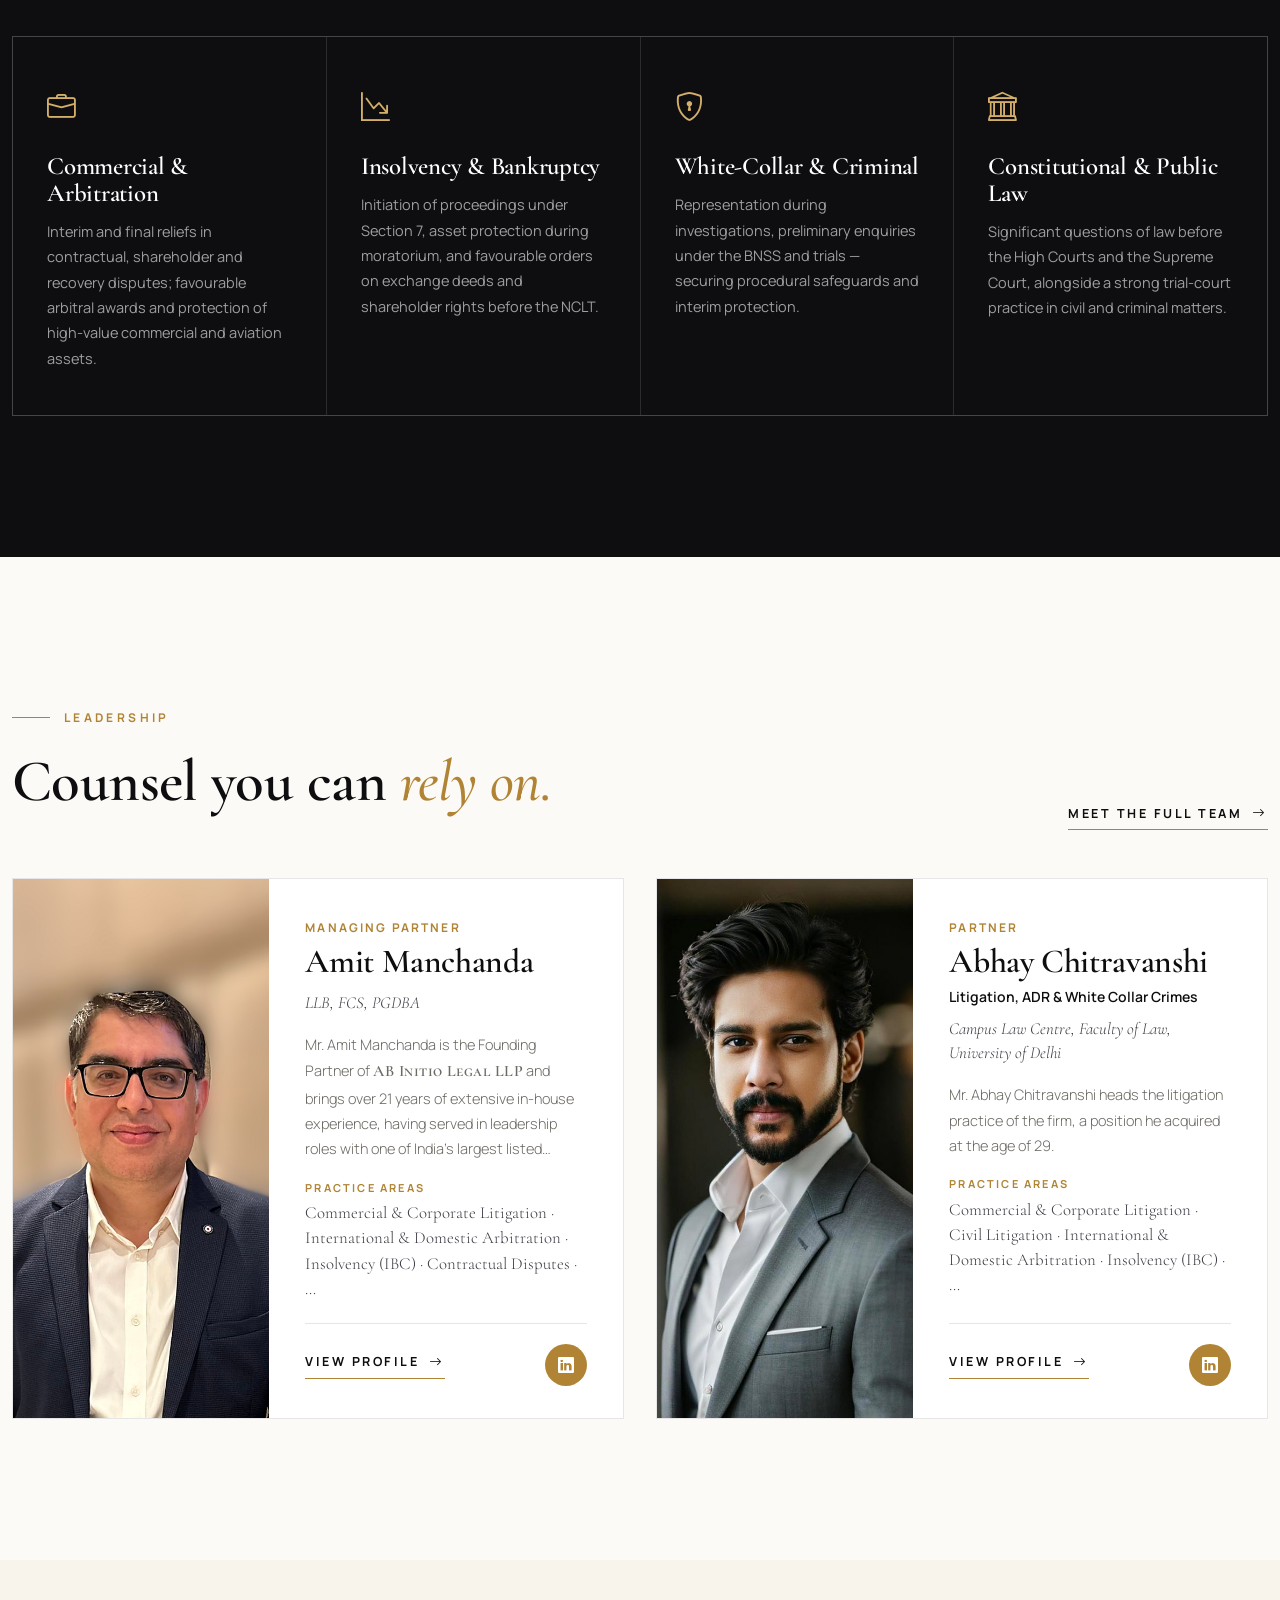
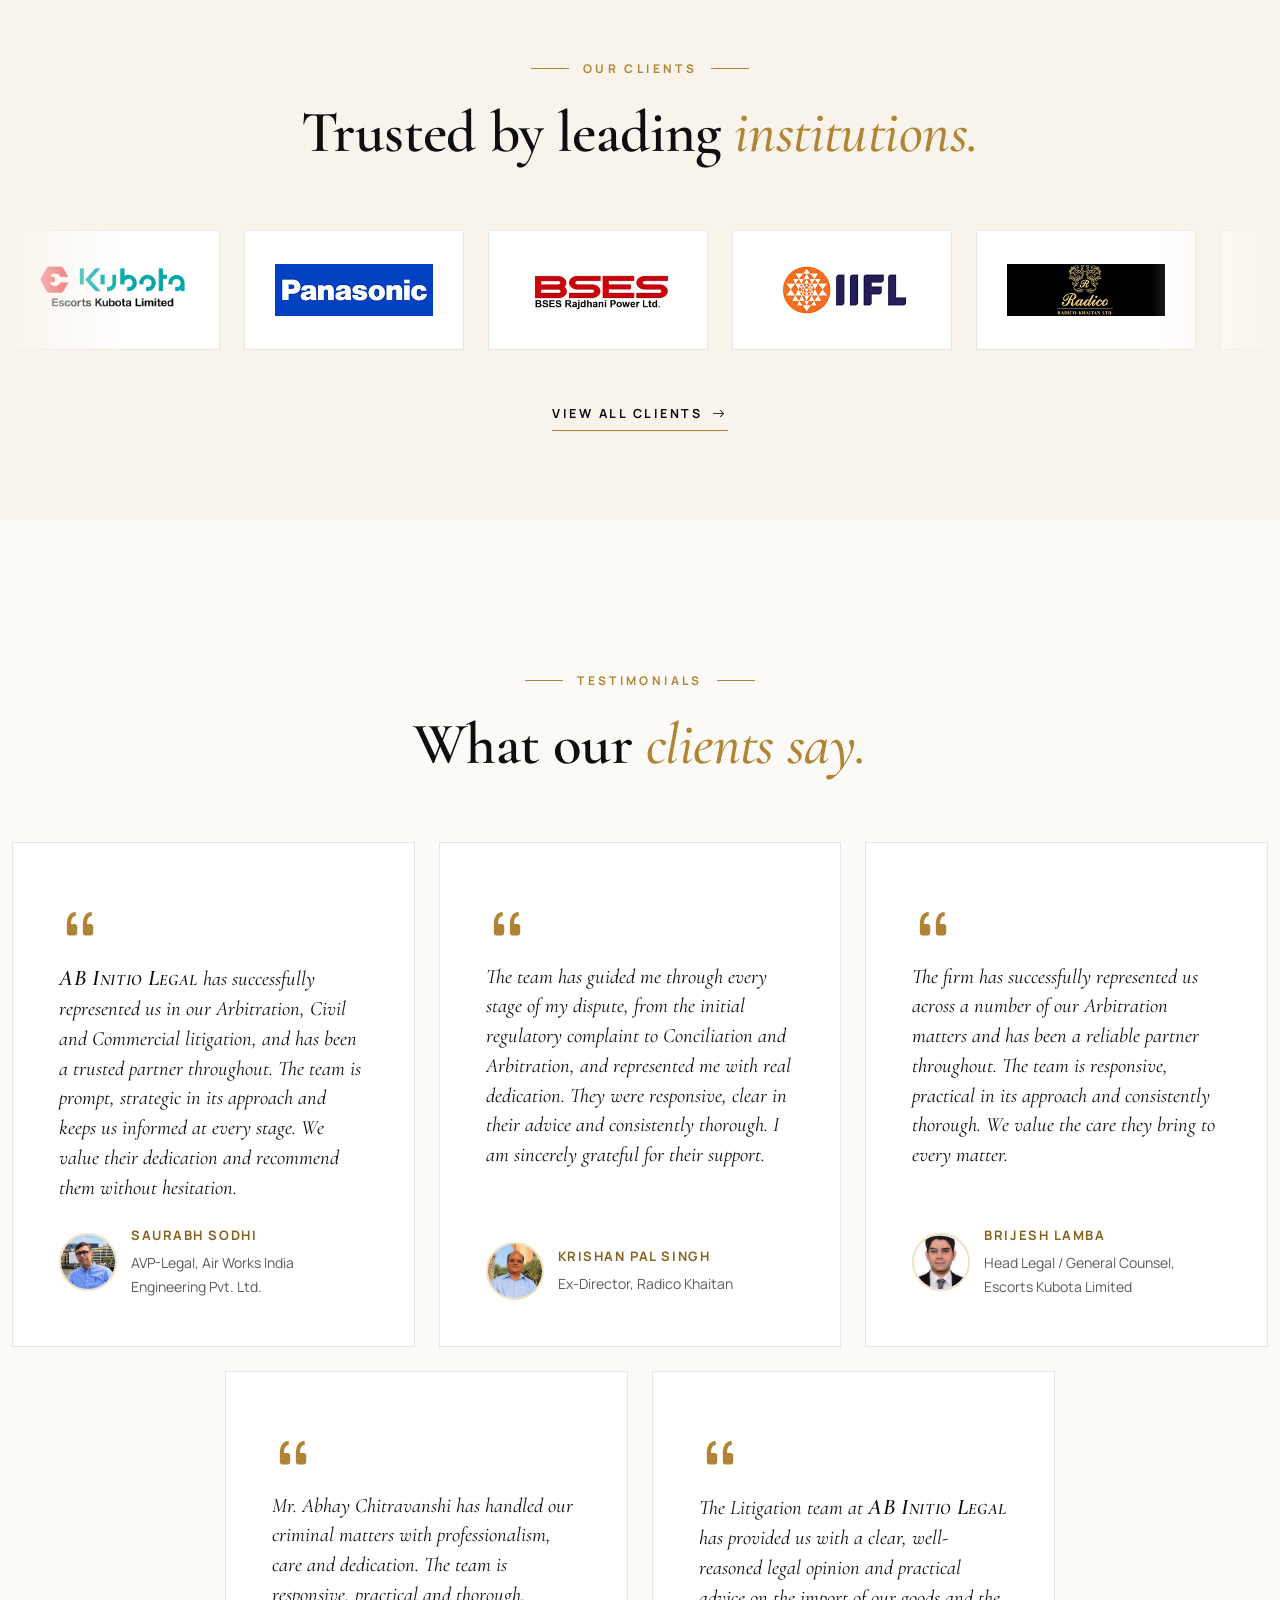
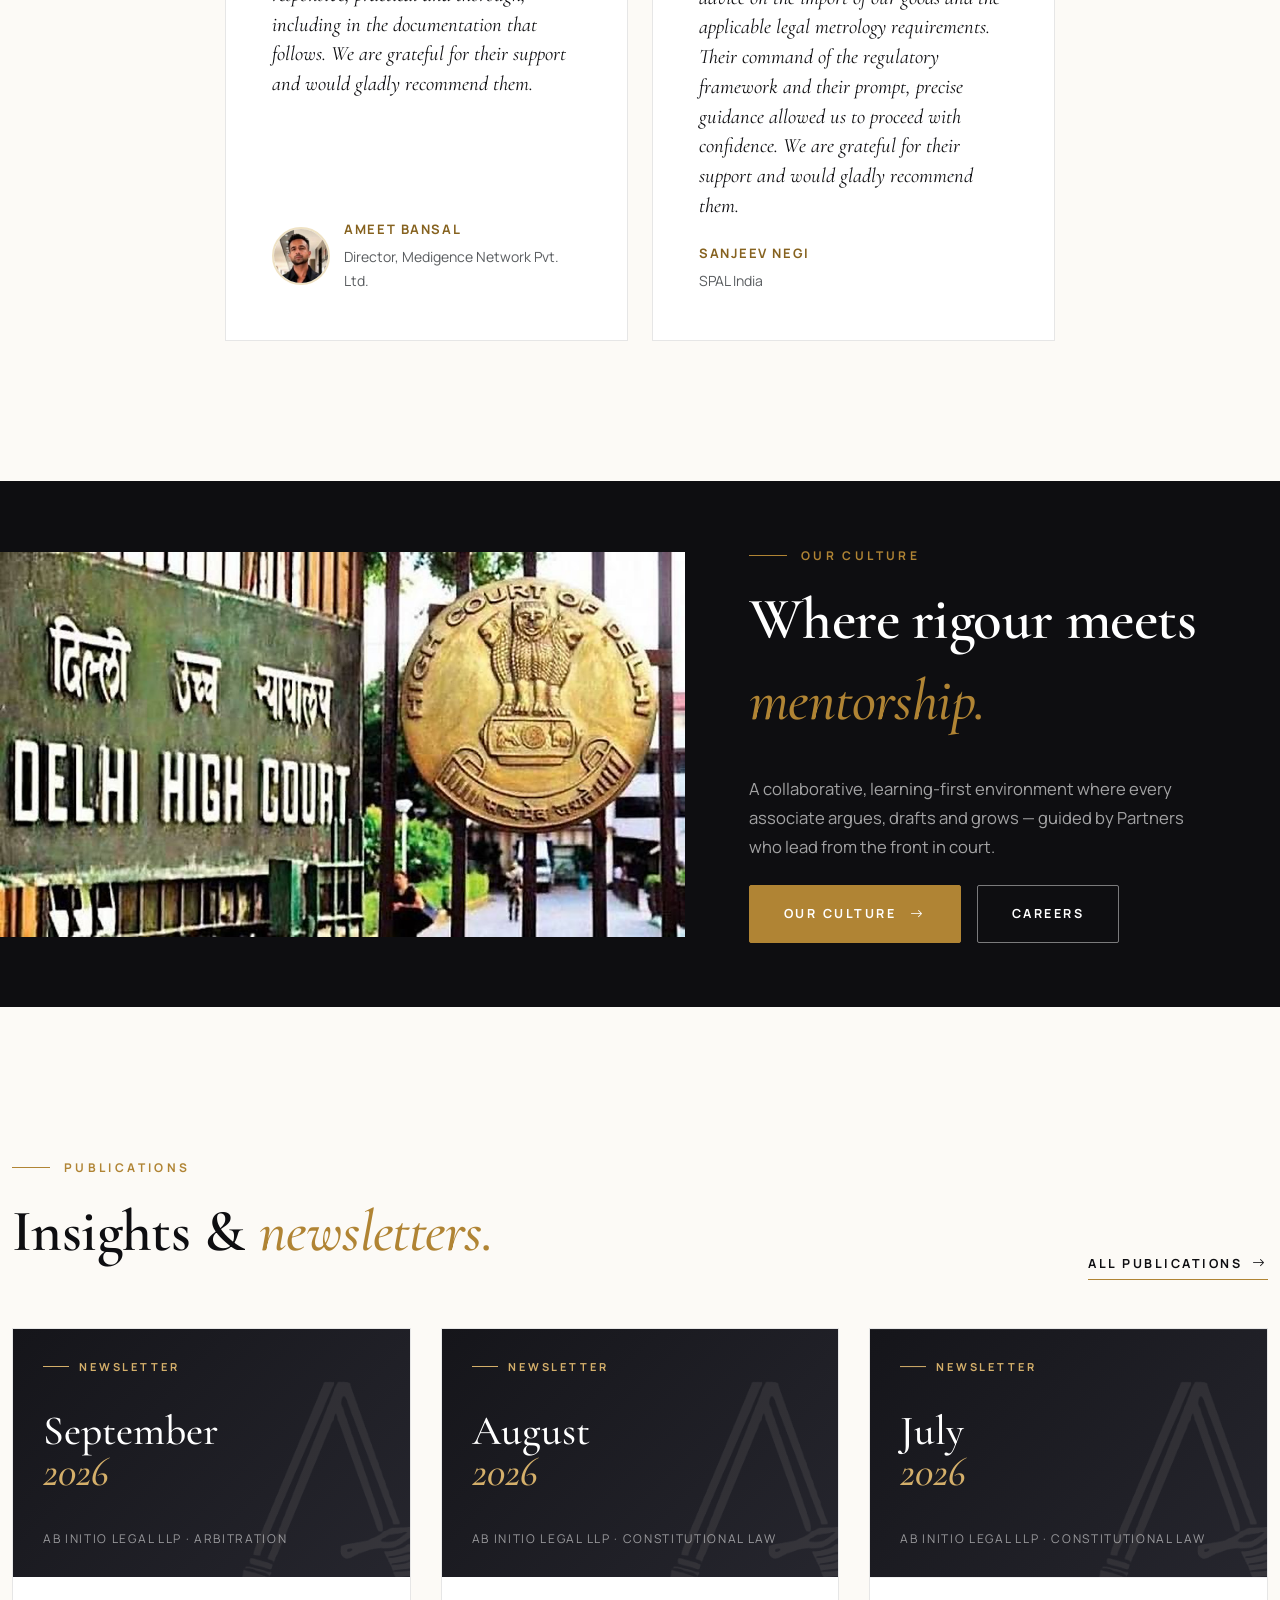
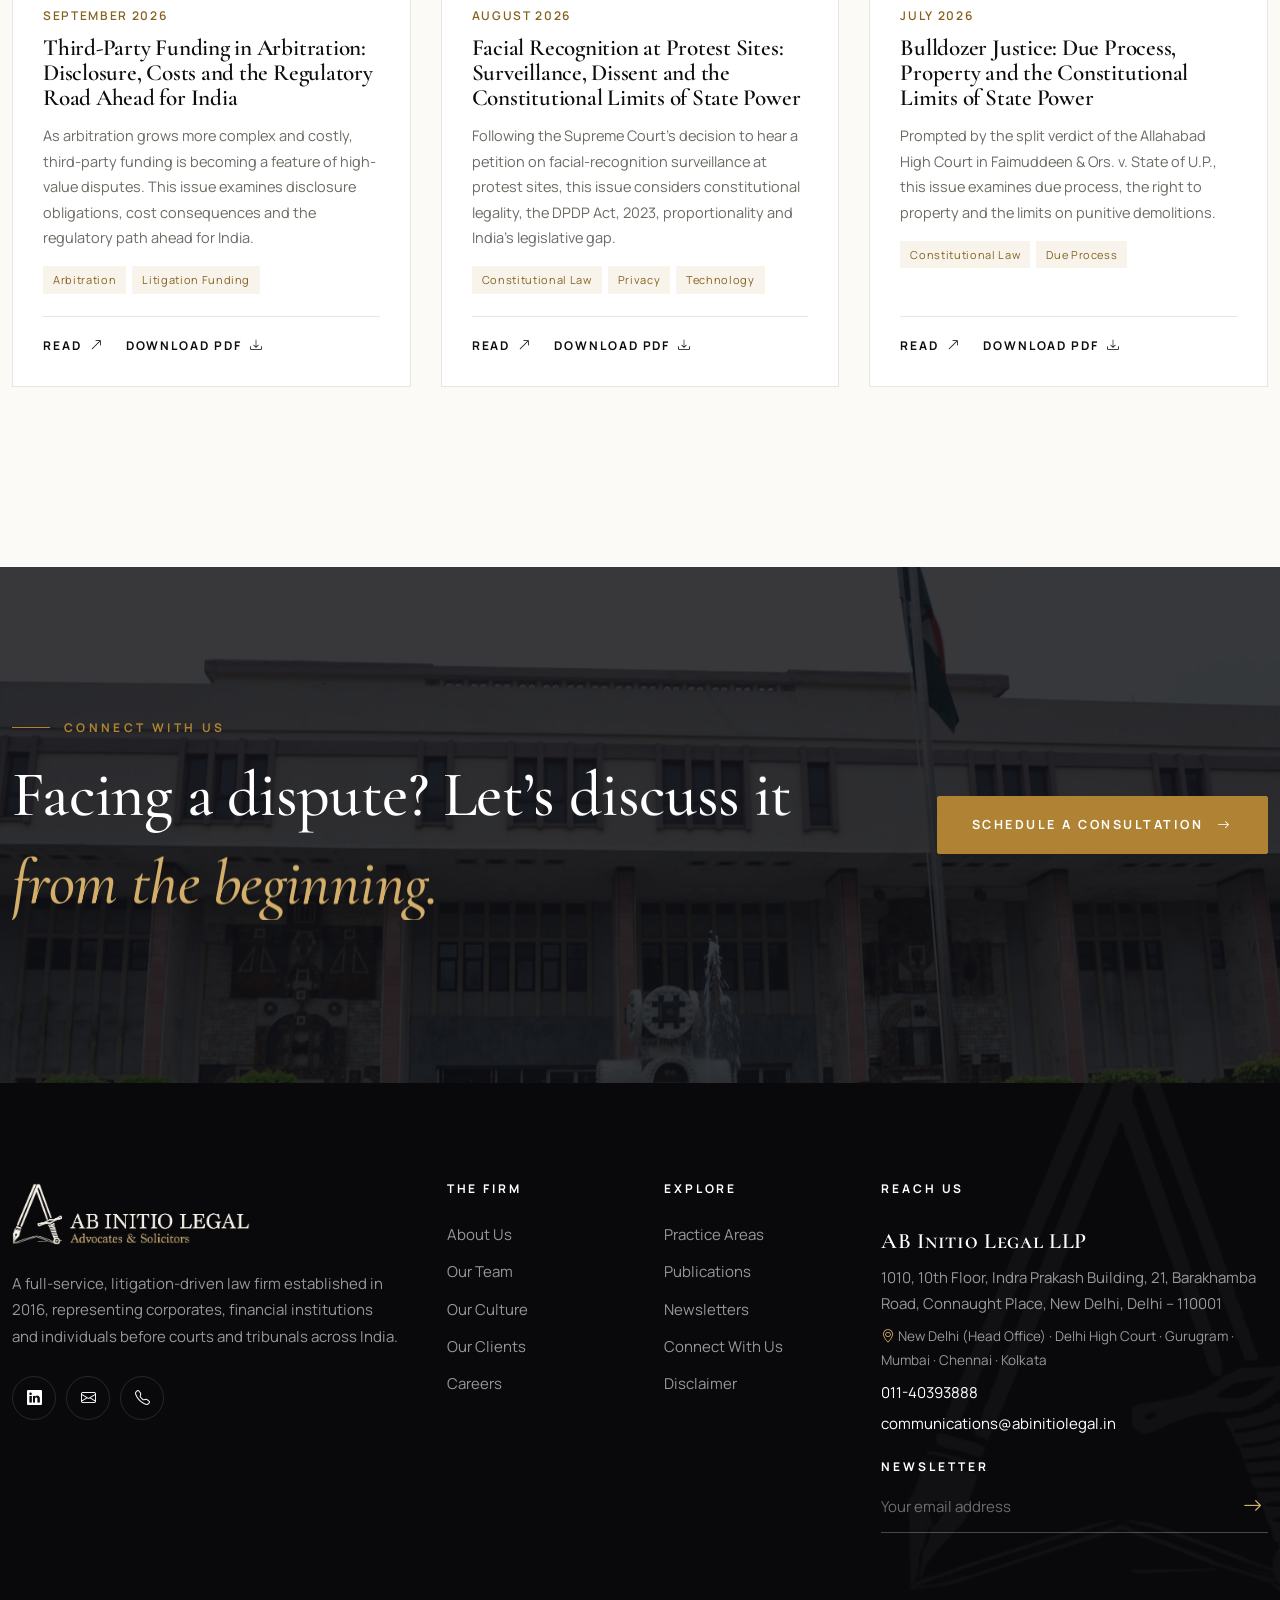
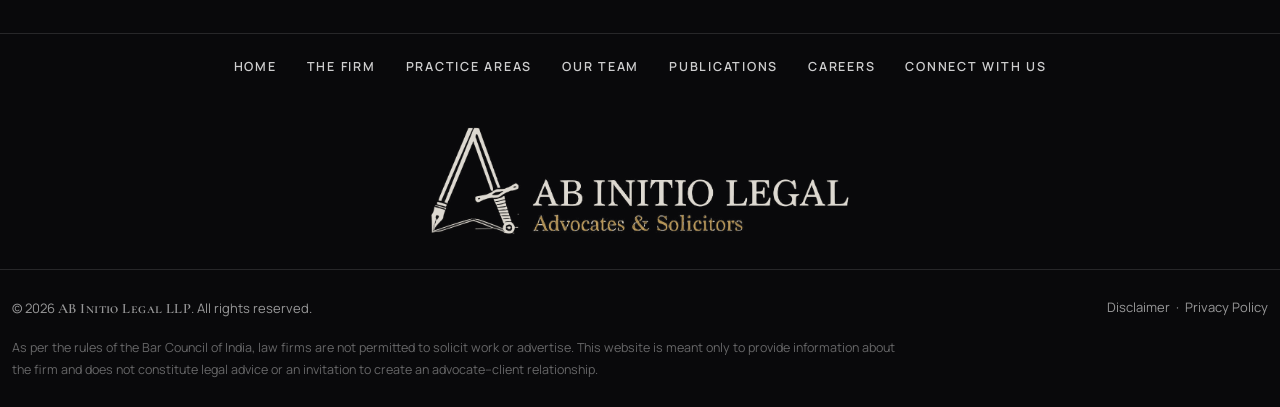
==== commit a5427947: "done" ====
--- a/index.html
+++ b/index.html
@@ -151,7 +151,7 @@
         </div>
       </div>
     </section>
-
+ 
     <!-- ============ PAN-INDIA PRESENCE ============ -->
     <section class="section-sm">
       <div class="container-xl">
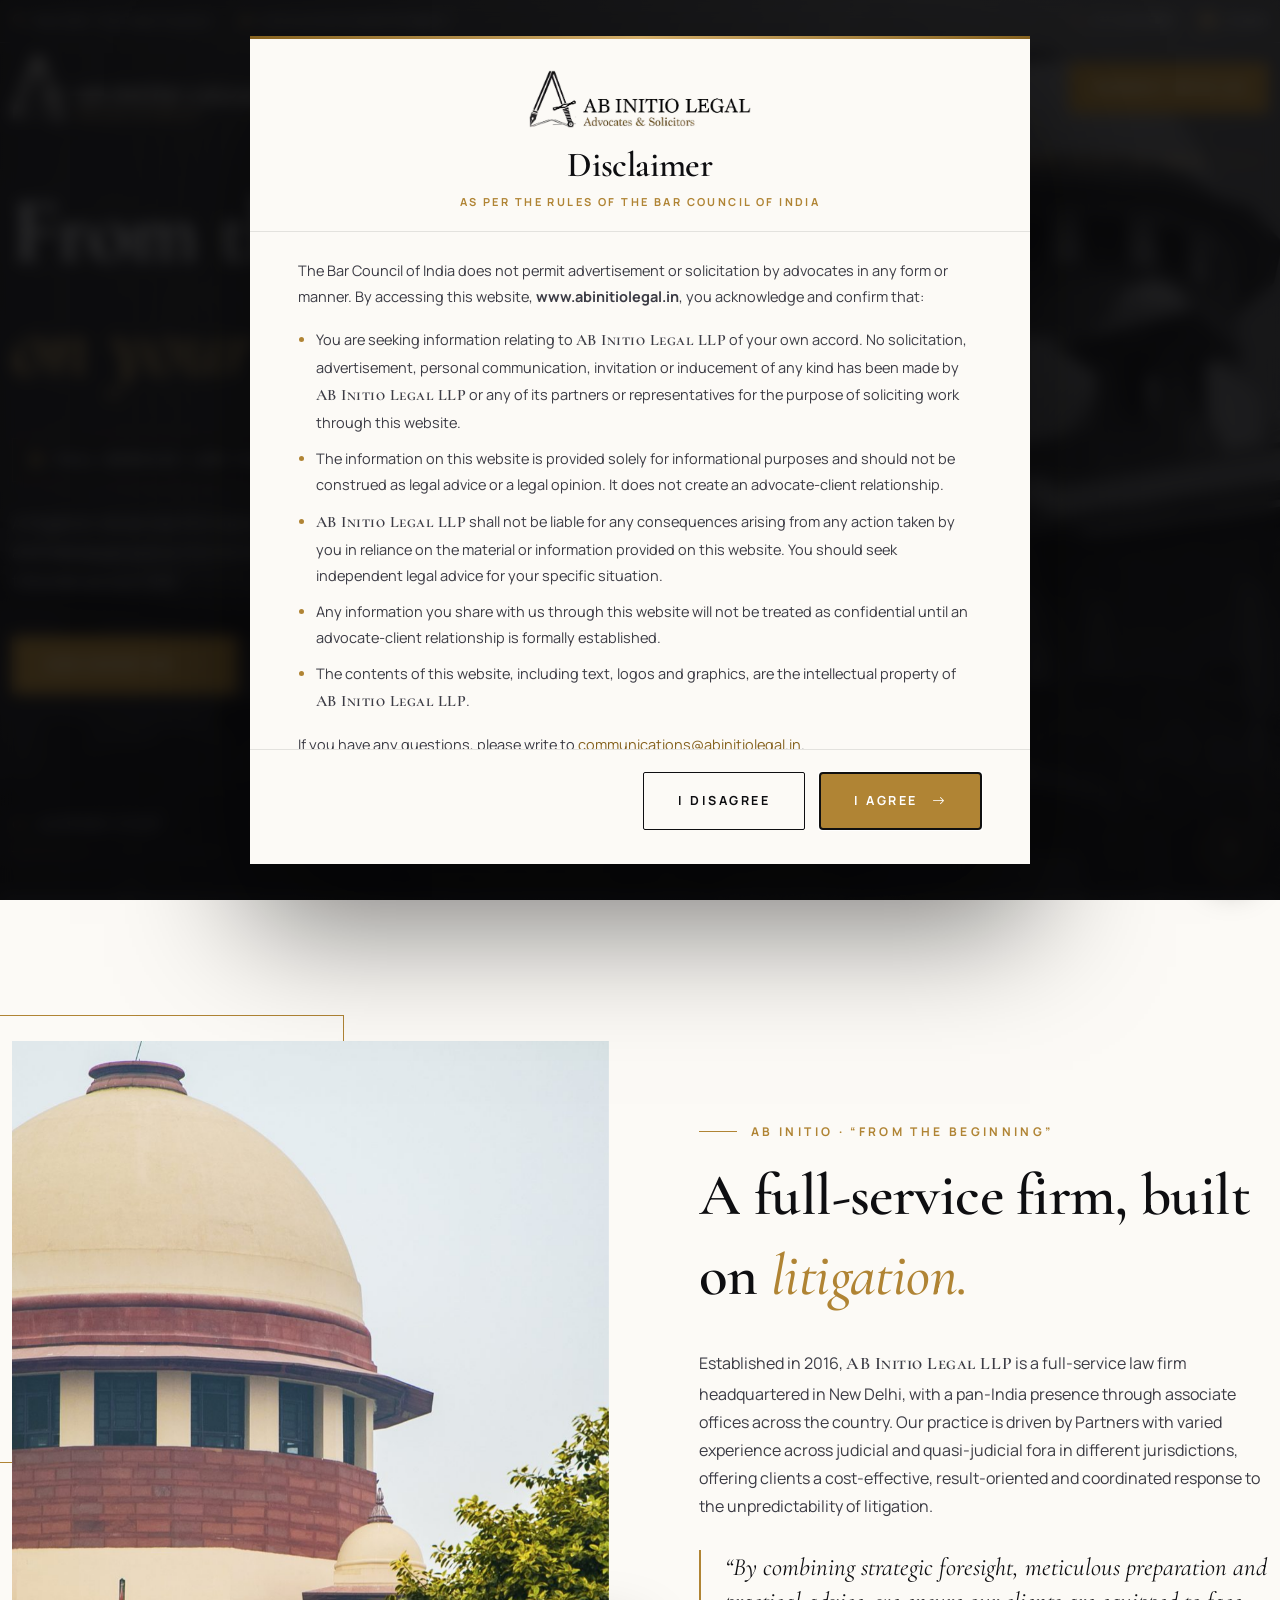
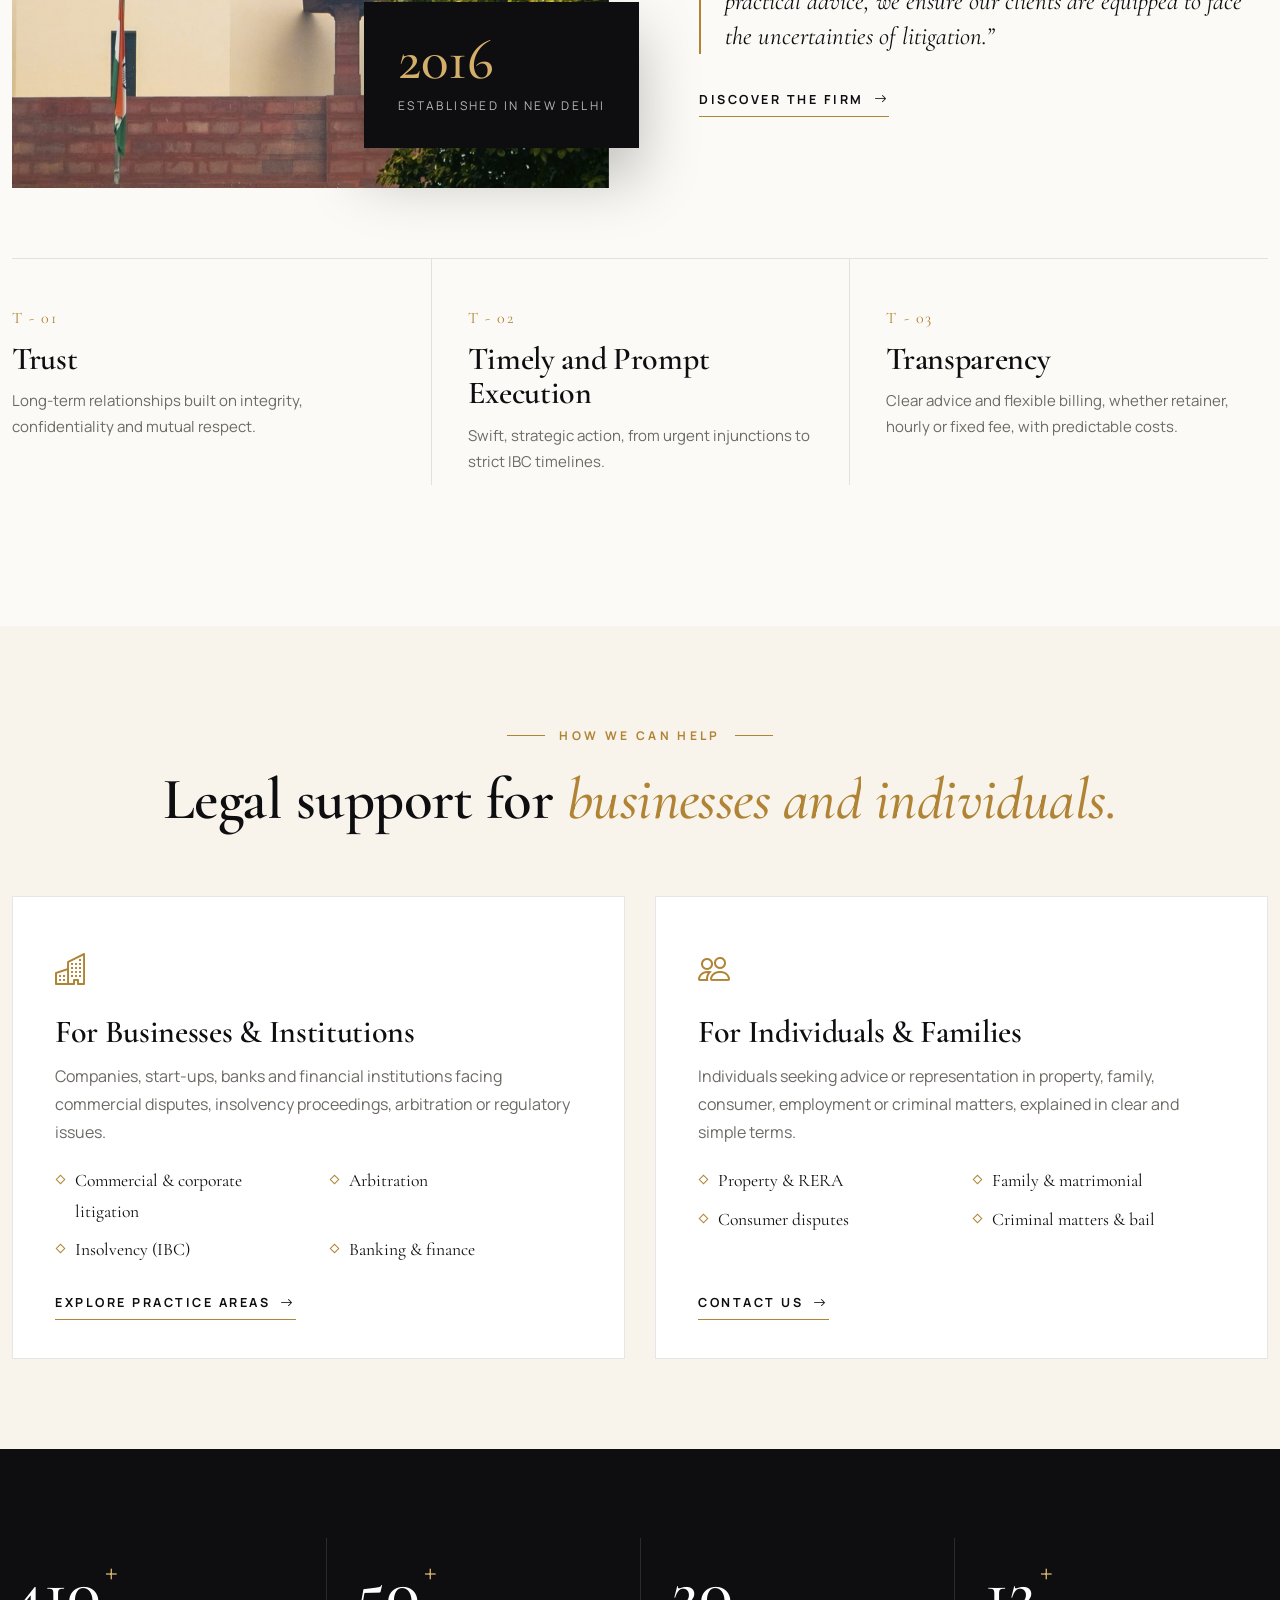
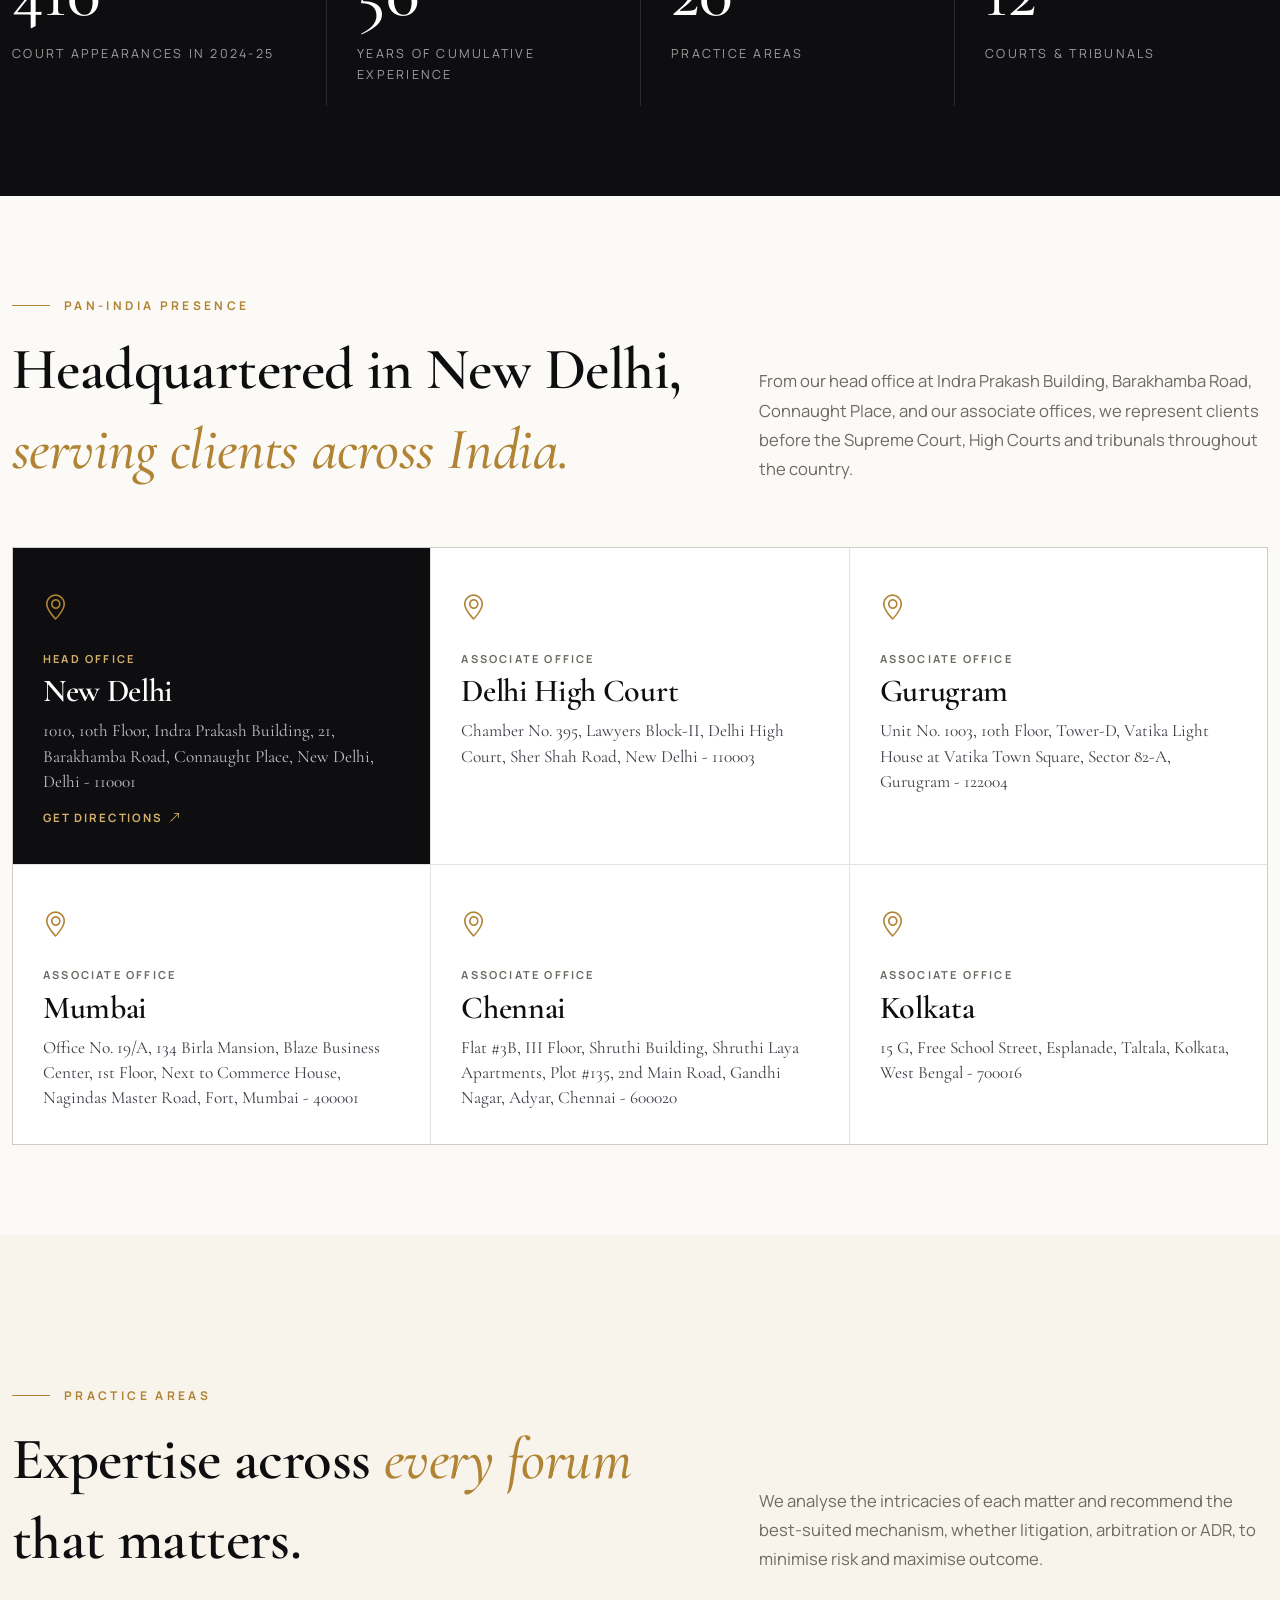
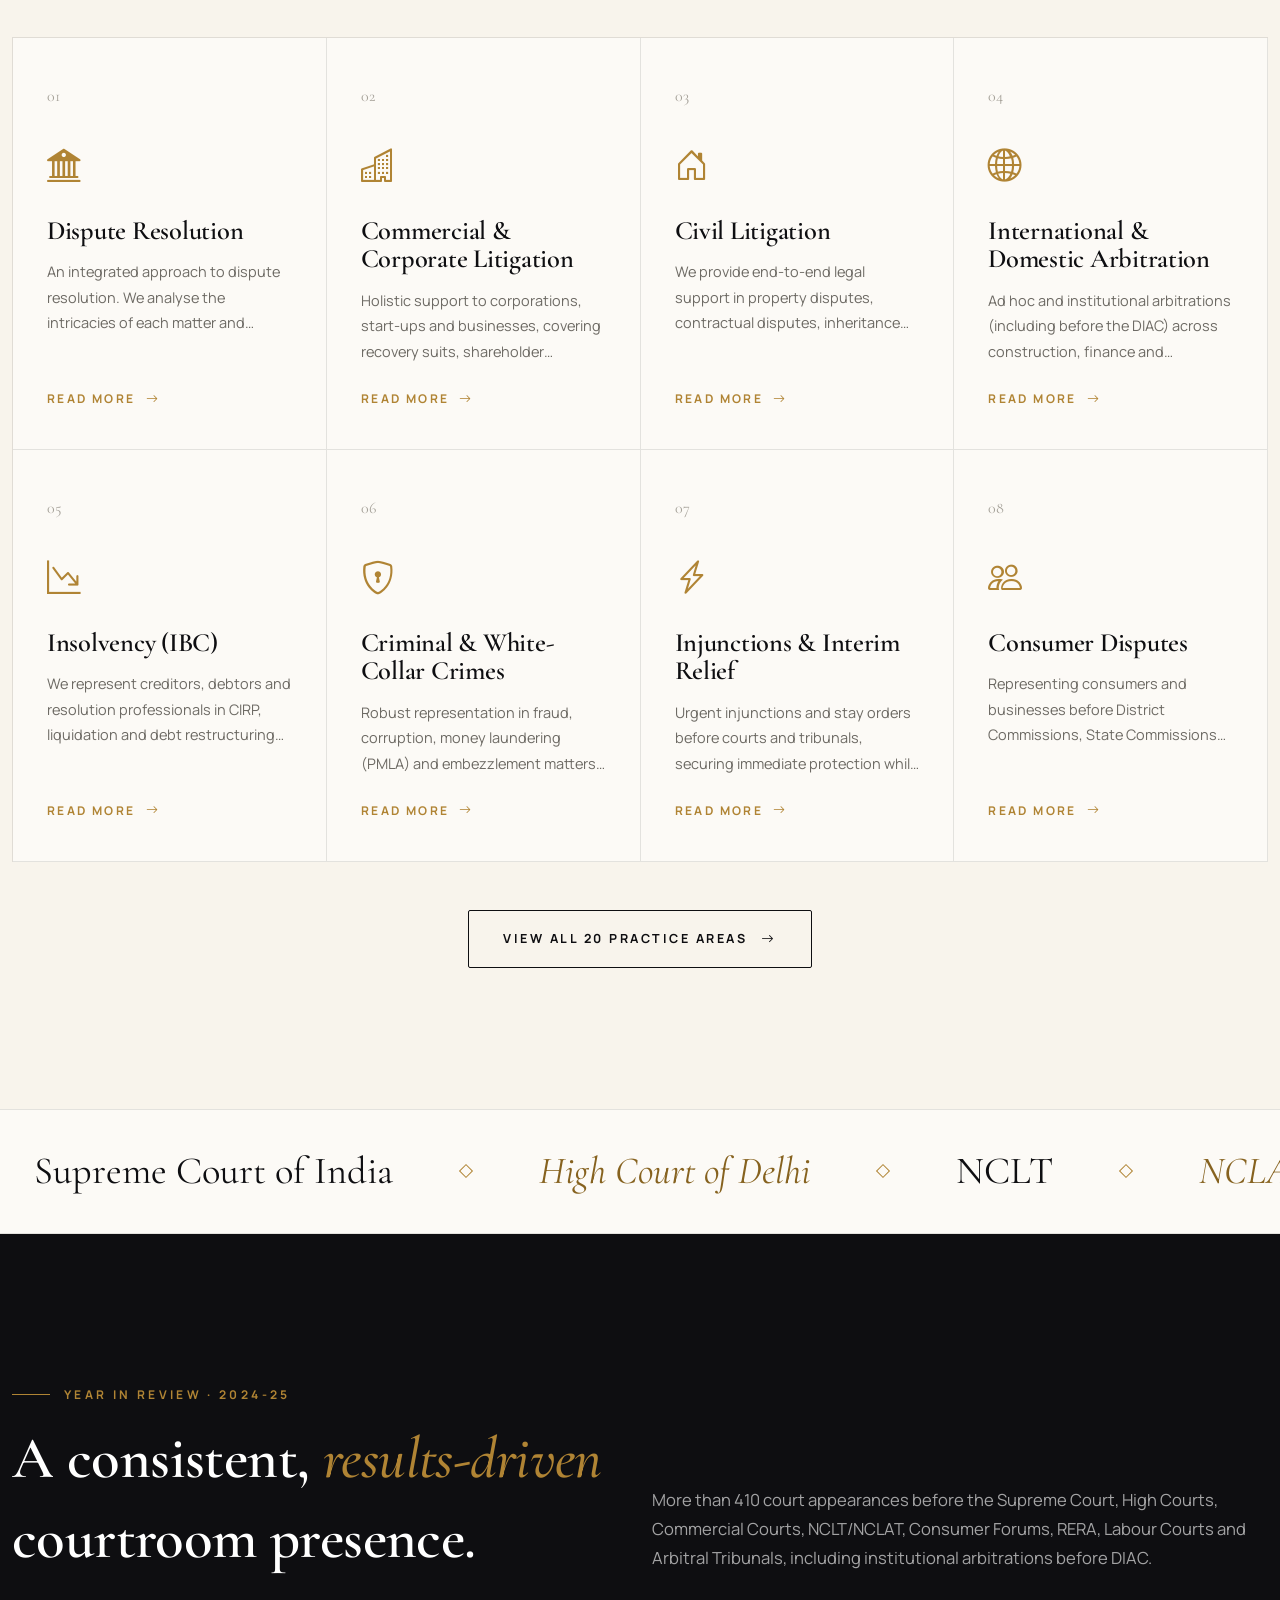
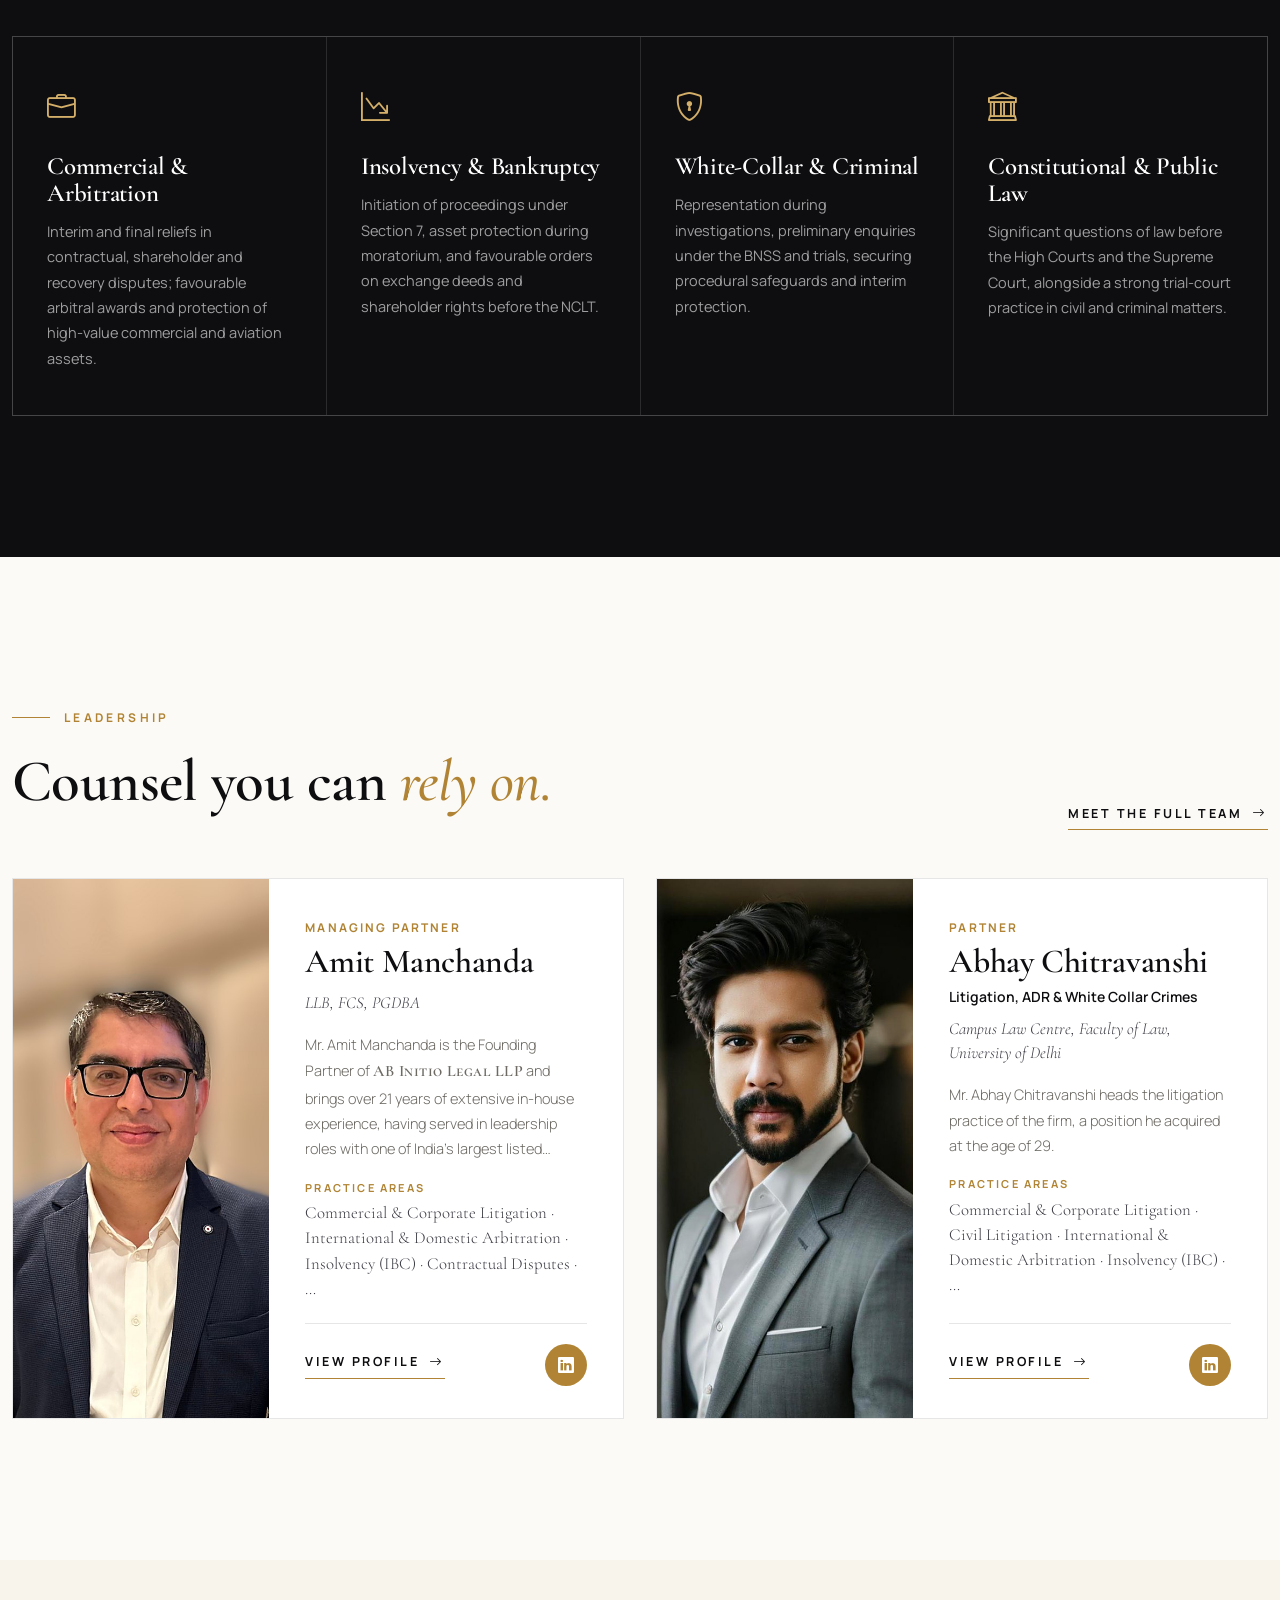
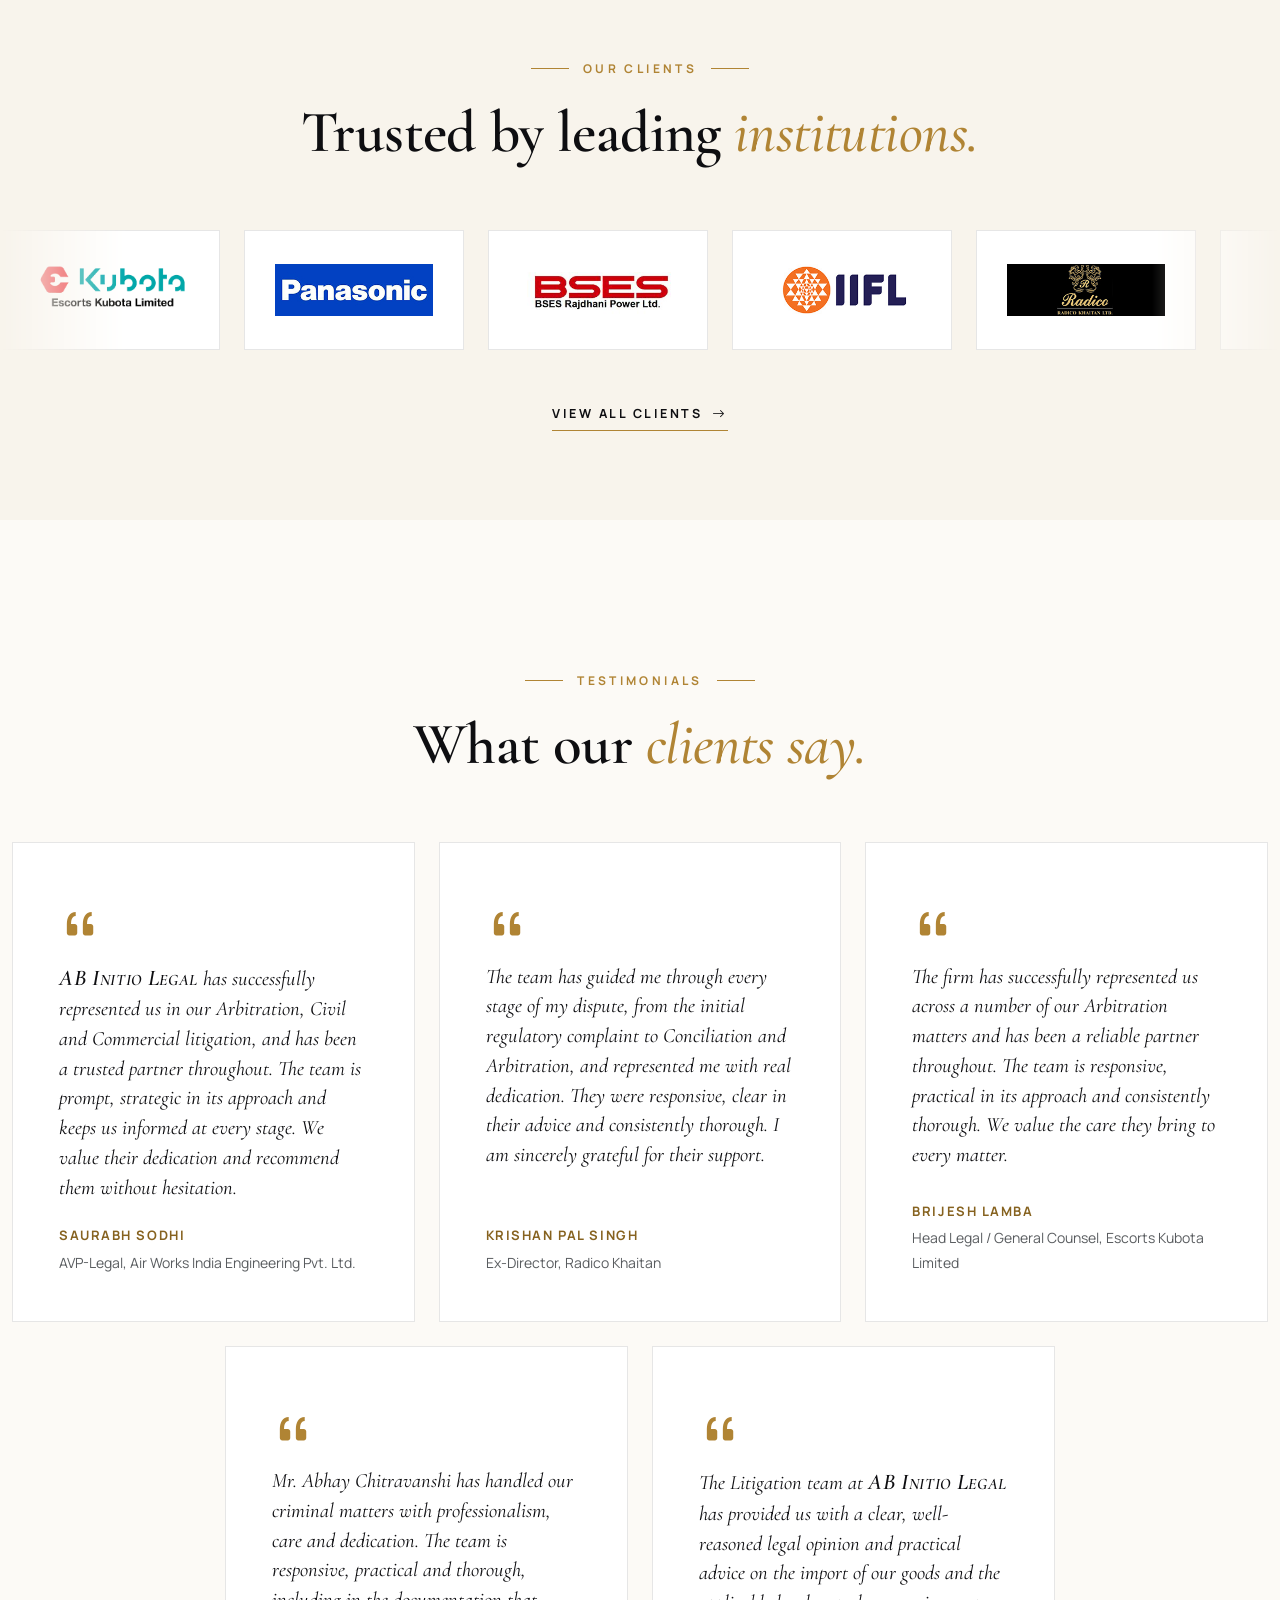
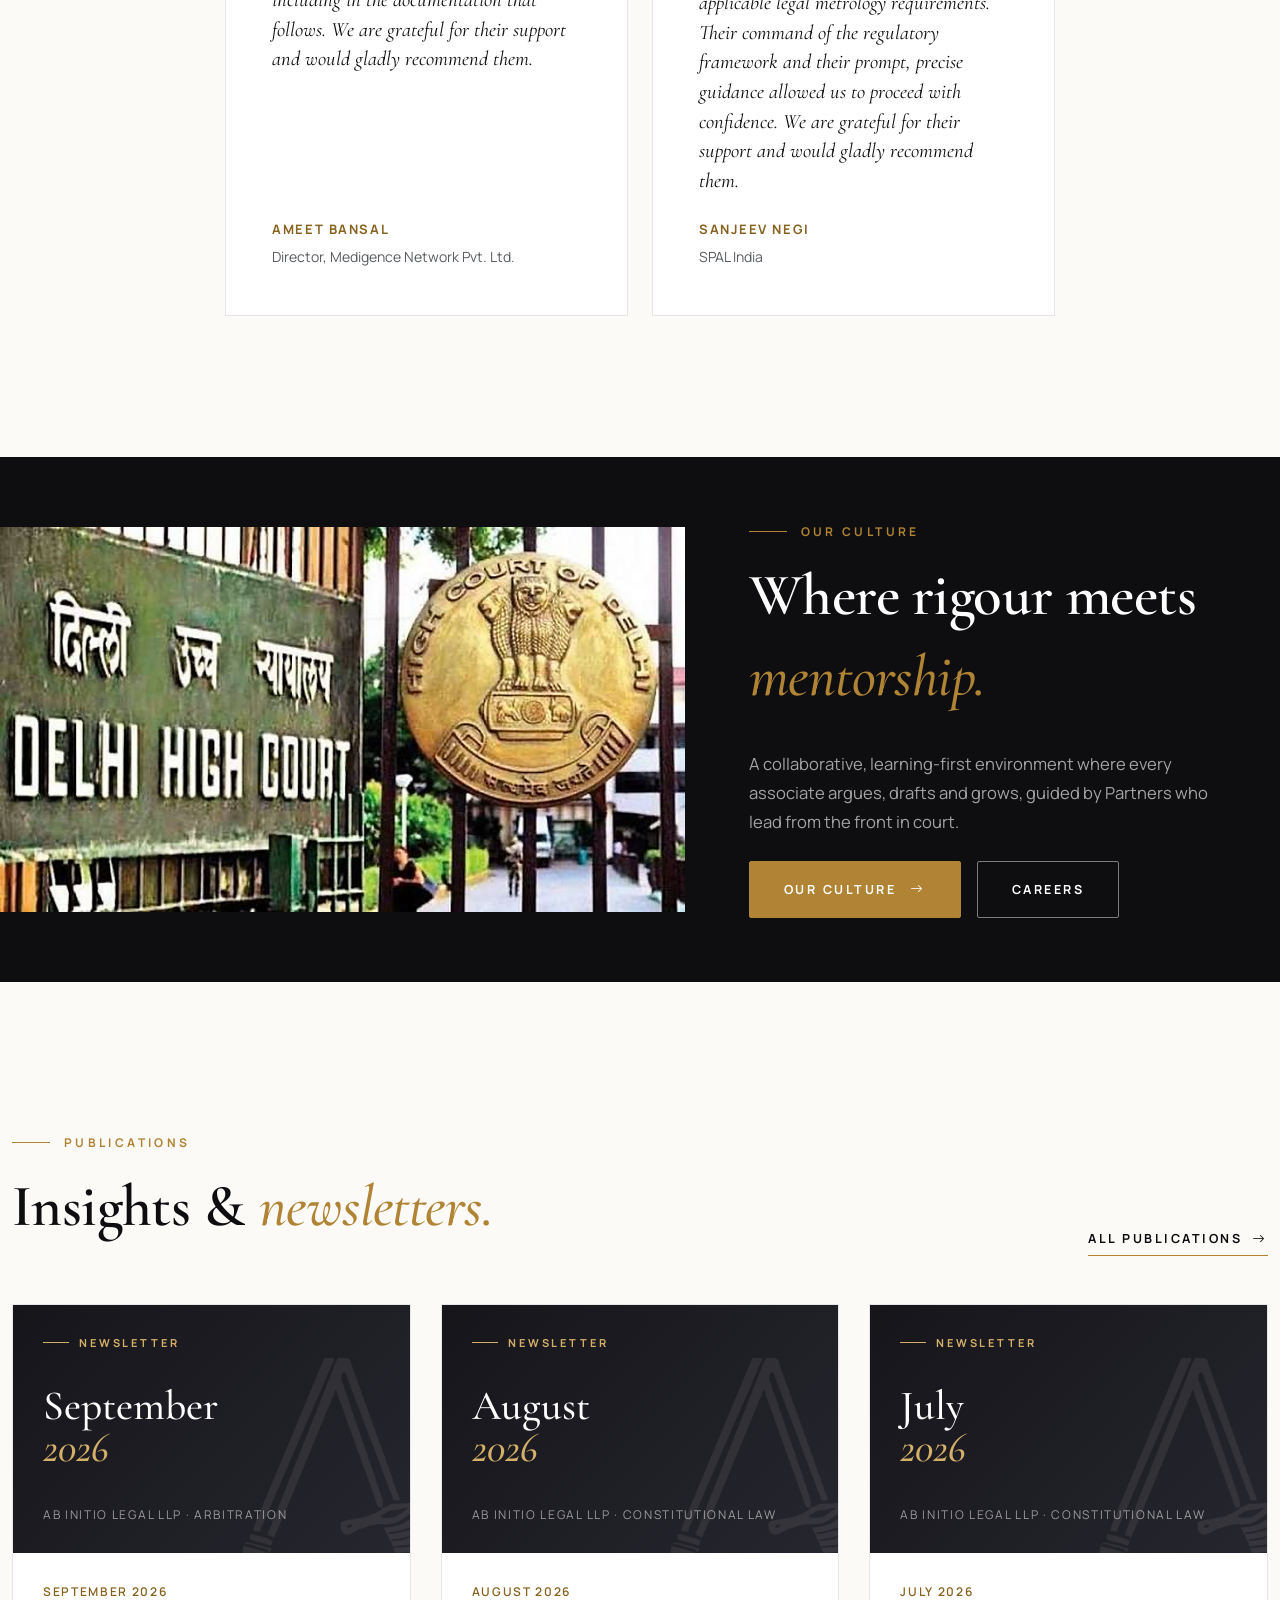
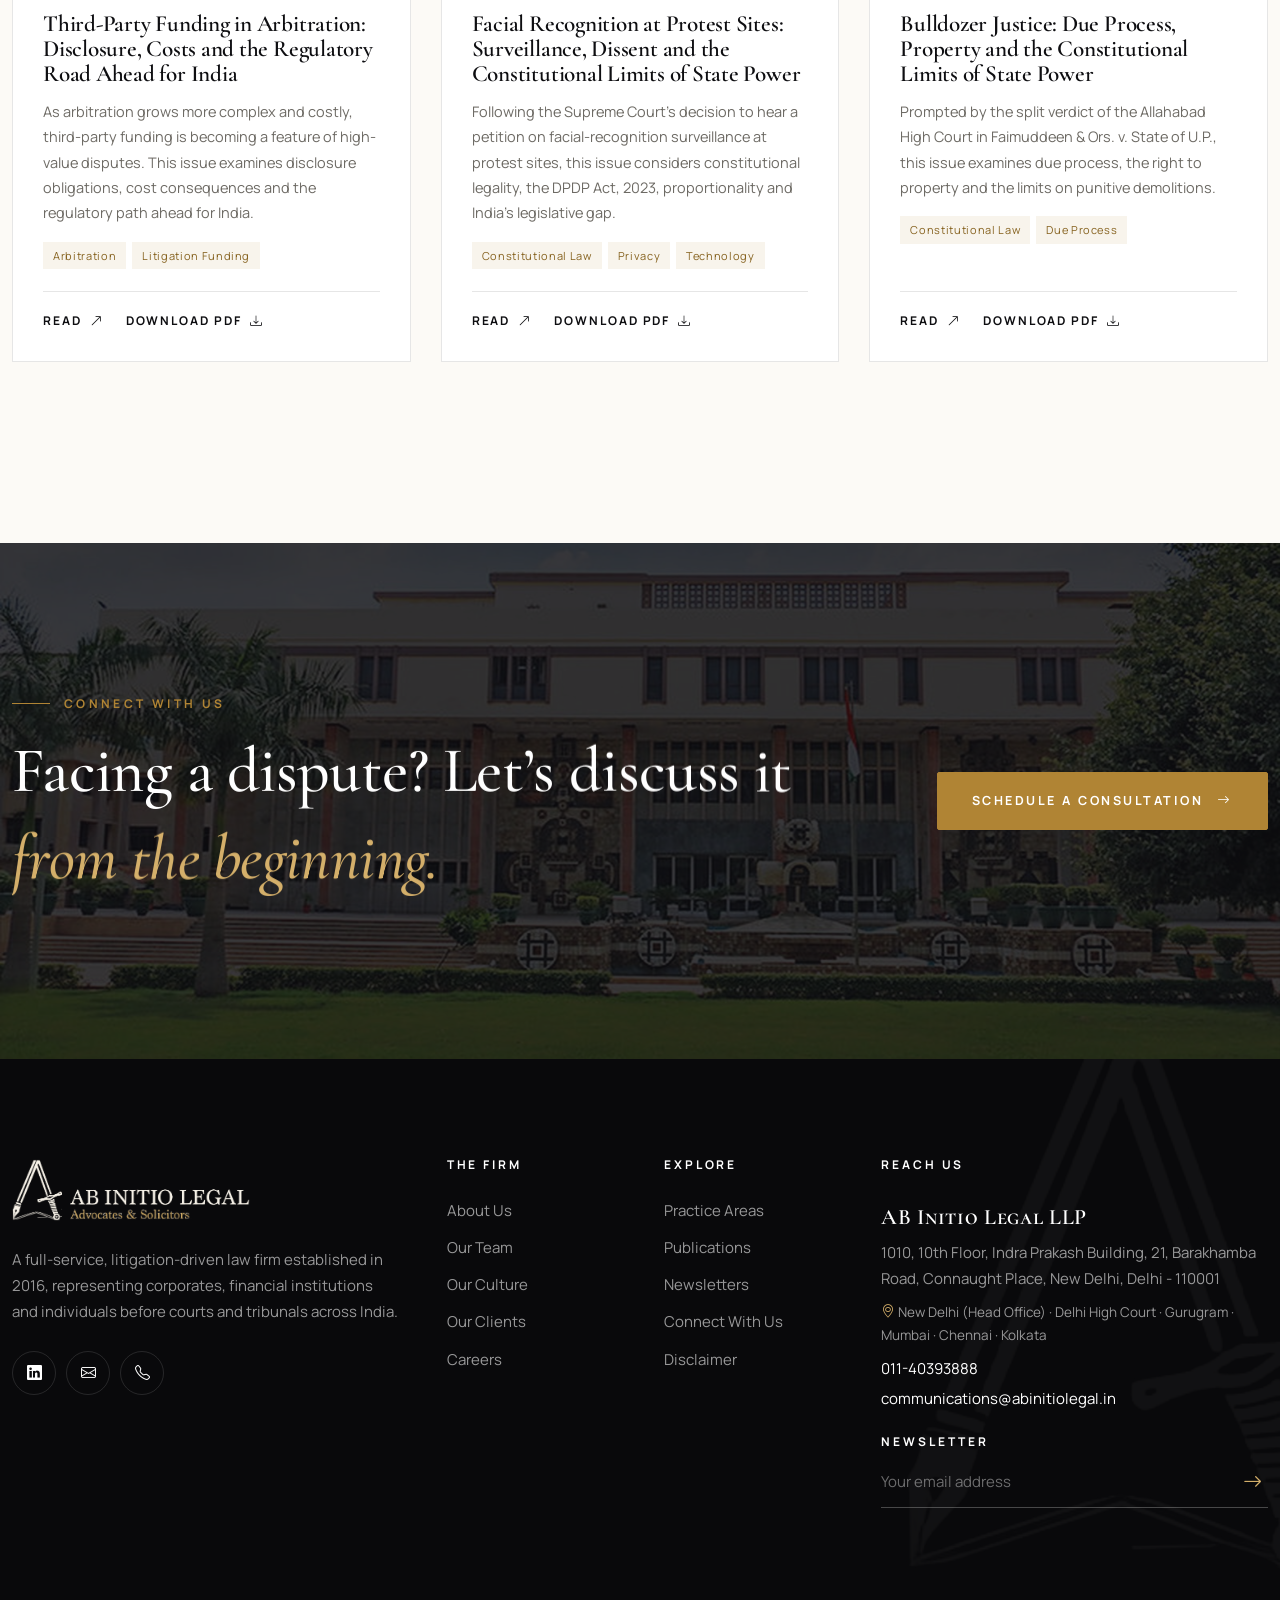
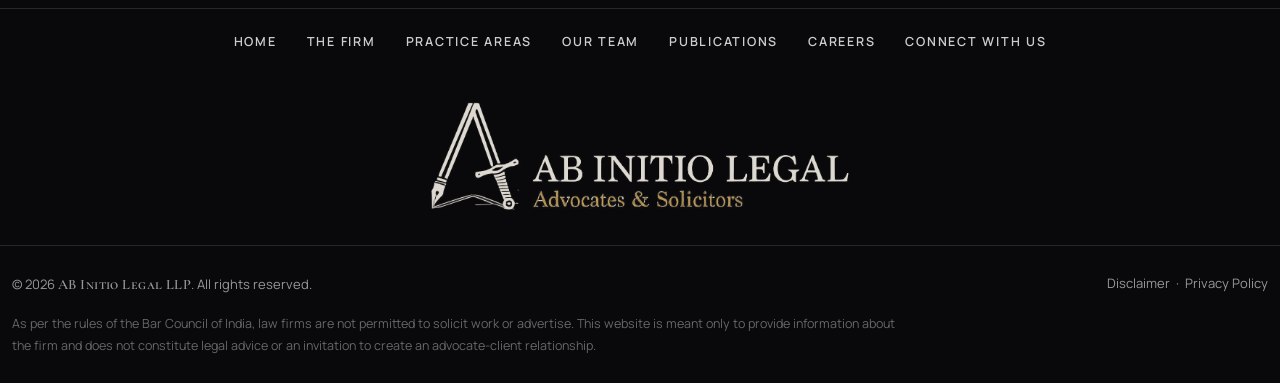
==== commit 3abcd1dc: "changes done" ====
--- a/index.html
+++ b/index.html
@@ -4,9 +4,9 @@
   <meta charset="utf-8">
   <meta name="viewport" content="width=device-width, initial-scale=1">
   <title>Ab Initio Legal LLP | Advocates &amp; Solicitors, New Delhi</title>
-  <meta name="description" content="Ab Initio Legal LLP is a full-service, litigation-driven law firm in New Delhi, established in 2016 — dispute resolution, commercial litigation, arbitration, insolvency, white-collar crime and SLPs before the Supreme Court of India.">
+  <meta name="description" content="Ab Initio Legal LLP is a full-service, litigation-driven law firm in New Delhi, established in 2016, offering dispute resolution, commercial litigation, arbitration, insolvency, white-collar crime and SLPs before the Supreme Court of India.">
   <meta name="theme-color" content="#0e0e11">
-  <meta property="og:title" content="Ab Initio Legal LLP — Advocates &amp; Solicitors">
+  <meta property="og:title" content="Ab Initio Legal LLP - Advocates &amp; Solicitors">
   <meta property="og:description" content="Trust. Timely and Prompt Execution. Transparency. A litigation-driven law firm in New Delhi.">
   <meta property="og:image" content="assets/img/hero/supreme-court-of-india.jpg">
   <link rel="icon" href="favicon.ico">
@@ -27,7 +27,7 @@
     <!-- ============ HERO ============ -->
     <section class="hero" aria-label="Introduction">
       <div class="hero__slide is-active">
-        <div class="hero__img" style="background-image:url('assets/img/hero/supreme-court-of-india.jpg')" role="img" aria-label="The Supreme Court of India, New Delhi"></div>
+        <div class="hero__img" style="background-image:url('assets/img/hero/supreme-court-dome-sky.jpg');background-position:65% 40%" role="img" aria-label="The Supreme Court of India, New Delhi"></div>
         <div class="hero__content">
           <div class="container-xl">
             <div class="hero__caption">
@@ -51,7 +51,7 @@
               <div class="hero__label">High Court of Delhi</div>
               <h2 class="hero__title" data-hero-split>Strategic advocacy, <em>decisive outcomes.</em></h2>
               <div class="hero__tagline"><span><i class="bi bi-bank"></i>Full-Service Law Firm</span><span><i class="bi bi-geo-alt"></i>Pan-India Presence</span></div>
-              <p class="hero__text">Original &amp; Appellate Side practice — commercial suits, writs, arbitration petitions and urgent interim reliefs, argued with meticulous preparation.</p>
+              <p class="hero__text">Original &amp; Appellate Side practice covering commercial suits, writs, arbitration petitions and urgent interim reliefs, argued with meticulous preparation.</p>
               <div class="hero__actions">
                 <a class="btn-ail" href="about.html">About the Firm <i class="bi bi-arrow-right"></i></a>
                 <a class="btn-ail btn-outline" href="team.html">Meet Our Team</a>
@@ -88,7 +88,7 @@
           <div>
             <div class="eyebrow" data-reveal>Ab Initio · “From the Beginning”</div>
             <h2 class="section-title" data-split>A full-service firm, built on <em>litigation.</em></h2>
-            <p data-reveal>Established in 2016, Ab Initio Legal LLP is a full-service law firm headquartered in New Delhi, with a pan-India presence through associate offices across the country. Our practice is driven by Partners with varied experience across judicial and quasi-judicial fora in different jurisdictions — offering clients a cost-effective, result-oriented and coordinated response to the unpredictability of litigation.</p>
+            <p data-reveal>Established in 2016, Ab Initio Legal LLP is a full-service law firm headquartered in New Delhi, with a pan-India presence through associate offices across the country. Our practice is driven by Partners with varied experience across judicial and quasi-judicial fora in different jurisdictions, offering clients a cost-effective, result-oriented and coordinated response to the unpredictability of litigation.</p>
             <p class="signature-quote" data-reveal>“By combining strategic foresight, meticulous preparation and practical advice, we ensure our clients are equipped to face the uncertainties of litigation.”</p>
             <a class="link-arrow" href="about.html" data-reveal>Discover the firm <i class="bi bi-arrow-right"></i></a>
           </div>
@@ -96,19 +96,19 @@
 
         <div class="ts-grid" data-stagger>
           <div class="ts-item" data-stagger-item>
-            <span class="num">T — 01</span>
+            <span class="num">T - 01</span>
             <h3>Trust</h3>
             <p>Long-term relationships built on integrity, confidentiality and mutual respect.</p>
           </div>
           <div class="ts-item" data-stagger-item>
-            <span class="num">T — 02</span>
+            <span class="num">T - 02</span>
             <h3>Timely and Prompt Execution</h3>
-            <p>Swift, strategic action — from urgent injunctions to strict IBC timelines.</p>
+            <p>Swift, strategic action, from urgent injunctions to strict IBC timelines.</p>
           </div>
           <div class="ts-item" data-stagger-item>
-            <span class="num">T — 03</span>
+            <span class="num">T - 03</span>
             <h3>Transparency</h3>
-            <p>Clear advice and flexible billing — retainer, hourly or fixed fee — with predictable costs.</p>
+            <p>Clear advice and flexible billing, whether retainer, hourly or fixed fee, with predictable costs.</p>
           </div>
         </div>
       </div>
@@ -144,7 +144,7 @@
     <section class="section-sm bg-ink">
       <div class="container-xl">
         <div class="stats">
-          <div class="stat" data-reveal><div class="stat__num"><span data-count="410">410</span><sup>+</sup></div><div class="stat__label">Court appearances in 2024–25</div></div>
+          <div class="stat" data-reveal><div class="stat__num"><span data-count="410">410</span><sup>+</sup></div><div class="stat__label">Court appearances in 2024-25</div></div>
           <div class="stat" data-reveal data-delay=".1"><div class="stat__num"><span data-count="50">50</span><sup>+</sup></div><div class="stat__label">Years of cumulative experience</div></div>
           <div class="stat" data-reveal data-delay=".2"><div class="stat__num"><span data-count="20">20</span></div><div class="stat__label">Practice areas</div></div>
           <div class="stat" data-reveal data-delay=".3"><div class="stat__num"><span data-count="12">12</span><sup>+</sup></div><div class="stat__label">Courts &amp; tribunals</div></div>
@@ -177,7 +177,7 @@
             <h2 class="section-title mb-0" data-split>Expertise across <em>every forum</em> that matters.</h2>
           </div>
           <div class="col-lg-5">
-            <p class="lead-text" data-reveal>We analyse the intricacies of each matter and recommend the best-suited mechanism — litigation, arbitration or ADR — to minimise risk and maximise outcome.</p>
+            <p class="lead-text" data-reveal>We analyse the intricacies of each matter and recommend the best-suited mechanism, whether litigation, arbitration or ADR, to minimise risk and maximise outcome.</p>
           </div>
         </div>
         <div class="practice-grid" id="practiceGrid" data-limit="8" data-stagger></div>
@@ -195,7 +195,7 @@
       <div class="container-xl">
         <div class="row mb-5 g-4 align-items-end">
           <div class="col-lg-6">
-            <div class="eyebrow" data-reveal>Year in Review · 2024–25</div>
+            <div class="eyebrow" data-reveal>Year in Review · 2024-25</div>
             <h2 class="section-title mb-0" data-split>A consistent, <em>results-driven</em> courtroom presence.</h2>
           </div>
           <div class="col-lg-6">
@@ -216,7 +216,7 @@
           <div class="review-card" data-stagger-item>
             <i class="bi bi-shield-lock"></i>
             <h4>White-Collar &amp; Criminal</h4>
-            <p>Representation during investigations, preliminary enquiries under the BNSS and trials — securing procedural safeguards and interim protection.</p>
+            <p>Representation during investigations, preliminary enquiries under the BNSS and trials, securing procedural safeguards and interim protection.</p>
           </div>
           <div class="review-card" data-stagger-item>
             <i class="bi bi-bank"></i>
@@ -272,7 +272,7 @@
       <div class="split__body">
         <div class="eyebrow" data-reveal>Our Culture</div>
         <h2 class="section-title" data-split>Where rigour meets <em>mentorship.</em></h2>
-        <p class="lead-text mb-4" data-reveal>A collaborative, learning-first environment where every associate argues, drafts and grows — guided by Partners who lead from the front in court.</p>
+        <p class="lead-text mb-4" data-reveal>A collaborative, learning-first environment where every associate argues, drafts and grows, guided by Partners who lead from the front in court.</p>
         <div class="d-flex flex-wrap gap-3" data-reveal>
           <a class="btn-ail" href="culture.html">Our Culture <i class="bi bi-arrow-right"></i></a>
           <a class="btn-ail btn-outline" href="careers.html">Careers</a>
@@ -298,7 +298,7 @@
 
     <!-- ============ CTA ============ -->
     <section class="cta-band section">
-      <div class="cta-band__img" style="background-image:url('assets/img/hero/delhi-high-court.jpg')" data-parallax="16"></div>
+      <div class="cta-band__img" style="background-image:url('assets/img/banners/delhi-high-court-building.jpg')" data-parallax="16"></div>
       <div class="container-xl">
         <div class="row align-items-center g-5">
           <div class="col-lg-8">
--- a/assets/css/style.css
+++ b/assets/css/style.css
@@ -826,3 +826,20 @@
 .split--photo .split__img img { position: absolute; inset: 0; width: 100%; height: 100%; object-fit: cover; object-position: center; }
 .split--photo .split__body { padding: clamp(40px, 5vw, 80px); }
 @media (max-width: 991.98px) { .split--photo { grid-template-columns: 1fr; } .split--photo .split__img { min-height: 0; } }
+
+/* Home hero: black & white background images (client request) */
+.hero__img { filter: grayscale(100%) contrast(1.05); }
+
+/* Hero slide label ("Supreme Court of India" / "High Court of Delhi") on the right side */
+.hero__label { position: absolute; top: 150px; right: max(16px, calc((100vw - 1280px) / 2 + 12px)); margin: 0; flex-direction: row-reverse; }
+.hero__label::before { width: 44px; }
+@media (max-width: 1199.98px), (max-height: 600px) {
+  .hero__caption { max-width: none; }
+  .hero__label { position: static; display: flex; width: 100%; flex-direction: row; justify-content: flex-end; margin-bottom: 22px; }
+}
+@media (max-width: 767.98px) { .hero__label { font-size: 10.5px; letter-spacing: .22em; margin-bottom: 16px; } }
+@media (max-width: 767.98px) and (max-height: 700px) {
+  .hero__text { display: none; }
+  .hero__content { padding-top: 84px; }
+  .hero__title { margin-bottom: 18px; }
+}
